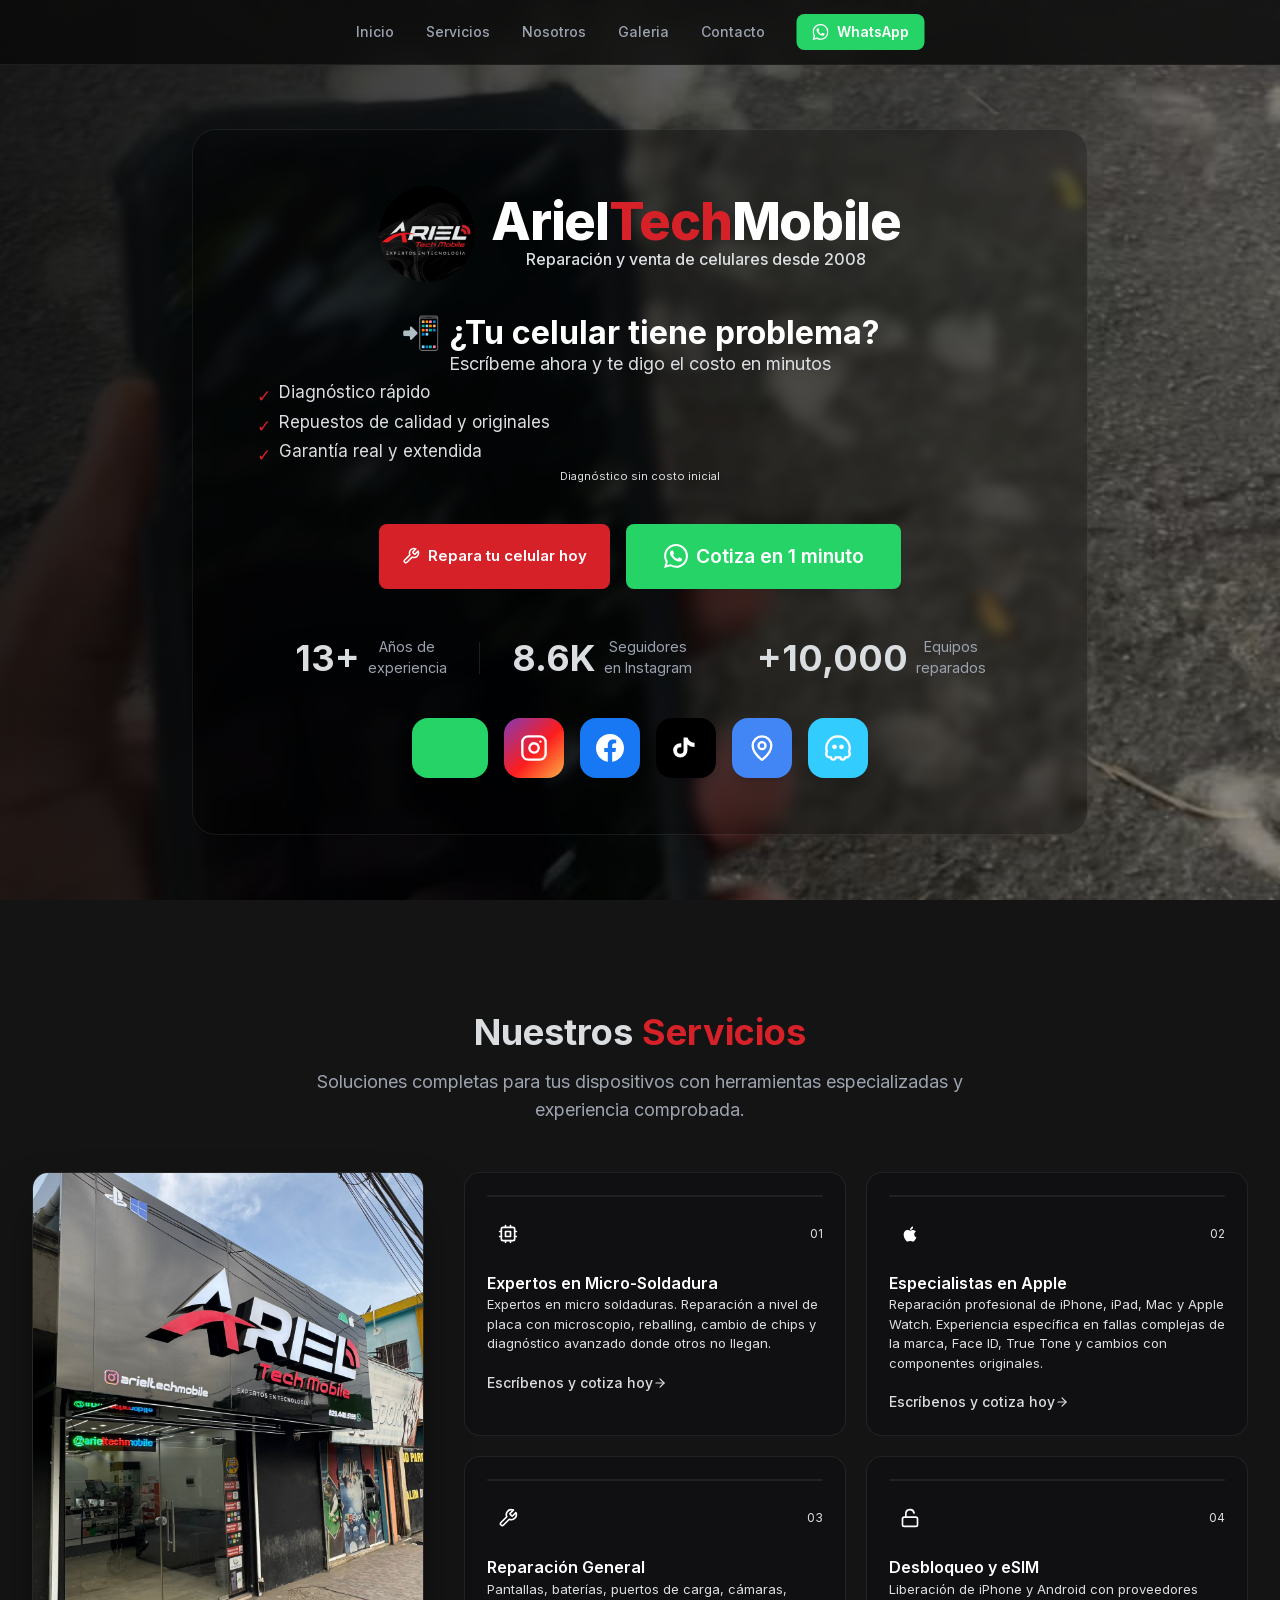
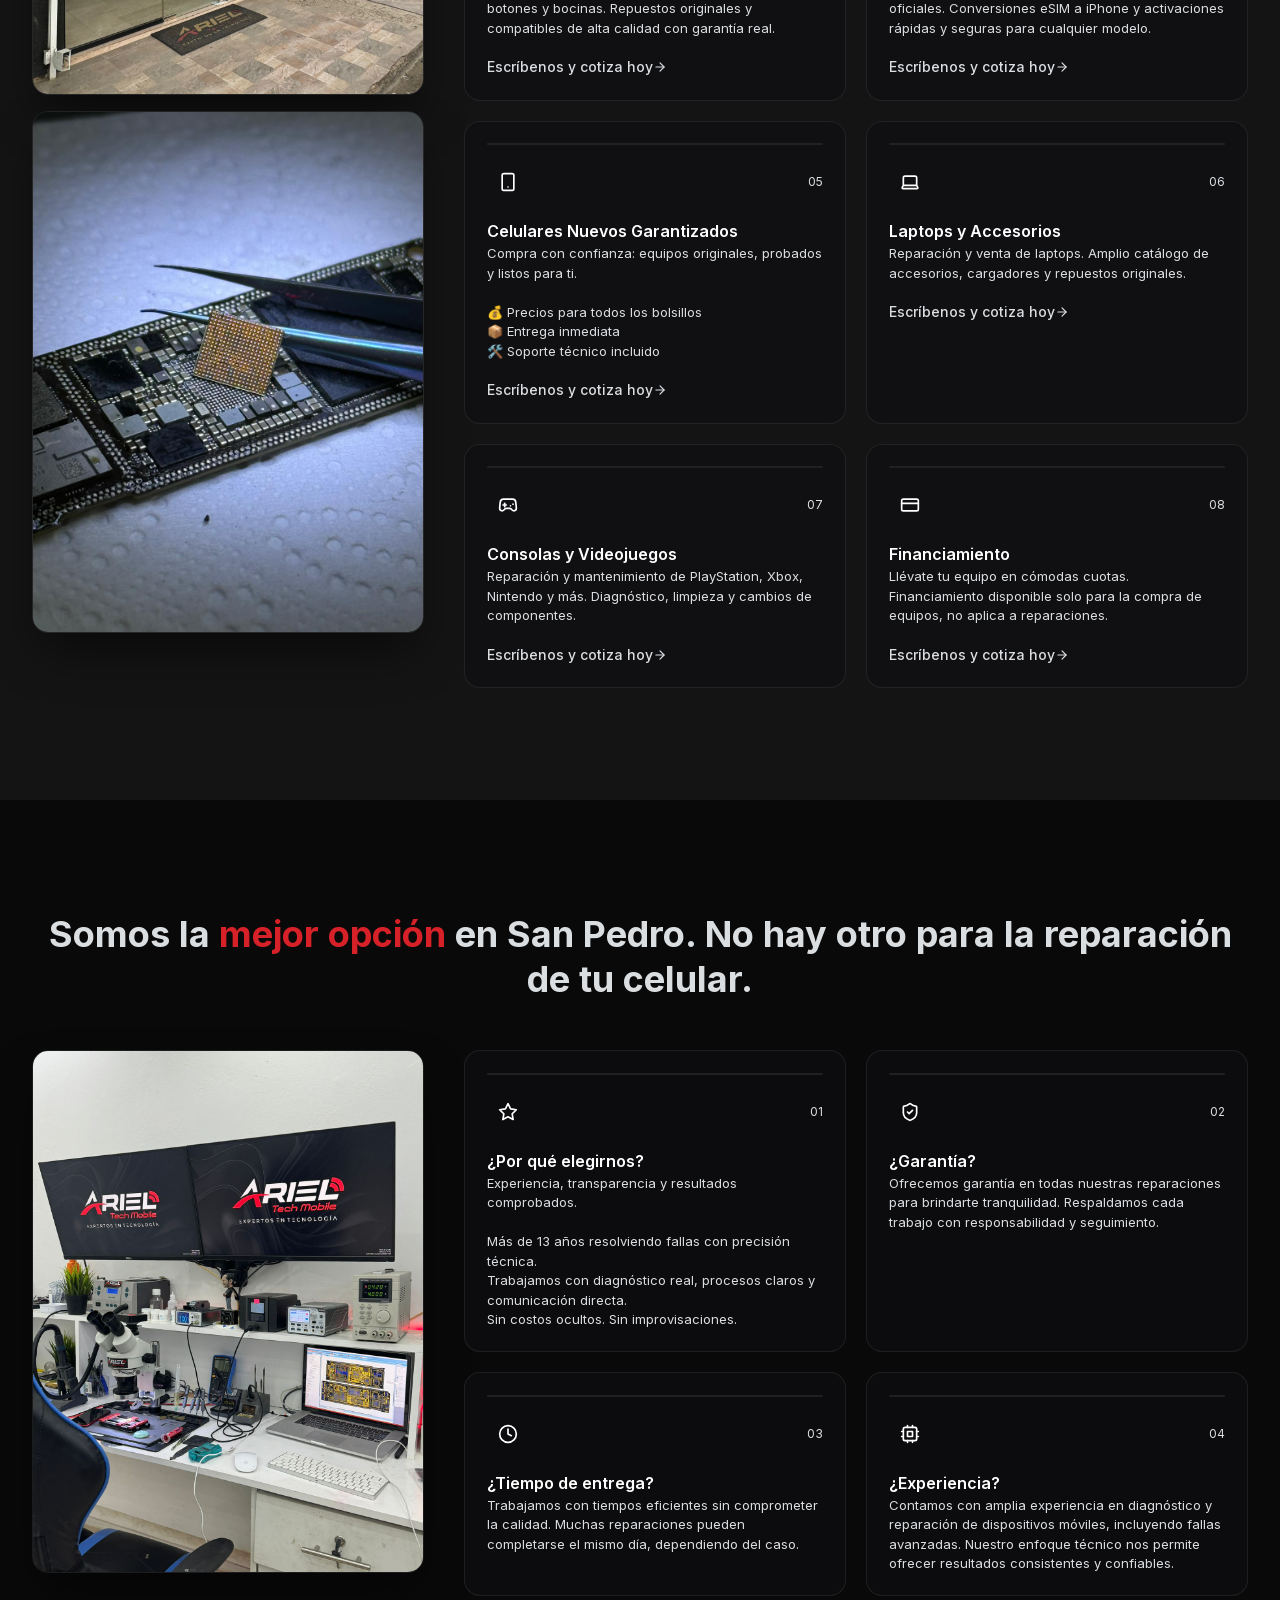
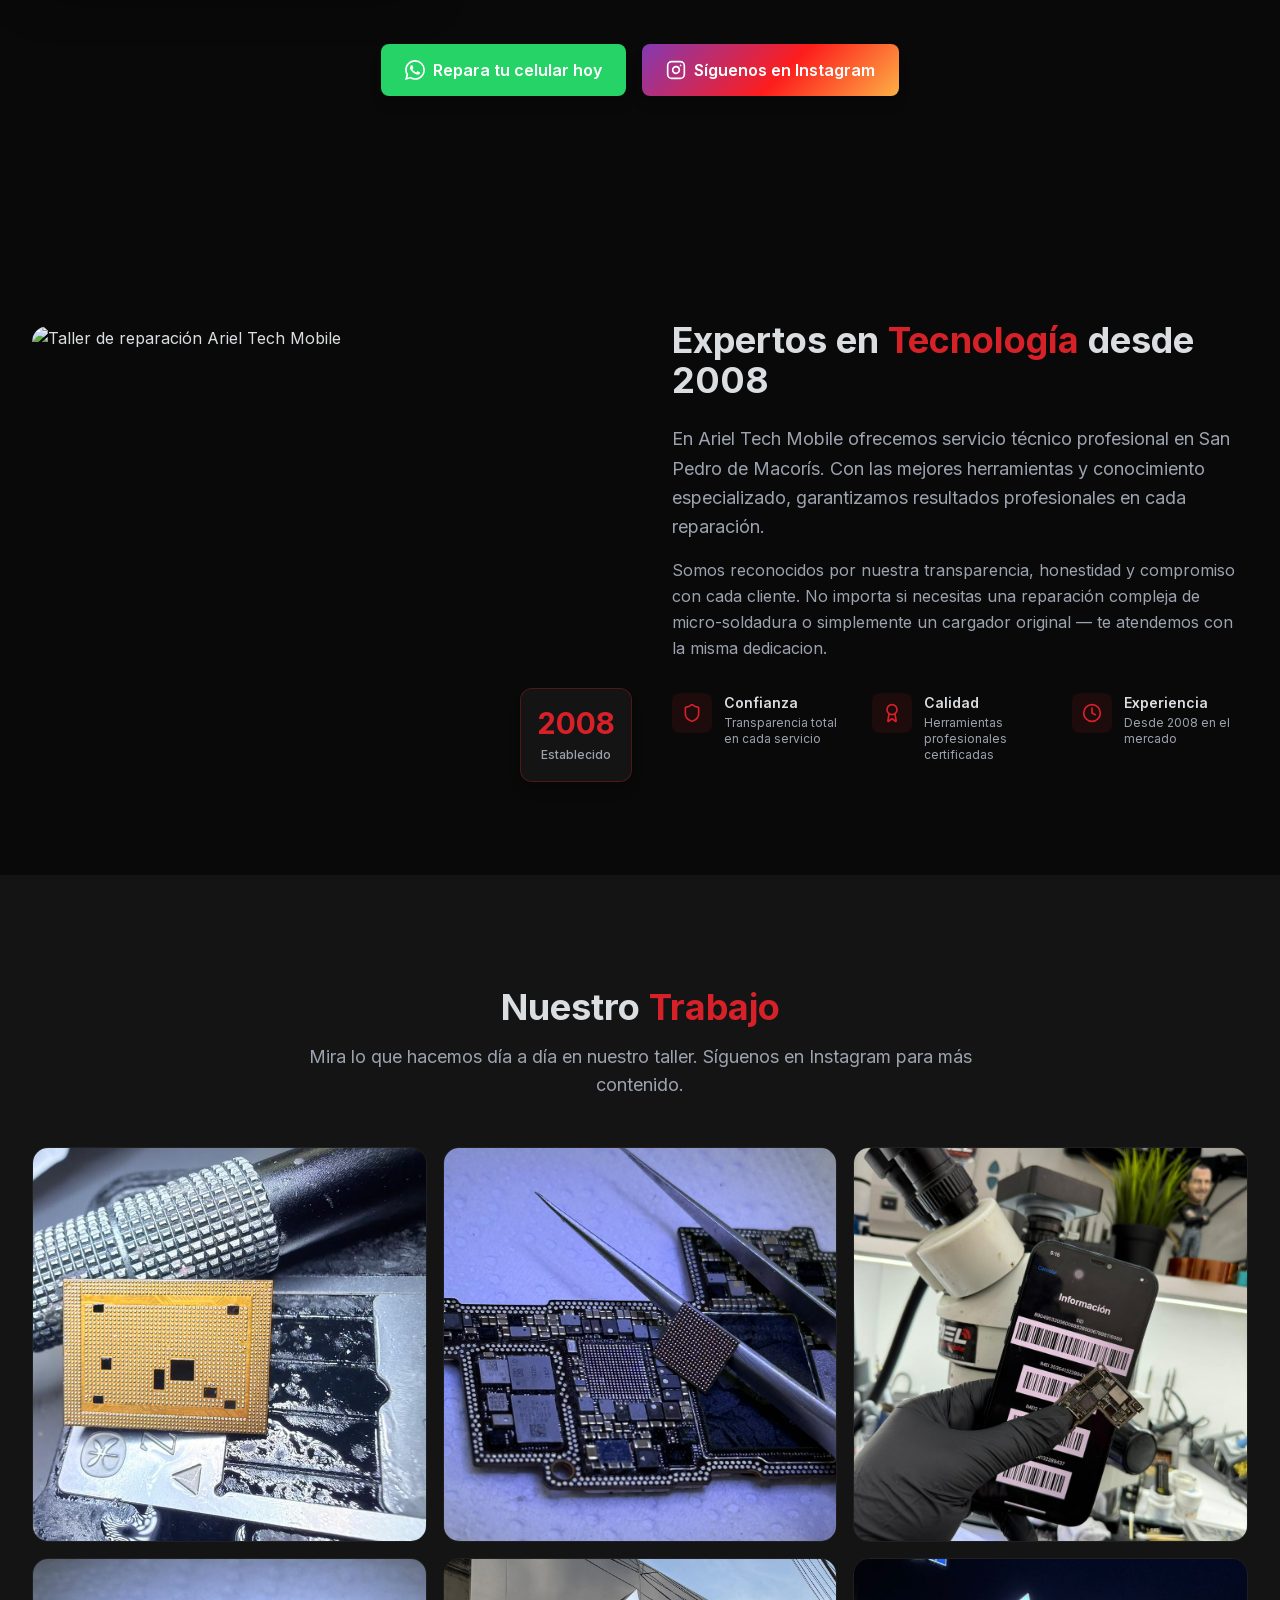
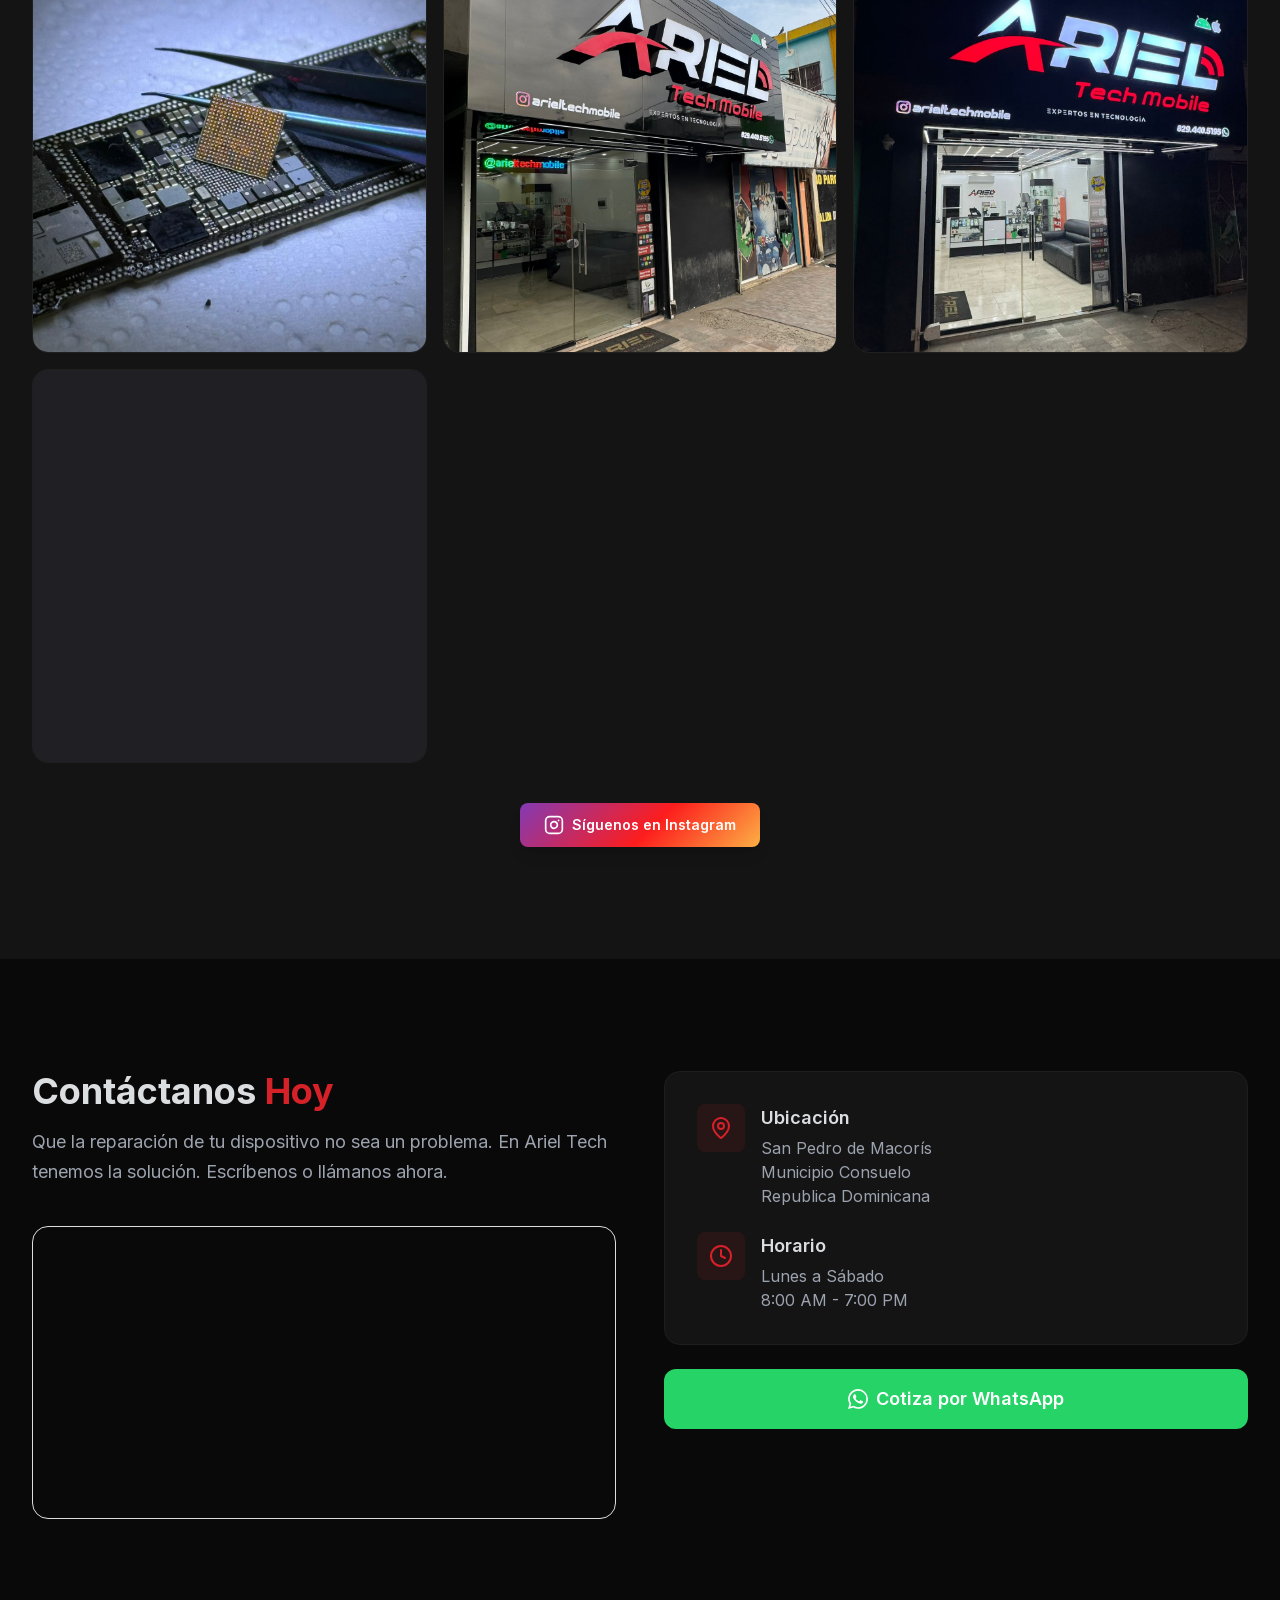
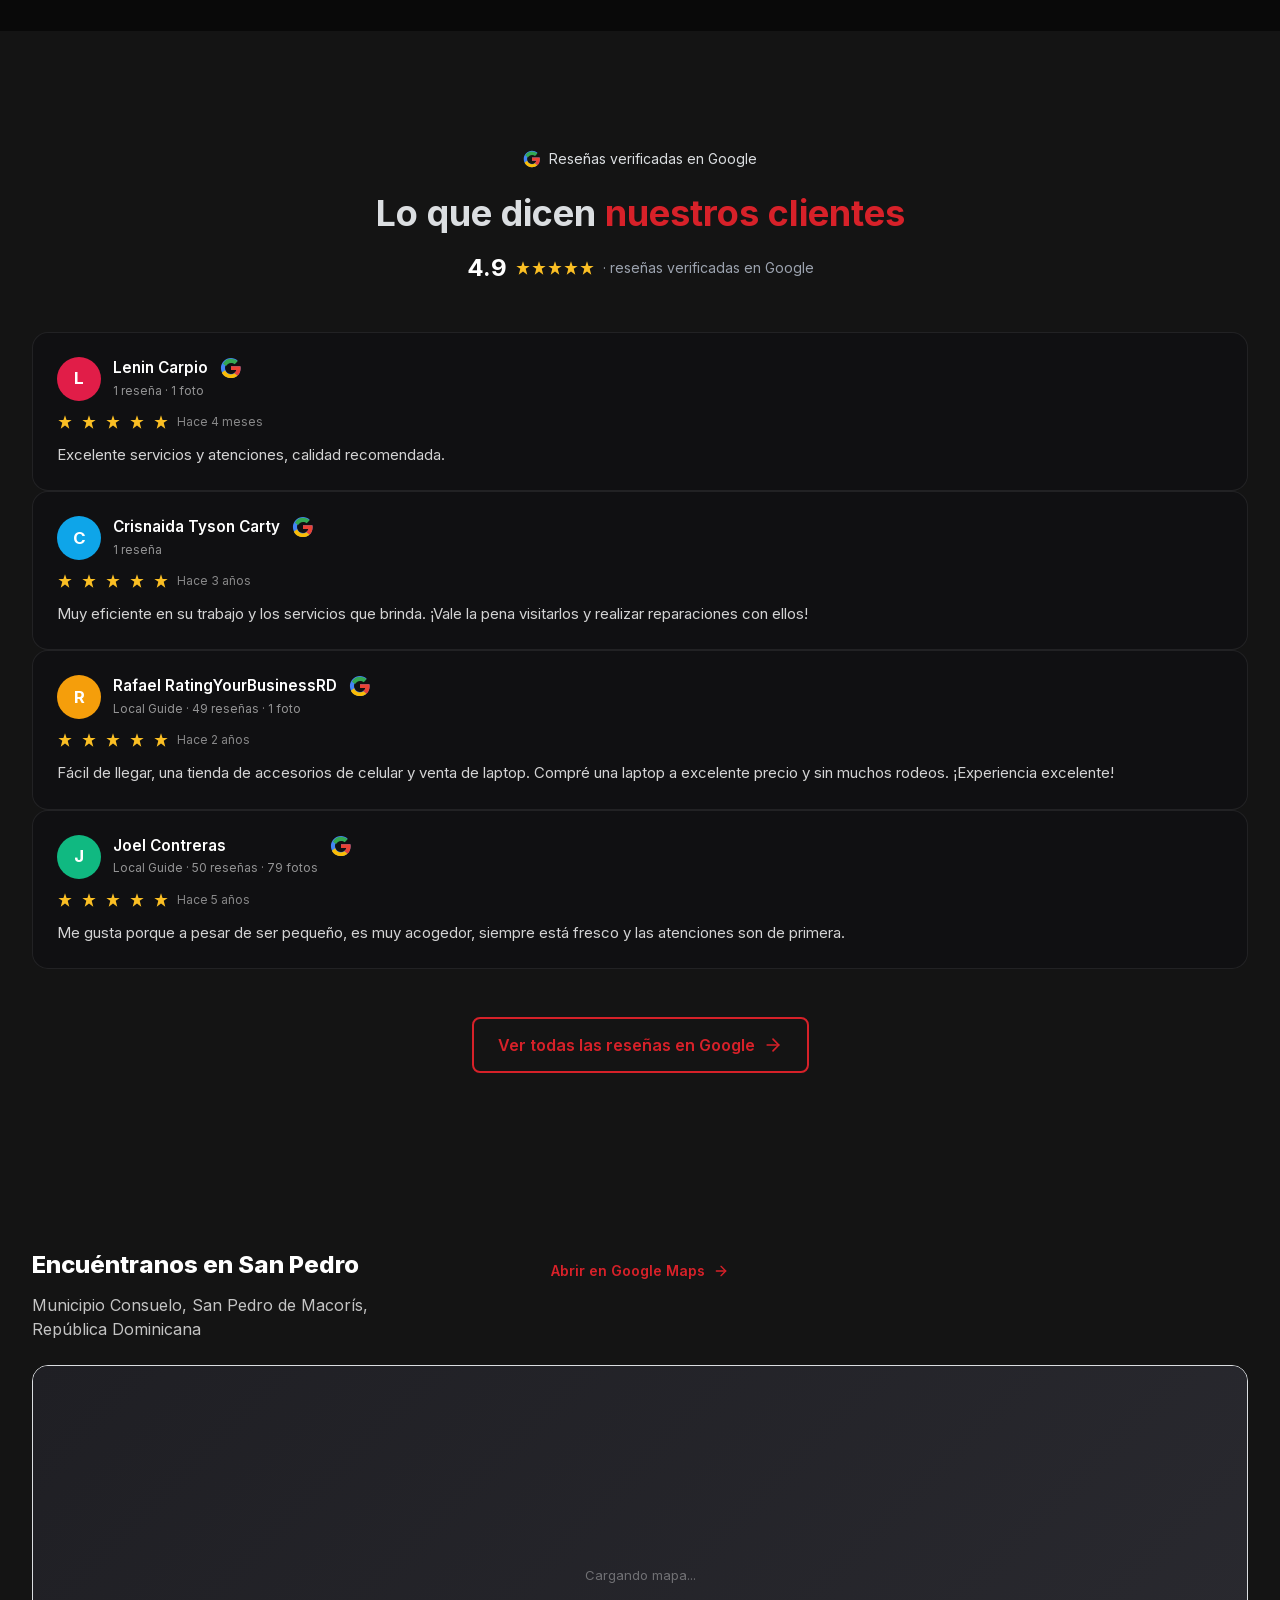
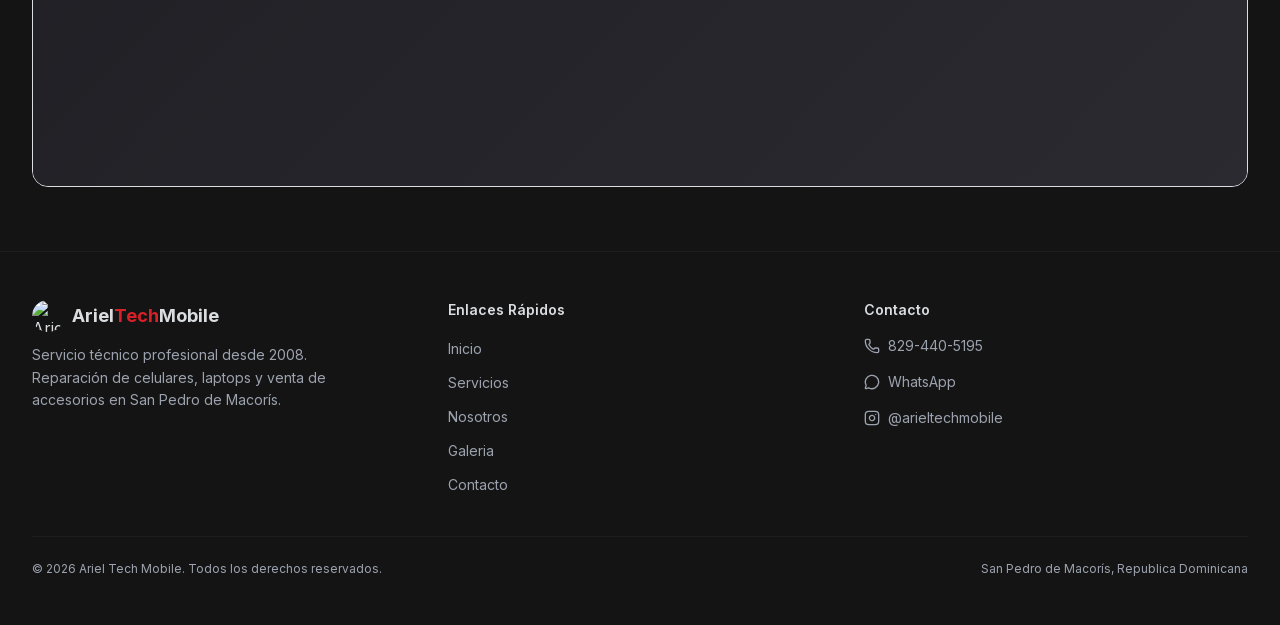
==== index.html @ 766f9e94 "Add project files: mirror + custom.js edits + assets" ====
<!DOCTYPE html><html lang="es" class="inter_fe8b9d92-module__LINzvG__variable h-full antialiased"><head><link rel="preconnect" href="https://maps.google.com" crossorigin><link rel="preconnect" href="https://maps.gstatic.com" crossorigin><link rel="dns-prefetch" href="https://maps.googleapis.com"><link rel="preload" as="image" href="/images/gallery-01.jpg" fetchpriority="high"><link rel="preload" as="image" href="/images/gallery-02.jpg"><link rel="preload" as="image" href="/images/gallery-06.jpg"><script>document.documentElement.classList.add("ariel-pending");setTimeout(function(){document.documentElement.classList.remove("ariel-pending");},2500);</script><style>html.ariel-pending body{opacity:0;visibility:hidden}body{transition:opacity 220ms ease}</style><meta charSet="utf-8"/><meta name="viewport" content="width=device-width, initial-scale=1"/><link rel="preload" href="/_next/static/media/83afe278b6a6bb3c-s.p.0q-301v4kxxnr.woff2" as="font" crossorigin="" type="font/woff2"/><link rel="preload" as="image" imageSrcSet="/images/DWPJKUSCQsK.jpg 640w, /images/DWPJKUSCQsK.jpg 750w, /images/DWPJKUSCQsK.jpg 828w, /images/DWPJKUSCQsK.jpg 1080w, /images/DWPJKUSCQsK.jpg 1200w, /images/DWPJKUSCQsK.jpg 1920w, /images/DWPJKUSCQsK.jpg 2048w, /images/DWPJKUSCQsK.jpg 3840w" imageSizes="100vw"/><link rel="stylesheet" href="/_next/static/chunks/0udo0j81-xanh.css" data-precedence="next"/><link rel="preload" as="script" fetchPriority="low" href="/_next/static/chunks/0ytsjpsi521~2.js"/><script src="/_next/static/chunks/02j-2iq836.zy.js" async=""></script><script src="/_next/static/chunks/0h4bq73pogmtb.js" async=""></script><script src="/_next/static/chunks/turbopack-0rrm9uvt3pl8e.js" async=""></script><script src="/_next/static/chunks/0fsi8lw5utejl.js" async=""></script><script src="/_next/static/chunks/0d3tkj33oycf2.js" async=""></script><script src="/_next/static/chunks/0b8b3-4o-f1v2.js" async=""></script><meta name="next-size-adjust" content=""/><title>Ariel Tech Mobile | Servicio Técnico Profesional</title><meta name="description" content="Reparación profesional de celulares, laptops y accesorios. Micro-soldadura, desbloqueo y venta de equipos. Desde 2008 en San Pedro de Macorís."/><meta name="keywords" content="reparación celulares,servicio técnico,micro soldadura,San Pedro de Macorís,venta celulares,laptops,desbloqueo"/><meta property="og:title" content="Ariel Tech Mobile | Servicio Técnico Profesional"/><meta property="og:description" content="Reparación profesional de celulares, laptops y accesorios desde 2008."/><meta property="og:locale" content="es_DO"/><meta property="og:image" content="https://ariel-tech-mobile.neomac.io/opengraph-image?71f4e8fe83c6bfb7"/><meta property="og:image:type" content="image/png"/><meta property="og:image:width" content="1200"/><meta property="og:image:height" content="630"/><meta property="og:image:alt" content="Ariel Tech Mobile - Servicio Técnico Profesional"/><meta property="og:type" content="website"/><meta name="twitter:card" content="summary_large_image"/><meta name="twitter:title" content="Ariel Tech Mobile | Servicio Técnico Profesional"/><meta name="twitter:description" content="Reparación profesional de celulares, laptops y accesorios desde 2008."/><meta name="twitter:image" content="https://ariel-tech-mobile.neomac.io/opengraph-image?71f4e8fe83c6bfb7"/><meta name="twitter:image:alt" content="Ariel Tech Mobile - Servicio Técnico Profesional"/><meta name="twitter:image:type" content="image/png"/><meta name="twitter:image:width" content="1200"/><meta name="twitter:image:height" content="630"/><link rel="icon" href="/images/avatar.jpg" type="image/jpeg"/><link rel="shortcut icon" href="/images/avatar.jpg" type="image/jpeg"/><link rel="apple-touch-icon" href="/images/avatar.jpg"/><script src="/_next/static/chunks/03~yq9q893hmn.js" noModule=""></script></head><body class="min-h-full flex flex-col"><div hidden=""><!--$--><!--/$--></div><nav class="fixed top-0 left-0 right-0 z-50 bg-background/80 backdrop-blur-md border-b border-surface-light"><div class="mx-auto max-w-7xl px-4 sm:px-6 lg:px-8"><div class="flex h-16 items-center justify-between"><a href="#inicio" class="flex items-center gap-2"><img alt="Ariel Tech Mobile logo" loading="lazy" width="36" height="36" decoding="async" data-nimg="1" class="rounded-full" style="color:transparent" srcSet="/images/avatar.jpg 1x, /images/avatar.jpg 2x" src="/images/avatar.jpg"/><span class="text-lg font-bold text-text">Ariel<span class="text-primary">Tech</span>Mobile</span></a><div class="hidden md:flex items-center gap-8"><a href="#inicio" class="text-sm font-medium text-text-muted hover:text-text transition-colors duration-200 cursor-pointer">Inicio</a><a href="#servicios" class="text-sm font-medium text-text-muted hover:text-text transition-colors duration-200 cursor-pointer">Servicios</a><a href="#nosotros" class="text-sm font-medium text-text-muted hover:text-text transition-colors duration-200 cursor-pointer">Nosotros</a><a href="#galeria" class="text-sm font-medium text-text-muted hover:text-text transition-colors duration-200 cursor-pointer">Galeria</a><a href="#contacto" class="text-sm font-medium text-text-muted hover:text-text transition-colors duration-200 cursor-pointer">Contacto</a><a href="https://wa.me/%2B18294405195?text=Hola%2C%20quiero%20cotizar%20la%20reparaci%C3%B3n%20de%20mi%20celular%20%F0%9F%93%B1" target="_blank" rel="noopener noreferrer" style="background:#25D366;" class="inline-flex items-center gap-2 rounded-lg px-4 py-2 text-sm font-semibold text-white hover:brightness-110 transition-all duration-200 cursor-pointer"><svg xmlns="http://www.w3.org/2000/svg" width="16" height="16" viewBox="0 0 24 24" fill="currentColor" aria-hidden="true"><path d="M17.472 14.382c-.297-.149-1.758-.867-2.03-.967-.273-.099-.471-.148-.67.15-.197.297-.767.966-.94 1.164-.173.199-.347.223-.644.075-.297-.15-1.255-.463-2.39-1.475-.883-.788-1.48-1.761-1.653-2.059-.173-.297-.018-.458.13-.606.134-.133.298-.347.446-.52.149-.174.198-.298.298-.497.099-.198.05-.371-.025-.52-.075-.149-.669-1.612-.916-2.207-.242-.579-.487-.5-.669-.51-.173-.008-.371-.01-.57-.01-.198 0-.52.074-.792.372-.272.297-1.04 1.016-1.04 2.479 0 1.462 1.065 2.875 1.213 3.074.149.198 2.096 3.2 5.077 4.487.709.306 1.262.489 1.694.625.712.227 1.36.195 1.871.118.571-.085 1.758-.719 2.006-1.413.248-.694.248-1.289.173-1.413-.074-.124-.272-.198-.57-.347m-5.421 7.403h-.004a9.87 9.87 0 0 1-5.031-1.378l-.361-.214-3.741.982.998-3.648-.235-.374a9.86 9.86 0 0 1-1.51-5.26c.001-5.45 4.436-9.884 9.888-9.884 2.64 0 5.122 1.03 6.988 2.898a9.825 9.825 0 0 1 2.893 6.994c-.003 5.45-4.437 9.884-9.885 9.884m8.413-18.297A11.815 11.815 0 0 0 12.05 0C5.495 0 .16 5.335.157 11.892c0 2.096.547 4.142 1.588 5.945L.057 24l6.305-1.654a11.882 11.882 0 0 0 5.683 1.448h.005c6.554 0 11.89-5.335 11.893-11.893a11.821 11.821 0 0 0-3.48-8.413Z"></path></svg>WhatsApp</a></div><button class="md:hidden p-2 text-text-muted hover:text-text cursor-pointer" aria-label="Menu"><svg xmlns="http://www.w3.org/2000/svg" width="24" height="24" viewBox="0 0 24 24" fill="none" stroke="currentColor" stroke-width="2" stroke-linecap="round" stroke-linejoin="round" class="lucide lucide-menu h-6 w-6" aria-hidden="true"><path d="M4 5h16"></path><path d="M4 12h16"></path><path d="M4 19h16"></path></svg></button></div></div></nav><main><section id="inicio" class="relative min-h-screen flex items-center"><img alt="Ariel Tech Mobile taller de reparación" decoding="async" data-nimg="fill" class="object-cover" style="position:absolute;height:100%;width:100%;left:0;top:0;right:0;bottom:0;color:transparent" sizes="100vw" srcSet="/images/DWPJKUSCQsK.jpg 640w, /images/DWPJKUSCQsK.jpg 750w, /images/DWPJKUSCQsK.jpg 828w, /images/DWPJKUSCQsK.jpg 1080w, /images/DWPJKUSCQsK.jpg 1200w, /images/DWPJKUSCQsK.jpg 1920w, /images/DWPJKUSCQsK.jpg 2048w, /images/DWPJKUSCQsK.jpg 3840w" src="/images/DWPJKUSCQsK.jpg"/><div class="absolute inset-0 bg-gradient-to-r from-background via-background/90 to-background/50"></div><div class="relative z-10 mx-auto max-w-7xl px-4 sm:px-6 lg:px-8 py-32"><div class="max-w-2xl"><div class="inline-flex items-center gap-2 rounded-full bg-surface/80 border border-surface-light px-4 py-1.5 text-sm text-primary font-medium mb-6"><span class="h-2 w-2 rounded-full bg-primary animate-pulse"></span>Desde 2008 sirviendo con excelencia</div><h1 class="text-4xl sm:text-5xl lg:text-6xl font-extrabold leading-tight tracking-tight text-text">Servicio Técnico<!-- --> <span class="text-primary">Profesional</span></h1><p class="mt-6 text-lg sm:text-xl text-text-muted leading-relaxed max-w-xl">Reparación de celulares, laptops y accesorios con herramientas especializadas y micro-soldadura. Resultados garantizados.</p><div class="mt-10 flex flex-col sm:flex-row gap-4"><a href="https://wa.me/%2B18294405195?text=Hola%2C%20quiero%20cotizar%20la%20reparaci%C3%B3n%20de%20mi%20celular%20%F0%9F%93%B1" target="_blank" rel="noopener noreferrer" class="inline-flex items-center justify-center gap-2 rounded-lg bg-cta px-6 py-3.5 text-base font-semibold text-white hover:bg-cta-hover transition-colors duration-200 cursor-pointer"><svg xmlns="http://www.w3.org/2000/svg" width="24" height="24" viewBox="0 0 24 24" fill="none" stroke="currentColor" stroke-width="2" stroke-linecap="round" stroke-linejoin="round" class="lucide lucide-message-circle h-5 w-5" aria-hidden="true"><path d="M2.992 16.342a2 2 0 0 1 .094 1.167l-1.065 3.29a1 1 0 0 0 1.236 1.168l3.413-.998a2 2 0 0 1 1.099.092 10 10 0 1 0-4.777-4.719"></path></svg>Escríbenos por WhatsApp</a><a href="tel:8294405195" class="inline-flex items-center justify-center gap-2 rounded-lg border-2 border-primary px-6 py-3.5 text-base font-semibold text-primary hover:bg-primary/10 transition-colors duration-200 cursor-pointer"><svg xmlns="http://www.w3.org/2000/svg" width="24" height="24" viewBox="0 0 24 24" fill="none" stroke="currentColor" stroke-width="2" stroke-linecap="round" stroke-linejoin="round" class="lucide lucide-phone h-5 w-5" aria-hidden="true"><path d="M13.832 16.568a1 1 0 0 0 1.213-.303l.355-.465A2 2 0 0 1 17 15h3a2 2 0 0 1 2 2v3a2 2 0 0 1-2 2A18 18 0 0 1 2 4a2 2 0 0 1 2-2h3a2 2 0 0 1 2 2v3a2 2 0 0 1-.8 1.6l-.468.351a1 1 0 0 0-.292 1.233 14 14 0 0 0 6.392 6.384"></path></svg>829-440-5195</a></div><div class="mt-12 flex items-center gap-8 text-sm text-text-muted"><div class="flex items-center gap-2"><span class="text-2xl font-bold text-text">13+</span><span>Años de<br/>experiencia</span></div><div class="h-8 w-px bg-surface-light"></div><div class="flex items-center gap-2"><span class="text-2xl font-bold text-text">8.6K</span><span>Seguidores<br/>en Instagram</span></div><div class="h-8 w-px bg-surface-light"></div><div class="flex items-center gap-2"><span class="text-2xl font-bold text-text">100%</span><span>Herramientas<br/>profesionales</span></div></div></div></div></section><section id="servicios" class="py-20 sm:py-28 bg-surface"><div class="mx-auto max-w-7xl px-4 sm:px-6 lg:px-8"><div class="text-center max-w-2xl mx-auto mb-16"><h2 class="text-3xl sm:text-4xl font-bold text-text">Nuestros <span class="text-primary">Servicios</span></h2><p class="mt-4 text-text-muted text-lg">Soluciones completas para tus dispositivos con herramientas especializadas y experiencia comprobada.</p></div><div class="grid grid-cols-1 sm:grid-cols-2 lg:grid-cols-3 gap-6"><div class="group rounded-2xl bg-background border border-surface-light p-7 hover:border-primary/50 transition-all duration-200"><div class="flex h-12 w-12 items-center justify-center rounded-lg bg-primary/10 text-primary mb-5 group-hover:bg-primary/20 transition-colors duration-200"><svg xmlns="http://www.w3.org/2000/svg" width="24" height="24" viewBox="0 0 24 24" fill="none" stroke="currentColor" stroke-width="2" stroke-linecap="round" stroke-linejoin="round" class="lucide lucide-cpu h-6 w-6" aria-hidden="true"><path d="M12 20v2"></path><path d="M12 2v2"></path><path d="M17 20v2"></path><path d="M17 2v2"></path><path d="M2 12h2"></path><path d="M2 17h2"></path><path d="M2 7h2"></path><path d="M20 12h2"></path><path d="M20 17h2"></path><path d="M20 7h2"></path><path d="M7 20v2"></path><path d="M7 2v2"></path><rect x="4" y="4" width="16" height="16" rx="2"></rect><rect x="8" y="8" width="8" height="8" rx="1"></rect></svg></div><h3 class="text-lg font-semibold text-text mb-2">Micro-Soldadura</h3><p class="text-text-muted text-sm leading-relaxed">Reparaciones a nivel de placa con equipo de micro-soldadura profesional. Diagnóstico preciso y resultados garantizados.</p></div><div class="group rounded-2xl bg-background border border-surface-light p-7 hover:border-primary/50 transition-all duration-200"><div class="flex h-12 w-12 items-center justify-center rounded-lg bg-primary/10 text-primary mb-5 group-hover:bg-primary/20 transition-colors duration-200"><svg xmlns="http://www.w3.org/2000/svg" width="24" height="24" viewBox="0 0 24 24" fill="none" stroke="currentColor" stroke-width="2" stroke-linecap="round" stroke-linejoin="round" class="lucide lucide-smartphone h-6 w-6" aria-hidden="true"><rect width="14" height="20" x="5" y="2" rx="2" ry="2"></rect><path d="M12 18h.01"></path></svg></div><h3 class="text-lg font-semibold text-text mb-2">Venta de Celulares</h3><p class="text-text-muted text-sm leading-relaxed">Celulares nuevos y usados de las mejores marcas. iPhone, Samsung, Xiaomi y mas con garantía.</p></div><div class="group rounded-2xl bg-background border border-surface-light p-7 hover:border-primary/50 transition-all duration-200"><div class="flex h-12 w-12 items-center justify-center rounded-lg bg-primary/10 text-primary mb-5 group-hover:bg-primary/20 transition-colors duration-200"><svg xmlns="http://www.w3.org/2000/svg" width="24" height="24" viewBox="0 0 24 24" fill="none" stroke="currentColor" stroke-width="2" stroke-linecap="round" stroke-linejoin="round" class="lucide lucide-laptop h-6 w-6" aria-hidden="true"><path d="M18 5a2 2 0 0 1 2 2v8.526a2 2 0 0 0 .212.897l1.068 2.127a1 1 0 0 1-.9 1.45H3.62a1 1 0 0 1-.9-1.45l1.068-2.127A2 2 0 0 0 4 15.526V7a2 2 0 0 1 2-2z"></path><path d="M20.054 15.987H3.946"></path></svg></div><h3 class="text-lg font-semibold text-text mb-2">Laptops y Accesorios</h3><p class="text-text-muted text-sm leading-relaxed">Venta y reparación de laptops. Amplio catalogo de accesorios, cargadores originales y protectores.</p></div><div class="group rounded-2xl bg-background border border-surface-light p-7 hover:border-primary/50 transition-all duration-200"><div class="flex h-12 w-12 items-center justify-center rounded-lg bg-primary/10 text-primary mb-5 group-hover:bg-primary/20 transition-colors duration-200"><svg xmlns="http://www.w3.org/2000/svg" width="24" height="24" viewBox="0 0 24 24" fill="none" stroke="currentColor" stroke-width="2" stroke-linecap="round" stroke-linejoin="round" class="lucide lucide-wrench h-6 w-6" aria-hidden="true"><path d="M14.7 6.3a1 1 0 0 0 0 1.4l1.6 1.6a1 1 0 0 0 1.4 0l3.106-3.105c.32-.322.863-.22.983.218a6 6 0 0 1-8.259 7.057l-7.91 7.91a1 1 0 0 1-2.999-3l7.91-7.91a6 6 0 0 1 7.057-8.259c.438.12.54.662.219.984z"></path></svg></div><h3 class="text-lg font-semibold text-text mb-2">Reparación General</h3><p class="text-text-muted text-sm leading-relaxed">Pantallas, baterías, puertos de carga, cámaras y mas. Servicio técnico completo para todo tipo de dispositivos.</p></div><div class="group rounded-2xl bg-background border border-surface-light p-7 hover:border-primary/50 transition-all duration-200"><div class="flex h-12 w-12 items-center justify-center rounded-lg bg-primary/10 text-primary mb-5 group-hover:bg-primary/20 transition-colors duration-200"><svg xmlns="http://www.w3.org/2000/svg" width="24" height="24" viewBox="0 0 24 24" fill="none" stroke="currentColor" stroke-width="2" stroke-linecap="round" stroke-linejoin="round" class="lucide lucide-lock-open h-6 w-6" aria-hidden="true"><rect width="18" height="11" x="3" y="11" rx="2" ry="2"></rect><path d="M7 11V7a5 5 0 0 1 9.9-1"></path></svg></div><h3 class="text-lg font-semibold text-text mb-2">Desbloqueo de Equipos</h3><p class="text-text-muted text-sm leading-relaxed">Desbloqueo y activacion de celulares. Servicio rápido y seguro para cualquier modelo y operadora.</p></div><div class="group rounded-2xl bg-background border border-surface-light p-7 hover:border-primary/50 transition-all duration-200"><div class="flex h-12 w-12 items-center justify-center rounded-lg bg-primary/10 text-primary mb-5 group-hover:bg-primary/20 transition-colors duration-200"><svg xmlns="http://www.w3.org/2000/svg" width="24" height="24" viewBox="0 0 24 24" fill="none" stroke="currentColor" stroke-width="2" stroke-linecap="round" stroke-linejoin="round" class="lucide lucide-credit-card h-6 w-6" aria-hidden="true"><rect width="20" height="14" x="2" y="5" rx="2"></rect><line x1="2" x2="22" y1="10" y2="10"></line></svg></div><h3 class="text-lg font-semibold text-text mb-2">Financiamiento</h3><p class="text-text-muted text-sm leading-relaxed">Facilidades de pago disponibles. Adquiere tu equipo nuevo o reparación con opciones de financiamiento.</p></div></div></div></section><section id="nosotros" class="py-20 sm:py-28"><div class="mx-auto max-w-7xl px-4 sm:px-6 lg:px-8"><div class="grid grid-cols-1 lg:grid-cols-2 gap-12 lg:gap-16 items-center"><div class="relative"><div class="relative aspect-[4/3] rounded-2xl overflow-hidden"><img alt="Taller de reparación Ariel Tech Mobile" loading="lazy" decoding="async" data-nimg="fill" class="object-cover" style="position:absolute;height:100%;width:100%;left:0;top:0;right:0;bottom:0;color:transparent" sizes="100vw" srcSet="/images/gallery-08.jpg 640w, /images/gallery-08.jpg 750w, /images/gallery-08.jpg 828w, /images/gallery-08.jpg 1080w, /images/gallery-08.jpg 1200w, /images/gallery-08.jpg 1920w, /images/gallery-08.jpg 2048w, /images/gallery-08.jpg 3840w" src="/images/gallery-08.jpg"/></div><div class="absolute -bottom-6 -right-6 bg-surface border border-primary/30 rounded-xl p-4 shadow-lg"><div class="text-center"><span class="block text-3xl font-bold text-primary">2008</span><span class="text-xs text-text-muted font-medium">Establecido</span></div></div></div><div><h2 class="text-3xl sm:text-4xl font-bold text-text">Expertos en<!-- --> <span class="text-primary">Tecnología</span> <!-- -->desde 2008</h2><p class="mt-6 text-text-muted text-lg leading-relaxed">En Ariel Tech Mobile ofrecemos servicio técnico profesional en San Pedro de Macorís. Con las mejores herramientas y conocimiento especializado, garantizamos resultados profesionales en cada reparación.</p><p class="mt-4 text-text-muted leading-relaxed">Somos reconocidos por nuestra transparencia, honestidad y compromiso con cada cliente. No importa si necesitas una reparación compleja de micro-soldadura o simplemente un cargador original — te atendemos con la misma dedicacion.</p><div class="mt-8 grid grid-cols-1 sm:grid-cols-3 gap-6"><div class="flex items-start gap-3"><div class="flex h-10 w-10 shrink-0 items-center justify-center rounded-lg bg-primary/10 text-primary"><svg xmlns="http://www.w3.org/2000/svg" width="24" height="24" viewBox="0 0 24 24" fill="none" stroke="currentColor" stroke-width="2" stroke-linecap="round" stroke-linejoin="round" class="lucide lucide-shield h-5 w-5" aria-hidden="true"><path d="M20 13c0 5-3.5 7.5-7.66 8.95a1 1 0 0 1-.67-.01C7.5 20.5 4 18 4 13V6a1 1 0 0 1 1-1c2 0 4.5-1.2 6.24-2.72a1.17 1.17 0 0 1 1.52 0C14.51 3.81 17 5 19 5a1 1 0 0 1 1 1z"></path></svg></div><div><h4 class="text-sm font-semibold text-text">Confianza</h4><p class="text-xs text-text-muted mt-0.5">Transparencia total en cada servicio</p></div></div><div class="flex items-start gap-3"><div class="flex h-10 w-10 shrink-0 items-center justify-center rounded-lg bg-primary/10 text-primary"><svg xmlns="http://www.w3.org/2000/svg" width="24" height="24" viewBox="0 0 24 24" fill="none" stroke="currentColor" stroke-width="2" stroke-linecap="round" stroke-linejoin="round" class="lucide lucide-award h-5 w-5" aria-hidden="true"><path d="m15.477 12.89 1.515 8.526a.5.5 0 0 1-.81.47l-3.58-2.687a1 1 0 0 0-1.197 0l-3.586 2.686a.5.5 0 0 1-.81-.469l1.514-8.526"></path><circle cx="12" cy="8" r="6"></circle></svg></div><div><h4 class="text-sm font-semibold text-text">Calidad</h4><p class="text-xs text-text-muted mt-0.5">Herramientas profesionales certificadas</p></div></div><div class="flex items-start gap-3"><div class="flex h-10 w-10 shrink-0 items-center justify-center rounded-lg bg-primary/10 text-primary"><svg xmlns="http://www.w3.org/2000/svg" width="24" height="24" viewBox="0 0 24 24" fill="none" stroke="currentColor" stroke-width="2" stroke-linecap="round" stroke-linejoin="round" class="lucide lucide-clock h-5 w-5" aria-hidden="true"><circle cx="12" cy="12" r="10"></circle><path d="M12 6v6l4 2"></path></svg></div><div><h4 class="text-sm font-semibold text-text">Experiencia</h4><p class="text-xs text-text-muted mt-0.5">Desde 2008 en el mercado</p></div></div></div></div></div></div></section><section id="galeria" class="py-20 sm:py-28 bg-surface"><div class="mx-auto max-w-7xl px-4 sm:px-6 lg:px-8"><div class="text-center max-w-2xl mx-auto mb-12"><h2 class="text-3xl sm:text-4xl font-bold text-text">Nuestro <span class="text-primary">Trabajo</span></h2><p class="mt-4 text-text-muted text-lg">Mira lo que hacemos dia a dia en nuestro taller. Síguenos en Instagram para mas contenido.</p></div><div class="grid grid-cols-2 md:grid-cols-3 gap-3 sm:gap-4"><div class="group relative aspect-square rounded-xl overflow-hidden"><img alt="Ariel Tech Mobile tienda" loading="lazy" decoding="async" data-nimg="fill" class="object-cover group-hover:scale-105 transition-transform duration-300" style="position:absolute;height:100%;width:100%;left:0;top:0;right:0;bottom:0;color:transparent" sizes="100vw" srcSet="/images/DWPJKUSCQsK.jpg 640w, /images/DWPJKUSCQsK.jpg 750w, /images/DWPJKUSCQsK.jpg 828w, /images/DWPJKUSCQsK.jpg 1080w, /images/DWPJKUSCQsK.jpg 1200w, /images/DWPJKUSCQsK.jpg 1920w, /images/DWPJKUSCQsK.jpg 2048w, /images/DWPJKUSCQsK.jpg 3840w" src="/images/DWPJKUSCQsK.jpg"/><div class="absolute inset-0 bg-background/0 group-hover:bg-background/40 transition-colors duration-300"></div></div><div class="group relative aspect-square rounded-xl overflow-hidden"><img alt="Servicio de reparación" loading="lazy" decoding="async" data-nimg="fill" class="object-cover group-hover:scale-105 transition-transform duration-300" style="position:absolute;height:100%;width:100%;left:0;top:0;right:0;bottom:0;color:transparent" sizes="100vw" srcSet="/images/gallery-08.jpg 640w, /images/gallery-08.jpg 750w, /images/gallery-08.jpg 828w, /images/gallery-08.jpg 1080w, /images/gallery-08.jpg 1200w, /images/gallery-08.jpg 1920w, /images/gallery-08.jpg 2048w, /images/gallery-08.jpg 3840w" src="/images/gallery-08.jpg"/><div class="absolute inset-0 bg-background/0 group-hover:bg-background/40 transition-colors duration-300"></div></div><div class="group relative aspect-square rounded-xl overflow-hidden"><img alt="Trabajo profesional" loading="lazy" decoding="async" data-nimg="fill" class="object-cover group-hover:scale-105 transition-transform duration-300" style="position:absolute;height:100%;width:100%;left:0;top:0;right:0;bottom:0;color:transparent" sizes="100vw" srcSet="/images/DP6qUsSEfBQ.jpg 640w, /images/DP6qUsSEfBQ.jpg 750w, /images/DP6qUsSEfBQ.jpg 828w, /images/DP6qUsSEfBQ.jpg 1080w, /images/DP6qUsSEfBQ.jpg 1200w, /images/DP6qUsSEfBQ.jpg 1920w, /images/DP6qUsSEfBQ.jpg 2048w, /images/DP6qUsSEfBQ.jpg 3840w" src="/images/DP6qUsSEfBQ.jpg"/><div class="absolute inset-0 bg-background/0 group-hover:bg-background/40 transition-colors duration-300"></div></div><div class="group relative aspect-square rounded-xl overflow-hidden"><img alt="Tips tecnologicos" loading="lazy" decoding="async" data-nimg="fill" class="object-cover group-hover:scale-105 transition-transform duration-300" style="position:absolute;height:100%;width:100%;left:0;top:0;right:0;bottom:0;color:transparent" sizes="100vw" srcSet="/images/DMsYhbHRtzx.jpg 640w, /images/DMsYhbHRtzx.jpg 750w, /images/DMsYhbHRtzx.jpg 828w, /images/DMsYhbHRtzx.jpg 1080w, /images/DMsYhbHRtzx.jpg 1200w, /images/DMsYhbHRtzx.jpg 1920w, /images/DMsYhbHRtzx.jpg 2048w, /images/DMsYhbHRtzx.jpg 3840w" src="/images/DMsYhbHRtzx.jpg"/><div class="absolute inset-0 bg-background/0 group-hover:bg-background/40 transition-colors duration-300"></div></div><div class="group relative aspect-square rounded-xl overflow-hidden"><img alt="Consejos de cargadores" loading="lazy" decoding="async" data-nimg="fill" class="object-cover group-hover:scale-105 transition-transform duration-300" style="position:absolute;height:100%;width:100%;left:0;top:0;right:0;bottom:0;color:transparent" sizes="100vw" srcSet="/images/DQP0X-iEaZC.jpg 640w, /images/DQP0X-iEaZC.jpg 750w, /images/DQP0X-iEaZC.jpg 828w, /images/DQP0X-iEaZC.jpg 1080w, /images/DQP0X-iEaZC.jpg 1200w, /images/DQP0X-iEaZC.jpg 1920w, /images/DQP0X-iEaZC.jpg 2048w, /images/DQP0X-iEaZC.jpg 3840w" src="/images/DQP0X-iEaZC.jpg"/><div class="absolute inset-0 bg-background/0 group-hover:bg-background/40 transition-colors duration-300"></div></div><div class="group relative aspect-square rounded-xl overflow-hidden"><img alt="Contenido educativo" loading="lazy" decoding="async" data-nimg="fill" class="object-cover group-hover:scale-105 transition-transform duration-300" style="position:absolute;height:100%;width:100%;left:0;top:0;right:0;bottom:0;color:transparent" sizes="100vw" srcSet="/images/DSYaq3-kV8_.jpg 640w, /images/DSYaq3-kV8_.jpg 750w, /images/DSYaq3-kV8_.jpg 828w, /images/DSYaq3-kV8_.jpg 1080w, /images/DSYaq3-kV8_.jpg 1200w, /images/DSYaq3-kV8_.jpg 1920w, /images/DSYaq3-kV8_.jpg 2048w, /images/DSYaq3-kV8_.jpg 3840w" src="/images/DSYaq3-kV8_.jpg"/><div class="absolute inset-0 bg-background/0 group-hover:bg-background/40 transition-colors duration-300"></div></div></div><div class="mt-10 text-center"><a href="https://www.instagram.com/arieltechmobile/" target="_blank" rel="noopener noreferrer" class="inline-flex items-center gap-2 rounded-lg border-2 border-primary px-6 py-3 text-base font-semibold text-primary hover:bg-primary/10 transition-colors duration-200 cursor-pointer"><svg class="h-5 w-5" viewBox="0 0 24 24" fill="none" stroke="currentColor" stroke-width="2" stroke-linecap="round" stroke-linejoin="round"><rect width="20" height="20" x="2" y="2" rx="5" ry="5"></rect><path d="M16 11.37A4 4 0 1 1 12.63 8 4 4 0 0 1 16 11.37z"></path><line x1="17.5" x2="17.51" y1="6.5" y2="6.5"></line></svg>Síguenos en Instagram</a></div></div></section><section id="contacto" class="py-20 sm:py-28"><div class="mx-auto max-w-7xl px-4 sm:px-6 lg:px-8"><div class="grid grid-cols-1 lg:grid-cols-2 gap-12"><div><h2 class="text-3xl sm:text-4xl font-bold text-text">Contáctanos <span class="text-primary">Hoy</span></h2><p class="mt-4 text-text-muted text-lg leading-relaxed">Que la reparación de tu dispositivo no sea un problema. En Ariel Tech tenemos la solución. Escríbenos o llámanos ahora.</p><div class="mt-10 space-y-6"><a href="https://wa.me/%2B18294405195?text=Hola%2C%20quiero%20cotizar%20la%20reparaci%C3%B3n%20de%20mi%20celular%20%F0%9F%93%B1" target="_blank" rel="noopener noreferrer" class="flex items-center gap-4 rounded-xl bg-surface border border-surface-light p-5 hover:border-green-500/50 transition-all duration-200 cursor-pointer group"><div class="flex h-12 w-12 items-center justify-center rounded-lg bg-green-500/10 text-green-500 group-hover:bg-green-500/20 transition-colors duration-200"><svg xmlns="http://www.w3.org/2000/svg" width="24" height="24" viewBox="0 0 24 24" fill="none" stroke="currentColor" stroke-width="2" stroke-linecap="round" stroke-linejoin="round" class="lucide lucide-message-circle h-6 w-6" aria-hidden="true"><path d="M2.992 16.342a2 2 0 0 1 .094 1.167l-1.065 3.29a1 1 0 0 0 1.236 1.168l3.413-.998a2 2 0 0 1 1.099.092 10 10 0 1 0-4.777-4.719"></path></svg></div><div><p class="text-sm font-semibold text-text">WhatsApp</p><p class="text-sm text-text-muted">829-440-5195</p></div></a><a href="tel:8294405195" class="flex items-center gap-4 rounded-xl bg-surface border border-surface-light p-5 hover:border-primary transition-all duration-200 cursor-pointer group"><div class="flex h-12 w-12 items-center justify-center rounded-lg bg-primary/10 text-primary group-hover:bg-primary/20 transition-colors duration-200"><svg xmlns="http://www.w3.org/2000/svg" width="24" height="24" viewBox="0 0 24 24" fill="none" stroke="currentColor" stroke-width="2" stroke-linecap="round" stroke-linejoin="round" class="lucide lucide-phone h-6 w-6" aria-hidden="true"><path d="M13.832 16.568a1 1 0 0 0 1.213-.303l.355-.465A2 2 0 0 1 17 15h3a2 2 0 0 1 2 2v3a2 2 0 0 1-2 2A18 18 0 0 1 2 4a2 2 0 0 1 2-2h3a2 2 0 0 1 2 2v3a2 2 0 0 1-.8 1.6l-.468.351a1 1 0 0 0-.292 1.233 14 14 0 0 0 6.392 6.384"></path></svg></div><div><p class="text-sm font-semibold text-text">Teléfono</p><p class="text-sm text-text-muted">829-440-5195</p></div></a><a href="https://www.instagram.com/arieltechmobile/" target="_blank" rel="noopener noreferrer" class="flex items-center gap-4 rounded-xl bg-surface border border-surface-light p-5 hover:border-pink-500/50 transition-all duration-200 cursor-pointer group"><div class="flex h-12 w-12 items-center justify-center rounded-lg bg-pink-500/10 text-pink-500 group-hover:bg-pink-500/20 transition-colors duration-200"><svg class="h-6 w-6" viewBox="0 0 24 24" fill="none" stroke="currentColor" stroke-width="2" stroke-linecap="round" stroke-linejoin="round"><rect width="20" height="20" x="2" y="2" rx="5" ry="5"></rect><path d="M16 11.37A4 4 0 1 1 12.63 8 4 4 0 0 1 16 11.37z"></path><line x1="17.5" x2="17.51" y1="6.5" y2="6.5"></line></svg></div><div><p class="text-sm font-semibold text-text">Instagram</p><p class="text-sm text-text-muted">@arieltechmobile</p></div></a></div></div><div class="space-y-6"><div class="rounded-2xl bg-surface border border-surface-light p-8"><div class="flex items-start gap-4 mb-6"><div class="flex h-12 w-12 shrink-0 items-center justify-center rounded-lg bg-cta/10 text-cta"><svg xmlns="http://www.w3.org/2000/svg" width="24" height="24" viewBox="0 0 24 24" fill="none" stroke="currentColor" stroke-width="2" stroke-linecap="round" stroke-linejoin="round" class="lucide lucide-map-pin h-6 w-6" aria-hidden="true"><path d="M20 10c0 4.993-5.539 10.193-7.399 11.799a1 1 0 0 1-1.202 0C9.539 20.193 4 14.993 4 10a8 8 0 0 1 16 0"></path><circle cx="12" cy="10" r="3"></circle></svg></div><div><h3 class="text-lg font-semibold text-text">Ubicación</h3><p class="text-text-muted mt-1">San Pedro de Macorís<br/>Municipio Consuelo<br/>Republica Dominicana</p></div></div><div class="flex items-start gap-4"><div class="flex h-12 w-12 shrink-0 items-center justify-center rounded-lg bg-primary/10 text-primary"><svg xmlns="http://www.w3.org/2000/svg" width="24" height="24" viewBox="0 0 24 24" fill="none" stroke="currentColor" stroke-width="2" stroke-linecap="round" stroke-linejoin="round" class="lucide lucide-clock h-6 w-6" aria-hidden="true"><circle cx="12" cy="12" r="10"></circle><path d="M12 6v6l4 2"></path></svg></div><div><h3 class="text-lg font-semibold text-text">Horario</h3><p class="text-text-muted mt-1">Lunes a Sábado<br/>8:00 AM - 7:00 PM</p></div></div></div><a href="https://wa.me/%2B18294405195?text=Hola%2C%20quiero%20cotizar%20la%20reparaci%C3%B3n%20de%20mi%20celular%20%F0%9F%93%B1" target="_blank" rel="noopener noreferrer" class="flex items-center justify-center gap-2 w-full rounded-xl bg-cta px-6 py-4 text-lg font-semibold text-white hover:bg-cta-hover transition-colors duration-200 cursor-pointer"><svg xmlns="http://www.w3.org/2000/svg" width="24" height="24" viewBox="0 0 24 24" fill="none" stroke="currentColor" stroke-width="2" stroke-linecap="round" stroke-linejoin="round" class="lucide lucide-message-circle h-5 w-5" aria-hidden="true"><path d="M2.992 16.342a2 2 0 0 1 .094 1.167l-1.065 3.29a1 1 0 0 0 1.236 1.168l3.413-.998a2 2 0 0 1 1.099.092 10 10 0 1 0-4.777-4.719"></path></svg>Cotiza por WhatsApp</a></div></div></div></section></main><footer class="bg-surface border-t border-surface-light"><div class="mx-auto max-w-7xl px-4 sm:px-6 lg:px-8 py-12"><div class="grid grid-cols-1 md:grid-cols-3 gap-8"><div><div class="flex items-center gap-2"><img alt="Ariel Tech Mobile" loading="lazy" width="32" height="32" decoding="async" data-nimg="1" class="rounded-full" style="color:transparent" srcSet="/images/avatar.jpg 1x, /images/avatar.jpg 2x" src="/images/avatar.jpg"/><span class="text-lg font-bold text-text">Ariel<span class="text-primary">Tech</span>Mobile</span></div><p class="mt-3 text-sm text-text-muted leading-relaxed max-w-xs">Servicio técnico profesional desde 2008. Reparación de celulares, laptops y venta de accesorios en San Pedro de Macorís.</p></div><div><h4 class="text-sm font-semibold text-text mb-4">Enlaces Rápidos</h4><ul class="space-y-2.5"><li><a href="#inicio" class="text-sm text-text-muted hover:text-text transition-colors duration-200 cursor-pointer">Inicio</a></li><li><a href="#servicios" class="text-sm text-text-muted hover:text-text transition-colors duration-200 cursor-pointer">Servicios</a></li><li><a href="#nosotros" class="text-sm text-text-muted hover:text-text transition-colors duration-200 cursor-pointer">Nosotros</a></li><li><a href="#galeria" class="text-sm text-text-muted hover:text-text transition-colors duration-200 cursor-pointer">Galeria</a></li><li><a href="#contacto" class="text-sm text-text-muted hover:text-text transition-colors duration-200 cursor-pointer">Contacto</a></li></ul></div><div><h4 class="text-sm font-semibold text-text mb-4">Contacto</h4><ul class="space-y-3"><li><a href="tel:8294405195" class="inline-flex items-center gap-2 text-sm text-text-muted hover:text-text transition-colors duration-200 cursor-pointer"><svg xmlns="http://www.w3.org/2000/svg" width="24" height="24" viewBox="0 0 24 24" fill="none" stroke="currentColor" stroke-width="2" stroke-linecap="round" stroke-linejoin="round" class="lucide lucide-phone h-4 w-4" aria-hidden="true"><path d="M13.832 16.568a1 1 0 0 0 1.213-.303l.355-.465A2 2 0 0 1 17 15h3a2 2 0 0 1 2 2v3a2 2 0 0 1-2 2A18 18 0 0 1 2 4a2 2 0 0 1 2-2h3a2 2 0 0 1 2 2v3a2 2 0 0 1-.8 1.6l-.468.351a1 1 0 0 0-.292 1.233 14 14 0 0 0 6.392 6.384"></path></svg>829-440-5195</a></li><li><a href="https://wa.me/%2B18294405195?text=Hola%2C%20quiero%20cotizar%20la%20reparaci%C3%B3n%20de%20mi%20celular%20%F0%9F%93%B1" target="_blank" rel="noopener noreferrer" class="inline-flex items-center gap-2 text-sm text-text-muted hover:text-text transition-colors duration-200 cursor-pointer"><svg xmlns="http://www.w3.org/2000/svg" width="24" height="24" viewBox="0 0 24 24" fill="none" stroke="currentColor" stroke-width="2" stroke-linecap="round" stroke-linejoin="round" class="lucide lucide-message-circle h-4 w-4" aria-hidden="true"><path d="M2.992 16.342a2 2 0 0 1 .094 1.167l-1.065 3.29a1 1 0 0 0 1.236 1.168l3.413-.998a2 2 0 0 1 1.099.092 10 10 0 1 0-4.777-4.719"></path></svg>WhatsApp</a></li><li><a href="https://www.instagram.com/arieltechmobile/" target="_blank" rel="noopener noreferrer" class="inline-flex items-center gap-2 text-sm text-text-muted hover:text-text transition-colors duration-200 cursor-pointer"><svg class="h-4 w-4" viewBox="0 0 24 24" fill="none" stroke="currentColor" stroke-width="2" stroke-linecap="round" stroke-linejoin="round"><rect width="20" height="20" x="2" y="2" rx="5" ry="5"></rect><path d="M16 11.37A4 4 0 1 1 12.63 8 4 4 0 0 1 16 11.37z"></path><line x1="17.5" x2="17.51" y1="6.5" y2="6.5"></line></svg>@arieltechmobile</a></li></ul></div></div><div class="mt-10 pt-6 border-t border-surface-light flex flex-col sm:flex-row items-center justify-between gap-4"><p class="text-xs text-text-muted">© <!-- -->2026<!-- --> Ariel Tech Mobile. Todos los derechos reservados.</p><p class="text-xs text-text-muted">San Pedro de Macorís, Republica Dominicana</p></div></div></footer><!--$--><!--/$--><script src="/_next/static/chunks/0ytsjpsi521~2.js" id="_R_" async=""></script><script>(self.__next_f=self.__next_f||[]).push([0])</script><script>self.__next_f.push([1,"1:\"$Sreact.fragment\"\n2:I[39756,[\"/_next/static/chunks/0fsi8lw5utejl.js\",\"/_next/static/chunks/0d3tkj33oycf2.js\"],\"default\"]\n3:I[37457,[\"/_next/static/chunks/0fsi8lw5utejl.js\",\"/_next/static/chunks/0d3tkj33oycf2.js\"],\"default\"]\n4:I[45678,[\"/_next/static/chunks/0b8b3-4o-f1v2.js\"],\"default\"]\n5:I[5500,[\"/_next/static/chunks/0b8b3-4o-f1v2.js\"],\"Image\"]\n6:I[58541,[\"/_next/static/chunks/0b8b3-4o-f1v2.js\"],\"default\"]\n10:I[68027,[],\"default\",1]\n:HL[\"/_next/static/chunks/0udo0j81-xanh.css\",\"style\"]\n:HL[\"/_next/static/media/83afe278b6a6bb3c-s.p.0q-301v4kxxnr.woff2\",\"font\",{\"crossOrigin\":\"\",\"type\":\"font/woff2\"}]\n"])</script><script>self.__next_f.push([1,"0:{\"P\":null,\"c\":[\"\",\"\"],\"q\":\"\",\"i\":false,\"f\":[[[\"\",{\"children\":[\"__PAGE__\",{}]},\"$undefined\",\"$undefined\",16],[[\"$\",\"$1\",\"c\",{\"children\":[[[\"$\",\"link\",\"0\",{\"rel\":\"stylesheet\",\"href\":\"/_next/static/chunks/0udo0j81-xanh.css\",\"precedence\":\"next\",\"crossOrigin\":\"$undefined\",\"nonce\":\"$undefined\"}]],[\"$\",\"html\",null,{\"lang\":\"es\",\"className\":\"inter_fe8b9d92-module__LINzvG__variable h-full antialiased\",\"children\":[\"$\",\"body\",null,{\"className\":\"min-h-full flex flex-col\",\"children\":[\"$\",\"$L2\",null,{\"parallelRouterKey\":\"children\",\"error\":\"$undefined\",\"errorStyles\":\"$undefined\",\"errorScripts\":\"$undefined\",\"template\":[\"$\",\"$L3\",null,{}],\"templateStyles\":\"$undefined\",\"templateScripts\":\"$undefined\",\"notFound\":[[[\"$\",\"title\",null,{\"children\":\"404: This page could not be found.\"}],[\"$\",\"div\",null,{\"style\":{\"fontFamily\":\"system-ui,\\\"Segoe UI\\\",Roboto,Helvetica,Arial,sans-serif,\\\"Apple Color Emoji\\\",\\\"Segoe UI Emoji\\\"\",\"height\":\"100vh\",\"textAlign\":\"center\",\"display\":\"flex\",\"flexDirection\":\"column\",\"alignItems\":\"center\",\"justifyContent\":\"center\"},\"children\":[\"$\",\"div\",null,{\"children\":[[\"$\",\"style\",null,{\"dangerouslySetInnerHTML\":{\"__html\":\"body{color:#000;background:#fff;margin:0}.next-error-h1{border-right:1px solid rgba(0,0,0,.3)}@media (prefers-color-scheme:dark){body{color:#fff;background:#000}.next-error-h1{border-right:1px solid rgba(255,255,255,.3)}}\"}}],[\"$\",\"h1\",null,{\"className\":\"next-error-h1\",\"style\":{\"display\":\"inline-block\",\"margin\":\"0 20px 0 0\",\"padding\":\"0 23px 0 0\",\"fontSize\":24,\"fontWeight\":500,\"verticalAlign\":\"top\",\"lineHeight\":\"49px\"},\"children\":404}],[\"$\",\"div\",null,{\"style\":{\"display\":\"inline-block\"},\"children\":[\"$\",\"h2\",null,{\"style\":{\"fontSize\":14,\"fontWeight\":400,\"lineHeight\":\"49px\",\"margin\":0},\"children\":\"This page could not be found.\"}]}]]}]}]],[]],\"forbidden\":\"$undefined\",\"unauthorized\":\"$undefined\"}]}]}]]}],{\"children\":[[\"$\",\"$1\",\"c\",{\"children\":[[[\"$\",\"$L4\",null,{}],[\"$\",\"main\",null,{\"children\":[[\"$\",\"section\",null,{\"id\":\"inicio\",\"className\":\"relative min-h-screen flex items-center\",\"children\":[[\"$\",\"$L5\",null,{\"src\":\"/images/DWPJKUSCQsK.jpg\",\"alt\":\"Ariel Tech Mobile taller de reparación\",\"fill\":true,\"className\":\"object-cover\",\"priority\":true}],[\"$\",\"div\",null,{\"className\":\"absolute inset-0 bg-gradient-to-r from-background via-background/90 to-background/50\"}],[\"$\",\"div\",null,{\"className\":\"relative z-10 mx-auto max-w-7xl px-4 sm:px-6 lg:px-8 py-32\",\"children\":[\"$\",\"div\",null,{\"className\":\"max-w-2xl\",\"children\":[[\"$\",\"div\",null,{\"className\":\"inline-flex items-center gap-2 rounded-full bg-surface/80 border border-surface-light px-4 py-1.5 text-sm text-primary font-medium mb-6\",\"children\":[[\"$\",\"span\",null,{\"className\":\"h-2 w-2 rounded-full bg-primary animate-pulse\"}],\"Desde 2008 sirviendo con excelencia\"]}],[\"$\",\"h1\",null,{\"className\":\"text-4xl sm:text-5xl lg:text-6xl font-extrabold leading-tight tracking-tight text-text\",\"children\":[\"Servicio Técnico\",\" \",[\"$\",\"span\",null,{\"className\":\"text-primary\",\"children\":\"Profesional\"}]]}],[\"$\",\"p\",null,{\"className\":\"mt-6 text-lg sm:text-xl text-text-muted leading-relaxed max-w-xl\",\"children\":\"Reparación de celulares, laptops y accesorios con herramientas especializadas y micro-soldadura. Resultados garantizados.\"}],[\"$\",\"div\",null,{\"className\":\"mt-10 flex flex-col sm:flex-row gap-4\",\"children\":[[\"$\",\"a\",null,{\"href\":\"https://wa.me/%2B18294405195?text=Hola%2C%20quiero%20cotizar%20la%20reparaci%C3%B3n%20de%20mi%20celular%20%F0%9F%93%B1\",\"target\":\"_blank\",\"rel\":\"noopener noreferrer\",\"className\":\"inline-flex items-center justify-center gap-2 rounded-lg bg-cta px-6 py-3.5 text-base font-semibold text-white hover:bg-cta-hover transition-colors duration-200 cursor-pointer\",\"children\":[[\"$\",\"$L6\",null,{\"ref\":\"$undefined\",\"iconNode\":[[\"path\",{\"d\":\"M2.992 16.342a2 2 0 0 1 .094 1.167l-1.065 3.29a1 1 0 0 0 1.236 1.168l3.413-.998a2 2 0 0 1 1.099.092 10 10 0 1 0-4.777-4.719\",\"key\":\"1sd12s\"}]],\"className\":\"lucide-message-circle h-5 w-5\"}],\"Escríbenos por WhatsApp\"]}],[\"$\",\"a\",null,{\"href\":\"tel:8294405195\",\"className\":\"inline-flex items-center justify-center gap-2 rounded-lg border-2 border-primary px-6 py-3.5 text-base font-semibold text-primary hover:bg-primary/10 transition-colors duration-200 cursor-pointer\",\"children\":[[\"$\",\"$L6\",null,{\"ref\":\"$undefined\",\"iconNode\":[[\"path\",{\"d\":\"M13.832 16.568a1 1 0 0 0 1.213-.303l.355-.465A2 2 0 0 1 17 15h3a2 2 0 0 1 2 2v3a2 2 0 0 1-2 2A18 18 0 0 1 2 4a2 2 0 0 1 2-2h3a2 2 0 0 1 2 2v3a2 2 0 0 1-.8 1.6l-.468.351a1 1 0 0 0-.292 1.233 14 14 0 0 0 6.392 6.384\",\"key\":\"9njp5v\"}]],\"className\":\"lucide-phone h-5 w-5\"}],\"829-440-5195\"]}]]}],\"$L7\"]}]}]]}],\"$L8\",\"$L9\",\"$La\",\"$Lb\"]}],\"$Lc\"],[\"$Ld\"],\"$Le\"]}],{},null,false,null]},null,false,null],\"$Lf\",false]],\"m\":\"$undefined\",\"G\":[\"$10\",[\"$L11\"]],\"S\":true,\"h\":null,\"s\":\"$undefined\",\"l\":\"$undefined\",\"p\":\"$undefined\",\"d\":\"$undefined\",\"b\":\"kHoWcvJt_1mgDcCEjqVEv\"}\n"])</script><script>self.__next_f.push([1,"1a:I[97367,[\"/_next/static/chunks/0fsi8lw5utejl.js\",\"/_next/static/chunks/0d3tkj33oycf2.js\"],\"OutletBoundary\"]\n1b:\"$Sreact.suspense\"\n1d:I[97367,[\"/_next/static/chunks/0fsi8lw5utejl.js\",\"/_next/static/chunks/0d3tkj33oycf2.js\"],\"ViewportBoundary\"]\n1f:I[97367,[\"/_next/static/chunks/0fsi8lw5utejl.js\",\"/_next/static/chunks/0d3tkj33oycf2.js\"],\"MetadataBoundary\"]\n7:[\"$\",\"div\",null,{\"className\":\"mt-12 flex items-center gap-8 text-sm text-text-muted\",\"children\":[[\"$\",\"div\",null,{\"className\":\"flex items-center gap-2\",\"children\":[[\"$\",\"span\",null,{\"className\":\"text-2xl font-bold text-text\",\"children\":\"13+\"}],[\"$\",\"span\",null,{\"children\":[\"Años de\",[\"$\",\"br\",null,{}],\"experiencia\"]}]]}],[\"$\",\"div\",null,{\"className\":\"h-8 w-px bg-surface-light\"}],[\"$\",\"div\",null,{\"className\":\"flex items-center gap-2\",\"children\":[[\"$\",\"span\",null,{\"className\":\"text-2xl font-bold text-text\",\"children\":\"8.6K\"}],[\"$\",\"span\",null,{\"children\":[\"Seguidores\",[\"$\",\"br\",null,{}],\"en Instagram\"]}]]}],[\"$\",\"div\",null,{\"className\":\"h-8 w-px bg-surface-light\"}],[\"$\",\"div\",null,{\"className\":\"flex items-center gap-2\",\"children\":[[\"$\",\"span\",null,{\"className\":\"text-2xl font-bold text-text\",\"children\":\"100%\"}],[\"$\",\"span\",null,{\"children\":[\"Herramientas\",[\"$\",\"br\",null,{}],\"profesionales\"]}]]}]]}]\n"])</script><script>self.__next_f.push([1,"8:[\"$\",\"section\",null,{\"id\":\"servicios\",\"className\":\"py-20 sm:py-28 bg-surface\",\"children\":[\"$\",\"div\",null,{\"className\":\"mx-auto max-w-7xl px-4 sm:px-6 lg:px-8\",\"children\":[[\"$\",\"div\",null,{\"className\":\"text-center max-w-2xl mx-auto mb-16\",\"children\":[[\"$\",\"h2\",null,{\"className\":\"text-3xl sm:text-4xl font-bold text-text\",\"children\":[\"Nuestros \",[\"$\",\"span\",null,{\"className\":\"text-primary\",\"children\":\"Servicios\"}]]}],[\"$\",\"p\",null,{\"className\":\"mt-4 text-text-muted text-lg\",\"children\":\"Soluciones completas para tus dispositivos con herramientas especializadas y experiencia comprobada.\"}]]}],[\"$\",\"div\",null,{\"className\":\"grid grid-cols-1 sm:grid-cols-2 lg:grid-cols-3 gap-6\",\"children\":[[\"$\",\"div\",\"Micro-Soldadura\",{\"className\":\"group rounded-2xl bg-background border border-surface-light p-7 hover:border-primary/50 transition-all duration-200\",\"children\":[[\"$\",\"div\",null,{\"className\":\"flex h-12 w-12 items-center justify-center rounded-lg bg-primary/10 text-primary mb-5 group-hover:bg-primary/20 transition-colors duration-200\",\"children\":[\"$\",\"$L6\",null,{\"ref\":\"$undefined\",\"iconNode\":[[\"path\",{\"d\":\"M12 20v2\",\"key\":\"1lh1kg\"}],[\"path\",{\"d\":\"M12 2v2\",\"key\":\"tus03m\"}],[\"path\",{\"d\":\"M17 20v2\",\"key\":\"1rnc9c\"}],[\"path\",{\"d\":\"M17 2v2\",\"key\":\"11trls\"}],[\"path\",{\"d\":\"M2 12h2\",\"key\":\"1t8f8n\"}],[\"path\",{\"d\":\"M2 17h2\",\"key\":\"7oei6x\"}],[\"path\",{\"d\":\"M2 7h2\",\"key\":\"asdhe0\"}],[\"path\",{\"d\":\"M20 12h2\",\"key\":\"1q8mjw\"}],[\"path\",{\"d\":\"M20 17h2\",\"key\":\"1fpfkl\"}],[\"path\",{\"d\":\"M20 7h2\",\"key\":\"1o8tra\"}],[\"path\",{\"d\":\"M7 20v2\",\"key\":\"4gnj0m\"}],[\"path\",{\"d\":\"M7 2v2\",\"key\":\"1i4yhu\"}],[\"rect\",{\"x\":\"4\",\"y\":\"4\",\"width\":\"16\",\"height\":\"16\",\"rx\":\"2\",\"key\":\"1vbyd7\"}],[\"rect\",{\"x\":\"8\",\"y\":\"8\",\"width\":\"8\",\"height\":\"8\",\"rx\":\"1\",\"key\":\"z9xiuo\"}]],\"className\":\"lucide-cpu h-6 w-6\"}]}],[\"$\",\"h3\",null,{\"className\":\"text-lg font-semibold text-text mb-2\",\"children\":\"Micro-Soldadura\"}],[\"$\",\"p\",null,{\"className\":\"text-text-muted text-sm leading-relaxed\",\"children\":\"Reparaciones a nivel de placa con equipo de micro-soldadura profesional. Diagnóstico preciso y resultados garantizados.\"}]]}],[\"$\",\"div\",\"Venta de Celulares\",{\"className\":\"group rounded-2xl bg-background border border-surface-light p-7 hover:border-primary/50 transition-all duration-200\",\"children\":[[\"$\",\"div\",null,{\"className\":\"flex h-12 w-12 items-center justify-center rounded-lg bg-primary/10 text-primary mb-5 group-hover:bg-primary/20 transition-colors duration-200\",\"children\":[\"$\",\"$L6\",null,{\"ref\":\"$undefined\",\"iconNode\":[[\"rect\",{\"width\":\"14\",\"height\":\"20\",\"x\":\"5\",\"y\":\"2\",\"rx\":\"2\",\"ry\":\"2\",\"key\":\"1yt0o3\"}],[\"path\",{\"d\":\"M12 18h.01\",\"key\":\"mhygvu\"}]],\"className\":\"lucide-smartphone h-6 w-6\"}]}],[\"$\",\"h3\",null,{\"className\":\"text-lg font-semibold text-text mb-2\",\"children\":\"Venta de Celulares\"}],[\"$\",\"p\",null,{\"className\":\"text-text-muted text-sm leading-relaxed\",\"children\":\"Celulares nuevos y usados de las mejores marcas. iPhone, Samsung, Xiaomi y mas con garantía.\"}]]}],[\"$\",\"div\",\"Laptops y Accesorios\",{\"className\":\"group rounded-2xl bg-background border border-surface-light p-7 hover:border-primary/50 transition-all duration-200\",\"children\":[[\"$\",\"div\",null,{\"className\":\"flex h-12 w-12 items-center justify-center rounded-lg bg-primary/10 text-primary mb-5 group-hover:bg-primary/20 transition-colors duration-200\",\"children\":[\"$\",\"$L6\",null,{\"ref\":\"$undefined\",\"iconNode\":[[\"path\",{\"d\":\"M18 5a2 2 0 0 1 2 2v8.526a2 2 0 0 0 .212.897l1.068 2.127a1 1 0 0 1-.9 1.45H3.62a1 1 0 0 1-.9-1.45l1.068-2.127A2 2 0 0 0 4 15.526V7a2 2 0 0 1 2-2z\",\"key\":\"1pdavp\"}],[\"path\",{\"d\":\"M20.054 15.987H3.946\",\"key\":\"14rxg9\"}]],\"className\":\"lucide-laptop h-6 w-6\"}]}],[\"$\",\"h3\",null,{\"className\":\"text-lg font-semibold text-text mb-2\",\"children\":\"Laptops y Accesorios\"}],[\"$\",\"p\",null,{\"className\":\"text-text-muted text-sm leading-relaxed\",\"children\":\"Venta y reparación de laptops. Amplio catalogo de accesorios, cargadores originales y protectores.\"}]]}],[\"$\",\"div\",\"Reparación General\",{\"className\":\"group rounded-2xl bg-background border border-surface-light p-7 hover:border-primary/50 transition-all duration-200\",\"children\":[[\"$\",\"div\",null,{\"className\":\"flex h-12 w-12 items-center justify-center rounded-lg bg-primary/10 text-primary mb-5 group-hover:bg-primary/20 transition-colors duration-200\",\"children\":\"$L12\"}],\"$L13\",\"$L14\"]}],\"$L15\",\"$L16\"]}]]}]}]\n"])</script><script>self.__next_f.push([1,"9:[\"$\",\"section\",null,{\"id\":\"nosotros\",\"className\":\"py-20 sm:py-28\",\"children\":[\"$\",\"div\",null,{\"className\":\"mx-auto max-w-7xl px-4 sm:px-6 lg:px-8\",\"children\":[\"$\",\"div\",null,{\"className\":\"grid grid-cols-1 lg:grid-cols-2 gap-12 lg:gap-16 items-center\",\"children\":[[\"$\",\"div\",null,{\"className\":\"relative\",\"children\":[[\"$\",\"div\",null,{\"className\":\"relative aspect-[4/3] rounded-2xl overflow-hidden\",\"children\":[\"$\",\"$L5\",null,{\"src\":\"/images/gallery-08.jpg\",\"alt\":\"Taller de reparación Ariel Tech Mobile\",\"fill\":true,\"className\":\"object-cover\"}]}],[\"$\",\"div\",null,{\"className\":\"absolute -bottom-6 -right-6 bg-surface border border-primary/30 rounded-xl p-4 shadow-lg\",\"children\":[\"$\",\"div\",null,{\"className\":\"text-center\",\"children\":[[\"$\",\"span\",null,{\"className\":\"block text-3xl font-bold text-primary\",\"children\":\"2008\"}],[\"$\",\"span\",null,{\"className\":\"text-xs text-text-muted font-medium\",\"children\":\"Establecido\"}]]}]}]]}],[\"$\",\"div\",null,{\"children\":[[\"$\",\"h2\",null,{\"className\":\"text-3xl sm:text-4xl font-bold text-text\",\"children\":[\"Expertos en\",\" \",[\"$\",\"span\",null,{\"className\":\"text-primary\",\"children\":\"Tecnología\"}],\" \",\"desde 2008\"]}],[\"$\",\"p\",null,{\"className\":\"mt-6 text-text-muted text-lg leading-relaxed\",\"children\":\"En Ariel Tech Mobile ofrecemos servicio técnico profesional en San Pedro de Macorís. Con las mejores herramientas y conocimiento especializado, garantizamos resultados profesionales en cada reparación.\"}],[\"$\",\"p\",null,{\"className\":\"mt-4 text-text-muted leading-relaxed\",\"children\":\"Somos reconocidos por nuestra transparencia, honestidad y compromiso con cada cliente. No importa si necesitas una reparación compleja de micro-soldadura o simplemente un cargador original — te atendemos con la misma dedicacion.\"}],[\"$\",\"div\",null,{\"className\":\"mt-8 grid grid-cols-1 sm:grid-cols-3 gap-6\",\"children\":[[\"$\",\"div\",null,{\"className\":\"flex items-start gap-3\",\"children\":[[\"$\",\"div\",null,{\"className\":\"flex h-10 w-10 shrink-0 items-center justify-center rounded-lg bg-primary/10 text-primary\",\"children\":[\"$\",\"$L6\",null,{\"ref\":\"$undefined\",\"iconNode\":[[\"path\",{\"d\":\"M20 13c0 5-3.5 7.5-7.66 8.95a1 1 0 0 1-.67-.01C7.5 20.5 4 18 4 13V6a1 1 0 0 1 1-1c2 0 4.5-1.2 6.24-2.72a1.17 1.17 0 0 1 1.52 0C14.51 3.81 17 5 19 5a1 1 0 0 1 1 1z\",\"key\":\"oel41y\"}]],\"className\":\"lucide-shield h-5 w-5\"}]}],[\"$\",\"div\",null,{\"children\":[[\"$\",\"h4\",null,{\"className\":\"text-sm font-semibold text-text\",\"children\":\"Confianza\"}],[\"$\",\"p\",null,{\"className\":\"text-xs text-text-muted mt-0.5\",\"children\":\"Transparencia total en cada servicio\"}]]}]]}],[\"$\",\"div\",null,{\"className\":\"flex items-start gap-3\",\"children\":[[\"$\",\"div\",null,{\"className\":\"flex h-10 w-10 shrink-0 items-center justify-center rounded-lg bg-primary/10 text-primary\",\"children\":[\"$\",\"$L6\",null,{\"ref\":\"$undefined\",\"iconNode\":[[\"path\",{\"d\":\"m15.477 12.89 1.515 8.526a.5.5 0 0 1-.81.47l-3.58-2.687a1 1 0 0 0-1.197 0l-3.586 2.686a.5.5 0 0 1-.81-.469l1.514-8.526\",\"key\":\"1yiouv\"}],[\"circle\",{\"cx\":\"12\",\"cy\":\"8\",\"r\":\"6\",\"key\":\"1vp47v\"}]],\"className\":\"lucide-award h-5 w-5\"}]}],[\"$\",\"div\",null,{\"children\":[[\"$\",\"h4\",null,{\"className\":\"text-sm font-semibold text-text\",\"children\":\"Calidad\"}],[\"$\",\"p\",null,{\"className\":\"text-xs text-text-muted mt-0.5\",\"children\":\"Herramientas profesionales certificadas\"}]]}]]}],[\"$\",\"div\",null,{\"className\":\"flex items-start gap-3\",\"children\":[[\"$\",\"div\",null,{\"className\":\"flex h-10 w-10 shrink-0 items-center justify-center rounded-lg bg-primary/10 text-primary\",\"children\":[\"$\",\"$L6\",null,{\"ref\":\"$undefined\",\"iconNode\":[[\"circle\",{\"cx\":\"12\",\"cy\":\"12\",\"r\":\"10\",\"key\":\"1mglay\"}],[\"path\",{\"d\":\"M12 6v6l4 2\",\"key\":\"mmk7yg\"}]],\"className\":\"lucide-clock h-5 w-5\"}]}],[\"$\",\"div\",null,{\"children\":[[\"$\",\"h4\",null,{\"className\":\"text-sm font-semibold text-text\",\"children\":\"Experiencia\"}],[\"$\",\"p\",null,{\"className\":\"text-xs text-text-muted mt-0.5\",\"children\":\"Desde 2008 en el mercado\"}]]}]]}]]}]]}]]}]}]}]\n"])</script><script>self.__next_f.push([1,"a:[\"$\",\"section\",null,{\"id\":\"galeria\",\"className\":\"py-20 sm:py-28 bg-surface\",\"children\":[\"$\",\"div\",null,{\"className\":\"mx-auto max-w-7xl px-4 sm:px-6 lg:px-8\",\"children\":[[\"$\",\"div\",null,{\"className\":\"text-center max-w-2xl mx-auto mb-12\",\"children\":[[\"$\",\"h2\",null,{\"className\":\"text-3xl sm:text-4xl font-bold text-text\",\"children\":[\"Nuestro \",[\"$\",\"span\",null,{\"className\":\"text-primary\",\"children\":\"Trabajo\"}]]}],[\"$\",\"p\",null,{\"className\":\"mt-4 text-text-muted text-lg\",\"children\":\"Mira lo que hacemos dia a dia en nuestro taller. Síguenos en Instagram para mas contenido.\"}]]}],[\"$\",\"div\",null,{\"className\":\"grid grid-cols-2 md:grid-cols-3 gap-3 sm:gap-4\",\"children\":[[\"$\",\"div\",\"/images/DWPJKUSCQsK.jpg\",{\"className\":\"group relative aspect-square rounded-xl overflow-hidden\",\"children\":[[\"$\",\"$L5\",null,{\"src\":\"/images/DWPJKUSCQsK.jpg\",\"alt\":\"Ariel Tech Mobile tienda\",\"fill\":true,\"className\":\"object-cover group-hover:scale-105 transition-transform duration-300\"}],[\"$\",\"div\",null,{\"className\":\"absolute inset-0 bg-background/0 group-hover:bg-background/40 transition-colors duration-300\"}]]}],[\"$\",\"div\",\"/images/gallery-08.jpg\",{\"className\":\"group relative aspect-square rounded-xl overflow-hidden\",\"children\":[[\"$\",\"$L5\",null,{\"src\":\"/images/gallery-08.jpg\",\"alt\":\"Servicio de reparación\",\"fill\":true,\"className\":\"object-cover group-hover:scale-105 transition-transform duration-300\"}],[\"$\",\"div\",null,{\"className\":\"absolute inset-0 bg-background/0 group-hover:bg-background/40 transition-colors duration-300\"}]]}],[\"$\",\"div\",\"/images/DP6qUsSEfBQ.jpg\",{\"className\":\"group relative aspect-square rounded-xl overflow-hidden\",\"children\":[[\"$\",\"$L5\",null,{\"src\":\"/images/DP6qUsSEfBQ.jpg\",\"alt\":\"Trabajo profesional\",\"fill\":true,\"className\":\"object-cover group-hover:scale-105 transition-transform duration-300\"}],[\"$\",\"div\",null,{\"className\":\"absolute inset-0 bg-background/0 group-hover:bg-background/40 transition-colors duration-300\"}]]}],[\"$\",\"div\",\"/images/DMsYhbHRtzx.jpg\",{\"className\":\"group relative aspect-square rounded-xl overflow-hidden\",\"children\":[[\"$\",\"$L5\",null,{\"src\":\"/images/DMsYhbHRtzx.jpg\",\"alt\":\"Tips tecnologicos\",\"fill\":true,\"className\":\"object-cover group-hover:scale-105 transition-transform duration-300\"}],[\"$\",\"div\",null,{\"className\":\"absolute inset-0 bg-background/0 group-hover:bg-background/40 transition-colors duration-300\"}]]}],[\"$\",\"div\",\"/images/DQP0X-iEaZC.jpg\",{\"className\":\"group relative aspect-square rounded-xl overflow-hidden\",\"children\":[[\"$\",\"$L5\",null,{\"src\":\"/images/DQP0X-iEaZC.jpg\",\"alt\":\"Consejos de cargadores\",\"fill\":true,\"className\":\"object-cover group-hover:scale-105 transition-transform duration-300\"}],[\"$\",\"div\",null,{\"className\":\"absolute inset-0 bg-background/0 group-hover:bg-background/40 transition-colors duration-300\"}]]}],[\"$\",\"div\",\"/images/DSYaq3-kV8_.jpg\",{\"className\":\"group relative aspect-square rounded-xl overflow-hidden\",\"children\":[[\"$\",\"$L5\",null,{\"src\":\"/images/DSYaq3-kV8_.jpg\",\"alt\":\"Contenido educativo\",\"fill\":true,\"className\":\"object-cover group-hover:scale-105 transition-transform duration-300\"}],[\"$\",\"div\",null,{\"className\":\"absolute inset-0 bg-background/0 group-hover:bg-background/40 transition-colors duration-300\"}]]}]]}],[\"$\",\"div\",null,{\"className\":\"mt-10 text-center\",\"children\":[\"$\",\"a\",null,{\"href\":\"https://www.instagram.com/arieltechmobile/\",\"target\":\"_blank\",\"rel\":\"noopener noreferrer\",\"className\":\"inline-flex items-center gap-2 rounded-lg border-2 border-primary px-6 py-3 text-base font-semibold text-primary hover:bg-primary/10 transition-colors duration-200 cursor-pointer\",\"children\":[[\"$\",\"svg\",null,{\"className\":\"h-5 w-5\",\"viewBox\":\"0 0 24 24\",\"fill\":\"none\",\"stroke\":\"currentColor\",\"strokeWidth\":\"2\",\"strokeLinecap\":\"round\",\"strokeLinejoin\":\"round\",\"children\":[[\"$\",\"rect\",null,{\"width\":\"20\",\"height\":\"20\",\"x\":\"2\",\"y\":\"2\",\"rx\":\"5\",\"ry\":\"5\"}],[\"$\",\"path\",null,{\"d\":\"M16 11.37A4 4 0 1 1 12.63 8 4 4 0 0 1 16 11.37z\"}],[\"$\",\"line\",null,{\"x1\":\"17.5\",\"x2\":\"17.51\",\"y1\":\"6.5\",\"y2\":\"6.5\"}]]}],\"Síguenos en Instagram\"]}]}]]}]}]\n"])</script><script>self.__next_f.push([1,"b:[\"$\",\"section\",null,{\"id\":\"contacto\",\"className\":\"py-20 sm:py-28\",\"children\":[\"$\",\"div\",null,{\"className\":\"mx-auto max-w-7xl px-4 sm:px-6 lg:px-8\",\"children\":[\"$\",\"div\",null,{\"className\":\"grid grid-cols-1 lg:grid-cols-2 gap-12\",\"children\":[[\"$\",\"div\",null,{\"children\":[[\"$\",\"h2\",null,{\"className\":\"text-3xl sm:text-4xl font-bold text-text\",\"children\":[\"Contáctanos \",[\"$\",\"span\",null,{\"className\":\"text-primary\",\"children\":\"Hoy\"}]]}],[\"$\",\"p\",null,{\"className\":\"mt-4 text-text-muted text-lg leading-relaxed\",\"children\":\"Que la reparación de tu dispositivo no sea un problema. En Ariel Tech tenemos la solución. Escríbenos o llámanos ahora.\"}],[\"$\",\"div\",null,{\"className\":\"mt-10 space-y-6\",\"children\":[[\"$\",\"a\",null,{\"href\":\"https://wa.me/%2B18294405195?text=Hola%2C%20quiero%20cotizar%20la%20reparaci%C3%B3n%20de%20mi%20celular%20%F0%9F%93%B1\",\"target\":\"_blank\",\"rel\":\"noopener noreferrer\",\"className\":\"flex items-center gap-4 rounded-xl bg-surface border border-surface-light p-5 hover:border-green-500/50 transition-all duration-200 cursor-pointer group\",\"children\":[[\"$\",\"div\",null,{\"className\":\"flex h-12 w-12 items-center justify-center rounded-lg bg-green-500/10 text-green-500 group-hover:bg-green-500/20 transition-colors duration-200\",\"children\":[\"$\",\"$L6\",null,{\"ref\":\"$undefined\",\"iconNode\":\"$0:f:0:1:1:children:0:props:children:0:1:props:children:0:props:children:2:props:children:props:children:3:props:children:0:props:children:0:props:iconNode\",\"className\":\"lucide-message-circle h-6 w-6\"}]}],[\"$\",\"div\",null,{\"children\":[[\"$\",\"p\",null,{\"className\":\"text-sm font-semibold text-text\",\"children\":\"WhatsApp\"}],[\"$\",\"p\",null,{\"className\":\"text-sm text-text-muted\",\"children\":\"829-440-5195\"}]]}]]}],[\"$\",\"a\",null,{\"href\":\"tel:8294405195\",\"className\":\"flex items-center gap-4 rounded-xl bg-surface border border-surface-light p-5 hover:border-primary transition-all duration-200 cursor-pointer group\",\"children\":[[\"$\",\"div\",null,{\"className\":\"flex h-12 w-12 items-center justify-center rounded-lg bg-primary/10 text-primary group-hover:bg-primary/20 transition-colors duration-200\",\"children\":[\"$\",\"$L6\",null,{\"ref\":\"$undefined\",\"iconNode\":\"$0:f:0:1:1:children:0:props:children:0:1:props:children:0:props:children:2:props:children:props:children:3:props:children:1:props:children:0:props:iconNode\",\"className\":\"lucide-phone h-6 w-6\"}]}],[\"$\",\"div\",null,{\"children\":[[\"$\",\"p\",null,{\"className\":\"text-sm font-semibold text-text\",\"children\":\"Teléfono\"}],[\"$\",\"p\",null,{\"className\":\"text-sm text-text-muted\",\"children\":\"829-440-5195\"}]]}]]}],[\"$\",\"a\",null,{\"href\":\"https://www.instagram.com/arieltechmobile/\",\"target\":\"_blank\",\"rel\":\"noopener noreferrer\",\"className\":\"flex items-center gap-4 rounded-xl bg-surface border border-surface-light p-5 hover:border-pink-500/50 transition-all duration-200 cursor-pointer group\",\"children\":[[\"$\",\"div\",null,{\"className\":\"flex h-12 w-12 items-center justify-center rounded-lg bg-pink-500/10 text-pink-500 group-hover:bg-pink-500/20 transition-colors duration-200\",\"children\":[\"$\",\"svg\",null,{\"className\":\"h-6 w-6\",\"viewBox\":\"0 0 24 24\",\"fill\":\"none\",\"stroke\":\"currentColor\",\"strokeWidth\":\"2\",\"strokeLinecap\":\"round\",\"strokeLinejoin\":\"round\",\"children\":[[\"$\",\"rect\",null,{\"width\":\"20\",\"height\":\"20\",\"x\":\"2\",\"y\":\"2\",\"rx\":\"5\",\"ry\":\"5\"}],[\"$\",\"path\",null,{\"d\":\"M16 11.37A4 4 0 1 1 12.63 8 4 4 0 0 1 16 11.37z\"}],[\"$\",\"line\",null,{\"x1\":\"17.5\",\"x2\":\"17.51\",\"y1\":\"6.5\",\"y2\":\"6.5\"}]]}]}],[\"$\",\"div\",null,{\"children\":[[\"$\",\"p\",null,{\"className\":\"text-sm font-semibold text-text\",\"children\":\"Instagram\"}],[\"$\",\"p\",null,{\"className\":\"text-sm text-text-muted\",\"children\":\"@arieltechmobile\"}]]}]]}]]}]]}],[\"$\",\"div\",null,{\"className\":\"space-y-6\",\"children\":[[\"$\",\"div\",null,{\"className\":\"rounded-2xl bg-surface border border-surface-light p-8\",\"children\":[[\"$\",\"div\",null,{\"className\":\"flex items-start gap-4 mb-6\",\"children\":[[\"$\",\"div\",null,{\"className\":\"flex h-12 w-12 shrink-0 items-center justify-center rounded-lg bg-cta/10 text-cta\",\"children\":[\"$\",\"$L6\",null,{\"ref\":\"$undefined\",\"iconNode\":[[\"path\",{\"d\":\"M20 10c0 4.993-5.539 10.193-7.399 11.799a1 1 0 0 1-1.202 0C9.539 20.193 4 14.993 4 10a8 8 0 0 1 16 0\",\"key\":\"1r0f0z\"}],[\"circle\",{\"cx\":\"12\",\"cy\":\"10\",\"r\":\"3\",\"key\":\"ilqhr7\"}]],\"className\":\"lucide-map-pin h-6 w-6\"}]}],[\"$\",\"div\",null,{\"children\":[[\"$\",\"h3\",null,{\"className\":\"text-lg font-semibold text-text\",\"children\":\"Ubicación\"}],[\"$\",\"p\",null,{\"className\":\"text-text-muted mt-1\",\"children\":[\"San Pedro de Macorís\",[\"$\",\"br\",null,{}],\"Municipio Consuelo\",[\"$\",\"br\",null,{}],\"Republica Dominicana\"]}]]}]]}],[\"$\",\"div\",null,{\"className\":\"flex items-start gap-4\",\"children\":[[\"$\",\"div\",null,{\"className\":\"flex h-12 w-12 shrink-0 items-center justify-center rounded-lg bg-primary/10 text-primary\",\"children\":\"$L17\"}],\"$L18\"]}]]}],\"$L19\"]}]]}]}]}]\n"])</script><script>self.__next_f.push([1,"c:[\"$\",\"footer\",null,{\"className\":\"bg-surface border-t border-surface-light\",\"children\":[\"$\",\"div\",null,{\"className\":\"mx-auto max-w-7xl px-4 sm:px-6 lg:px-8 py-12\",\"children\":[[\"$\",\"div\",null,{\"className\":\"grid grid-cols-1 md:grid-cols-3 gap-8\",\"children\":[[\"$\",\"div\",null,{\"children\":[[\"$\",\"div\",null,{\"className\":\"flex items-center gap-2\",\"children\":[[\"$\",\"$L5\",null,{\"src\":\"/images/avatar.jpg\",\"alt\":\"Ariel Tech Mobile\",\"width\":32,\"height\":32,\"className\":\"rounded-full\"}],[\"$\",\"span\",null,{\"className\":\"text-lg font-bold text-text\",\"children\":[\"Ariel\",[\"$\",\"span\",null,{\"className\":\"text-primary\",\"children\":\"Tech\"}],\"Mobile\"]}]]}],[\"$\",\"p\",null,{\"className\":\"mt-3 text-sm text-text-muted leading-relaxed max-w-xs\",\"children\":\"Servicio técnico profesional desde 2008. Reparación de celulares, laptops y venta de accesorios en San Pedro de Macorís.\"}]]}],[\"$\",\"div\",null,{\"children\":[[\"$\",\"h4\",null,{\"className\":\"text-sm font-semibold text-text mb-4\",\"children\":\"Enlaces Rápidos\"}],[\"$\",\"ul\",null,{\"className\":\"space-y-2.5\",\"children\":[[\"$\",\"li\",\"#inicio\",{\"children\":[\"$\",\"a\",null,{\"href\":\"#inicio\",\"className\":\"text-sm text-text-muted hover:text-text transition-colors duration-200 cursor-pointer\",\"children\":\"Inicio\"}]}],[\"$\",\"li\",\"#servicios\",{\"children\":[\"$\",\"a\",null,{\"href\":\"#servicios\",\"className\":\"text-sm text-text-muted hover:text-text transition-colors duration-200 cursor-pointer\",\"children\":\"Servicios\"}]}],[\"$\",\"li\",\"#nosotros\",{\"children\":[\"$\",\"a\",null,{\"href\":\"#nosotros\",\"className\":\"text-sm text-text-muted hover:text-text transition-colors duration-200 cursor-pointer\",\"children\":\"Nosotros\"}]}],[\"$\",\"li\",\"#galeria\",{\"children\":[\"$\",\"a\",null,{\"href\":\"#galeria\",\"className\":\"text-sm text-text-muted hover:text-text transition-colors duration-200 cursor-pointer\",\"children\":\"Galeria\"}]}],[\"$\",\"li\",\"#contacto\",{\"children\":[\"$\",\"a\",null,{\"href\":\"#contacto\",\"className\":\"text-sm text-text-muted hover:text-text transition-colors duration-200 cursor-pointer\",\"children\":\"Contacto\"}]}]]}]]}],[\"$\",\"div\",null,{\"children\":[[\"$\",\"h4\",null,{\"className\":\"text-sm font-semibold text-text mb-4\",\"children\":\"Contacto\"}],[\"$\",\"ul\",null,{\"className\":\"space-y-3\",\"children\":[[\"$\",\"li\",null,{\"children\":[\"$\",\"a\",null,{\"href\":\"tel:8294405195\",\"className\":\"inline-flex items-center gap-2 text-sm text-text-muted hover:text-text transition-colors duration-200 cursor-pointer\",\"children\":[[\"$\",\"$L6\",null,{\"ref\":\"$undefined\",\"iconNode\":\"$0:f:0:1:1:children:0:props:children:0:1:props:children:0:props:children:2:props:children:props:children:3:props:children:1:props:children:0:props:iconNode\",\"className\":\"lucide-phone h-4 w-4\"}],\"829-440-5195\"]}]}],[\"$\",\"li\",null,{\"children\":[\"$\",\"a\",null,{\"href\":\"https://wa.me/%2B18294405195?text=Hola%2C%20quiero%20cotizar%20la%20reparaci%C3%B3n%20de%20mi%20celular%20%F0%9F%93%B1\",\"target\":\"_blank\",\"rel\":\"noopener noreferrer\",\"className\":\"inline-flex items-center gap-2 text-sm text-text-muted hover:text-text transition-colors duration-200 cursor-pointer\",\"children\":[[\"$\",\"$L6\",null,{\"ref\":\"$undefined\",\"iconNode\":\"$0:f:0:1:1:children:0:props:children:0:1:props:children:0:props:children:2:props:children:props:children:3:props:children:0:props:children:0:props:iconNode\",\"className\":\"lucide-message-circle h-4 w-4\"}],\"WhatsApp\"]}]}],[\"$\",\"li\",null,{\"children\":[\"$\",\"a\",null,{\"href\":\"https://www.instagram.com/arieltechmobile/\",\"target\":\"_blank\",\"rel\":\"noopener noreferrer\",\"className\":\"inline-flex items-center gap-2 text-sm text-text-muted hover:text-text transition-colors duration-200 cursor-pointer\",\"children\":[[\"$\",\"svg\",null,{\"className\":\"h-4 w-4\",\"viewBox\":\"0 0 24 24\",\"fill\":\"none\",\"stroke\":\"currentColor\",\"strokeWidth\":\"2\",\"strokeLinecap\":\"round\",\"strokeLinejoin\":\"round\",\"children\":[[\"$\",\"rect\",null,{\"width\":\"20\",\"height\":\"20\",\"x\":\"2\",\"y\":\"2\",\"rx\":\"5\",\"ry\":\"5\"}],[\"$\",\"path\",null,{\"d\":\"M16 11.37A4 4 0 1 1 12.63 8 4 4 0 0 1 16 11.37z\"}],[\"$\",\"line\",null,{\"x1\":\"17.5\",\"x2\":\"17.51\",\"y1\":\"6.5\",\"y2\":\"6.5\"}]]}],\"@arieltechmobile\"]}]}]]}]]}]]}],[\"$\",\"div\",null,{\"className\":\"mt-10 pt-6 border-t border-surface-light flex flex-col sm:flex-row items-center justify-between gap-4\",\"children\":[[\"$\",\"p\",null,{\"className\":\"text-xs text-text-muted\",\"children\":[\"© \",2026,\" Ariel Tech Mobile. Todos los derechos reservados.\"]}],[\"$\",\"p\",null,{\"className\":\"text-xs text-text-muted\",\"children\":\"San Pedro de Macorís, Republica Dominicana\"}]]}]]}]}]\n"])</script><script>self.__next_f.push([1,"d:[\"$\",\"script\",\"script-0\",{\"src\":\"/_next/static/chunks/0b8b3-4o-f1v2.js\",\"async\":true,\"nonce\":\"$undefined\"}]\ne:[\"$\",\"$L1a\",null,{\"children\":[\"$\",\"$1b\",null,{\"name\":\"Next.MetadataOutlet\",\"children\":\"$@1c\"}]}]\nf:[\"$\",\"$1\",\"h\",{\"children\":[null,[\"$\",\"$L1d\",null,{\"children\":\"$L1e\"}],[\"$\",\"div\",null,{\"hidden\":true,\"children\":[\"$\",\"$L1f\",null,{\"children\":[\"$\",\"$1b\",null,{\"name\":\"Next.Metadata\",\"children\":\"$L20\"}]}]}],[\"$\",\"meta\",null,{\"name\":\"next-size-adjust\",\"content\":\"\"}]]}]\n11:[\"$\",\"link\",\"0\",{\"rel\":\"stylesheet\",\"href\":\"/_next/static/chunks/0udo0j81-xanh.css\",\"precedence\":\"next\",\"crossOrigin\":\"$undefined\",\"nonce\":\"$undefined\"}]\n"])</script><script>self.__next_f.push([1,"12:[\"$\",\"$L6\",null,{\"ref\":\"$undefined\",\"iconNode\":[[\"path\",{\"d\":\"M14.7 6.3a1 1 0 0 0 0 1.4l1.6 1.6a1 1 0 0 0 1.4 0l3.106-3.105c.32-.322.863-.22.983.218a6 6 0 0 1-8.259 7.057l-7.91 7.91a1 1 0 0 1-2.999-3l7.91-7.91a6 6 0 0 1 7.057-8.259c.438.12.54.662.219.984z\",\"key\":\"1ngwbx\"}]],\"className\":\"lucide-wrench h-6 w-6\"}]\n13:[\"$\",\"h3\",null,{\"className\":\"text-lg font-semibold text-text mb-2\",\"children\":\"Reparación General\"}]\n14:[\"$\",\"p\",null,{\"className\":\"text-text-muted text-sm leading-relaxed\",\"children\":\"Pantallas, baterías, puertos de carga, cámaras y mas. Servicio técnico completo para todo tipo de dispositivos.\"}]\n15:[\"$\",\"div\",\"Desbloqueo de Equipos\",{\"className\":\"group rounded-2xl bg-background border border-surface-light p-7 hover:border-primary/50 transition-all duration-200\",\"children\":[[\"$\",\"div\",null,{\"className\":\"flex h-12 w-12 items-center justify-center rounded-lg bg-primary/10 text-primary mb-5 group-hover:bg-primary/20 transition-colors duration-200\",\"children\":[\"$\",\"$L6\",null,{\"ref\":\"$undefined\",\"iconNode\":[[\"rect\",{\"width\":\"18\",\"height\":\"11\",\"x\":\"3\",\"y\":\"11\",\"rx\":\"2\",\"ry\":\"2\",\"key\":\"1w4ew1\"}],[\"path\",{\"d\":\"M7 11V7a5 5 0 0 1 9.9-1\",\"key\":\"1mm8w8\"}]],\"className\":\"lucide-lock-open h-6 w-6\"}]}],[\"$\",\"h3\",null,{\"className\":\"text-lg font-semibold text-text mb-2\",\"children\":\"Desbloqueo de Equipos\"}],[\"$\",\"p\",null,{\"className\":\"text-text-muted text-sm leading-relaxed\",\"children\":\"Desbloqueo y activacion de celulares. Servicio rápido y seguro para cualquier modelo y operadora.\"}]]}]\n16:[\"$\",\"div\",\"Financiamiento\",{\"className\":\"group rounded-2xl bg-background border border-surface-light p-7 hover:border-primary/50 transition-all duration-200\",\"children\":[[\"$\",\"div\",null,{\"className\":\"flex h-12 w-12 items-center justify-center rounded-lg bg-primary/10 text-primary mb-5 group-hover:bg-primary/20 transition-colors duration-200\",\"children\":[\"$\",\"$L6\",null,{\"ref\":\"$undefined\",\"iconNode\":[[\"rect\",{\"width\":\"20\",\"height\":\"14\",\"x\":\"2\",\"y\":\"5\",\"rx\":\"2\",\"key\":\"ynyp8z\"}],[\"line\",{\"x1\":\"2\",\"x2\":\"22\",\"y1\":\"10\",\"y2\":\"10\",\"key\":\"1b3vmo\"}]],\"className\":\"lucide-credit-card h-6 w-6\"}]}],[\"$\",\"h3\",null,{\"className\":\"text-lg font-semibold text-text mb-2\",\"children\":\"Financiamiento\"}],[\"$\",\"p\",null,{\"className\":\"text-text-muted text-sm leading-relaxed\",\"children\":\"Facilidades de pago disponibles. Adquiere tu equipo nuevo o reparación con opciones de financiamiento.\"}]]}]\n17:[\"$\",\"$L6\",null,{\"ref\":\"$undefined\",\"iconNode\":\"$9:props:children:props:children:props:children:1:props:children:3:props:children:2:props:children:0:props:children:props:iconNode\",\"className\":\"lucide-clock h-6 w-6\"}]\n18:[\"$\",\"div\",null,{\"children\":[[\"$\",\"h3\",null,{\"className\":\"text-lg font-semibold text-text\",\"children\":\"Horario\"}],[\"$\",\"p\",null,{\"className\":\"text-text-muted mt-1\",\"children\":[\"Lunes a Sábado\",[\"$\",\"br\",null,{}],\"8:00 AM - 7:00 PM\"]}]]}]\n19:[\"$\",\"a\",null,{\"href\":\"https://wa.me/%2B18294405195?text=Hola%2C%20quiero%20cotizar%20la%20reparaci%C3%B3n%20de%20mi%20celular%20%F0%9F%93%B1\",\"target\":\"_blank\",\"rel\":\"noopener noreferrer\",\"className\":\"flex items-center justify-center gap-2 w-full rounded-xl bg-cta px-6 py-4 text-lg font-semibold text-white hover:bg-cta-hover transition-colors duration-200 cursor-pointer\",\"children\":[[\"$\",\"$L6\",null,{\"ref\":\"$undefined\",\"iconNode\":\"$0:f:0:1:1:children:0:props:children:0:1:props:children:0:props:children:2:props:children:props:children:3:props:children:0:props:children:0:props:iconNode\",\"className\":\"lucide-message-circle h-5 w-5\"}],\"Cotiza por WhatsApp\"]}]\n"])</script><script>self.__next_f.push([1,"1e:[[\"$\",\"meta\",\"0\",{\"charSet\":\"utf-8\"}],[\"$\",\"meta\",\"1\",{\"name\":\"viewport\",\"content\":\"width=device-width, initial-scale=1\"}]]\n"])</script><script>self.__next_f.push([1,"21:I[27201,[\"/_next/static/chunks/0fsi8lw5utejl.js\",\"/_next/static/chunks/0d3tkj33oycf2.js\"],\"IconMark\"]\n1c:null\n"])</script><script>self.__next_f.push([1,"20:[[\"$\",\"title\",\"0\",{\"children\":\"Ariel Tech Mobile | Servicio Técnico Profesional\"}],[\"$\",\"meta\",\"1\",{\"name\":\"description\",\"content\":\"Reparación profesional de celulares, laptops y accesorios. Micro-soldadura, desbloqueo y venta de equipos. Desde 2008 en San Pedro de Macorís.\"}],[\"$\",\"meta\",\"2\",{\"name\":\"keywords\",\"content\":\"reparación celulares,servicio técnico,micro soldadura,San Pedro de Macorís,venta celulares,laptops,desbloqueo\"}],[\"$\",\"meta\",\"3\",{\"property\":\"og:title\",\"content\":\"Ariel Tech Mobile | Servicio Técnico Profesional\"}],[\"$\",\"meta\",\"4\",{\"property\":\"og:description\",\"content\":\"Reparación profesional de celulares, laptops y accesorios desde 2008.\"}],[\"$\",\"meta\",\"5\",{\"property\":\"og:locale\",\"content\":\"es_DO\"}],[\"$\",\"meta\",\"6\",{\"property\":\"og:image\",\"content\":\"https://ariel-tech-mobile.neomac.io/opengraph-image?71f4e8fe83c6bfb7\"}],[\"$\",\"meta\",\"7\",{\"property\":\"og:image:type\",\"content\":\"image/png\"}],[\"$\",\"meta\",\"8\",{\"property\":\"og:image:width\",\"content\":\"1200\"}],[\"$\",\"meta\",\"9\",{\"property\":\"og:image:height\",\"content\":\"630\"}],[\"$\",\"meta\",\"10\",{\"property\":\"og:image:alt\",\"content\":\"Ariel Tech Mobile - Servicio Técnico Profesional\"}],[\"$\",\"meta\",\"11\",{\"property\":\"og:type\",\"content\":\"website\"}],[\"$\",\"meta\",\"12\",{\"name\":\"twitter:card\",\"content\":\"summary_large_image\"}],[\"$\",\"meta\",\"13\",{\"name\":\"twitter:title\",\"content\":\"Ariel Tech Mobile | Servicio Técnico Profesional\"}],[\"$\",\"meta\",\"14\",{\"name\":\"twitter:description\",\"content\":\"Reparación profesional de celulares, laptops y accesorios desde 2008.\"}],[\"$\",\"meta\",\"15\",{\"name\":\"twitter:image\",\"content\":\"https://ariel-tech-mobile.neomac.io/opengraph-image?71f4e8fe83c6bfb7\"}],[\"$\",\"meta\",\"16\",{\"name\":\"twitter:image:alt\",\"content\":\"Ariel Tech Mobile - Servicio Técnico Profesional\"}],[\"$\",\"meta\",\"17\",{\"name\":\"twitter:image:type\",\"content\":\"image/png\"}],[\"$\",\"meta\",\"18\",{\"name\":\"twitter:image:width\",\"content\":\"1200\"}],[\"$\",\"meta\",\"19\",{\"name\":\"twitter:image:height\",\"content\":\"630\"}],[\"$\",\"link\",\"20\",{\"rel\":\"icon\",\"href\":\"/favicon.ico?favicon.0x3dzn~oxb6tn.ico\",\"sizes\":\"256x256\",\"type\":\"image/x-icon\"}],[\"$\",\"link\",\"21\",{\"rel\":\"icon\",\"href\":\"/icon.svg?icon.13mouq00f1~hv.svg\",\"sizes\":\"any\",\"type\":\"image/svg+xml\"}],[\"$\",\"$L21\",\"22\",{}]]\n"])</script><script src="/custom.js" defer></script></body></html>
---- _next/static/chunks/0udo0j81-xanh.css ----
@font-face{font-family:Inter;font-style:normal;font-weight:100 900;font-display:swap;src:url(../media/2c55a0e60120577a-s.0bjc5tiuqdqro.woff2)format("woff2");unicode-range:U+460-52F,U+1C80-1C8A,U+20B4,U+2DE0-2DFF,U+A640-A69F,U+FE2E-FE2F}@font-face{font-family:Inter;font-style:normal;font-weight:100 900;font-display:swap;src:url(../media/9c72aa0f40e4eef8-s.0m6w47a4e5dy9.woff2)format("woff2");unicode-range:U+301,U+400-45F,U+490-491,U+4B0-4B1,U+2116}@font-face{font-family:Inter;font-style:normal;font-weight:100 900;font-display:swap;src:url(../media/ad66f9afd8947f86-s.11u06r12fd6v_.woff2)format("woff2");unicode-range:U+1F??}@font-face{font-family:Inter;font-style:normal;font-weight:100 900;font-display:swap;src:url(../media/5476f68d60460930-s.0wxq9webf.ew4.woff2)format("woff2");unicode-range:U+370-377,U+37A-37F,U+384-38A,U+38C,U+38E-3A1,U+3A3-3FF}@font-face{font-family:Inter;font-style:normal;font-weight:100 900;font-display:swap;src:url(../media/2bbe8d2671613f1f-s.067x_6k0k23tk.woff2)format("woff2");unicode-range:U+102-103,U+110-111,U+128-129,U+168-169,U+1A0-1A1,U+1AF-1B0,U+300-301,U+303-304,U+308-309,U+323,U+329,U+1EA0-1EF9,U+20AB}@font-face{font-family:Inter;font-style:normal;font-weight:100 900;font-display:swap;src:url(../media/1bffadaabf893a1e-s.16ipb6fqu393i.woff2)format("woff2");unicode-range:U+100-2BA,U+2BD-2C5,U+2C7-2CC,U+2CE-2D7,U+2DD-2FF,U+304,U+308,U+329,U+1D00-1DBF,U+1E00-1E9F,U+1EF2-1EFF,U+2020,U+20A0-20AB,U+20AD-20C0,U+2113,U+2C60-2C7F,U+A720-A7FF}@font-face{font-family:Inter;font-style:normal;font-weight:100 900;font-display:swap;src:url(../media/83afe278b6a6bb3c-s.p.0q-301v4kxxnr.woff2)format("woff2");unicode-range:U+??,U+131,U+152-153,U+2BB-2BC,U+2C6,U+2DA,U+2DC,U+304,U+308,U+329,U+2000-206F,U+20AC,U+2122,U+2191,U+2193,U+2212,U+2215,U+FEFF,U+FFFD}@font-face{font-family:Inter Fallback;src:local(Arial);ascent-override:90.44%;descent-override:22.52%;line-gap-override:0.0%;size-adjust:107.12%}.inter_fe8b9d92-module__LINzvG__className{font-family:Inter,Inter Fallback;font-style:normal}.inter_fe8b9d92-module__LINzvG__variable{--font-inter:"Inter", "Inter Fallback"}
@layer properties{@supports (((-webkit-hyphens:none)) and (not (margin-trim:inline))) or ((-moz-orient:inline) and (not (color:rgb(from red r g b)))){*,:before,:after,::backdrop{--tw-space-y-reverse:0;--tw-border-style:solid;--tw-gradient-position:initial;--tw-gradient-from:#0000;--tw-gradient-via:#0000;--tw-gradient-to:#0000;--tw-gradient-stops:initial;--tw-gradient-via-stops:initial;--tw-gradient-from-position:0%;--tw-gradient-via-position:50%;--tw-gradient-to-position:100%;--tw-leading:initial;--tw-font-weight:initial;--tw-tracking:initial;--tw-shadow:0 0 #0000;--tw-shadow-color:initial;--tw-shadow-alpha:100%;--tw-inset-shadow:0 0 #0000;--tw-inset-shadow-color:initial;--tw-inset-shadow-alpha:100%;--tw-ring-color:initial;--tw-ring-shadow:0 0 #0000;--tw-inset-ring-color:initial;--tw-inset-ring-shadow:0 0 #0000;--tw-ring-inset:initial;--tw-ring-offset-width:0px;--tw-ring-offset-color:#fff;--tw-ring-offset-shadow:0 0 #0000;--tw-backdrop-blur:initial;--tw-backdrop-brightness:initial;--tw-backdrop-contrast:initial;--tw-backdrop-grayscale:initial;--tw-backdrop-hue-rotate:initial;--tw-backdrop-invert:initial;--tw-backdrop-opacity:initial;--tw-backdrop-saturate:initial;--tw-backdrop-sepia:initial;--tw-duration:initial;--tw-scale-x:1;--tw-scale-y:1;--tw-scale-z:1}}}@layer theme{:root,:host{--font-sans:"Inter", system-ui, sans-serif;--font-mono:ui-monospace, SFMono-Regular, Menlo, Monaco, Consolas, "Liberation Mono", "Courier New", monospace;--color-green-500:#00c758;--color-pink-500:#f6339a;--color-white:#fff;--spacing:.25rem;--container-xs:20rem;--container-xl:36rem;--container-2xl:42rem;--container-7xl:80rem;--text-xs:.75rem;--text-xs--line-height:calc(1 / .75);--text-sm:.875rem;--text-sm--line-height:calc(1.25 / .875);--text-base:1rem;--text-base--line-height:calc(1.5 / 1);--text-lg:1.125rem;--text-lg--line-height:calc(1.75 / 1.125);--text-xl:1.25rem;--text-xl--line-height:calc(1.75 / 1.25);--text-2xl:1.5rem;--text-2xl--line-height:calc(2 / 1.5);--text-3xl:1.875rem;--text-3xl--line-height:calc(2.25 / 1.875);--text-4xl:2.25rem;--text-4xl--line-height:calc(2.5 / 2.25);--text-5xl:3rem;--text-5xl--line-height:1;--text-6xl:3.75rem;--text-6xl--line-height:1;--font-weight-medium:500;--font-weight-semibold:600;--font-weight-bold:700;--font-weight-extrabold:800;--tracking-tight:-.025em;--leading-tight:1.25;--leading-relaxed:1.625;--radius-lg:.5rem;--radius-xl:.75rem;--radius-2xl:1rem;--animate-pulse:pulse 2s cubic-bezier(.4, 0, .6, 1) infinite;--blur-md:12px;--default-transition-duration:.15s;--default-transition-timing-function:cubic-bezier(.4, 0, .2, 1);--default-font-family:"Inter", system-ui, sans-serif;--default-mono-font-family:var(--font-mono);--color-background:#090909;--color-text:#dbdee1}@supports (color:lab(0% 0 0)){:root,:host{--color-green-500:lab(70.5521% -66.5147 45.8073);--color-pink-500:lab(56.9303% 76.8162 -8.07021)}}}@layer base{*,:after,:before,::backdrop{box-sizing:border-box;border:0 solid;margin:0;padding:0}::file-selector-button{box-sizing:border-box;border:0 solid;margin:0;padding:0}html,:host{-webkit-text-size-adjust:100%;tab-size:4;line-height:1.5;font-family:var(--default-font-family,ui-sans-serif, system-ui, sans-serif, "Apple Color Emoji", "Segoe UI Emoji", "Segoe UI Symbol", "Noto Color Emoji");font-feature-settings:var(--default-font-feature-settings,normal);font-variation-settings:var(--default-font-variation-settings,normal);-webkit-tap-highlight-color:transparent}hr{height:0;color:inherit;border-top-width:1px}abbr:where([title]){-webkit-text-decoration:underline dotted;text-decoration:underline dotted}h1,h2,h3,h4,h5,h6{font-size:inherit;font-weight:inherit}a{color:inherit;-webkit-text-decoration:inherit;-webkit-text-decoration:inherit;-webkit-text-decoration:inherit;-webkit-text-decoration:inherit;text-decoration:inherit}b,strong{font-weight:bolder}code,kbd,samp,pre{font-family:var(--default-mono-font-family,ui-monospace, SFMono-Regular, Menlo, Monaco, Consolas, "Liberation Mono", "Courier New", monospace);font-feature-settings:var(--default-mono-font-feature-settings,normal);font-variation-settings:var(--default-mono-font-variation-settings,normal);font-size:1em}small{font-size:80%}sub,sup{vertical-align:baseline;font-size:75%;line-height:0;position:relative}sub{bottom:-.25em}sup{top:-.5em}table{text-indent:0;border-color:inherit;border-collapse:collapse}:-moz-focusring{outline:auto}progress{vertical-align:baseline}summary{display:list-item}ol,ul,menu{list-style:none}img,svg,video,canvas,audio,iframe,embed,object{vertical-align:middle;display:block}img,video{max-width:100%;height:auto}button,input,select,optgroup,textarea{font:inherit;font-feature-settings:inherit;font-variation-settings:inherit;letter-spacing:inherit;color:inherit;opacity:1;background-color:#0000;border-radius:0}::file-selector-button{font:inherit;font-feature-settings:inherit;font-variation-settings:inherit;letter-spacing:inherit;color:inherit;opacity:1;background-color:#0000;border-radius:0}:where(select:is([multiple],[size])) optgroup{font-weight:bolder}:where(select:is([multiple],[size])) optgroup option{padding-inline-start:20px}::file-selector-button{margin-inline-end:4px}::placeholder{opacity:1}@supports (not ((-webkit-appearance:-apple-pay-button))) or (contain-intrinsic-size:1px){::placeholder{color:currentColor}@supports (color:color-mix(in lab, red, red)){::placeholder{color:color-mix(in oklab, currentcolor 50%, transparent)}}}textarea{resize:vertical}::-webkit-search-decoration{-webkit-appearance:none}::-webkit-date-and-time-value{min-height:1lh;text-align:inherit}::-webkit-datetime-edit{display:inline-flex}::-webkit-datetime-edit-fields-wrapper{padding:0}::-webkit-datetime-edit{padding-block:0}::-webkit-datetime-edit-year-field{padding-block:0}::-webkit-datetime-edit-month-field{padding-block:0}::-webkit-datetime-edit-day-field{padding-block:0}::-webkit-datetime-edit-hour-field{padding-block:0}::-webkit-datetime-edit-minute-field{padding-block:0}::-webkit-datetime-edit-second-field{padding-block:0}::-webkit-datetime-edit-millisecond-field{padding-block:0}::-webkit-datetime-edit-meridiem-field{padding-block:0}::-webkit-calendar-picker-indicator{line-height:1}:-moz-ui-invalid{box-shadow:none}button,input:where([type=button],[type=reset],[type=submit]){appearance:button}::file-selector-button{appearance:button}::-webkit-inner-spin-button{height:auto}::-webkit-outer-spin-button{height:auto}[hidden]:where(:not([hidden=until-found])){display:none!important}}@layer components;@layer utilities{.absolute{position:absolute}.fixed{position:fixed}.relative{position:relative}.inset-0{inset:calc(var(--spacing) * 0)}.start{inset-inline-start:var(--spacing)}.top-0{top:calc(var(--spacing) * 0)}.-right-6{right:calc(var(--spacing) * -6)}.right-0{right:calc(var(--spacing) * 0)}.-bottom-6{bottom:calc(var(--spacing) * -6)}.left-0{left:calc(var(--spacing) * 0)}.z-10{z-index:10}.z-50{z-index:50}.mx-auto{margin-inline:auto}.mt-0\.5{margin-top:calc(var(--spacing) * .5)}.mt-1{margin-top:calc(var(--spacing) * 1)}.mt-3{margin-top:calc(var(--spacing) * 3)}.mt-4{margin-top:calc(var(--spacing) * 4)}.mt-6{margin-top:calc(var(--spacing) * 6)}.mt-8{margin-top:calc(var(--spacing) * 8)}.mt-10{margin-top:calc(var(--spacing) * 10)}.mt-12{margin-top:calc(var(--spacing) * 12)}.mb-2{margin-bottom:calc(var(--spacing) * 2)}.mb-4{margin-bottom:calc(var(--spacing) * 4)}.mb-5{margin-bottom:calc(var(--spacing) * 5)}.mb-6{margin-bottom:calc(var(--spacing) * 6)}.mb-12{margin-bottom:calc(var(--spacing) * 12)}.mb-16{margin-bottom:calc(var(--spacing) * 16)}.block{display:block}.flex{display:flex}.grid{display:grid}.hidden{display:none}.inline-flex{display:inline-flex}.aspect-\[4\/3\]{aspect-ratio:4/3}.aspect-square{aspect-ratio:1}.h-2{height:calc(var(--spacing) * 2)}.h-4{height:calc(var(--spacing) * 4)}.h-5{height:calc(var(--spacing) * 5)}.h-6{height:calc(var(--spacing) * 6)}.h-8{height:calc(var(--spacing) * 8)}.h-10{height:calc(var(--spacing) * 10)}.h-12{height:calc(var(--spacing) * 12)}.h-16{height:calc(var(--spacing) * 16)}.h-full{height:100%}.min-h-full{min-height:100%}.min-h-screen{min-height:100vh}.w-2{width:calc(var(--spacing) * 2)}.w-4{width:calc(var(--spacing) * 4)}.w-5{width:calc(var(--spacing) * 5)}.w-6{width:calc(var(--spacing) * 6)}.w-10{width:calc(var(--spacing) * 10)}.w-12{width:calc(var(--spacing) * 12)}.w-full{width:100%}.w-px{width:1px}.max-w-2xl{max-width:var(--container-2xl)}.max-w-7xl{max-width:var(--container-7xl)}.max-w-xl{max-width:var(--container-xl)}.max-w-xs{max-width:var(--container-xs)}.shrink-0{flex-shrink:0}.animate-pulse{animation:var(--animate-pulse)}.cursor-pointer{cursor:pointer}.grid-cols-1{grid-template-columns:repeat(1,minmax(0,1fr))}.grid-cols-2{grid-template-columns:repeat(2,minmax(0,1fr))}.flex-col{flex-direction:column}.items-center{align-items:center}.items-start{align-items:flex-start}.justify-between{justify-content:space-between}.justify-center{justify-content:center}.gap-2{gap:calc(var(--spacing) * 2)}.gap-3{gap:calc(var(--spacing) * 3)}.gap-4{gap:calc(var(--spacing) * 4)}.gap-6{gap:calc(var(--spacing) * 6)}.gap-8{gap:calc(var(--spacing) * 8)}.gap-12{gap:calc(var(--spacing) * 12)}:where(.space-y-2\.5>:not(:last-child)){--tw-space-y-reverse:0;margin-block-start:calc(calc(var(--spacing) * 2.5) * var(--tw-space-y-reverse));margin-block-end:calc(calc(var(--spacing) * 2.5) * calc(1 - var(--tw-space-y-reverse)))}:where(.space-y-3>:not(:last-child)){--tw-space-y-reverse:0;margin-block-start:calc(calc(var(--spacing) * 3) * var(--tw-space-y-reverse));margin-block-end:calc(calc(var(--spacing) * 3) * calc(1 - var(--tw-space-y-reverse)))}:where(.space-y-6>:not(:last-child)){--tw-space-y-reverse:0;margin-block-start:calc(calc(var(--spacing) * 6) * var(--tw-space-y-reverse));margin-block-end:calc(calc(var(--spacing) * 6) * calc(1 - var(--tw-space-y-reverse)))}.overflow-hidden{overflow:hidden}.rounded-2xl{border-radius:var(--radius-2xl)}.rounded-full{border-radius:3.40282e38px}.rounded-lg{border-radius:var(--radius-lg)}.rounded-xl{border-radius:var(--radius-xl)}.border{border-style:var(--tw-border-style);border-width:1px}.border-2{border-style:var(--tw-border-style);border-width:2px}.border-t{border-top-style:var(--tw-border-style);border-top-width:1px}.border-b{border-bottom-style:var(--tw-border-style);border-bottom-width:1px}.border-primary{border-color:#d72129}.border-primary\/30{border-color:#d721294d;border-color:lab(47.4227% 67.4281 45.5587/.3)}.border-surface-light{border-color:#1e1e1e}.bg-background{background-color:#090909}.bg-background\/0{background-color:#0000;background-color:lab(0% 0 0/0)}.bg-background\/80{background-color:#090909cc;background-color:lab(2.46756% 0 0/.8)}.bg-cta{background-color:#d72129}.bg-cta\/10{background-color:#d721291a;background-color:lab(47.4227% 67.4281 45.5587/.1)}.bg-green-500\/10{background-color:#00c7581a}@supports (color:color-mix(in lab, red, red)){.bg-green-500\/10{background-color:color-mix(in oklab, var(--color-green-500) 10%, transparent)}}.bg-pink-500\/10{background-color:#f6339a1a}@supports (color:color-mix(in lab, red, red)){.bg-pink-500\/10{background-color:color-mix(in oklab, var(--color-pink-500) 10%, transparent)}}.bg-primary{background-color:#d72129}.bg-primary\/10{background-color:#d721291a;background-color:lab(47.4227% 67.4281 45.5587/.1)}.bg-surface{background-color:#141414}.bg-surface-light{background-color:#1e1e1e}.bg-surface\/80{background-color:#141414cc;background-color:lab(6.3189% 0 0/.8)}.bg-gradient-to-r{--tw-gradient-position:to right in oklab;background-image:linear-gradient(var(--tw-gradient-stops))}.from-background{--tw-gradient-from:#090909;--tw-gradient-stops:var(--tw-gradient-via-stops,var(--tw-gradient-position), var(--tw-gradient-from) var(--tw-gradient-from-position), var(--tw-gradient-to) var(--tw-gradient-to-position))}.via-background\/90{--tw-gradient-via:#090909e6;--tw-gradient-via-stops:var(--tw-gradient-position), var(--tw-gradient-from) var(--tw-gradient-from-position), var(--tw-gradient-via) var(--tw-gradient-via-position), var(--tw-gradient-to) var(--tw-gradient-to-position);--tw-gradient-stops:var(--tw-gradient-via-stops)}@supports (color:lab(0% 0 0)){.via-background\/90{--tw-gradient-via:lab(2.46756% 0 0/.9)}}.to-background\/50{--tw-gradient-to:#09090980;--tw-gradient-stops:var(--tw-gradient-via-stops,var(--tw-gradient-position), var(--tw-gradient-from) var(--tw-gradient-from-position), var(--tw-gradient-to) var(--tw-gradient-to-position))}@supports (color:lab(0% 0 0)){.to-background\/50{--tw-gradient-to:lab(2.46756% 0 0/.5)}}.object-cover{object-fit:cover}.p-2{padding:calc(var(--spacing) * 2)}.p-4{padding:calc(var(--spacing) * 4)}.p-5{padding:calc(var(--spacing) * 5)}.p-7{padding:calc(var(--spacing) * 7)}.p-8{padding:calc(var(--spacing) * 8)}.px-4{padding-inline:calc(var(--spacing) * 4)}.px-6{padding-inline:calc(var(--spacing) * 6)}.py-1\.5{padding-block:calc(var(--spacing) * 1.5)}.py-2{padding-block:calc(var(--spacing) * 2)}.py-2\.5{padding-block:calc(var(--spacing) * 2.5)}.py-3{padding-block:calc(var(--spacing) * 3)}.py-3\.5{padding-block:calc(var(--spacing) * 3.5)}.py-4{padding-block:calc(var(--spacing) * 4)}.py-12{padding-block:calc(var(--spacing) * 12)}.py-20{padding-block:calc(var(--spacing) * 20)}.py-32{padding-block:calc(var(--spacing) * 32)}.pt-6{padding-top:calc(var(--spacing) * 6)}.text-center{text-align:center}.text-2xl{font-size:var(--text-2xl);line-height:var(--tw-leading,var(--text-2xl--line-height))}.text-3xl{font-size:var(--text-3xl);line-height:var(--tw-leading,var(--text-3xl--line-height))}.text-4xl{font-size:var(--text-4xl);line-height:var(--tw-leading,var(--text-4xl--line-height))}.text-base{font-size:var(--text-base);line-height:var(--tw-leading,var(--text-base--line-height))}.text-lg{font-size:var(--text-lg);line-height:var(--tw-leading,var(--text-lg--line-height))}.text-sm{font-size:var(--text-sm);line-height:var(--tw-leading,var(--text-sm--line-height))}.text-xs{font-size:var(--text-xs);line-height:var(--tw-leading,var(--text-xs--line-height))}.leading-relaxed{--tw-leading:var(--leading-relaxed);line-height:var(--leading-relaxed)}.leading-tight{--tw-leading:var(--leading-tight);line-height:var(--leading-tight)}.font-bold{--tw-font-weight:var(--font-weight-bold);font-weight:var(--font-weight-bold)}.font-extrabold{--tw-font-weight:var(--font-weight-extrabold);font-weight:var(--font-weight-extrabold)}.font-medium{--tw-font-weight:var(--font-weight-medium);font-weight:var(--font-weight-medium)}.font-semibold{--tw-font-weight:var(--font-weight-semibold);font-weight:var(--font-weight-semibold)}.tracking-tight{--tw-tracking:var(--tracking-tight);letter-spacing:var(--tracking-tight)}.text-cta{color:#d72129}.text-green-500{color:var(--color-green-500)}.text-pink-500{color:var(--color-pink-500)}.text-primary{color:#d72129}.text-text{color:#dbdee1}.text-text-muted{color:#9ca3af}.text-white{color:var(--color-white)}.antialiased{-webkit-font-smoothing:antialiased;-moz-osx-font-smoothing:grayscale}.shadow-lg{--tw-shadow:0 10px 15px -3px var(--tw-shadow-color,#0000001a), 0 4px 6px -4px var(--tw-shadow-color,#0000001a);box-shadow:var(--tw-inset-shadow), var(--tw-inset-ring-shadow), var(--tw-ring-offset-shadow), var(--tw-ring-shadow), var(--tw-shadow)}.backdrop-blur-md{--tw-backdrop-blur:blur(var(--blur-md));-webkit-backdrop-filter:var(--tw-backdrop-blur,) var(--tw-backdrop-brightness,) var(--tw-backdrop-contrast,) var(--tw-backdrop-grayscale,) var(--tw-backdrop-hue-rotate,) var(--tw-backdrop-invert,) var(--tw-backdrop-opacity,) var(--tw-backdrop-saturate,) var(--tw-backdrop-sepia,);backdrop-filter:var(--tw-backdrop-blur,) var(--tw-backdrop-brightness,) var(--tw-backdrop-contrast,) var(--tw-backdrop-grayscale,) var(--tw-backdrop-hue-rotate,) var(--tw-backdrop-invert,) var(--tw-backdrop-opacity,) var(--tw-backdrop-saturate,) var(--tw-backdrop-sepia,)}.transition-all{transition-property:all;transition-timing-function:var(--tw-ease,var(--default-transition-timing-function));transition-duration:var(--tw-duration,var(--default-transition-duration))}.transition-colors{transition-property:color,background-color,border-color,outline-color,text-decoration-color,fill,stroke,--tw-gradient-from,--tw-gradient-via,--tw-gradient-to;transition-timing-function:var(--tw-ease,var(--default-transition-timing-function));transition-duration:var(--tw-duration,var(--default-transition-duration))}.transition-transform{transition-property:transform,translate,scale,rotate;transition-timing-function:var(--tw-ease,var(--default-transition-timing-function));transition-duration:var(--tw-duration,var(--default-transition-duration))}.duration-200{--tw-duration:.2s;transition-duration:.2s}.duration-300{--tw-duration:.3s;transition-duration:.3s}@media (hover:hover){.group-hover\:scale-105:is(:where(.group):hover *){--tw-scale-x:105%;--tw-scale-y:105%;--tw-scale-z:105%;scale:var(--tw-scale-x) var(--tw-scale-y)}.group-hover\:bg-background\/40:is(:where(.group):hover *){background-color:#09090966;background-color:lab(2.46756% 0 0/.4)}.group-hover\:bg-green-500\/20:is(:where(.group):hover *){background-color:#00c75833}@supports (color:color-mix(in lab, red, red)){.group-hover\:bg-green-500\/20:is(:where(.group):hover *){background-color:color-mix(in oklab, var(--color-green-500) 20%, transparent)}}.group-hover\:bg-pink-500\/20:is(:where(.group):hover *){background-color:#f6339a33}@supports (color:color-mix(in lab, red, red)){.group-hover\:bg-pink-500\/20:is(:where(.group):hover *){background-color:color-mix(in oklab, var(--color-pink-500) 20%, transparent)}}.group-hover\:bg-primary\/20:is(:where(.group):hover *){background-color:#d7212933;background-color:lab(47.4227% 67.4281 45.5587/.2)}.hover\:border-green-500\/50:hover{border-color:#00c75880}@supports (color:color-mix(in lab, red, red)){.hover\:border-green-500\/50:hover{border-color:color-mix(in oklab, var(--color-green-500) 50%, transparent)}}.hover\:border-pink-500\/50:hover{border-color:#f6339a80}@supports (color:color-mix(in lab, red, red)){.hover\:border-pink-500\/50:hover{border-color:color-mix(in oklab, var(--color-pink-500) 50%, transparent)}}.hover\:border-primary:hover{border-color:#d72129}.hover\:border-primary\/50:hover{border-color:#d7212980;border-color:lab(47.4227% 67.4281 45.5587/.5)}.hover\:bg-cta-hover:hover{background-color:#b91c22}.hover\:bg-primary\/10:hover{background-color:#d721291a;background-color:lab(47.4227% 67.4281 45.5587/.1)}.hover\:text-text:hover{color:#dbdee1}}@media (min-width:40rem){.sm\:grid-cols-2{grid-template-columns:repeat(2,minmax(0,1fr))}.sm\:grid-cols-3{grid-template-columns:repeat(3,minmax(0,1fr))}.sm\:flex-row{flex-direction:row}.sm\:gap-4{gap:calc(var(--spacing) * 4)}.sm\:px-6{padding-inline:calc(var(--spacing) * 6)}.sm\:py-28{padding-block:calc(var(--spacing) * 28)}.sm\:text-4xl{font-size:var(--text-4xl);line-height:var(--tw-leading,var(--text-4xl--line-height))}.sm\:text-5xl{font-size:var(--text-5xl);line-height:var(--tw-leading,var(--text-5xl--line-height))}.sm\:text-xl{font-size:var(--text-xl);line-height:var(--tw-leading,var(--text-xl--line-height))}}@media (min-width:48rem){.md\:flex{display:flex}.md\:hidden{display:none}.md\:grid-cols-3{grid-template-columns:repeat(3,minmax(0,1fr))}}@media (min-width:64rem){.lg\:grid-cols-2{grid-template-columns:repeat(2,minmax(0,1fr))}.lg\:grid-cols-3{grid-template-columns:repeat(3,minmax(0,1fr))}.lg\:gap-16{gap:calc(var(--spacing) * 16)}.lg\:px-8{padding-inline:calc(var(--spacing) * 8)}.lg\:text-6xl{font-size:var(--text-6xl);line-height:var(--tw-leading,var(--text-6xl--line-height))}}}body{background:var(--color-background);color:var(--color-text);font-family:var(--font-sans)}html{scroll-behavior:smooth}@property --tw-space-y-reverse{syntax:"*";inherits:false;initial-value:0}@property --tw-border-style{syntax:"*";inherits:false;initial-value:solid}@property --tw-gradient-position{syntax:"*";inherits:false}@property --tw-gradient-from{syntax:"<color>";inherits:false;initial-value:#0000}@property --tw-gradient-via{syntax:"<color>";inherits:false;initial-value:#0000}@property --tw-gradient-to{syntax:"<color>";inherits:false;initial-value:#0000}@property --tw-gradient-stops{syntax:"*";inherits:false}@property --tw-gradient-via-stops{syntax:"*";inherits:false}@property --tw-gradient-from-position{syntax:"<length-percentage>";inherits:false;initial-value:0%}@property --tw-gradient-via-position{syntax:"<length-percentage>";inherits:false;initial-value:50%}@property --tw-gradient-to-position{syntax:"<length-percentage>";inherits:false;initial-value:100%}@property --tw-leading{syntax:"*";inherits:false}@property --tw-font-weight{syntax:"*";inherits:false}@property --tw-tracking{syntax:"*";inherits:false}@property --tw-shadow{syntax:"*";inherits:false;initial-value:0 0 #0000}@property --tw-shadow-color{syntax:"*";inherits:false}@property --tw-shadow-alpha{syntax:"<percentage>";inherits:false;initial-value:100%}@property --tw-inset-shadow{syntax:"*";inherits:false;initial-value:0 0 #0000}@property --tw-inset-shadow-color{syntax:"*";inherits:false}@property --tw-inset-shadow-alpha{syntax:"<percentage>";inherits:false;initial-value:100%}@property --tw-ring-color{syntax:"*";inherits:false}@property --tw-ring-shadow{syntax:"*";inherits:false;initial-value:0 0 #0000}@property --tw-inset-ring-color{syntax:"*";inherits:false}@property --tw-inset-ring-shadow{syntax:"*";inherits:false;initial-value:0 0 #0000}@property --tw-ring-inset{syntax:"*";inherits:false}@property --tw-ring-offset-width{syntax:"<length>";inherits:false;initial-value:0}@property --tw-ring-offset-color{syntax:"*";inherits:false;initial-value:#fff}@property --tw-ring-offset-shadow{syntax:"*";inherits:false;initial-value:0 0 #0000}@property --tw-backdrop-blur{syntax:"*";inherits:false}@property --tw-backdrop-brightness{syntax:"*";inherits:false}@property --tw-backdrop-contrast{syntax:"*";inherits:false}@property --tw-backdrop-grayscale{syntax:"*";inherits:false}@property --tw-backdrop-hue-rotate{syntax:"*";inherits:false}@property --tw-backdrop-invert{syntax:"*";inherits:false}@property --tw-backdrop-opacity{syntax:"*";inherits:false}@property --tw-backdrop-saturate{syntax:"*";inherits:false}@property --tw-backdrop-sepia{syntax:"*";inherits:false}@property --tw-duration{syntax:"*";inherits:false}@property --tw-scale-x{syntax:"*";inherits:false;initial-value:1}@property --tw-scale-y{syntax:"*";inherits:false;initial-value:1}@property --tw-scale-z{syntax:"*";inherits:false;initial-value:1}@keyframes pulse{50%{opacity:.5}}
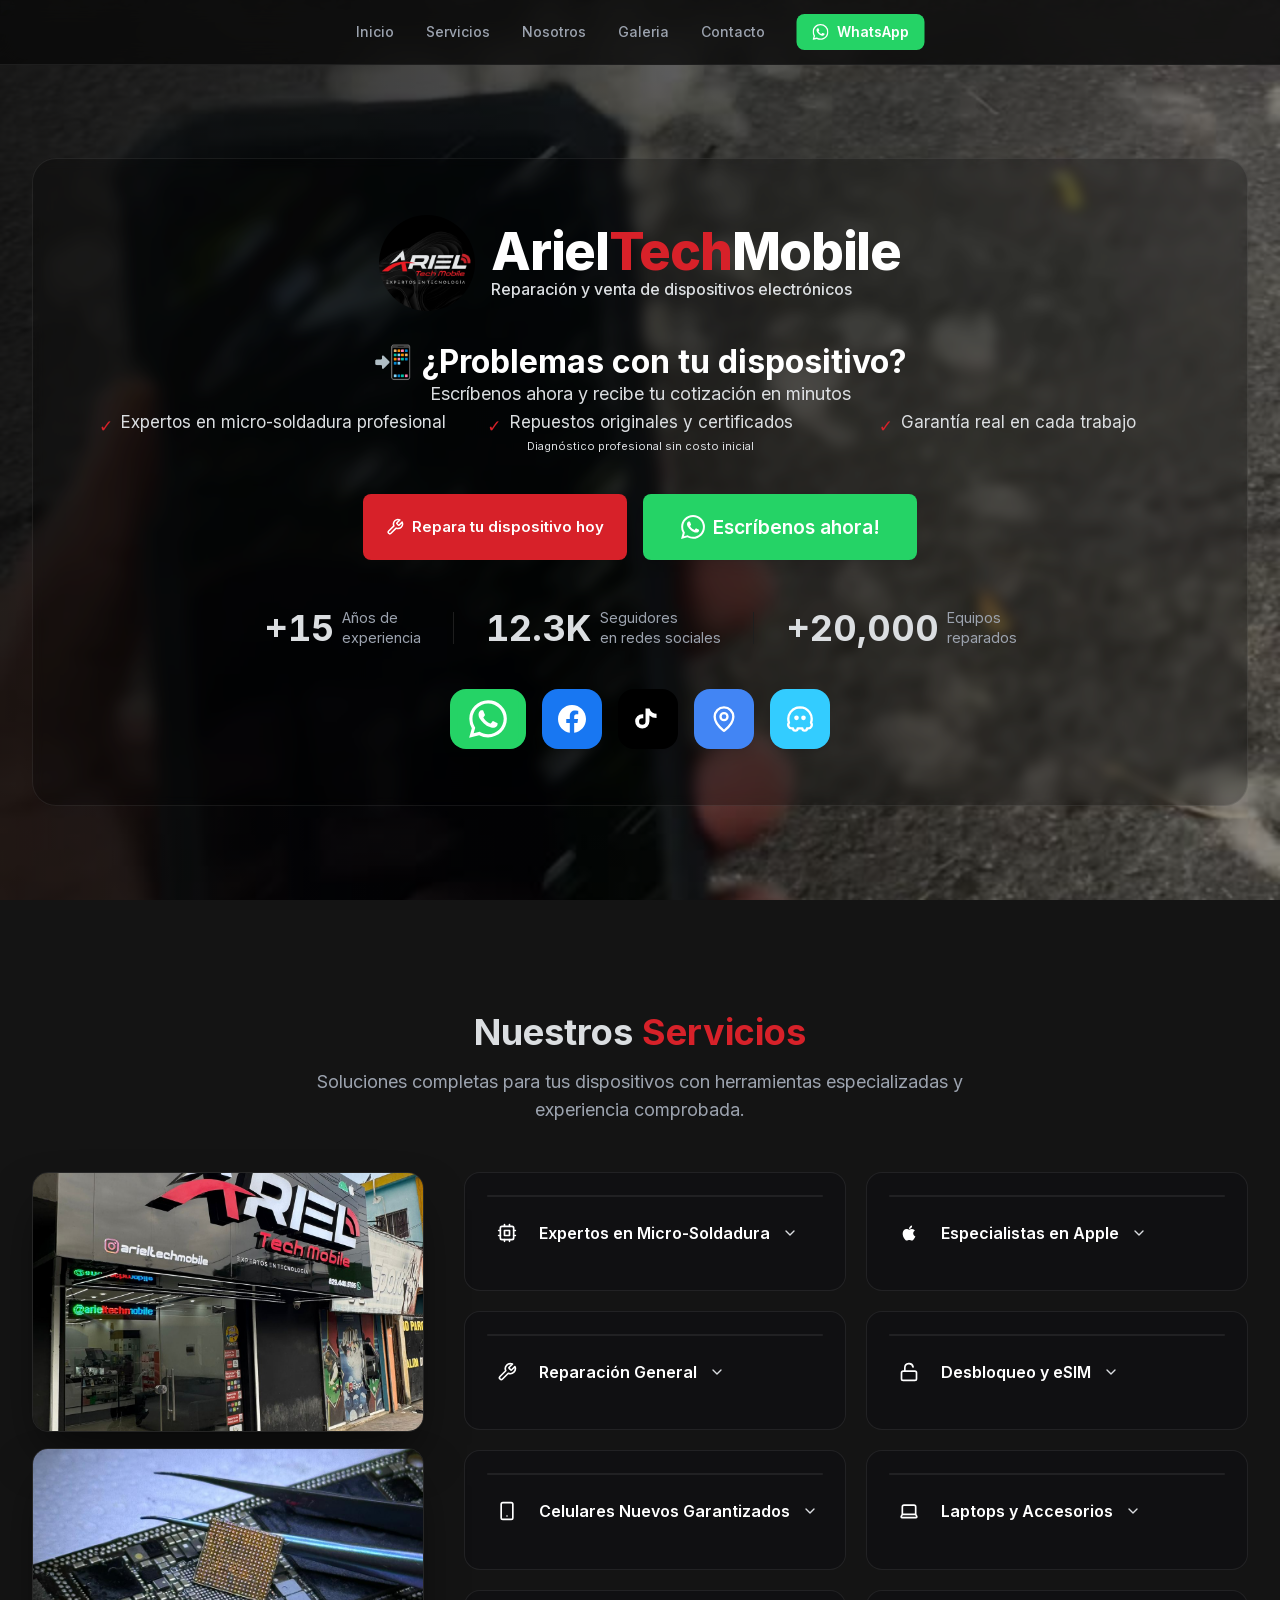
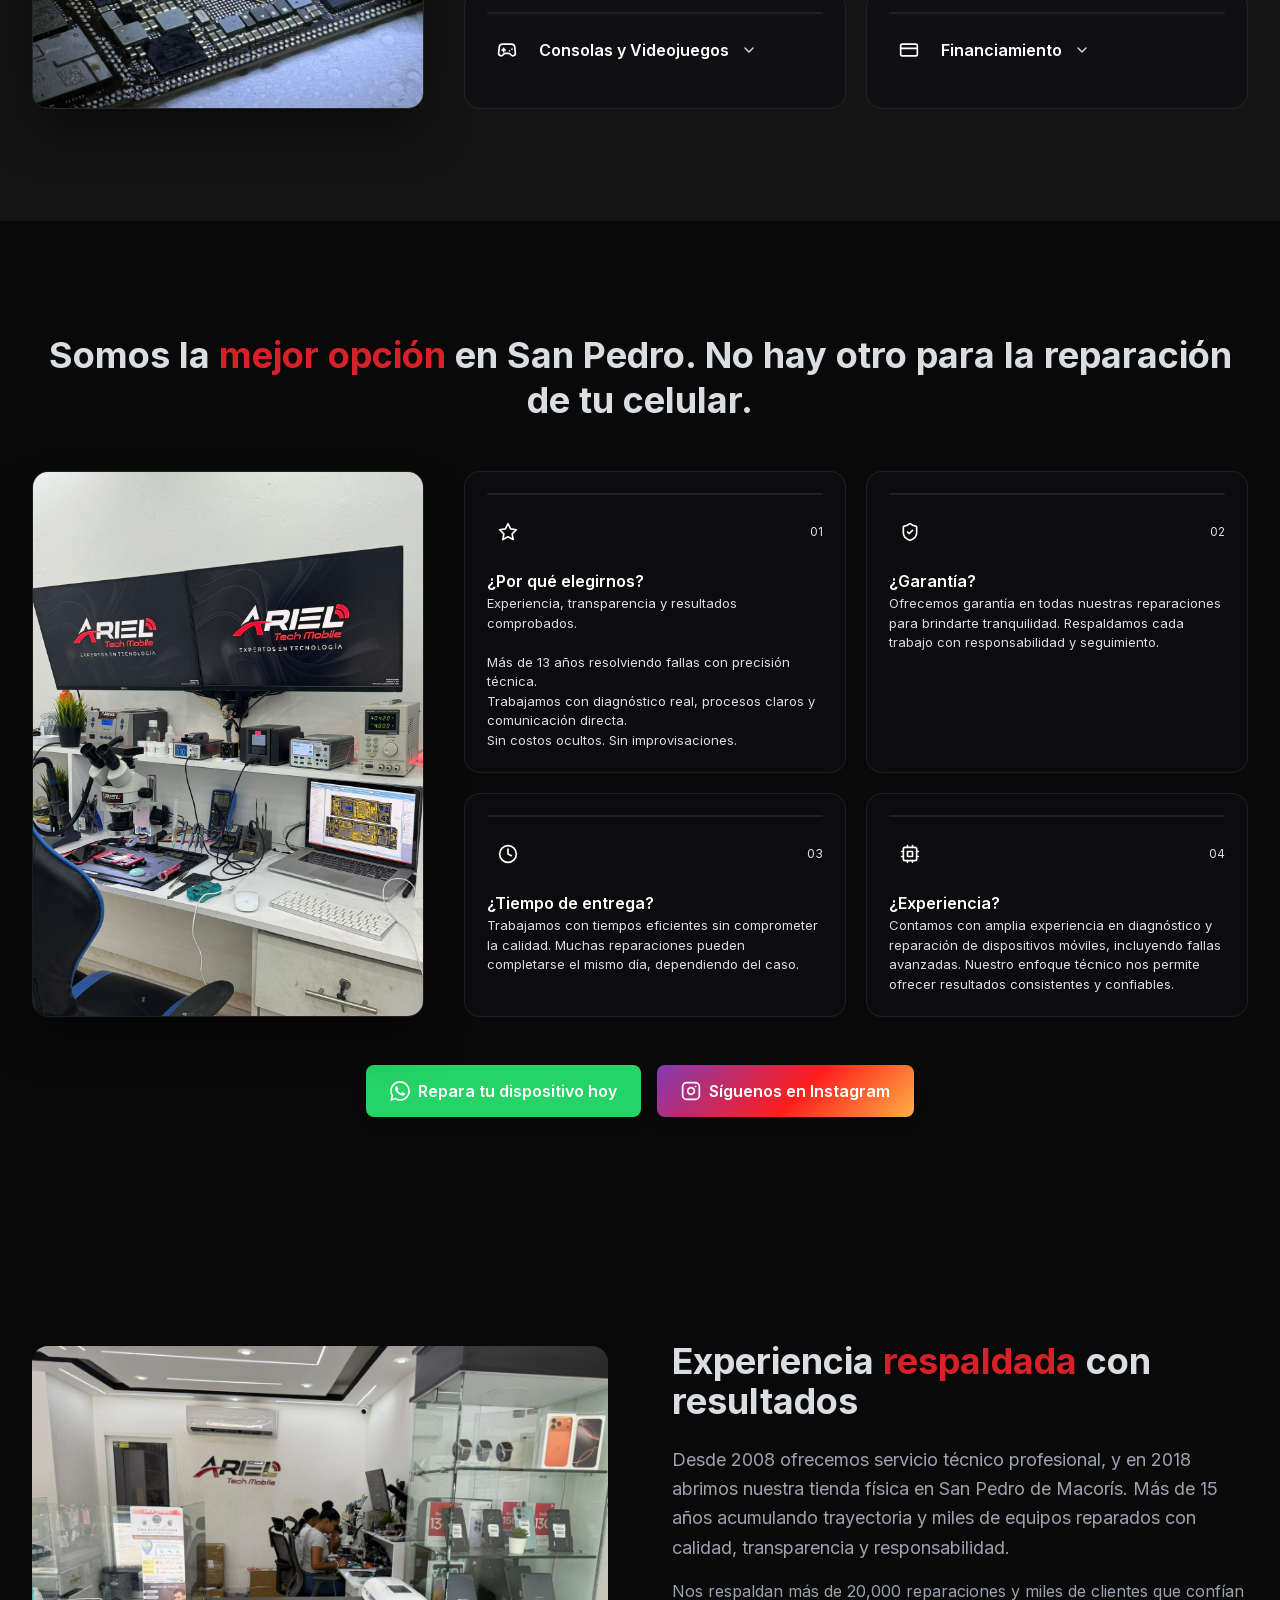
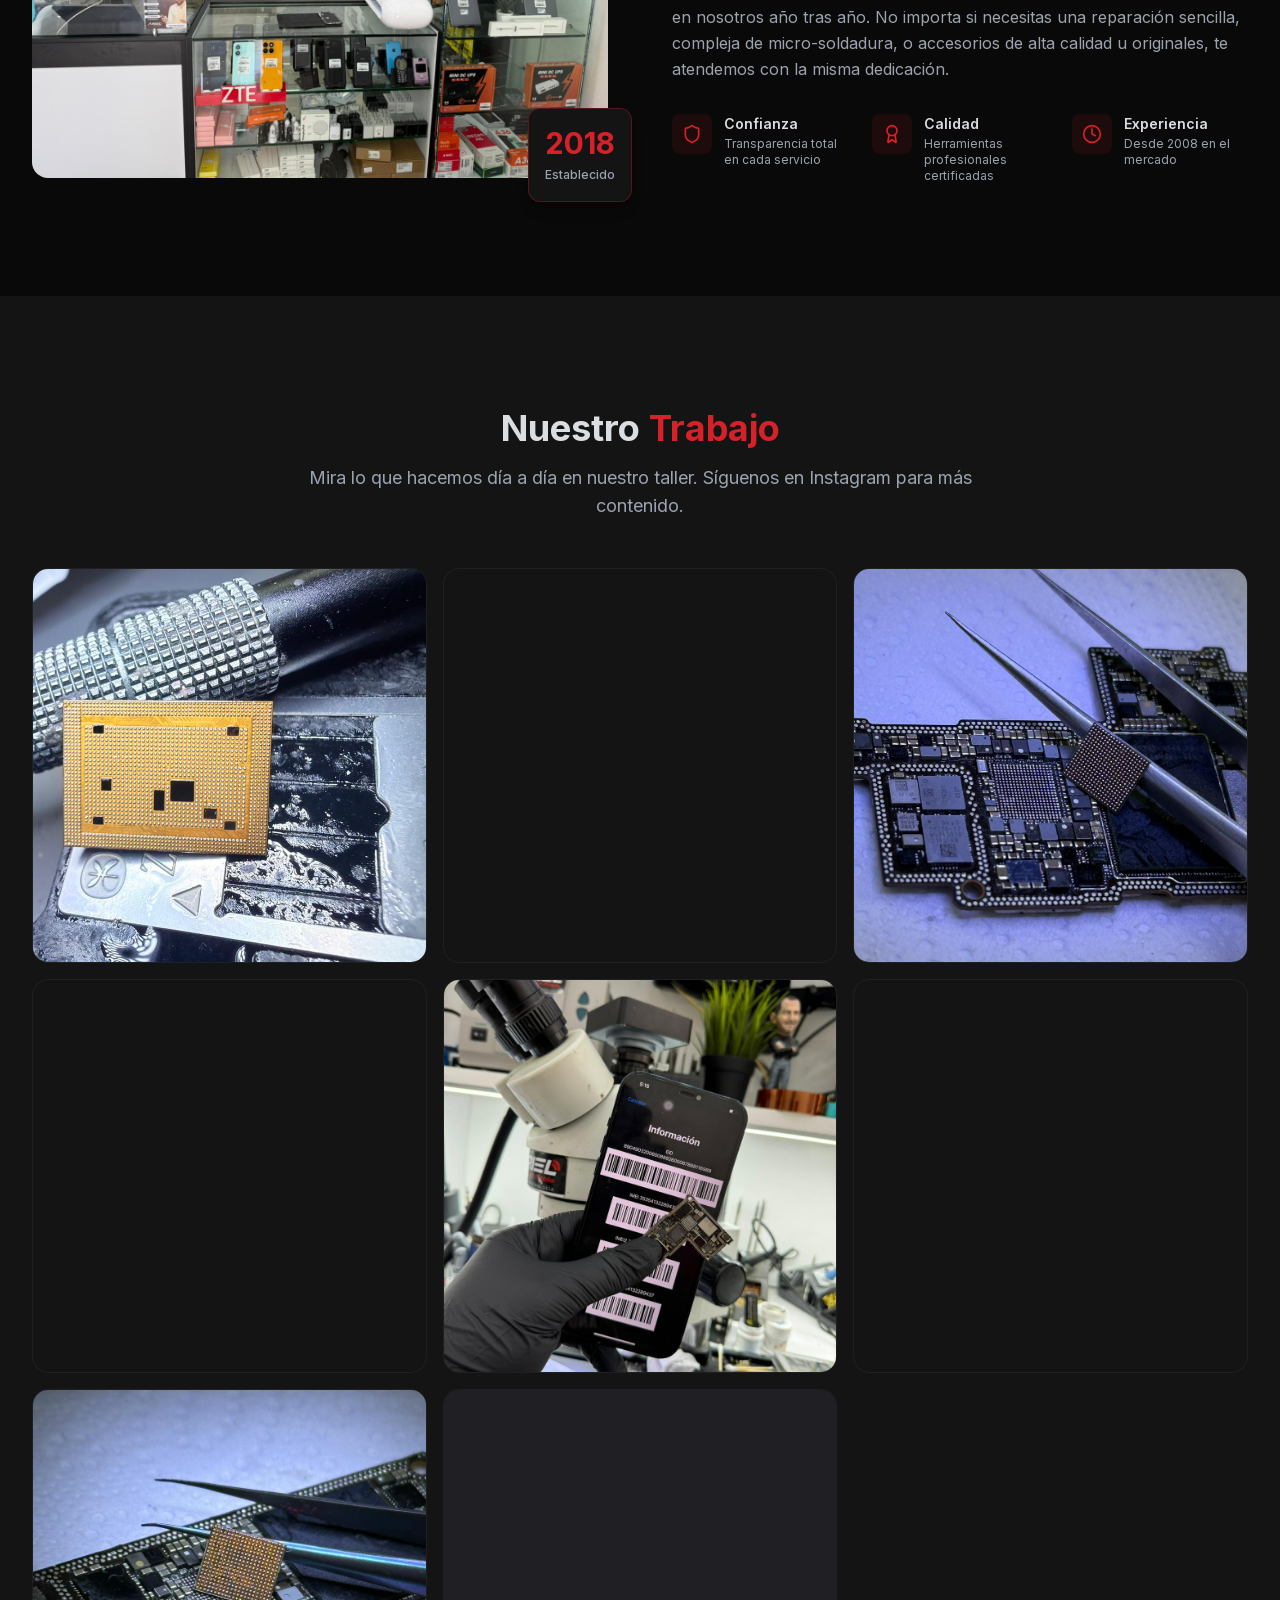
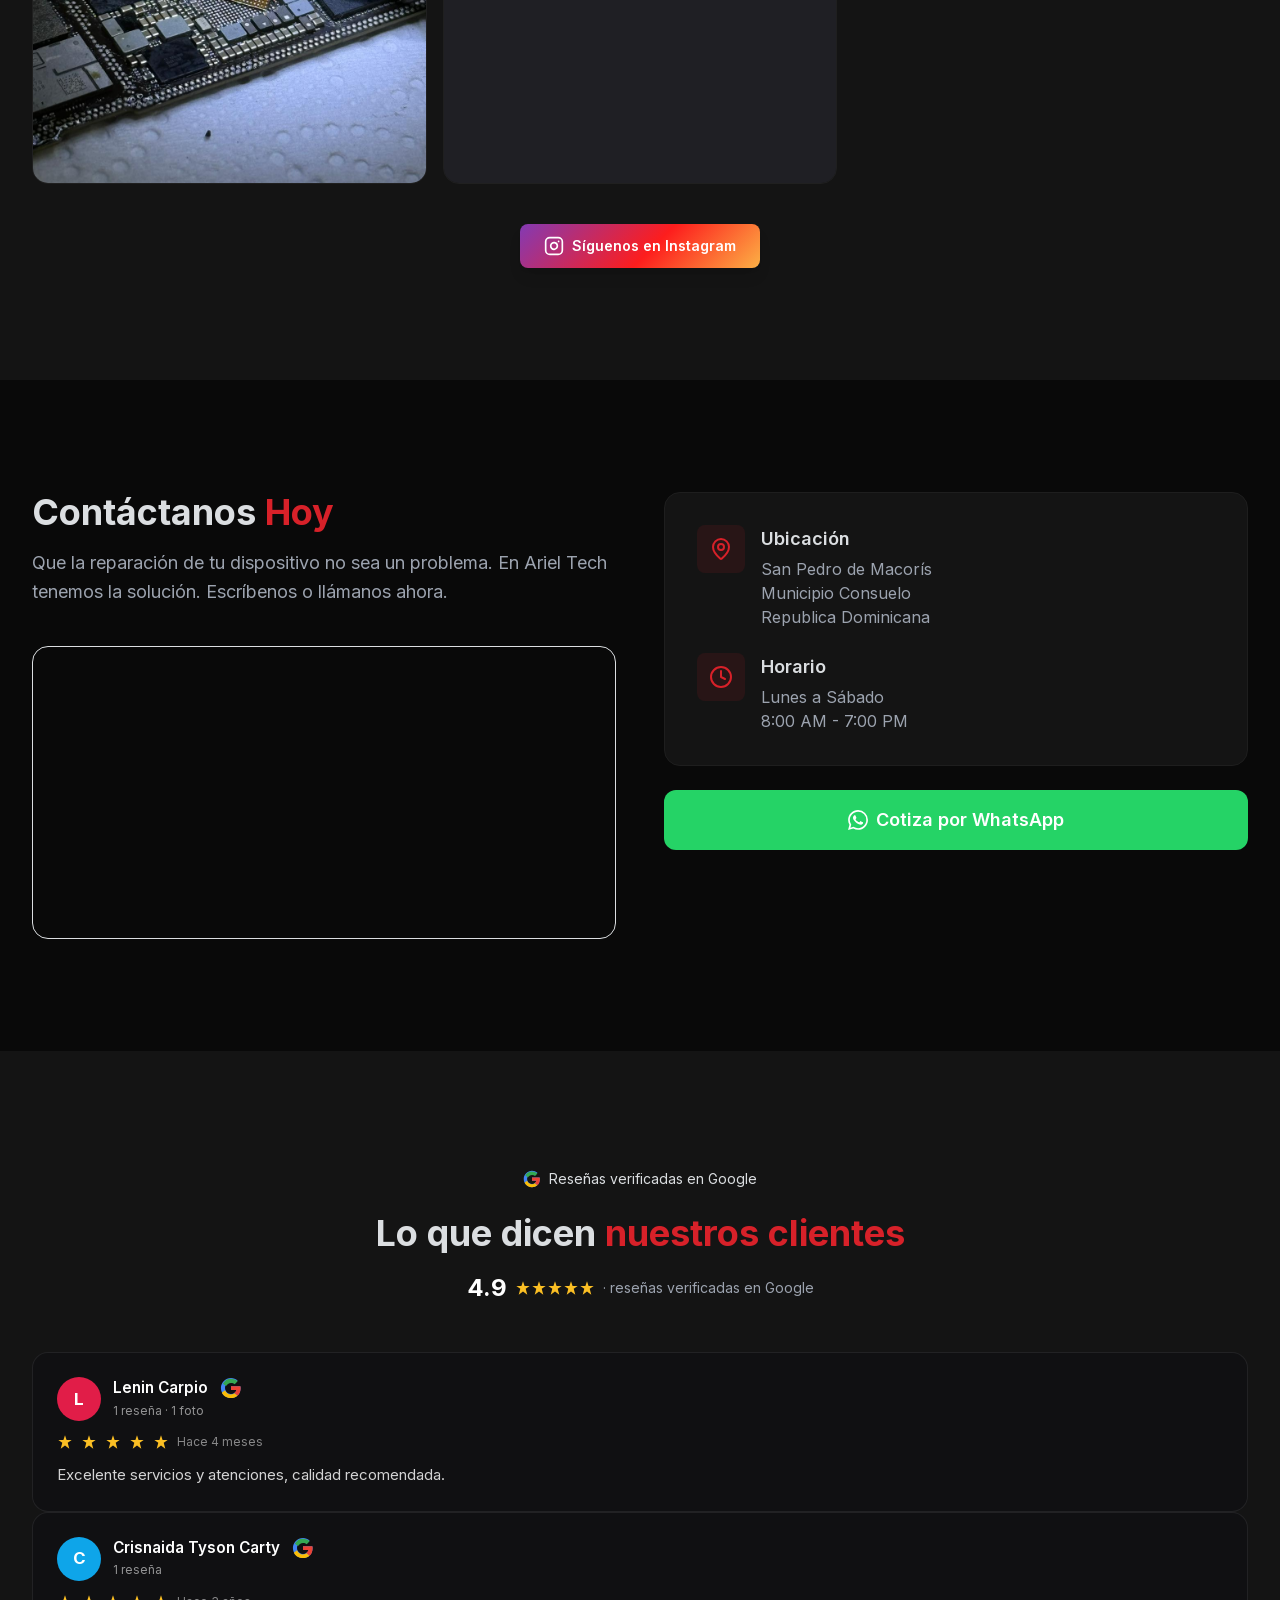
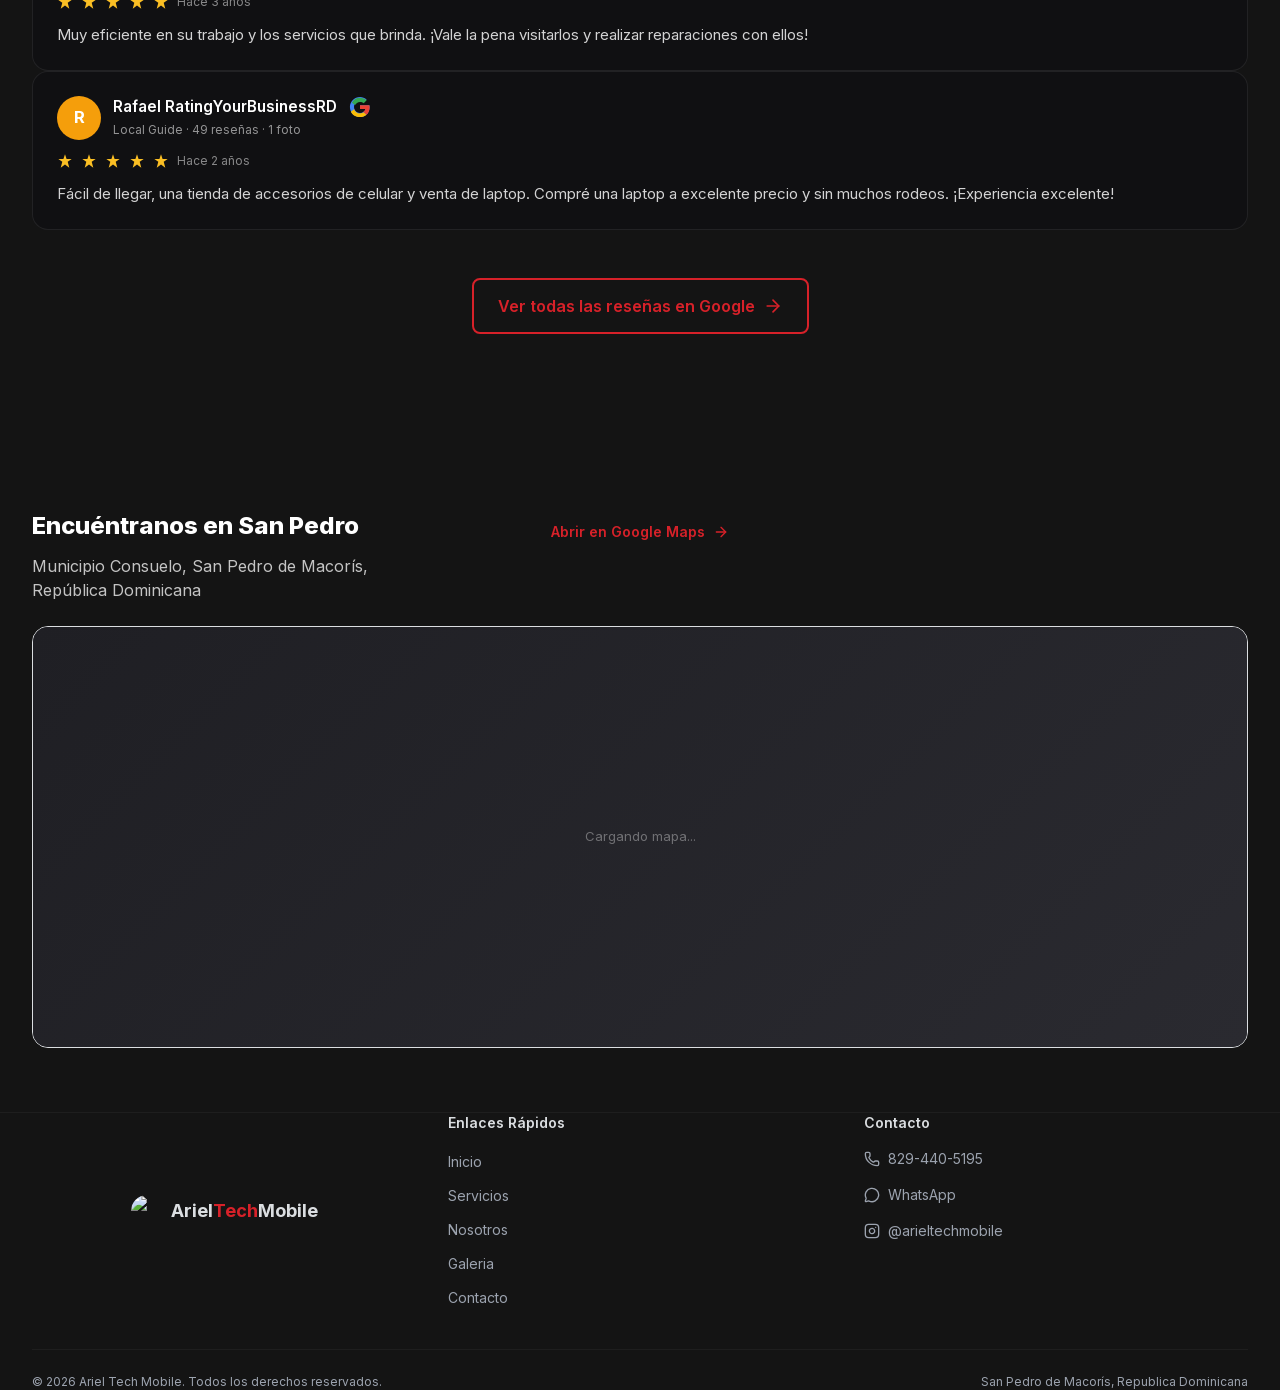
==== commit b45bbe9a: "Hero rework + gallery videos + about photo swap - Hero: ensanchado al ancho del body (max-w-7xl), co" ====
--- a/index.html
+++ b/index.html
@@ -1 +1 @@
-<!DOCTYPE html><html lang="es" class="inter_fe8b9d92-module__LINzvG__variable h-full antialiased"><head><link rel="preconnect" href="https://maps.google.com" crossorigin><link rel="preconnect" href="https://maps.gstatic.com" crossorigin><link rel="dns-prefetch" href="https://maps.googleapis.com"><link rel="preload" as="image" href="/images/gallery-01.jpg" fetchpriority="high"><link rel="preload" as="image" href="/images/gallery-02.jpg"><link rel="preload" as="image" href="/images/gallery-06.jpg"><script>document.documentElement.classList.add("ariel-pending");setTimeout(function(){document.documentElement.classList.remove("ariel-pending");},2500);</script><style>html.ariel-pending body{opacity:0;visibility:hidden}body{transition:opacity 220ms ease}</style><meta charSet="utf-8"/><meta name="viewport" content="width=device-width, initial-scale=1"/><link rel="preload" href="/_next/static/media/83afe278b6a6bb3c-s.p.0q-301v4kxxnr.woff2" as="font" crossorigin="" type="font/woff2"/><link rel="preload" as="image" imageSrcSet="/images/DWPJKUSCQsK.jpg 640w, /images/DWPJKUSCQsK.jpg 750w, /images/DWPJKUSCQsK.jpg 828w, /images/DWPJKUSCQsK.jpg 1080w, /images/DWPJKUSCQsK.jpg 1200w, /images/DWPJKUSCQsK.jpg 1920w, /images/DWPJKUSCQsK.jpg 2048w, /images/DWPJKUSCQsK.jpg 3840w" imageSizes="100vw"/><link rel="stylesheet" href="/_next/static/chunks/0udo0j81-xanh.css" data-precedence="next"/><link rel="preload" as="script" fetchPriority="low" href="/_next/static/chunks/0ytsjpsi521~2.js"/><script src="/_next/static/chunks/02j-2iq836.zy.js" async=""></script><script src="/_next/static/chunks/0h4bq73pogmtb.js" async=""></script><script src="/_next/static/chunks/turbopack-0rrm9uvt3pl8e.js" async=""></script><script src="/_next/static/chunks/0fsi8lw5utejl.js" async=""></script><script src="/_next/static/chunks/0d3tkj33oycf2.js" async=""></script><script src="/_next/static/chunks/0b8b3-4o-f1v2.js" async=""></script><meta name="next-size-adjust" content=""/><title>Ariel Tech Mobile | Servicio Técnico Profesional</title><meta name="description" content="Reparación profesional de celulares, laptops y accesorios. Micro-soldadura, desbloqueo y venta de equipos. Desde 2008 en San Pedro de Macorís."/><meta name="keywords" content="reparación celulares,servicio técnico,micro soldadura,San Pedro de Macorís,venta celulares,laptops,desbloqueo"/><meta property="og:title" content="Ariel Tech Mobile | Servicio Técnico Profesional"/><meta property="og:description" content="Reparación profesional de celulares, laptops y accesorios desde 2008."/><meta property="og:locale" content="es_DO"/><meta property="og:image" content="https://ariel-tech-mobile.neomac.io/opengraph-image?71f4e8fe83c6bfb7"/><meta property="og:image:type" content="image/png"/><meta property="og:image:width" content="1200"/><meta property="og:image:height" content="630"/><meta property="og:image:alt" content="Ariel Tech Mobile - Servicio Técnico Profesional"/><meta property="og:type" content="website"/><meta name="twitter:card" content="summary_large_image"/><meta name="twitter:title" content="Ariel Tech Mobile | Servicio Técnico Profesional"/><meta name="twitter:description" content="Reparación profesional de celulares, laptops y accesorios desde 2008."/><meta name="twitter:image" content="https://ariel-tech-mobile.neomac.io/opengraph-image?71f4e8fe83c6bfb7"/><meta name="twitter:image:alt" content="Ariel Tech Mobile - Servicio Técnico Profesional"/><meta name="twitter:image:type" content="image/png"/><meta name="twitter:image:width" content="1200"/><meta name="twitter:image:height" content="630"/><link rel="icon" href="/images/avatar.jpg" type="image/jpeg"/><link rel="shortcut icon" href="/images/avatar.jpg" type="image/jpeg"/><link rel="apple-touch-icon" href="/images/avatar.jpg"/><script src="/_next/static/chunks/03~yq9q893hmn.js" noModule=""></script></head><body class="min-h-full flex flex-col"><div hidden=""><!--$--><!--/$--></div><nav class="fixed top-0 left-0 right-0 z-50 bg-background/80 backdrop-blur-md border-b border-surface-light"><div class="mx-auto max-w-7xl px-4 sm:px-6 lg:px-8"><div class="flex h-16 items-center justify-between"><a href="#inicio" class="flex items-center gap-2"><img alt="Ariel Tech Mobile logo" loading="lazy" width="36" height="36" decoding="async" data-nimg="1" class="rounded-full" style="color:transparent" srcSet="/images/avatar.jpg 1x, /images/avatar.jpg 2x" src="/images/avatar.jpg"/><span class="text-lg font-bold text-text">Ariel<span class="text-primary">Tech</span>Mobile</span></a><div class="hidden md:flex items-center gap-8"><a href="#inicio" class="text-sm font-medium text-text-muted hover:text-text transition-colors duration-200 cursor-pointer">Inicio</a><a href="#servicios" class="text-sm font-medium text-text-muted hover:text-text transition-colors duration-200 cursor-pointer">Servicios</a><a href="#nosotros" class="text-sm font-medium text-text-muted hover:text-text transition-colors duration-200 cursor-pointer">Nosotros</a><a href="#galeria" class="text-sm font-medium text-text-muted hover:text-text transition-colors duration-200 cursor-pointer">Galeria</a><a href="#contacto" class="text-sm font-medium text-text-muted hover:text-text transition-colors duration-200 cursor-pointer">Contacto</a><a href="https://wa.me/%2B18294405195?text=Hola%2C%20quiero%20cotizar%20la%20reparaci%C3%B3n%20de%20mi%20celular%20%F0%9F%93%B1" target="_blank" rel="noopener noreferrer" style="background:#25D366;" class="inline-flex items-center gap-2 rounded-lg px-4 py-2 text-sm font-semibold text-white hover:brightness-110 transition-all duration-200 cursor-pointer"><svg xmlns="http://www.w3.org/2000/svg" width="16" height="16" viewBox="0 0 24 24" fill="currentColor" aria-hidden="true"><path d="M17.472 14.382c-.297-.149-1.758-.867-2.03-.967-.273-.099-.471-.148-.67.15-.197.297-.767.966-.94 1.164-.173.199-.347.223-.644.075-.297-.15-1.255-.463-2.39-1.475-.883-.788-1.48-1.761-1.653-2.059-.173-.297-.018-.458.13-.606.134-.133.298-.347.446-.52.149-.174.198-.298.298-.497.099-.198.05-.371-.025-.52-.075-.149-.669-1.612-.916-2.207-.242-.579-.487-.5-.669-.51-.173-.008-.371-.01-.57-.01-.198 0-.52.074-.792.372-.272.297-1.04 1.016-1.04 2.479 0 1.462 1.065 2.875 1.213 3.074.149.198 2.096 3.2 5.077 4.487.709.306 1.262.489 1.694.625.712.227 1.36.195 1.871.118.571-.085 1.758-.719 2.006-1.413.248-.694.248-1.289.173-1.413-.074-.124-.272-.198-.57-.347m-5.421 7.403h-.004a9.87 9.87 0 0 1-5.031-1.378l-.361-.214-3.741.982.998-3.648-.235-.374a9.86 9.86 0 0 1-1.51-5.26c.001-5.45 4.436-9.884 9.888-9.884 2.64 0 5.122 1.03 6.988 2.898a9.825 9.825 0 0 1 2.893 6.994c-.003 5.45-4.437 9.884-9.885 9.884m8.413-18.297A11.815 11.815 0 0 0 12.05 0C5.495 0 .16 5.335.157 11.892c0 2.096.547 4.142 1.588 5.945L.057 24l6.305-1.654a11.882 11.882 0 0 0 5.683 1.448h.005c6.554 0 11.89-5.335 11.893-11.893a11.821 11.821 0 0 0-3.48-8.413Z"></path></svg>WhatsApp</a></div><button class="md:hidden p-2 text-text-muted hover:text-text cursor-pointer" aria-label="Menu"><svg xmlns="http://www.w3.org/2000/svg" width="24" height="24" viewBox="0 0 24 24" fill="none" stroke="currentColor" stroke-width="2" stroke-linecap="round" stroke-linejoin="round" class="lucide lucide-menu h-6 w-6" aria-hidden="true"><path d="M4 5h16"></path><path d="M4 12h16"></path><path d="M4 19h16"></path></svg></button></div></div></nav><main><section id="inicio" class="relative min-h-screen flex items-center"><img alt="Ariel Tech Mobile taller de reparación" decoding="async" data-nimg="fill" class="object-cover" style="position:absolute;height:100%;width:100%;left:0;top:0;right:0;bottom:0;color:transparent" sizes="100vw" srcSet="/images/DWPJKUSCQsK.jpg 640w, /images/DWPJKUSCQsK.jpg 750w, /images/DWPJKUSCQsK.jpg 828w, /images/DWPJKUSCQsK.jpg 1080w, /images/DWPJKUSCQsK.jpg 1200w, /images/DWPJKUSCQsK.jpg 1920w, /images/DWPJKUSCQsK.jpg 2048w, /images/DWPJKUSCQsK.jpg 3840w" src="/images/DWPJKUSCQsK.jpg"/><div class="absolute inset-0 bg-gradient-to-r from-background via-background/90 to-background/50"></div><div class="relative z-10 mx-auto max-w-7xl px-4 sm:px-6 lg:px-8 py-32"><div class="max-w-2xl"><div class="inline-flex items-center gap-2 rounded-full bg-surface/80 border border-surface-light px-4 py-1.5 text-sm text-primary font-medium mb-6"><span class="h-2 w-2 rounded-full bg-primary animate-pulse"></span>Desde 2008 sirviendo con excelencia</div><h1 class="text-4xl sm:text-5xl lg:text-6xl font-extrabold leading-tight tracking-tight text-text">Servicio Técnico<!-- --> <span class="text-primary">Profesional</span></h1><p class="mt-6 text-lg sm:text-xl text-text-muted leading-relaxed max-w-xl">Reparación de celulares, laptops y accesorios con herramientas especializadas y micro-soldadura. Resultados garantizados.</p><div class="mt-10 flex flex-col sm:flex-row gap-4"><a href="https://wa.me/%2B18294405195?text=Hola%2C%20quiero%20cotizar%20la%20reparaci%C3%B3n%20de%20mi%20celular%20%F0%9F%93%B1" target="_blank" rel="noopener noreferrer" class="inline-flex items-center justify-center gap-2 rounded-lg bg-cta px-6 py-3.5 text-base font-semibold text-white hover:bg-cta-hover transition-colors duration-200 cursor-pointer"><svg xmlns="http://www.w3.org/2000/svg" width="24" height="24" viewBox="0 0 24 24" fill="none" stroke="currentColor" stroke-width="2" stroke-linecap="round" stroke-linejoin="round" class="lucide lucide-message-circle h-5 w-5" aria-hidden="true"><path d="M2.992 16.342a2 2 0 0 1 .094 1.167l-1.065 3.29a1 1 0 0 0 1.236 1.168l3.413-.998a2 2 0 0 1 1.099.092 10 10 0 1 0-4.777-4.719"></path></svg>Escríbenos por WhatsApp</a><a href="tel:8294405195" class="inline-flex items-center justify-center gap-2 rounded-lg border-2 border-primary px-6 py-3.5 text-base font-semibold text-primary hover:bg-primary/10 transition-colors duration-200 cursor-pointer"><svg xmlns="http://www.w3.org/2000/svg" width="24" height="24" viewBox="0 0 24 24" fill="none" stroke="currentColor" stroke-width="2" stroke-linecap="round" stroke-linejoin="round" class="lucide lucide-phone h-5 w-5" aria-hidden="true"><path d="M13.832 16.568a1 1 0 0 0 1.213-.303l.355-.465A2 2 0 0 1 17 15h3a2 2 0 0 1 2 2v3a2 2 0 0 1-2 2A18 18 0 0 1 2 4a2 2 0 0 1 2-2h3a2 2 0 0 1 2 2v3a2 2 0 0 1-.8 1.6l-.468.351a1 1 0 0 0-.292 1.233 14 14 0 0 0 6.392 6.384"></path></svg>829-440-5195</a></div><div class="mt-12 flex items-center gap-8 text-sm text-text-muted"><div class="flex items-center gap-2"><span class="text-2xl font-bold text-text">13+</span><span>Años de<br/>experiencia</span></div><div class="h-8 w-px bg-surface-light"></div><div class="flex items-center gap-2"><span class="text-2xl font-bold text-text">8.6K</span><span>Seguidores<br/>en Instagram</span></div><div class="h-8 w-px bg-surface-light"></div><div class="flex items-center gap-2"><span class="text-2xl font-bold text-text">100%</span><span>Herramientas<br/>profesionales</span></div></div></div></div></section><section id="servicios" class="py-20 sm:py-28 bg-surface"><div class="mx-auto max-w-7xl px-4 sm:px-6 lg:px-8"><div class="text-center max-w-2xl mx-auto mb-16"><h2 class="text-3xl sm:text-4xl font-bold text-text">Nuestros <span class="text-primary">Servicios</span></h2><p class="mt-4 text-text-muted text-lg">Soluciones completas para tus dispositivos con herramientas especializadas y experiencia comprobada.</p></div><div class="grid grid-cols-1 sm:grid-cols-2 lg:grid-cols-3 gap-6"><div class="group rounded-2xl bg-background border border-surface-light p-7 hover:border-primary/50 transition-all duration-200"><div class="flex h-12 w-12 items-center justify-center rounded-lg bg-primary/10 text-primary mb-5 group-hover:bg-primary/20 transition-colors duration-200"><svg xmlns="http://www.w3.org/2000/svg" width="24" height="24" viewBox="0 0 24 24" fill="none" stroke="currentColor" stroke-width="2" stroke-linecap="round" stroke-linejoin="round" class="lucide lucide-cpu h-6 w-6" aria-hidden="true"><path d="M12 20v2"></path><path d="M12 2v2"></path><path d="M17 20v2"></path><path d="M17 2v2"></path><path d="M2 12h2"></path><path d="M2 17h2"></path><path d="M2 7h2"></path><path d="M20 12h2"></path><path d="M20 17h2"></path><path d="M20 7h2"></path><path d="M7 20v2"></path><path d="M7 2v2"></path><rect x="4" y="4" width="16" height="16" rx="2"></rect><rect x="8" y="8" width="8" height="8" rx="1"></rect></svg></div><h3 class="text-lg font-semibold text-text mb-2">Micro-Soldadura</h3><p class="text-text-muted text-sm leading-relaxed">Reparaciones a nivel de placa con equipo de micro-soldadura profesional. Diagnóstico preciso y resultados garantizados.</p></div><div class="group rounded-2xl bg-background border border-surface-light p-7 hover:border-primary/50 transition-all duration-200"><div class="flex h-12 w-12 items-center justify-center rounded-lg bg-primary/10 text-primary mb-5 group-hover:bg-primary/20 transition-colors duration-200"><svg xmlns="http://www.w3.org/2000/svg" width="24" height="24" viewBox="0 0 24 24" fill="none" stroke="currentColor" stroke-width="2" stroke-linecap="round" stroke-linejoin="round" class="lucide lucide-smartphone h-6 w-6" aria-hidden="true"><rect width="14" height="20" x="5" y="2" rx="2" ry="2"></rect><path d="M12 18h.01"></path></svg></div><h3 class="text-lg font-semibold text-text mb-2">Venta de Celulares</h3><p class="text-text-muted text-sm leading-relaxed">Celulares nuevos y usados de las mejores marcas. iPhone, Samsung, Xiaomi y mas con garantía.</p></div><div class="group rounded-2xl bg-background border border-surface-light p-7 hover:border-primary/50 transition-all duration-200"><div class="flex h-12 w-12 items-center justify-center rounded-lg bg-primary/10 text-primary mb-5 group-hover:bg-primary/20 transition-colors duration-200"><svg xmlns="http://www.w3.org/2000/svg" width="24" height="24" viewBox="0 0 24 24" fill="none" stroke="currentColor" stroke-width="2" stroke-linecap="round" stroke-linejoin="round" class="lucide lucide-laptop h-6 w-6" aria-hidden="true"><path d="M18 5a2 2 0 0 1 2 2v8.526a2 2 0 0 0 .212.897l1.068 2.127a1 1 0 0 1-.9 1.45H3.62a1 1 0 0 1-.9-1.45l1.068-2.127A2 2 0 0 0 4 15.526V7a2 2 0 0 1 2-2z"></path><path d="M20.054 15.987H3.946"></path></svg></div><h3 class="text-lg font-semibold text-text mb-2">Laptops y Accesorios</h3><p class="text-text-muted text-sm leading-relaxed">Venta y reparación de laptops. Amplio catalogo de accesorios, cargadores originales y protectores.</p></div><div class="group rounded-2xl bg-background border border-surface-light p-7 hover:border-primary/50 transition-all duration-200"><div class="flex h-12 w-12 items-center justify-center rounded-lg bg-primary/10 text-primary mb-5 group-hover:bg-primary/20 transition-colors duration-200"><svg xmlns="http://www.w3.org/2000/svg" width="24" height="24" viewBox="0 0 24 24" fill="none" stroke="currentColor" stroke-width="2" stroke-linecap="round" stroke-linejoin="round" class="lucide lucide-wrench h-6 w-6" aria-hidden="true"><path d="M14.7 6.3a1 1 0 0 0 0 1.4l1.6 1.6a1 1 0 0 0 1.4 0l3.106-3.105c.32-.322.863-.22.983.218a6 6 0 0 1-8.259 7.057l-7.91 7.91a1 1 0 0 1-2.999-3l7.91-7.91a6 6 0 0 1 7.057-8.259c.438.12.54.662.219.984z"></path></svg></div><h3 class="text-lg font-semibold text-text mb-2">Reparación General</h3><p class="text-text-muted text-sm leading-relaxed">Pantallas, baterías, puertos de carga, cámaras y mas. Servicio técnico completo para todo tipo de dispositivos.</p></div><div class="group rounded-2xl bg-background border border-surface-light p-7 hover:border-primary/50 transition-all duration-200"><div class="flex h-12 w-12 items-center justify-center rounded-lg bg-primary/10 text-primary mb-5 group-hover:bg-primary/20 transition-colors duration-200"><svg xmlns="http://www.w3.org/2000/svg" width="24" height="24" viewBox="0 0 24 24" fill="none" stroke="currentColor" stroke-width="2" stroke-linecap="round" stroke-linejoin="round" class="lucide lucide-lock-open h-6 w-6" aria-hidden="true"><rect width="18" height="11" x="3" y="11" rx="2" ry="2"></rect><path d="M7 11V7a5 5 0 0 1 9.9-1"></path></svg></div><h3 class="text-lg font-semibold text-text mb-2">Desbloqueo de Equipos</h3><p class="text-text-muted text-sm leading-relaxed">Desbloqueo y activacion de celulares. Servicio rápido y seguro para cualquier modelo y operadora.</p></div><div class="group rounded-2xl bg-background border border-surface-light p-7 hover:border-primary/50 transition-all duration-200"><div class="flex h-12 w-12 items-center justify-center rounded-lg bg-primary/10 text-primary mb-5 group-hover:bg-primary/20 transition-colors duration-200"><svg xmlns="http://www.w3.org/2000/svg" width="24" height="24" viewBox="0 0 24 24" fill="none" stroke="currentColor" stroke-width="2" stroke-linecap="round" stroke-linejoin="round" class="lucide lucide-credit-card h-6 w-6" aria-hidden="true"><rect width="20" height="14" x="2" y="5" rx="2"></rect><line x1="2" x2="22" y1="10" y2="10"></line></svg></div><h3 class="text-lg font-semibold text-text mb-2">Financiamiento</h3><p class="text-text-muted text-sm leading-relaxed">Facilidades de pago disponibles. Adquiere tu equipo nuevo o reparación con opciones de financiamiento.</p></div></div></div></section><section id="nosotros" class="py-20 sm:py-28"><div class="mx-auto max-w-7xl px-4 sm:px-6 lg:px-8"><div class="grid grid-cols-1 lg:grid-cols-2 gap-12 lg:gap-16 items-center"><div class="relative"><div class="relative aspect-[4/3] rounded-2xl overflow-hidden"><img alt="Taller de reparación Ariel Tech Mobile" loading="lazy" decoding="async" data-nimg="fill" class="object-cover" style="position:absolute;height:100%;width:100%;left:0;top:0;right:0;bottom:0;color:transparent" sizes="100vw" srcSet="/images/gallery-08.jpg 640w, /images/gallery-08.jpg 750w, /images/gallery-08.jpg 828w, /images/gallery-08.jpg 1080w, /images/gallery-08.jpg 1200w, /images/gallery-08.jpg 1920w, /images/gallery-08.jpg 2048w, /images/gallery-08.jpg 3840w" src="/images/gallery-08.jpg"/></div><div class="absolute -bottom-6 -right-6 bg-surface border border-primary/30 rounded-xl p-4 shadow-lg"><div class="text-center"><span class="block text-3xl font-bold text-primary">2008</span><span class="text-xs text-text-muted font-medium">Establecido</span></div></div></div><div><h2 class="text-3xl sm:text-4xl font-bold text-text">Expertos en<!-- --> <span class="text-primary">Tecnología</span> <!-- -->desde 2008</h2><p class="mt-6 text-text-muted text-lg leading-relaxed">En Ariel Tech Mobile ofrecemos servicio técnico profesional en San Pedro de Macorís. Con las mejores herramientas y conocimiento especializado, garantizamos resultados profesionales en cada reparación.</p><p class="mt-4 text-text-muted leading-relaxed">Somos reconocidos por nuestra transparencia, honestidad y compromiso con cada cliente. No importa si necesitas una reparación compleja de micro-soldadura o simplemente un cargador original — te atendemos con la misma dedicacion.</p><div class="mt-8 grid grid-cols-1 sm:grid-cols-3 gap-6"><div class="flex items-start gap-3"><div class="flex h-10 w-10 shrink-0 items-center justify-center rounded-lg bg-primary/10 text-primary"><svg xmlns="http://www.w3.org/2000/svg" width="24" height="24" viewBox="0 0 24 24" fill="none" stroke="currentColor" stroke-width="2" stroke-linecap="round" stroke-linejoin="round" class="lucide lucide-shield h-5 w-5" aria-hidden="true"><path d="M20 13c0 5-3.5 7.5-7.66 8.95a1 1 0 0 1-.67-.01C7.5 20.5 4 18 4 13V6a1 1 0 0 1 1-1c2 0 4.5-1.2 6.24-2.72a1.17 1.17 0 0 1 1.52 0C14.51 3.81 17 5 19 5a1 1 0 0 1 1 1z"></path></svg></div><div><h4 class="text-sm font-semibold text-text">Confianza</h4><p class="text-xs text-text-muted mt-0.5">Transparencia total en cada servicio</p></div></div><div class="flex items-start gap-3"><div class="flex h-10 w-10 shrink-0 items-center justify-center rounded-lg bg-primary/10 text-primary"><svg xmlns="http://www.w3.org/2000/svg" width="24" height="24" viewBox="0 0 24 24" fill="none" stroke="currentColor" stroke-width="2" stroke-linecap="round" stroke-linejoin="round" class="lucide lucide-award h-5 w-5" aria-hidden="true"><path d="m15.477 12.89 1.515 8.526a.5.5 0 0 1-.81.47l-3.58-2.687a1 1 0 0 0-1.197 0l-3.586 2.686a.5.5 0 0 1-.81-.469l1.514-8.526"></path><circle cx="12" cy="8" r="6"></circle></svg></div><div><h4 class="text-sm font-semibold text-text">Calidad</h4><p class="text-xs text-text-muted mt-0.5">Herramientas profesionales certificadas</p></div></div><div class="flex items-start gap-3"><div class="flex h-10 w-10 shrink-0 items-center justify-center rounded-lg bg-primary/10 text-primary"><svg xmlns="http://www.w3.org/2000/svg" width="24" height="24" viewBox="0 0 24 24" fill="none" stroke="currentColor" stroke-width="2" stroke-linecap="round" stroke-linejoin="round" class="lucide lucide-clock h-5 w-5" aria-hidden="true"><circle cx="12" cy="12" r="10"></circle><path d="M12 6v6l4 2"></path></svg></div><div><h4 class="text-sm font-semibold text-text">Experiencia</h4><p class="text-xs text-text-muted mt-0.5">Desde 2008 en el mercado</p></div></div></div></div></div></div></section><section id="galeria" class="py-20 sm:py-28 bg-surface"><div class="mx-auto max-w-7xl px-4 sm:px-6 lg:px-8"><div class="text-center max-w-2xl mx-auto mb-12"><h2 class="text-3xl sm:text-4xl font-bold text-text">Nuestro <span class="text-primary">Trabajo</span></h2><p class="mt-4 text-text-muted text-lg">Mira lo que hacemos dia a dia en nuestro taller. Síguenos en Instagram para mas contenido.</p></div><div class="grid grid-cols-2 md:grid-cols-3 gap-3 sm:gap-4"><div class="group relative aspect-square rounded-xl overflow-hidden"><img alt="Ariel Tech Mobile tienda" loading="lazy" decoding="async" data-nimg="fill" class="object-cover group-hover:scale-105 transition-transform duration-300" style="position:absolute;height:100%;width:100%;left:0;top:0;right:0;bottom:0;color:transparent" sizes="100vw" srcSet="/images/DWPJKUSCQsK.jpg 640w, /images/DWPJKUSCQsK.jpg 750w, /images/DWPJKUSCQsK.jpg 828w, /images/DWPJKUSCQsK.jpg 1080w, /images/DWPJKUSCQsK.jpg 1200w, /images/DWPJKUSCQsK.jpg 1920w, /images/DWPJKUSCQsK.jpg 2048w, /images/DWPJKUSCQsK.jpg 3840w" src="/images/DWPJKUSCQsK.jpg"/><div class="absolute inset-0 bg-background/0 group-hover:bg-background/40 transition-colors duration-300"></div></div><div class="group relative aspect-square rounded-xl overflow-hidden"><img alt="Servicio de reparación" loading="lazy" decoding="async" data-nimg="fill" class="object-cover group-hover:scale-105 transition-transform duration-300" style="position:absolute;height:100%;width:100%;left:0;top:0;right:0;bottom:0;color:transparent" sizes="100vw" srcSet="/images/gallery-08.jpg 640w, /images/gallery-08.jpg 750w, /images/gallery-08.jpg 828w, /images/gallery-08.jpg 1080w, /images/gallery-08.jpg 1200w, /images/gallery-08.jpg 1920w, /images/gallery-08.jpg 2048w, /images/gallery-08.jpg 3840w" src="/images/gallery-08.jpg"/><div class="absolute inset-0 bg-background/0 group-hover:bg-background/40 transition-colors duration-300"></div></div><div class="group relative aspect-square rounded-xl overflow-hidden"><img alt="Trabajo profesional" loading="lazy" decoding="async" data-nimg="fill" class="object-cover group-hover:scale-105 transition-transform duration-300" style="position:absolute;height:100%;width:100%;left:0;top:0;right:0;bottom:0;color:transparent" sizes="100vw" srcSet="/images/DP6qUsSEfBQ.jpg 640w, /images/DP6qUsSEfBQ.jpg 750w, /images/DP6qUsSEfBQ.jpg 828w, /images/DP6qUsSEfBQ.jpg 1080w, /images/DP6qUsSEfBQ.jpg 1200w, /images/DP6qUsSEfBQ.jpg 1920w, /images/DP6qUsSEfBQ.jpg 2048w, /images/DP6qUsSEfBQ.jpg 3840w" src="/images/DP6qUsSEfBQ.jpg"/><div class="absolute inset-0 bg-background/0 group-hover:bg-background/40 transition-colors duration-300"></div></div><div class="group relative aspect-square rounded-xl overflow-hidden"><img alt="Tips tecnologicos" loading="lazy" decoding="async" data-nimg="fill" class="object-cover group-hover:scale-105 transition-transform duration-300" style="position:absolute;height:100%;width:100%;left:0;top:0;right:0;bottom:0;color:transparent" sizes="100vw" srcSet="/images/DMsYhbHRtzx.jpg 640w, /images/DMsYhbHRtzx.jpg 750w, /images/DMsYhbHRtzx.jpg 828w, /images/DMsYhbHRtzx.jpg 1080w, /images/DMsYhbHRtzx.jpg 1200w, /images/DMsYhbHRtzx.jpg 1920w, /images/DMsYhbHRtzx.jpg 2048w, /images/DMsYhbHRtzx.jpg 3840w" src="/images/DMsYhbHRtzx.jpg"/><div class="absolute inset-0 bg-background/0 group-hover:bg-background/40 transition-colors duration-300"></div></div><div class="group relative aspect-square rounded-xl overflow-hidden"><img alt="Consejos de cargadores" loading="lazy" decoding="async" data-nimg="fill" class="object-cover group-hover:scale-105 transition-transform duration-300" style="position:absolute;height:100%;width:100%;left:0;top:0;right:0;bottom:0;color:transparent" sizes="100vw" srcSet="/images/DQP0X-iEaZC.jpg 640w, /images/DQP0X-iEaZC.jpg 750w, /images/DQP0X-iEaZC.jpg 828w, /images/DQP0X-iEaZC.jpg 1080w, /images/DQP0X-iEaZC.jpg 1200w, /images/DQP0X-iEaZC.jpg 1920w, /images/DQP0X-iEaZC.jpg 2048w, /images/DQP0X-iEaZC.jpg 3840w" src="/images/DQP0X-iEaZC.jpg"/><div class="absolute inset-0 bg-background/0 group-hover:bg-background/40 transition-colors duration-300"></div></div><div class="group relative aspect-square rounded-xl overflow-hidden"><img alt="Contenido educativo" loading="lazy" decoding="async" data-nimg="fill" class="object-cover group-hover:scale-105 transition-transform duration-300" style="position:absolute;height:100%;width:100%;left:0;top:0;right:0;bottom:0;color:transparent" sizes="100vw" srcSet="/images/DSYaq3-kV8_.jpg 640w, /images/DSYaq3-kV8_.jpg 750w, /images/DSYaq3-kV8_.jpg 828w, /images/DSYaq3-kV8_.jpg 1080w, /images/DSYaq3-kV8_.jpg 1200w, /images/DSYaq3-kV8_.jpg 1920w, /images/DSYaq3-kV8_.jpg 2048w, /images/DSYaq3-kV8_.jpg 3840w" src="/images/DSYaq3-kV8_.jpg"/><div class="absolute inset-0 bg-background/0 group-hover:bg-background/40 transition-colors duration-300"></div></div></div><div class="mt-10 text-center"><a href="https://www.instagram.com/arieltechmobile/" target="_blank" rel="noopener noreferrer" class="inline-flex items-center gap-2 rounded-lg border-2 border-primary px-6 py-3 text-base font-semibold text-primary hover:bg-primary/10 transition-colors duration-200 cursor-pointer"><svg class="h-5 w-5" viewBox="0 0 24 24" fill="none" stroke="currentColor" stroke-width="2" stroke-linecap="round" stroke-linejoin="round"><rect width="20" height="20" x="2" y="2" rx="5" ry="5"></rect><path d="M16 11.37A4 4 0 1 1 12.63 8 4 4 0 0 1 16 11.37z"></path><line x1="17.5" x2="17.51" y1="6.5" y2="6.5"></line></svg>Síguenos en Instagram</a></div></div></section><section id="contacto" class="py-20 sm:py-28"><div class="mx-auto max-w-7xl px-4 sm:px-6 lg:px-8"><div class="grid grid-cols-1 lg:grid-cols-2 gap-12"><div><h2 class="text-3xl sm:text-4xl font-bold text-text">Contáctanos <span class="text-primary">Hoy</span></h2><p class="mt-4 text-text-muted text-lg leading-relaxed">Que la reparación de tu dispositivo no sea un problema. En Ariel Tech tenemos la solución. Escríbenos o llámanos ahora.</p><div class="mt-10 space-y-6"><a href="https://wa.me/%2B18294405195?text=Hola%2C%20quiero%20cotizar%20la%20reparaci%C3%B3n%20de%20mi%20celular%20%F0%9F%93%B1" target="_blank" rel="noopener noreferrer" class="flex items-center gap-4 rounded-xl bg-surface border border-surface-light p-5 hover:border-green-500/50 transition-all duration-200 cursor-pointer group"><div class="flex h-12 w-12 items-center justify-center rounded-lg bg-green-500/10 text-green-500 group-hover:bg-green-500/20 transition-colors duration-200"><svg xmlns="http://www.w3.org/2000/svg" width="24" height="24" viewBox="0 0 24 24" fill="none" stroke="currentColor" stroke-width="2" stroke-linecap="round" stroke-linejoin="round" class="lucide lucide-message-circle h-6 w-6" aria-hidden="true"><path d="M2.992 16.342a2 2 0 0 1 .094 1.167l-1.065 3.29a1 1 0 0 0 1.236 1.168l3.413-.998a2 2 0 0 1 1.099.092 10 10 0 1 0-4.777-4.719"></path></svg></div><div><p class="text-sm font-semibold text-text">WhatsApp</p><p class="text-sm text-text-muted">829-440-5195</p></div></a><a href="tel:8294405195" class="flex items-center gap-4 rounded-xl bg-surface border border-surface-light p-5 hover:border-primary transition-all duration-200 cursor-pointer group"><div class="flex h-12 w-12 items-center justify-center rounded-lg bg-primary/10 text-primary group-hover:bg-primary/20 transition-colors duration-200"><svg xmlns="http://www.w3.org/2000/svg" width="24" height="24" viewBox="0 0 24 24" fill="none" stroke="currentColor" stroke-width="2" stroke-linecap="round" stroke-linejoin="round" class="lucide lucide-phone h-6 w-6" aria-hidden="true"><path d="M13.832 16.568a1 1 0 0 0 1.213-.303l.355-.465A2 2 0 0 1 17 15h3a2 2 0 0 1 2 2v3a2 2 0 0 1-2 2A18 18 0 0 1 2 4a2 2 0 0 1 2-2h3a2 2 0 0 1 2 2v3a2 2 0 0 1-.8 1.6l-.468.351a1 1 0 0 0-.292 1.233 14 14 0 0 0 6.392 6.384"></path></svg></div><div><p class="text-sm font-semibold text-text">Teléfono</p><p class="text-sm text-text-muted">829-440-5195</p></div></a><a href="https://www.instagram.com/arieltechmobile/" target="_blank" rel="noopener noreferrer" class="flex items-center gap-4 rounded-xl bg-surface border border-surface-light p-5 hover:border-pink-500/50 transition-all duration-200 cursor-pointer group"><div class="flex h-12 w-12 items-center justify-center rounded-lg bg-pink-500/10 text-pink-500 group-hover:bg-pink-500/20 transition-colors duration-200"><svg class="h-6 w-6" viewBox="0 0 24 24" fill="none" stroke="currentColor" stroke-width="2" stroke-linecap="round" stroke-linejoin="round"><rect width="20" height="20" x="2" y="2" rx="5" ry="5"></rect><path d="M16 11.37A4 4 0 1 1 12.63 8 4 4 0 0 1 16 11.37z"></path><line x1="17.5" x2="17.51" y1="6.5" y2="6.5"></line></svg></div><div><p class="text-sm font-semibold text-text">Instagram</p><p class="text-sm text-text-muted">@arieltechmobile</p></div></a></div></div><div class="space-y-6"><div class="rounded-2xl bg-surface border border-surface-light p-8"><div class="flex items-start gap-4 mb-6"><div class="flex h-12 w-12 shrink-0 items-center justify-center rounded-lg bg-cta/10 text-cta"><svg xmlns="http://www.w3.org/2000/svg" width="24" height="24" viewBox="0 0 24 24" fill="none" stroke="currentColor" stroke-width="2" stroke-linecap="round" stroke-linejoin="round" class="lucide lucide-map-pin h-6 w-6" aria-hidden="true"><path d="M20 10c0 4.993-5.539 10.193-7.399 11.799a1 1 0 0 1-1.202 0C9.539 20.193 4 14.993 4 10a8 8 0 0 1 16 0"></path><circle cx="12" cy="10" r="3"></circle></svg></div><div><h3 class="text-lg font-semibold text-text">Ubicación</h3><p class="text-text-muted mt-1">San Pedro de Macorís<br/>Municipio Consuelo<br/>Republica Dominicana</p></div></div><div class="flex items-start gap-4"><div class="flex h-12 w-12 shrink-0 items-center justify-center rounded-lg bg-primary/10 text-primary"><svg xmlns="http://www.w3.org/2000/svg" width="24" height="24" viewBox="0 0 24 24" fill="none" stroke="currentColor" stroke-width="2" stroke-linecap="round" stroke-linejoin="round" class="lucide lucide-clock h-6 w-6" aria-hidden="true"><circle cx="12" cy="12" r="10"></circle><path d="M12 6v6l4 2"></path></svg></div><div><h3 class="text-lg font-semibold text-text">Horario</h3><p class="text-text-muted mt-1">Lunes a Sábado<br/>8:00 AM - 7:00 PM</p></div></div></div><a href="https://wa.me/%2B18294405195?text=Hola%2C%20quiero%20cotizar%20la%20reparaci%C3%B3n%20de%20mi%20celular%20%F0%9F%93%B1" target="_blank" rel="noopener noreferrer" class="flex items-center justify-center gap-2 w-full rounded-xl bg-cta px-6 py-4 text-lg font-semibold text-white hover:bg-cta-hover transition-colors duration-200 cursor-pointer"><svg xmlns="http://www.w3.org/2000/svg" width="24" height="24" viewBox="0 0 24 24" fill="none" stroke="currentColor" stroke-width="2" stroke-linecap="round" stroke-linejoin="round" class="lucide lucide-message-circle h-5 w-5" aria-hidden="true"><path d="M2.992 16.342a2 2 0 0 1 .094 1.167l-1.065 3.29a1 1 0 0 0 1.236 1.168l3.413-.998a2 2 0 0 1 1.099.092 10 10 0 1 0-4.777-4.719"></path></svg>Cotiza por WhatsApp</a></div></div></div></section></main><footer class="bg-surface border-t border-surface-light"><div class="mx-auto max-w-7xl px-4 sm:px-6 lg:px-8 py-12"><div class="grid grid-cols-1 md:grid-cols-3 gap-8"><div><div class="flex items-center gap-2"><img alt="Ariel Tech Mobile" loading="lazy" width="32" height="32" decoding="async" data-nimg="1" class="rounded-full" style="color:transparent" srcSet="/images/avatar.jpg 1x, /images/avatar.jpg 2x" src="/images/avatar.jpg"/><span class="text-lg font-bold text-text">Ariel<span class="text-primary">Tech</span>Mobile</span></div><p class="mt-3 text-sm text-text-muted leading-relaxed max-w-xs">Servicio técnico profesional desde 2008. Reparación de celulares, laptops y venta de accesorios en San Pedro de Macorís.</p></div><div><h4 class="text-sm font-semibold text-text mb-4">Enlaces Rápidos</h4><ul class="space-y-2.5"><li><a href="#inicio" class="text-sm text-text-muted hover:text-text transition-colors duration-200 cursor-pointer">Inicio</a></li><li><a href="#servicios" class="text-sm text-text-muted hover:text-text transition-colors duration-200 cursor-pointer">Servicios</a></li><li><a href="#nosotros" class="text-sm text-text-muted hover:text-text transition-colors duration-200 cursor-pointer">Nosotros</a></li><li><a href="#galeria" class="text-sm text-text-muted hover:text-text transition-colors duration-200 cursor-pointer">Galeria</a></li><li><a href="#contacto" class="text-sm text-text-muted hover:text-text transition-colors duration-200 cursor-pointer">Contacto</a></li></ul></div><div><h4 class="text-sm font-semibold text-text mb-4">Contacto</h4><ul class="space-y-3"><li><a href="tel:8294405195" class="inline-flex items-center gap-2 text-sm text-text-muted hover:text-text transition-colors duration-200 cursor-pointer"><svg xmlns="http://www.w3.org/2000/svg" width="24" height="24" viewBox="0 0 24 24" fill="none" stroke="currentColor" stroke-width="2" stroke-linecap="round" stroke-linejoin="round" class="lucide lucide-phone h-4 w-4" aria-hidden="true"><path d="M13.832 16.568a1 1 0 0 0 1.213-.303l.355-.465A2 2 0 0 1 17 15h3a2 2 0 0 1 2 2v3a2 2 0 0 1-2 2A18 18 0 0 1 2 4a2 2 0 0 1 2-2h3a2 2 0 0 1 2 2v3a2 2 0 0 1-.8 1.6l-.468.351a1 1 0 0 0-.292 1.233 14 14 0 0 0 6.392 6.384"></path></svg>829-440-5195</a></li><li><a href="https://wa.me/%2B18294405195?text=Hola%2C%20quiero%20cotizar%20la%20reparaci%C3%B3n%20de%20mi%20celular%20%F0%9F%93%B1" target="_blank" rel="noopener noreferrer" class="inline-flex items-center gap-2 text-sm text-text-muted hover:text-text transition-colors duration-200 cursor-pointer"><svg xmlns="http://www.w3.org/2000/svg" width="24" height="24" viewBox="0 0 24 24" fill="none" stroke="currentColor" stroke-width="2" stroke-linecap="round" stroke-linejoin="round" class="lucide lucide-message-circle h-4 w-4" aria-hidden="true"><path d="M2.992 16.342a2 2 0 0 1 .094 1.167l-1.065 3.29a1 1 0 0 0 1.236 1.168l3.413-.998a2 2 0 0 1 1.099.092 10 10 0 1 0-4.777-4.719"></path></svg>WhatsApp</a></li><li><a href="https://www.instagram.com/arieltechmobile/" target="_blank" rel="noopener noreferrer" class="inline-flex items-center gap-2 text-sm text-text-muted hover:text-text transition-colors duration-200 cursor-pointer"><svg class="h-4 w-4" viewBox="0 0 24 24" fill="none" stroke="currentColor" stroke-width="2" stroke-linecap="round" stroke-linejoin="round"><rect width="20" height="20" x="2" y="2" rx="5" ry="5"></rect><path d="M16 11.37A4 4 0 1 1 12.63 8 4 4 0 0 1 16 11.37z"></path><line x1="17.5" x2="17.51" y1="6.5" y2="6.5"></line></svg>@arieltechmobile</a></li></ul></div></div><div class="mt-10 pt-6 border-t border-surface-light flex flex-col sm:flex-row items-center justify-between gap-4"><p class="text-xs text-text-muted">© <!-- -->2026<!-- --> Ariel Tech Mobile. Todos los derechos reservados.</p><p class="text-xs text-text-muted">San Pedro de Macorís, Republica Dominicana</p></div></div></footer><!--$--><!--/$--><script src="/_next/static/chunks/0ytsjpsi521~2.js" id="_R_" async=""></script><script>(self.__next_f=self.__next_f||[]).push([0])</script><script>self.__next_f.push([1,"1:\"$Sreact.fragment\"\n2:I[39756,[\"/_next/static/chunks/0fsi8lw5utejl.js\",\"/_next/static/chunks/0d3tkj33oycf2.js\"],\"default\"]\n3:I[37457,[\"/_next/static/chunks/0fsi8lw5utejl.js\",\"/_next/static/chunks/0d3tkj33oycf2.js\"],\"default\"]\n4:I[45678,[\"/_next/static/chunks/0b8b3-4o-f1v2.js\"],\"default\"]\n5:I[5500,[\"/_next/static/chunks/0b8b3-4o-f1v2.js\"],\"Image\"]\n6:I[58541,[\"/_next/static/chunks/0b8b3-4o-f1v2.js\"],\"default\"]\n10:I[68027,[],\"default\",1]\n:HL[\"/_next/static/chunks/0udo0j81-xanh.css\",\"style\"]\n:HL[\"/_next/static/media/83afe278b6a6bb3c-s.p.0q-301v4kxxnr.woff2\",\"font\",{\"crossOrigin\":\"\",\"type\":\"font/woff2\"}]\n"])</script><script>self.__next_f.push([1,"0:{\"P\":null,\"c\":[\"\",\"\"],\"q\":\"\",\"i\":false,\"f\":[[[\"\",{\"children\":[\"__PAGE__\",{}]},\"$undefined\",\"$undefined\",16],[[\"$\",\"$1\",\"c\",{\"children\":[[[\"$\",\"link\",\"0\",{\"rel\":\"stylesheet\",\"href\":\"/_next/static/chunks/0udo0j81-xanh.css\",\"precedence\":\"next\",\"crossOrigin\":\"$undefined\",\"nonce\":\"$undefined\"}]],[\"$\",\"html\",null,{\"lang\":\"es\",\"className\":\"inter_fe8b9d92-module__LINzvG__variable h-full antialiased\",\"children\":[\"$\",\"body\",null,{\"className\":\"min-h-full flex flex-col\",\"children\":[\"$\",\"$L2\",null,{\"parallelRouterKey\":\"children\",\"error\":\"$undefined\",\"errorStyles\":\"$undefined\",\"errorScripts\":\"$undefined\",\"template\":[\"$\",\"$L3\",null,{}],\"templateStyles\":\"$undefined\",\"templateScripts\":\"$undefined\",\"notFound\":[[[\"$\",\"title\",null,{\"children\":\"404: This page could not be found.\"}],[\"$\",\"div\",null,{\"style\":{\"fontFamily\":\"system-ui,\\\"Segoe UI\\\",Roboto,Helvetica,Arial,sans-serif,\\\"Apple Color Emoji\\\",\\\"Segoe UI Emoji\\\"\",\"height\":\"100vh\",\"textAlign\":\"center\",\"display\":\"flex\",\"flexDirection\":\"column\",\"alignItems\":\"center\",\"justifyContent\":\"center\"},\"children\":[\"$\",\"div\",null,{\"children\":[[\"$\",\"style\",null,{\"dangerouslySetInnerHTML\":{\"__html\":\"body{color:#000;background:#fff;margin:0}.next-error-h1{border-right:1px solid rgba(0,0,0,.3)}@media (prefers-color-scheme:dark){body{color:#fff;background:#000}.next-error-h1{border-right:1px solid rgba(255,255,255,.3)}}\"}}],[\"$\",\"h1\",null,{\"className\":\"next-error-h1\",\"style\":{\"display\":\"inline-block\",\"margin\":\"0 20px 0 0\",\"padding\":\"0 23px 0 0\",\"fontSize\":24,\"fontWeight\":500,\"verticalAlign\":\"top\",\"lineHeight\":\"49px\"},\"children\":404}],[\"$\",\"div\",null,{\"style\":{\"display\":\"inline-block\"},\"children\":[\"$\",\"h2\",null,{\"style\":{\"fontSize\":14,\"fontWeight\":400,\"lineHeight\":\"49px\",\"margin\":0},\"children\":\"This page could not be found.\"}]}]]}]}]],[]],\"forbidden\":\"$undefined\",\"unauthorized\":\"$undefined\"}]}]}]]}],{\"children\":[[\"$\",\"$1\",\"c\",{\"children\":[[[\"$\",\"$L4\",null,{}],[\"$\",\"main\",null,{\"children\":[[\"$\",\"section\",null,{\"id\":\"inicio\",\"className\":\"relative min-h-screen flex items-center\",\"children\":[[\"$\",\"$L5\",null,{\"src\":\"/images/DWPJKUSCQsK.jpg\",\"alt\":\"Ariel Tech Mobile taller de reparación\",\"fill\":true,\"className\":\"object-cover\",\"priority\":true}],[\"$\",\"div\",null,{\"className\":\"absolute inset-0 bg-gradient-to-r from-background via-background/90 to-background/50\"}],[\"$\",\"div\",null,{\"className\":\"relative z-10 mx-auto max-w-7xl px-4 sm:px-6 lg:px-8 py-32\",\"children\":[\"$\",\"div\",null,{\"className\":\"max-w-2xl\",\"children\":[[\"$\",\"div\",null,{\"className\":\"inline-flex items-center gap-2 rounded-full bg-surface/80 border border-surface-light px-4 py-1.5 text-sm text-primary font-medium mb-6\",\"children\":[[\"$\",\"span\",null,{\"className\":\"h-2 w-2 rounded-full bg-primary animate-pulse\"}],\"Desde 2008 sirviendo con excelencia\"]}],[\"$\",\"h1\",null,{\"className\":\"text-4xl sm:text-5xl lg:text-6xl font-extrabold leading-tight tracking-tight text-text\",\"children\":[\"Servicio Técnico\",\" \",[\"$\",\"span\",null,{\"className\":\"text-primary\",\"children\":\"Profesional\"}]]}],[\"$\",\"p\",null,{\"className\":\"mt-6 text-lg sm:text-xl text-text-muted leading-relaxed max-w-xl\",\"children\":\"Reparación de celulares, laptops y accesorios con herramientas especializadas y micro-soldadura. Resultados garantizados.\"}],[\"$\",\"div\",null,{\"className\":\"mt-10 flex flex-col sm:flex-row gap-4\",\"children\":[[\"$\",\"a\",null,{\"href\":\"https://wa.me/%2B18294405195?text=Hola%2C%20quiero%20cotizar%20la%20reparaci%C3%B3n%20de%20mi%20celular%20%F0%9F%93%B1\",\"target\":\"_blank\",\"rel\":\"noopener noreferrer\",\"className\":\"inline-flex items-center justify-center gap-2 rounded-lg bg-cta px-6 py-3.5 text-base font-semibold text-white hover:bg-cta-hover transition-colors duration-200 cursor-pointer\",\"children\":[[\"$\",\"$L6\",null,{\"ref\":\"$undefined\",\"iconNode\":[[\"path\",{\"d\":\"M2.992 16.342a2 2 0 0 1 .094 1.167l-1.065 3.29a1 1 0 0 0 1.236 1.168l3.413-.998a2 2 0 0 1 1.099.092 10 10 0 1 0-4.777-4.719\",\"key\":\"1sd12s\"}]],\"className\":\"lucide-message-circle h-5 w-5\"}],\"Escríbenos por WhatsApp\"]}],[\"$\",\"a\",null,{\"href\":\"tel:8294405195\",\"className\":\"inline-flex items-center justify-center gap-2 rounded-lg border-2 border-primary px-6 py-3.5 text-base font-semibold text-primary hover:bg-primary/10 transition-colors duration-200 cursor-pointer\",\"children\":[[\"$\",\"$L6\",null,{\"ref\":\"$undefined\",\"iconNode\":[[\"path\",{\"d\":\"M13.832 16.568a1 1 0 0 0 1.213-.303l.355-.465A2 2 0 0 1 17 15h3a2 2 0 0 1 2 2v3a2 2 0 0 1-2 2A18 18 0 0 1 2 4a2 2 0 0 1 2-2h3a2 2 0 0 1 2 2v3a2 2 0 0 1-.8 1.6l-.468.351a1 1 0 0 0-.292 1.233 14 14 0 0 0 6.392 6.384\",\"key\":\"9njp5v\"}]],\"className\":\"lucide-phone h-5 w-5\"}],\"829-440-5195\"]}]]}],\"$L7\"]}]}]]}],\"$L8\",\"$L9\",\"$La\",\"$Lb\"]}],\"$Lc\"],[\"$Ld\"],\"$Le\"]}],{},null,false,null]},null,false,null],\"$Lf\",false]],\"m\":\"$undefined\",\"G\":[\"$10\",[\"$L11\"]],\"S\":true,\"h\":null,\"s\":\"$undefined\",\"l\":\"$undefined\",\"p\":\"$undefined\",\"d\":\"$undefined\",\"b\":\"kHoWcvJt_1mgDcCEjqVEv\"}\n"])</script><script>self.__next_f.push([1,"1a:I[97367,[\"/_next/static/chunks/0fsi8lw5utejl.js\",\"/_next/static/chunks/0d3tkj33oycf2.js\"],\"OutletBoundary\"]\n1b:\"$Sreact.suspense\"\n1d:I[97367,[\"/_next/static/chunks/0fsi8lw5utejl.js\",\"/_next/static/chunks/0d3tkj33oycf2.js\"],\"ViewportBoundary\"]\n1f:I[97367,[\"/_next/static/chunks/0fsi8lw5utejl.js\",\"/_next/static/chunks/0d3tkj33oycf2.js\"],\"MetadataBoundary\"]\n7:[\"$\",\"div\",null,{\"className\":\"mt-12 flex items-center gap-8 text-sm text-text-muted\",\"children\":[[\"$\",\"div\",null,{\"className\":\"flex items-center gap-2\",\"children\":[[\"$\",\"span\",null,{\"className\":\"text-2xl font-bold text-text\",\"children\":\"13+\"}],[\"$\",\"span\",null,{\"children\":[\"Años de\",[\"$\",\"br\",null,{}],\"experiencia\"]}]]}],[\"$\",\"div\",null,{\"className\":\"h-8 w-px bg-surface-light\"}],[\"$\",\"div\",null,{\"className\":\"flex items-center gap-2\",\"children\":[[\"$\",\"span\",null,{\"className\":\"text-2xl font-bold text-text\",\"children\":\"8.6K\"}],[\"$\",\"span\",null,{\"children\":[\"Seguidores\",[\"$\",\"br\",null,{}],\"en Instagram\"]}]]}],[\"$\",\"div\",null,{\"className\":\"h-8 w-px bg-surface-light\"}],[\"$\",\"div\",null,{\"className\":\"flex items-center gap-2\",\"children\":[[\"$\",\"span\",null,{\"className\":\"text-2xl font-bold text-text\",\"children\":\"100%\"}],[\"$\",\"span\",null,{\"children\":[\"Herramientas\",[\"$\",\"br\",null,{}],\"profesionales\"]}]]}]]}]\n"])</script><script>self.__next_f.push([1,"8:[\"$\",\"section\",null,{\"id\":\"servicios\",\"className\":\"py-20 sm:py-28 bg-surface\",\"children\":[\"$\",\"div\",null,{\"className\":\"mx-auto max-w-7xl px-4 sm:px-6 lg:px-8\",\"children\":[[\"$\",\"div\",null,{\"className\":\"text-center max-w-2xl mx-auto mb-16\",\"children\":[[\"$\",\"h2\",null,{\"className\":\"text-3xl sm:text-4xl font-bold text-text\",\"children\":[\"Nuestros \",[\"$\",\"span\",null,{\"className\":\"text-primary\",\"children\":\"Servicios\"}]]}],[\"$\",\"p\",null,{\"className\":\"mt-4 text-text-muted text-lg\",\"children\":\"Soluciones completas para tus dispositivos con herramientas especializadas y experiencia comprobada.\"}]]}],[\"$\",\"div\",null,{\"className\":\"grid grid-cols-1 sm:grid-cols-2 lg:grid-cols-3 gap-6\",\"children\":[[\"$\",\"div\",\"Micro-Soldadura\",{\"className\":\"group rounded-2xl bg-background border border-surface-light p-7 hover:border-primary/50 transition-all duration-200\",\"children\":[[\"$\",\"div\",null,{\"className\":\"flex h-12 w-12 items-center justify-center rounded-lg bg-primary/10 text-primary mb-5 group-hover:bg-primary/20 transition-colors duration-200\",\"children\":[\"$\",\"$L6\",null,{\"ref\":\"$undefined\",\"iconNode\":[[\"path\",{\"d\":\"M12 20v2\",\"key\":\"1lh1kg\"}],[\"path\",{\"d\":\"M12 2v2\",\"key\":\"tus03m\"}],[\"path\",{\"d\":\"M17 20v2\",\"key\":\"1rnc9c\"}],[\"path\",{\"d\":\"M17 2v2\",\"key\":\"11trls\"}],[\"path\",{\"d\":\"M2 12h2\",\"key\":\"1t8f8n\"}],[\"path\",{\"d\":\"M2 17h2\",\"key\":\"7oei6x\"}],[\"path\",{\"d\":\"M2 7h2\",\"key\":\"asdhe0\"}],[\"path\",{\"d\":\"M20 12h2\",\"key\":\"1q8mjw\"}],[\"path\",{\"d\":\"M20 17h2\",\"key\":\"1fpfkl\"}],[\"path\",{\"d\":\"M20 7h2\",\"key\":\"1o8tra\"}],[\"path\",{\"d\":\"M7 20v2\",\"key\":\"4gnj0m\"}],[\"path\",{\"d\":\"M7 2v2\",\"key\":\"1i4yhu\"}],[\"rect\",{\"x\":\"4\",\"y\":\"4\",\"width\":\"16\",\"height\":\"16\",\"rx\":\"2\",\"key\":\"1vbyd7\"}],[\"rect\",{\"x\":\"8\",\"y\":\"8\",\"width\":\"8\",\"height\":\"8\",\"rx\":\"1\",\"key\":\"z9xiuo\"}]],\"className\":\"lucide-cpu h-6 w-6\"}]}],[\"$\",\"h3\",null,{\"className\":\"text-lg font-semibold text-text mb-2\",\"children\":\"Micro-Soldadura\"}],[\"$\",\"p\",null,{\"className\":\"text-text-muted text-sm leading-relaxed\",\"children\":\"Reparaciones a nivel de placa con equipo de micro-soldadura profesional. Diagnóstico preciso y resultados garantizados.\"}]]}],[\"$\",\"div\",\"Venta de Celulares\",{\"className\":\"group rounded-2xl bg-background border border-surface-light p-7 hover:border-primary/50 transition-all duration-200\",\"children\":[[\"$\",\"div\",null,{\"className\":\"flex h-12 w-12 items-center justify-center rounded-lg bg-primary/10 text-primary mb-5 group-hover:bg-primary/20 transition-colors duration-200\",\"children\":[\"$\",\"$L6\",null,{\"ref\":\"$undefined\",\"iconNode\":[[\"rect\",{\"width\":\"14\",\"height\":\"20\",\"x\":\"5\",\"y\":\"2\",\"rx\":\"2\",\"ry\":\"2\",\"key\":\"1yt0o3\"}],[\"path\",{\"d\":\"M12 18h.01\",\"key\":\"mhygvu\"}]],\"className\":\"lucide-smartphone h-6 w-6\"}]}],[\"$\",\"h3\",null,{\"className\":\"text-lg font-semibold text-text mb-2\",\"children\":\"Venta de Celulares\"}],[\"$\",\"p\",null,{\"className\":\"text-text-muted text-sm leading-relaxed\",\"children\":\"Celulares nuevos y usados de las mejores marcas. iPhone, Samsung, Xiaomi y mas con garantía.\"}]]}],[\"$\",\"div\",\"Laptops y Accesorios\",{\"className\":\"group rounded-2xl bg-background border border-surface-light p-7 hover:border-primary/50 transition-all duration-200\",\"children\":[[\"$\",\"div\",null,{\"className\":\"flex h-12 w-12 items-center justify-center rounded-lg bg-primary/10 text-primary mb-5 group-hover:bg-primary/20 transition-colors duration-200\",\"children\":[\"$\",\"$L6\",null,{\"ref\":\"$undefined\",\"iconNode\":[[\"path\",{\"d\":\"M18 5a2 2 0 0 1 2 2v8.526a2 2 0 0 0 .212.897l1.068 2.127a1 1 0 0 1-.9 1.45H3.62a1 1 0 0 1-.9-1.45l1.068-2.127A2 2 0 0 0 4 15.526V7a2 2 0 0 1 2-2z\",\"key\":\"1pdavp\"}],[\"path\",{\"d\":\"M20.054 15.987H3.946\",\"key\":\"14rxg9\"}]],\"className\":\"lucide-laptop h-6 w-6\"}]}],[\"$\",\"h3\",null,{\"className\":\"text-lg font-semibold text-text mb-2\",\"children\":\"Laptops y Accesorios\"}],[\"$\",\"p\",null,{\"className\":\"text-text-muted text-sm leading-relaxed\",\"children\":\"Venta y reparación de laptops. Amplio catalogo de accesorios, cargadores originales y protectores.\"}]]}],[\"$\",\"div\",\"Reparación General\",{\"className\":\"group rounded-2xl bg-background border border-surface-light p-7 hover:border-primary/50 transition-all duration-200\",\"children\":[[\"$\",\"div\",null,{\"className\":\"flex h-12 w-12 items-center justify-center rounded-lg bg-primary/10 text-primary mb-5 group-hover:bg-primary/20 transition-colors duration-200\",\"children\":\"$L12\"}],\"$L13\",\"$L14\"]}],\"$L15\",\"$L16\"]}]]}]}]\n"])</script><script>self.__next_f.push([1,"9:[\"$\",\"section\",null,{\"id\":\"nosotros\",\"className\":\"py-20 sm:py-28\",\"children\":[\"$\",\"div\",null,{\"className\":\"mx-auto max-w-7xl px-4 sm:px-6 lg:px-8\",\"children\":[\"$\",\"div\",null,{\"className\":\"grid grid-cols-1 lg:grid-cols-2 gap-12 lg:gap-16 items-center\",\"children\":[[\"$\",\"div\",null,{\"className\":\"relative\",\"children\":[[\"$\",\"div\",null,{\"className\":\"relative aspect-[4/3] rounded-2xl overflow-hidden\",\"children\":[\"$\",\"$L5\",null,{\"src\":\"/images/gallery-08.jpg\",\"alt\":\"Taller de reparación Ariel Tech Mobile\",\"fill\":true,\"className\":\"object-cover\"}]}],[\"$\",\"div\",null,{\"className\":\"absolute -bottom-6 -right-6 bg-surface border border-primary/30 rounded-xl p-4 shadow-lg\",\"children\":[\"$\",\"div\",null,{\"className\":\"text-center\",\"children\":[[\"$\",\"span\",null,{\"className\":\"block text-3xl font-bold text-primary\",\"children\":\"2008\"}],[\"$\",\"span\",null,{\"className\":\"text-xs text-text-muted font-medium\",\"children\":\"Establecido\"}]]}]}]]}],[\"$\",\"div\",null,{\"children\":[[\"$\",\"h2\",null,{\"className\":\"text-3xl sm:text-4xl font-bold text-text\",\"children\":[\"Expertos en\",\" \",[\"$\",\"span\",null,{\"className\":\"text-primary\",\"children\":\"Tecnología\"}],\" \",\"desde 2008\"]}],[\"$\",\"p\",null,{\"className\":\"mt-6 text-text-muted text-lg leading-relaxed\",\"children\":\"En Ariel Tech Mobile ofrecemos servicio técnico profesional en San Pedro de Macorís. Con las mejores herramientas y conocimiento especializado, garantizamos resultados profesionales en cada reparación.\"}],[\"$\",\"p\",null,{\"className\":\"mt-4 text-text-muted leading-relaxed\",\"children\":\"Somos reconocidos por nuestra transparencia, honestidad y compromiso con cada cliente. No importa si necesitas una reparación compleja de micro-soldadura o simplemente un cargador original — te atendemos con la misma dedicacion.\"}],[\"$\",\"div\",null,{\"className\":\"mt-8 grid grid-cols-1 sm:grid-cols-3 gap-6\",\"children\":[[\"$\",\"div\",null,{\"className\":\"flex items-start gap-3\",\"children\":[[\"$\",\"div\",null,{\"className\":\"flex h-10 w-10 shrink-0 items-center justify-center rounded-lg bg-primary/10 text-primary\",\"children\":[\"$\",\"$L6\",null,{\"ref\":\"$undefined\",\"iconNode\":[[\"path\",{\"d\":\"M20 13c0 5-3.5 7.5-7.66 8.95a1 1 0 0 1-.67-.01C7.5 20.5 4 18 4 13V6a1 1 0 0 1 1-1c2 0 4.5-1.2 6.24-2.72a1.17 1.17 0 0 1 1.52 0C14.51 3.81 17 5 19 5a1 1 0 0 1 1 1z\",\"key\":\"oel41y\"}]],\"className\":\"lucide-shield h-5 w-5\"}]}],[\"$\",\"div\",null,{\"children\":[[\"$\",\"h4\",null,{\"className\":\"text-sm font-semibold text-text\",\"children\":\"Confianza\"}],[\"$\",\"p\",null,{\"className\":\"text-xs text-text-muted mt-0.5\",\"children\":\"Transparencia total en cada servicio\"}]]}]]}],[\"$\",\"div\",null,{\"className\":\"flex items-start gap-3\",\"children\":[[\"$\",\"div\",null,{\"className\":\"flex h-10 w-10 shrink-0 items-center justify-center rounded-lg bg-primary/10 text-primary\",\"children\":[\"$\",\"$L6\",null,{\"ref\":\"$undefined\",\"iconNode\":[[\"path\",{\"d\":\"m15.477 12.89 1.515 8.526a.5.5 0 0 1-.81.47l-3.58-2.687a1 1 0 0 0-1.197 0l-3.586 2.686a.5.5 0 0 1-.81-.469l1.514-8.526\",\"key\":\"1yiouv\"}],[\"circle\",{\"cx\":\"12\",\"cy\":\"8\",\"r\":\"6\",\"key\":\"1vp47v\"}]],\"className\":\"lucide-award h-5 w-5\"}]}],[\"$\",\"div\",null,{\"children\":[[\"$\",\"h4\",null,{\"className\":\"text-sm font-semibold text-text\",\"children\":\"Calidad\"}],[\"$\",\"p\",null,{\"className\":\"text-xs text-text-muted mt-0.5\",\"children\":\"Herramientas profesionales certificadas\"}]]}]]}],[\"$\",\"div\",null,{\"className\":\"flex items-start gap-3\",\"children\":[[\"$\",\"div\",null,{\"className\":\"flex h-10 w-10 shrink-0 items-center justify-center rounded-lg bg-primary/10 text-primary\",\"children\":[\"$\",\"$L6\",null,{\"ref\":\"$undefined\",\"iconNode\":[[\"circle\",{\"cx\":\"12\",\"cy\":\"12\",\"r\":\"10\",\"key\":\"1mglay\"}],[\"path\",{\"d\":\"M12 6v6l4 2\",\"key\":\"mmk7yg\"}]],\"className\":\"lucide-clock h-5 w-5\"}]}],[\"$\",\"div\",null,{\"children\":[[\"$\",\"h4\",null,{\"className\":\"text-sm font-semibold text-text\",\"children\":\"Experiencia\"}],[\"$\",\"p\",null,{\"className\":\"text-xs text-text-muted mt-0.5\",\"children\":\"Desde 2008 en el mercado\"}]]}]]}]]}]]}]]}]}]}]\n"])</script><script>self.__next_f.push([1,"a:[\"$\",\"section\",null,{\"id\":\"galeria\",\"className\":\"py-20 sm:py-28 bg-surface\",\"children\":[\"$\",\"div\",null,{\"className\":\"mx-auto max-w-7xl px-4 sm:px-6 lg:px-8\",\"children\":[[\"$\",\"div\",null,{\"className\":\"text-center max-w-2xl mx-auto mb-12\",\"children\":[[\"$\",\"h2\",null,{\"className\":\"text-3xl sm:text-4xl font-bold text-text\",\"children\":[\"Nuestro \",[\"$\",\"span\",null,{\"className\":\"text-primary\",\"children\":\"Trabajo\"}]]}],[\"$\",\"p\",null,{\"className\":\"mt-4 text-text-muted text-lg\",\"children\":\"Mira lo que hacemos dia a dia en nuestro taller. Síguenos en Instagram para mas contenido.\"}]]}],[\"$\",\"div\",null,{\"className\":\"grid grid-cols-2 md:grid-cols-3 gap-3 sm:gap-4\",\"children\":[[\"$\",\"div\",\"/images/DWPJKUSCQsK.jpg\",{\"className\":\"group relative aspect-square rounded-xl overflow-hidden\",\"children\":[[\"$\",\"$L5\",null,{\"src\":\"/images/DWPJKUSCQsK.jpg\",\"alt\":\"Ariel Tech Mobile tienda\",\"fill\":true,\"className\":\"object-cover group-hover:scale-105 transition-transform duration-300\"}],[\"$\",\"div\",null,{\"className\":\"absolute inset-0 bg-background/0 group-hover:bg-background/40 transition-colors duration-300\"}]]}],[\"$\",\"div\",\"/images/gallery-08.jpg\",{\"className\":\"group relative aspect-square rounded-xl overflow-hidden\",\"children\":[[\"$\",\"$L5\",null,{\"src\":\"/images/gallery-08.jpg\",\"alt\":\"Servicio de reparación\",\"fill\":true,\"className\":\"object-cover group-hover:scale-105 transition-transform duration-300\"}],[\"$\",\"div\",null,{\"className\":\"absolute inset-0 bg-background/0 group-hover:bg-background/40 transition-colors duration-300\"}]]}],[\"$\",\"div\",\"/images/DP6qUsSEfBQ.jpg\",{\"className\":\"group relative aspect-square rounded-xl overflow-hidden\",\"children\":[[\"$\",\"$L5\",null,{\"src\":\"/images/DP6qUsSEfBQ.jpg\",\"alt\":\"Trabajo profesional\",\"fill\":true,\"className\":\"object-cover group-hover:scale-105 transition-transform duration-300\"}],[\"$\",\"div\",null,{\"className\":\"absolute inset-0 bg-background/0 group-hover:bg-background/40 transition-colors duration-300\"}]]}],[\"$\",\"div\",\"/images/DMsYhbHRtzx.jpg\",{\"className\":\"group relative aspect-square rounded-xl overflow-hidden\",\"children\":[[\"$\",\"$L5\",null,{\"src\":\"/images/DMsYhbHRtzx.jpg\",\"alt\":\"Tips tecnologicos\",\"fill\":true,\"className\":\"object-cover group-hover:scale-105 transition-transform duration-300\"}],[\"$\",\"div\",null,{\"className\":\"absolute inset-0 bg-background/0 group-hover:bg-background/40 transition-colors duration-300\"}]]}],[\"$\",\"div\",\"/images/DQP0X-iEaZC.jpg\",{\"className\":\"group relative aspect-square rounded-xl overflow-hidden\",\"children\":[[\"$\",\"$L5\",null,{\"src\":\"/images/DQP0X-iEaZC.jpg\",\"alt\":\"Consejos de cargadores\",\"fill\":true,\"className\":\"object-cover group-hover:scale-105 transition-transform duration-300\"}],[\"$\",\"div\",null,{\"className\":\"absolute inset-0 bg-background/0 group-hover:bg-background/40 transition-colors duration-300\"}]]}],[\"$\",\"div\",\"/images/DSYaq3-kV8_.jpg\",{\"className\":\"group relative aspect-square rounded-xl overflow-hidden\",\"children\":[[\"$\",\"$L5\",null,{\"src\":\"/images/DSYaq3-kV8_.jpg\",\"alt\":\"Contenido educativo\",\"fill\":true,\"className\":\"object-cover group-hover:scale-105 transition-transform duration-300\"}],[\"$\",\"div\",null,{\"className\":\"absolute inset-0 bg-background/0 group-hover:bg-background/40 transition-colors duration-300\"}]]}]]}],[\"$\",\"div\",null,{\"className\":\"mt-10 text-center\",\"children\":[\"$\",\"a\",null,{\"href\":\"https://www.instagram.com/arieltechmobile/\",\"target\":\"_blank\",\"rel\":\"noopener noreferrer\",\"className\":\"inline-flex items-center gap-2 rounded-lg border-2 border-primary px-6 py-3 text-base font-semibold text-primary hover:bg-primary/10 transition-colors duration-200 cursor-pointer\",\"children\":[[\"$\",\"svg\",null,{\"className\":\"h-5 w-5\",\"viewBox\":\"0 0 24 24\",\"fill\":\"none\",\"stroke\":\"currentColor\",\"strokeWidth\":\"2\",\"strokeLinecap\":\"round\",\"strokeLinejoin\":\"round\",\"children\":[[\"$\",\"rect\",null,{\"width\":\"20\",\"height\":\"20\",\"x\":\"2\",\"y\":\"2\",\"rx\":\"5\",\"ry\":\"5\"}],[\"$\",\"path\",null,{\"d\":\"M16 11.37A4 4 0 1 1 12.63 8 4 4 0 0 1 16 11.37z\"}],[\"$\",\"line\",null,{\"x1\":\"17.5\",\"x2\":\"17.51\",\"y1\":\"6.5\",\"y2\":\"6.5\"}]]}],\"Síguenos en Instagram\"]}]}]]}]}]\n"])</script><script>self.__next_f.push([1,"b:[\"$\",\"section\",null,{\"id\":\"contacto\",\"className\":\"py-20 sm:py-28\",\"children\":[\"$\",\"div\",null,{\"className\":\"mx-auto max-w-7xl px-4 sm:px-6 lg:px-8\",\"children\":[\"$\",\"div\",null,{\"className\":\"grid grid-cols-1 lg:grid-cols-2 gap-12\",\"children\":[[\"$\",\"div\",null,{\"children\":[[\"$\",\"h2\",null,{\"className\":\"text-3xl sm:text-4xl font-bold text-text\",\"children\":[\"Contáctanos \",[\"$\",\"span\",null,{\"className\":\"text-primary\",\"children\":\"Hoy\"}]]}],[\"$\",\"p\",null,{\"className\":\"mt-4 text-text-muted text-lg leading-relaxed\",\"children\":\"Que la reparación de tu dispositivo no sea un problema. En Ariel Tech tenemos la solución. Escríbenos o llámanos ahora.\"}],[\"$\",\"div\",null,{\"className\":\"mt-10 space-y-6\",\"children\":[[\"$\",\"a\",null,{\"href\":\"https://wa.me/%2B18294405195?text=Hola%2C%20quiero%20cotizar%20la%20reparaci%C3%B3n%20de%20mi%20celular%20%F0%9F%93%B1\",\"target\":\"_blank\",\"rel\":\"noopener noreferrer\",\"className\":\"flex items-center gap-4 rounded-xl bg-surface border border-surface-light p-5 hover:border-green-500/50 transition-all duration-200 cursor-pointer group\",\"children\":[[\"$\",\"div\",null,{\"className\":\"flex h-12 w-12 items-center justify-center rounded-lg bg-green-500/10 text-green-500 group-hover:bg-green-500/20 transition-colors duration-200\",\"children\":[\"$\",\"$L6\",null,{\"ref\":\"$undefined\",\"iconNode\":\"$0:f:0:1:1:children:0:props:children:0:1:props:children:0:props:children:2:props:children:props:children:3:props:children:0:props:children:0:props:iconNode\",\"className\":\"lucide-message-circle h-6 w-6\"}]}],[\"$\",\"div\",null,{\"children\":[[\"$\",\"p\",null,{\"className\":\"text-sm font-semibold text-text\",\"children\":\"WhatsApp\"}],[\"$\",\"p\",null,{\"className\":\"text-sm text-text-muted\",\"children\":\"829-440-5195\"}]]}]]}],[\"$\",\"a\",null,{\"href\":\"tel:8294405195\",\"className\":\"flex items-center gap-4 rounded-xl bg-surface border border-surface-light p-5 hover:border-primary transition-all duration-200 cursor-pointer group\",\"children\":[[\"$\",\"div\",null,{\"className\":\"flex h-12 w-12 items-center justify-center rounded-lg bg-primary/10 text-primary group-hover:bg-primary/20 transition-colors duration-200\",\"children\":[\"$\",\"$L6\",null,{\"ref\":\"$undefined\",\"iconNode\":\"$0:f:0:1:1:children:0:props:children:0:1:props:children:0:props:children:2:props:children:props:children:3:props:children:1:props:children:0:props:iconNode\",\"className\":\"lucide-phone h-6 w-6\"}]}],[\"$\",\"div\",null,{\"children\":[[\"$\",\"p\",null,{\"className\":\"text-sm font-semibold text-text\",\"children\":\"Teléfono\"}],[\"$\",\"p\",null,{\"className\":\"text-sm text-text-muted\",\"children\":\"829-440-5195\"}]]}]]}],[\"$\",\"a\",null,{\"href\":\"https://www.instagram.com/arieltechmobile/\",\"target\":\"_blank\",\"rel\":\"noopener noreferrer\",\"className\":\"flex items-center gap-4 rounded-xl bg-surface border border-surface-light p-5 hover:border-pink-500/50 transition-all duration-200 cursor-pointer group\",\"children\":[[\"$\",\"div\",null,{\"className\":\"flex h-12 w-12 items-center justify-center rounded-lg bg-pink-500/10 text-pink-500 group-hover:bg-pink-500/20 transition-colors duration-200\",\"children\":[\"$\",\"svg\",null,{\"className\":\"h-6 w-6\",\"viewBox\":\"0 0 24 24\",\"fill\":\"none\",\"stroke\":\"currentColor\",\"strokeWidth\":\"2\",\"strokeLinecap\":\"round\",\"strokeLinejoin\":\"round\",\"children\":[[\"$\",\"rect\",null,{\"width\":\"20\",\"height\":\"20\",\"x\":\"2\",\"y\":\"2\",\"rx\":\"5\",\"ry\":\"5\"}],[\"$\",\"path\",null,{\"d\":\"M16 11.37A4 4 0 1 1 12.63 8 4 4 0 0 1 16 11.37z\"}],[\"$\",\"line\",null,{\"x1\":\"17.5\",\"x2\":\"17.51\",\"y1\":\"6.5\",\"y2\":\"6.5\"}]]}]}],[\"$\",\"div\",null,{\"children\":[[\"$\",\"p\",null,{\"className\":\"text-sm font-semibold text-text\",\"children\":\"Instagram\"}],[\"$\",\"p\",null,{\"className\":\"text-sm text-text-muted\",\"children\":\"@arieltechmobile\"}]]}]]}]]}]]}],[\"$\",\"div\",null,{\"className\":\"space-y-6\",\"children\":[[\"$\",\"div\",null,{\"className\":\"rounded-2xl bg-surface border border-surface-light p-8\",\"children\":[[\"$\",\"div\",null,{\"className\":\"flex items-start gap-4 mb-6\",\"children\":[[\"$\",\"div\",null,{\"className\":\"flex h-12 w-12 shrink-0 items-center justify-center rounded-lg bg-cta/10 text-cta\",\"children\":[\"$\",\"$L6\",null,{\"ref\":\"$undefined\",\"iconNode\":[[\"path\",{\"d\":\"M20 10c0 4.993-5.539 10.193-7.399 11.799a1 1 0 0 1-1.202 0C9.539 20.193 4 14.993 4 10a8 8 0 0 1 16 0\",\"key\":\"1r0f0z\"}],[\"circle\",{\"cx\":\"12\",\"cy\":\"10\",\"r\":\"3\",\"key\":\"ilqhr7\"}]],\"className\":\"lucide-map-pin h-6 w-6\"}]}],[\"$\",\"div\",null,{\"children\":[[\"$\",\"h3\",null,{\"className\":\"text-lg font-semibold text-text\",\"children\":\"Ubicación\"}],[\"$\",\"p\",null,{\"className\":\"text-text-muted mt-1\",\"children\":[\"San Pedro de Macorís\",[\"$\",\"br\",null,{}],\"Municipio Consuelo\",[\"$\",\"br\",null,{}],\"Republica Dominicana\"]}]]}]]}],[\"$\",\"div\",null,{\"className\":\"flex items-start gap-4\",\"children\":[[\"$\",\"div\",null,{\"className\":\"flex h-12 w-12 shrink-0 items-center justify-center rounded-lg bg-primary/10 text-primary\",\"children\":\"$L17\"}],\"$L18\"]}]]}],\"$L19\"]}]]}]}]}]\n"])</script><script>self.__next_f.push([1,"c:[\"$\",\"footer\",null,{\"className\":\"bg-surface border-t border-surface-light\",\"children\":[\"$\",\"div\",null,{\"className\":\"mx-auto max-w-7xl px-4 sm:px-6 lg:px-8 py-12\",\"children\":[[\"$\",\"div\",null,{\"className\":\"grid grid-cols-1 md:grid-cols-3 gap-8\",\"children\":[[\"$\",\"div\",null,{\"children\":[[\"$\",\"div\",null,{\"className\":\"flex items-center gap-2\",\"children\":[[\"$\",\"$L5\",null,{\"src\":\"/images/avatar.jpg\",\"alt\":\"Ariel Tech Mobile\",\"width\":32,\"height\":32,\"className\":\"rounded-full\"}],[\"$\",\"span\",null,{\"className\":\"text-lg font-bold text-text\",\"children\":[\"Ariel\",[\"$\",\"span\",null,{\"className\":\"text-primary\",\"children\":\"Tech\"}],\"Mobile\"]}]]}],[\"$\",\"p\",null,{\"className\":\"mt-3 text-sm text-text-muted leading-relaxed max-w-xs\",\"children\":\"Servicio técnico profesional desde 2008. Reparación de celulares, laptops y venta de accesorios en San Pedro de Macorís.\"}]]}],[\"$\",\"div\",null,{\"children\":[[\"$\",\"h4\",null,{\"className\":\"text-sm font-semibold text-text mb-4\",\"children\":\"Enlaces Rápidos\"}],[\"$\",\"ul\",null,{\"className\":\"space-y-2.5\",\"children\":[[\"$\",\"li\",\"#inicio\",{\"children\":[\"$\",\"a\",null,{\"href\":\"#inicio\",\"className\":\"text-sm text-text-muted hover:text-text transition-colors duration-200 cursor-pointer\",\"children\":\"Inicio\"}]}],[\"$\",\"li\",\"#servicios\",{\"children\":[\"$\",\"a\",null,{\"href\":\"#servicios\",\"className\":\"text-sm text-text-muted hover:text-text transition-colors duration-200 cursor-pointer\",\"children\":\"Servicios\"}]}],[\"$\",\"li\",\"#nosotros\",{\"children\":[\"$\",\"a\",null,{\"href\":\"#nosotros\",\"className\":\"text-sm text-text-muted hover:text-text transition-colors duration-200 cursor-pointer\",\"children\":\"Nosotros\"}]}],[\"$\",\"li\",\"#galeria\",{\"children\":[\"$\",\"a\",null,{\"href\":\"#galeria\",\"className\":\"text-sm text-text-muted hover:text-text transition-colors duration-200 cursor-pointer\",\"children\":\"Galeria\"}]}],[\"$\",\"li\",\"#contacto\",{\"children\":[\"$\",\"a\",null,{\"href\":\"#contacto\",\"className\":\"text-sm text-text-muted hover:text-text transition-colors duration-200 cursor-pointer\",\"children\":\"Contacto\"}]}]]}]]}],[\"$\",\"div\",null,{\"children\":[[\"$\",\"h4\",null,{\"className\":\"text-sm font-semibold text-text mb-4\",\"children\":\"Contacto\"}],[\"$\",\"ul\",null,{\"className\":\"space-y-3\",\"children\":[[\"$\",\"li\",null,{\"children\":[\"$\",\"a\",null,{\"href\":\"tel:8294405195\",\"className\":\"inline-flex items-center gap-2 text-sm text-text-muted hover:text-text transition-colors duration-200 cursor-pointer\",\"children\":[[\"$\",\"$L6\",null,{\"ref\":\"$undefined\",\"iconNode\":\"$0:f:0:1:1:children:0:props:children:0:1:props:children:0:props:children:2:props:children:props:children:3:props:children:1:props:children:0:props:iconNode\",\"className\":\"lucide-phone h-4 w-4\"}],\"829-440-5195\"]}]}],[\"$\",\"li\",null,{\"children\":[\"$\",\"a\",null,{\"href\":\"https://wa.me/%2B18294405195?text=Hola%2C%20quiero%20cotizar%20la%20reparaci%C3%B3n%20de%20mi%20celular%20%F0%9F%93%B1\",\"target\":\"_blank\",\"rel\":\"noopener noreferrer\",\"className\":\"inline-flex items-center gap-2 text-sm text-text-muted hover:text-text transition-colors duration-200 cursor-pointer\",\"children\":[[\"$\",\"$L6\",null,{\"ref\":\"$undefined\",\"iconNode\":\"$0:f:0:1:1:children:0:props:children:0:1:props:children:0:props:children:2:props:children:props:children:3:props:children:0:props:children:0:props:iconNode\",\"className\":\"lucide-message-circle h-4 w-4\"}],\"WhatsApp\"]}]}],[\"$\",\"li\",null,{\"children\":[\"$\",\"a\",null,{\"href\":\"https://www.instagram.com/arieltechmobile/\",\"target\":\"_blank\",\"rel\":\"noopener noreferrer\",\"className\":\"inline-flex items-center gap-2 text-sm text-text-muted hover:text-text transition-colors duration-200 cursor-pointer\",\"children\":[[\"$\",\"svg\",null,{\"className\":\"h-4 w-4\",\"viewBox\":\"0 0 24 24\",\"fill\":\"none\",\"stroke\":\"currentColor\",\"strokeWidth\":\"2\",\"strokeLinecap\":\"round\",\"strokeLinejoin\":\"round\",\"children\":[[\"$\",\"rect\",null,{\"width\":\"20\",\"height\":\"20\",\"x\":\"2\",\"y\":\"2\",\"rx\":\"5\",\"ry\":\"5\"}],[\"$\",\"path\",null,{\"d\":\"M16 11.37A4 4 0 1 1 12.63 8 4 4 0 0 1 16 11.37z\"}],[\"$\",\"line\",null,{\"x1\":\"17.5\",\"x2\":\"17.51\",\"y1\":\"6.5\",\"y2\":\"6.5\"}]]}],\"@arieltechmobile\"]}]}]]}]]}]]}],[\"$\",\"div\",null,{\"className\":\"mt-10 pt-6 border-t border-surface-light flex flex-col sm:flex-row items-center justify-between gap-4\",\"children\":[[\"$\",\"p\",null,{\"className\":\"text-xs text-text-muted\",\"children\":[\"© \",2026,\" Ariel Tech Mobile. Todos los derechos reservados.\"]}],[\"$\",\"p\",null,{\"className\":\"text-xs text-text-muted\",\"children\":\"San Pedro de Macorís, Republica Dominicana\"}]]}]]}]}]\n"])</script><script>self.__next_f.push([1,"d:[\"$\",\"script\",\"script-0\",{\"src\":\"/_next/static/chunks/0b8b3-4o-f1v2.js\",\"async\":true,\"nonce\":\"$undefined\"}]\ne:[\"$\",\"$L1a\",null,{\"children\":[\"$\",\"$1b\",null,{\"name\":\"Next.MetadataOutlet\",\"children\":\"$@1c\"}]}]\nf:[\"$\",\"$1\",\"h\",{\"children\":[null,[\"$\",\"$L1d\",null,{\"children\":\"$L1e\"}],[\"$\",\"div\",null,{\"hidden\":true,\"children\":[\"$\",\"$L1f\",null,{\"children\":[\"$\",\"$1b\",null,{\"name\":\"Next.Metadata\",\"children\":\"$L20\"}]}]}],[\"$\",\"meta\",null,{\"name\":\"next-size-adjust\",\"content\":\"\"}]]}]\n11:[\"$\",\"link\",\"0\",{\"rel\":\"stylesheet\",\"href\":\"/_next/static/chunks/0udo0j81-xanh.css\",\"precedence\":\"next\",\"crossOrigin\":\"$undefined\",\"nonce\":\"$undefined\"}]\n"])</script><script>self.__next_f.push([1,"12:[\"$\",\"$L6\",null,{\"ref\":\"$undefined\",\"iconNode\":[[\"path\",{\"d\":\"M14.7 6.3a1 1 0 0 0 0 1.4l1.6 1.6a1 1 0 0 0 1.4 0l3.106-3.105c.32-.322.863-.22.983.218a6 6 0 0 1-8.259 7.057l-7.91 7.91a1 1 0 0 1-2.999-3l7.91-7.91a6 6 0 0 1 7.057-8.259c.438.12.54.662.219.984z\",\"key\":\"1ngwbx\"}]],\"className\":\"lucide-wrench h-6 w-6\"}]\n13:[\"$\",\"h3\",null,{\"className\":\"text-lg font-semibold text-text mb-2\",\"children\":\"Reparación General\"}]\n14:[\"$\",\"p\",null,{\"className\":\"text-text-muted text-sm leading-relaxed\",\"children\":\"Pantallas, baterías, puertos de carga, cámaras y mas. Servicio técnico completo para todo tipo de dispositivos.\"}]\n15:[\"$\",\"div\",\"Desbloqueo de Equipos\",{\"className\":\"group rounded-2xl bg-background border border-surface-light p-7 hover:border-primary/50 transition-all duration-200\",\"children\":[[\"$\",\"div\",null,{\"className\":\"flex h-12 w-12 items-center justify-center rounded-lg bg-primary/10 text-primary mb-5 group-hover:bg-primary/20 transition-colors duration-200\",\"children\":[\"$\",\"$L6\",null,{\"ref\":\"$undefined\",\"iconNode\":[[\"rect\",{\"width\":\"18\",\"height\":\"11\",\"x\":\"3\",\"y\":\"11\",\"rx\":\"2\",\"ry\":\"2\",\"key\":\"1w4ew1\"}],[\"path\",{\"d\":\"M7 11V7a5 5 0 0 1 9.9-1\",\"key\":\"1mm8w8\"}]],\"className\":\"lucide-lock-open h-6 w-6\"}]}],[\"$\",\"h3\",null,{\"className\":\"text-lg font-semibold text-text mb-2\",\"children\":\"Desbloqueo de Equipos\"}],[\"$\",\"p\",null,{\"className\":\"text-text-muted text-sm leading-relaxed\",\"children\":\"Desbloqueo y activacion de celulares. Servicio rápido y seguro para cualquier modelo y operadora.\"}]]}]\n16:[\"$\",\"div\",\"Financiamiento\",{\"className\":\"group rounded-2xl bg-background border border-surface-light p-7 hover:border-primary/50 transition-all duration-200\",\"children\":[[\"$\",\"div\",null,{\"className\":\"flex h-12 w-12 items-center justify-center rounded-lg bg-primary/10 text-primary mb-5 group-hover:bg-primary/20 transition-colors duration-200\",\"children\":[\"$\",\"$L6\",null,{\"ref\":\"$undefined\",\"iconNode\":[[\"rect\",{\"width\":\"20\",\"height\":\"14\",\"x\":\"2\",\"y\":\"5\",\"rx\":\"2\",\"key\":\"ynyp8z\"}],[\"line\",{\"x1\":\"2\",\"x2\":\"22\",\"y1\":\"10\",\"y2\":\"10\",\"key\":\"1b3vmo\"}]],\"className\":\"lucide-credit-card h-6 w-6\"}]}],[\"$\",\"h3\",null,{\"className\":\"text-lg font-semibold text-text mb-2\",\"children\":\"Financiamiento\"}],[\"$\",\"p\",null,{\"className\":\"text-text-muted text-sm leading-relaxed\",\"children\":\"Facilidades de pago disponibles. Adquiere tu equipo nuevo o reparación con opciones de financiamiento.\"}]]}]\n17:[\"$\",\"$L6\",null,{\"ref\":\"$undefined\",\"iconNode\":\"$9:props:children:props:children:props:children:1:props:children:3:props:children:2:props:children:0:props:children:props:iconNode\",\"className\":\"lucide-clock h-6 w-6\"}]\n18:[\"$\",\"div\",null,{\"children\":[[\"$\",\"h3\",null,{\"className\":\"text-lg font-semibold text-text\",\"children\":\"Horario\"}],[\"$\",\"p\",null,{\"className\":\"text-text-muted mt-1\",\"children\":[\"Lunes a Sábado\",[\"$\",\"br\",null,{}],\"8:00 AM - 7:00 PM\"]}]]}]\n19:[\"$\",\"a\",null,{\"href\":\"https://wa.me/%2B18294405195?text=Hola%2C%20quiero%20cotizar%20la%20reparaci%C3%B3n%20de%20mi%20celular%20%F0%9F%93%B1\",\"target\":\"_blank\",\"rel\":\"noopener noreferrer\",\"className\":\"flex items-center justify-center gap-2 w-full rounded-xl bg-cta px-6 py-4 text-lg font-semibold text-white hover:bg-cta-hover transition-colors duration-200 cursor-pointer\",\"children\":[[\"$\",\"$L6\",null,{\"ref\":\"$undefined\",\"iconNode\":\"$0:f:0:1:1:children:0:props:children:0:1:props:children:0:props:children:2:props:children:props:children:3:props:children:0:props:children:0:props:iconNode\",\"className\":\"lucide-message-circle h-5 w-5\"}],\"Cotiza por WhatsApp\"]}]\n"])</script><script>self.__next_f.push([1,"1e:[[\"$\",\"meta\",\"0\",{\"charSet\":\"utf-8\"}],[\"$\",\"meta\",\"1\",{\"name\":\"viewport\",\"content\":\"width=device-width, initial-scale=1\"}]]\n"])</script><script>self.__next_f.push([1,"21:I[27201,[\"/_next/static/chunks/0fsi8lw5utejl.js\",\"/_next/static/chunks/0d3tkj33oycf2.js\"],\"IconMark\"]\n1c:null\n"])</script><script>self.__next_f.push([1,"20:[[\"$\",\"title\",\"0\",{\"children\":\"Ariel Tech Mobile | Servicio Técnico Profesional\"}],[\"$\",\"meta\",\"1\",{\"name\":\"description\",\"content\":\"Reparación profesional de celulares, laptops y accesorios. Micro-soldadura, desbloqueo y venta de equipos. Desde 2008 en San Pedro de Macorís.\"}],[\"$\",\"meta\",\"2\",{\"name\":\"keywords\",\"content\":\"reparación celulares,servicio técnico,micro soldadura,San Pedro de Macorís,venta celulares,laptops,desbloqueo\"}],[\"$\",\"meta\",\"3\",{\"property\":\"og:title\",\"content\":\"Ariel Tech Mobile | Servicio Técnico Profesional\"}],[\"$\",\"meta\",\"4\",{\"property\":\"og:description\",\"content\":\"Reparación profesional de celulares, laptops y accesorios desde 2008.\"}],[\"$\",\"meta\",\"5\",{\"property\":\"og:locale\",\"content\":\"es_DO\"}],[\"$\",\"meta\",\"6\",{\"property\":\"og:image\",\"content\":\"https://ariel-tech-mobile.neomac.io/opengraph-image?71f4e8fe83c6bfb7\"}],[\"$\",\"meta\",\"7\",{\"property\":\"og:image:type\",\"content\":\"image/png\"}],[\"$\",\"meta\",\"8\",{\"property\":\"og:image:width\",\"content\":\"1200\"}],[\"$\",\"meta\",\"9\",{\"property\":\"og:image:height\",\"content\":\"630\"}],[\"$\",\"meta\",\"10\",{\"property\":\"og:image:alt\",\"content\":\"Ariel Tech Mobile - Servicio Técnico Profesional\"}],[\"$\",\"meta\",\"11\",{\"property\":\"og:type\",\"content\":\"website\"}],[\"$\",\"meta\",\"12\",{\"name\":\"twitter:card\",\"content\":\"summary_large_image\"}],[\"$\",\"meta\",\"13\",{\"name\":\"twitter:title\",\"content\":\"Ariel Tech Mobile | Servicio Técnico Profesional\"}],[\"$\",\"meta\",\"14\",{\"name\":\"twitter:description\",\"content\":\"Reparación profesional de celulares, laptops y accesorios desde 2008.\"}],[\"$\",\"meta\",\"15\",{\"name\":\"twitter:image\",\"content\":\"https://ariel-tech-mobile.neomac.io/opengraph-image?71f4e8fe83c6bfb7\"}],[\"$\",\"meta\",\"16\",{\"name\":\"twitter:image:alt\",\"content\":\"Ariel Tech Mobile - Servicio Técnico Profesional\"}],[\"$\",\"meta\",\"17\",{\"name\":\"twitter:image:type\",\"content\":\"image/png\"}],[\"$\",\"meta\",\"18\",{\"name\":\"twitter:image:width\",\"content\":\"1200\"}],[\"$\",\"meta\",\"19\",{\"name\":\"twitter:image:height\",\"content\":\"630\"}],[\"$\",\"link\",\"20\",{\"rel\":\"icon\",\"href\":\"/favicon.ico?favicon.0x3dzn~oxb6tn.ico\",\"sizes\":\"256x256\",\"type\":\"image/x-icon\"}],[\"$\",\"link\",\"21\",{\"rel\":\"icon\",\"href\":\"/icon.svg?icon.13mouq00f1~hv.svg\",\"sizes\":\"any\",\"type\":\"image/svg+xml\"}],[\"$\",\"$L21\",\"22\",{}]]\n"])</script><script src="/custom.js" defer></script></body></html>+<!DOCTYPE html><html lang="es" class="inter_fe8b9d92-module__LINzvG__variable h-full antialiased"><head><link rel="preconnect" href="https://maps.google.com" crossorigin><link rel="preconnect" href="https://maps.gstatic.com" crossorigin><link rel="dns-prefetch" href="https://maps.googleapis.com"><link rel="preload" as="image" href="/images/gallery-01.jpg" fetchpriority="high"><link rel="preload" as="image" href="/images/gallery-02.jpg"><link rel="preload" as="image" href="/images/gallery-06.jpg"><script>document.documentElement.classList.add("ariel-pending");setTimeout(function(){document.documentElement.classList.remove("ariel-pending");},6000);</script><style>html.ariel-pending body{opacity:0;visibility:hidden}body{transition:opacity 220ms ease}</style><meta charSet="utf-8"/><meta name="viewport" content="width=device-width, initial-scale=1"/><link rel="preload" href="/_next/static/media/83afe278b6a6bb3c-s.p.0q-301v4kxxnr.woff2" as="font" crossorigin="" type="font/woff2"/><link rel="preload" as="image" imageSrcSet="/images/DWPJKUSCQsK.jpg 640w, /images/DWPJKUSCQsK.jpg 750w, /images/DWPJKUSCQsK.jpg 828w, /images/DWPJKUSCQsK.jpg 1080w, /images/DWPJKUSCQsK.jpg 1200w, /images/DWPJKUSCQsK.jpg 1920w, /images/DWPJKUSCQsK.jpg 2048w, /images/DWPJKUSCQsK.jpg 3840w" imageSizes="100vw"/><link rel="stylesheet" href="/_next/static/chunks/0udo0j81-xanh.css" data-precedence="next"/><link rel="preload" as="script" fetchPriority="low" href="/_next/static/chunks/0ytsjpsi521~2.js"/><script src="/_next/static/chunks/02j-2iq836.zy.js" async=""></script><script src="/_next/static/chunks/0h4bq73pogmtb.js" async=""></script><script src="/_next/static/chunks/turbopack-0rrm9uvt3pl8e.js" async=""></script><script src="/_next/static/chunks/0fsi8lw5utejl.js" async=""></script><script src="/_next/static/chunks/0d3tkj33oycf2.js" async=""></script><script src="/_next/static/chunks/0b8b3-4o-f1v2.js" async=""></script><meta name="next-size-adjust" content=""/><title>Ariel Tech Mobile | Servicio Técnico Profesional</title><meta name="description" content="Reparación profesional de celulares, laptops y accesorios. Micro-soldadura, desbloqueo y venta de equipos. Desde 2008 en San Pedro de Macorís."/><meta name="keywords" content="reparación celulares,servicio técnico,micro soldadura,San Pedro de Macorís,venta celulares,laptops,desbloqueo"/><meta property="og:title" content="Ariel Tech Mobile | Servicio Técnico Profesional"/><meta property="og:description" content="Reparación profesional de celulares, laptops y accesorios desde 2008."/><meta property="og:locale" content="es_DO"/><meta property="og:image" content="https://ariel-tech-mobile.neomac.io/opengraph-image?71f4e8fe83c6bfb7"/><meta property="og:image:type" content="image/png"/><meta property="og:image:width" content="1200"/><meta property="og:image:height" content="630"/><meta property="og:image:alt" content="Ariel Tech Mobile - Servicio Técnico Profesional"/><meta property="og:type" content="website"/><meta name="twitter:card" content="summary_large_image"/><meta name="twitter:title" content="Ariel Tech Mobile | Servicio Técnico Profesional"/><meta name="twitter:description" content="Reparación profesional de celulares, laptops y accesorios desde 2008."/><meta name="twitter:image" content="https://ariel-tech-mobile.neomac.io/opengraph-image?71f4e8fe83c6bfb7"/><meta name="twitter:image:alt" content="Ariel Tech Mobile - Servicio Técnico Profesional"/><meta name="twitter:image:type" content="image/png"/><meta name="twitter:image:width" content="1200"/><meta name="twitter:image:height" content="630"/><link rel="icon" href="/images/avatar.jpg" type="image/jpeg"/><link rel="shortcut icon" href="/images/avatar.jpg" type="image/jpeg"/><link rel="apple-touch-icon" href="/images/avatar.jpg"/><script src="/_next/static/chunks/03~yq9q893hmn.js" noModule=""></script></head><body class="min-h-full flex flex-col"><div hidden=""><!--$--><!--/$--></div><nav class="fixed top-0 left-0 right-0 z-50 bg-background/80 backdrop-blur-md border-b border-surface-light"><div class="mx-auto max-w-7xl px-4 sm:px-6 lg:px-8"><div class="flex h-16 items-center justify-between"><a href="#inicio" class="flex items-center gap-2"><img alt="Ariel Tech Mobile logo" loading="lazy" width="36" height="36" decoding="async" data-nimg="1" class="rounded-full" style="color:transparent" srcSet="/images/avatar.jpg 1x, /images/avatar.jpg 2x" src="/images/avatar.jpg"/><span class="text-lg font-bold text-text">Ariel<span class="text-primary">Tech</span>Mobile</span></a><div class="hidden md:flex items-center gap-8"><a href="#inicio" class="text-sm font-medium text-text-muted hover:text-text transition-colors duration-200 cursor-pointer">Inicio</a><a href="#servicios" class="text-sm font-medium text-text-muted hover:text-text transition-colors duration-200 cursor-pointer">Servicios</a><a href="#nosotros" class="text-sm font-medium text-text-muted hover:text-text transition-colors duration-200 cursor-pointer">Nosotros</a><a href="#galeria" class="text-sm font-medium text-text-muted hover:text-text transition-colors duration-200 cursor-pointer">Galeria</a><a href="#contacto" class="text-sm font-medium text-text-muted hover:text-text transition-colors duration-200 cursor-pointer">Contacto</a><a href="https://wa.me/%2B18294405195?text=Hola%2C%20quiero%20cotizar%20la%20reparaci%C3%B3n%20de%20mi%20celular%20%F0%9F%93%B1" target="_blank" rel="noopener noreferrer" style="background:#25D366;" class="inline-flex items-center gap-2 rounded-lg px-4 py-2 text-sm font-semibold text-white hover:brightness-110 transition-all duration-200 cursor-pointer"><svg xmlns="http://www.w3.org/2000/svg" width="16" height="16" viewBox="0 0 24 24" fill="currentColor" aria-hidden="true"><path d="M17.472 14.382c-.297-.149-1.758-.867-2.03-.967-.273-.099-.471-.148-.67.15-.197.297-.767.966-.94 1.164-.173.199-.347.223-.644.075-.297-.15-1.255-.463-2.39-1.475-.883-.788-1.48-1.761-1.653-2.059-.173-.297-.018-.458.13-.606.134-.133.298-.347.446-.52.149-.174.198-.298.298-.497.099-.198.05-.371-.025-.52-.075-.149-.669-1.612-.916-2.207-.242-.579-.487-.5-.669-.51-.173-.008-.371-.01-.57-.01-.198 0-.52.074-.792.372-.272.297-1.04 1.016-1.04 2.479 0 1.462 1.065 2.875 1.213 3.074.149.198 2.096 3.2 5.077 4.487.709.306 1.262.489 1.694.625.712.227 1.36.195 1.871.118.571-.085 1.758-.719 2.006-1.413.248-.694.248-1.289.173-1.413-.074-.124-.272-.198-.57-.347m-5.421 7.403h-.004a9.87 9.87 0 0 1-5.031-1.378l-.361-.214-3.741.982.998-3.648-.235-.374a9.86 9.86 0 0 1-1.51-5.26c.001-5.45 4.436-9.884 9.888-9.884 2.64 0 5.122 1.03 6.988 2.898a9.825 9.825 0 0 1 2.893 6.994c-.003 5.45-4.437 9.884-9.885 9.884m8.413-18.297A11.815 11.815 0 0 0 12.05 0C5.495 0 .16 5.335.157 11.892c0 2.096.547 4.142 1.588 5.945L.057 24l6.305-1.654a11.882 11.882 0 0 0 5.683 1.448h.005c6.554 0 11.89-5.335 11.893-11.893a11.821 11.821 0 0 0-3.48-8.413Z"></path></svg>WhatsApp</a></div><button class="md:hidden p-2 text-text-muted hover:text-text cursor-pointer" aria-label="Menu"><svg xmlns="http://www.w3.org/2000/svg" width="24" height="24" viewBox="0 0 24 24" fill="none" stroke="currentColor" stroke-width="2" stroke-linecap="round" stroke-linejoin="round" class="lucide lucide-menu h-6 w-6" aria-hidden="true"><path d="M4 5h16"></path><path d="M4 12h16"></path><path d="M4 19h16"></path></svg></button></div></div></nav><main><section id="inicio" class="relative min-h-screen flex items-center"><img alt="Ariel Tech Mobile taller de reparación" decoding="async" data-nimg="fill" class="object-cover" style="position:absolute;height:100%;width:100%;left:0;top:0;right:0;bottom:0;color:transparent" sizes="100vw" srcSet="/images/DWPJKUSCQsK.jpg 640w, /images/DWPJKUSCQsK.jpg 750w, /images/DWPJKUSCQsK.jpg 828w, /images/DWPJKUSCQsK.jpg 1080w, /images/DWPJKUSCQsK.jpg 1200w, /images/DWPJKUSCQsK.jpg 1920w, /images/DWPJKUSCQsK.jpg 2048w, /images/DWPJKUSCQsK.jpg 3840w" src="/images/DWPJKUSCQsK.jpg"/><div class="absolute inset-0 bg-gradient-to-r from-background via-background/90 to-background/50"></div><div class="relative z-10 mx-auto max-w-7xl px-4 sm:px-6 lg:px-8 py-32"><div class="max-w-2xl"><div class="inline-flex items-center gap-2 rounded-full bg-surface/80 border border-surface-light px-4 py-1.5 text-sm text-primary font-medium mb-6"><span class="h-2 w-2 rounded-full bg-primary animate-pulse"></span>Desde 2008 sirviendo con excelencia</div><h1 class="text-4xl sm:text-5xl lg:text-6xl font-extrabold leading-tight tracking-tight text-text">Servicio Técnico<!-- --> <span class="text-primary">Profesional</span></h1><p class="mt-6 text-lg sm:text-xl text-text-muted leading-relaxed max-w-xl">Reparación de celulares, laptops y accesorios con herramientas especializadas y micro-soldadura. Resultados garantizados.</p><div class="mt-10 flex flex-col sm:flex-row gap-4"><a href="https://wa.me/%2B18294405195?text=Hola%2C%20quiero%20cotizar%20la%20reparaci%C3%B3n%20de%20mi%20celular%20%F0%9F%93%B1" target="_blank" rel="noopener noreferrer" class="inline-flex items-center justify-center gap-2 rounded-lg bg-cta px-6 py-3.5 text-base font-semibold text-white hover:bg-cta-hover transition-colors duration-200 cursor-pointer"><svg xmlns="http://www.w3.org/2000/svg" width="24" height="24" viewBox="0 0 24 24" fill="none" stroke="currentColor" stroke-width="2" stroke-linecap="round" stroke-linejoin="round" class="lucide lucide-message-circle h-5 w-5" aria-hidden="true"><path d="M2.992 16.342a2 2 0 0 1 .094 1.167l-1.065 3.29a1 1 0 0 0 1.236 1.168l3.413-.998a2 2 0 0 1 1.099.092 10 10 0 1 0-4.777-4.719"></path></svg>Escríbenos por WhatsApp</a><a href="tel:8294405195" class="inline-flex items-center justify-center gap-2 rounded-lg border-2 border-primary px-6 py-3.5 text-base font-semibold text-primary hover:bg-primary/10 transition-colors duration-200 cursor-pointer"><svg xmlns="http://www.w3.org/2000/svg" width="24" height="24" viewBox="0 0 24 24" fill="none" stroke="currentColor" stroke-width="2" stroke-linecap="round" stroke-linejoin="round" class="lucide lucide-phone h-5 w-5" aria-hidden="true"><path d="M13.832 16.568a1 1 0 0 0 1.213-.303l.355-.465A2 2 0 0 1 17 15h3a2 2 0 0 1 2 2v3a2 2 0 0 1-2 2A18 18 0 0 1 2 4a2 2 0 0 1 2-2h3a2 2 0 0 1 2 2v3a2 2 0 0 1-.8 1.6l-.468.351a1 1 0 0 0-.292 1.233 14 14 0 0 0 6.392 6.384"></path></svg>829-440-5195</a></div><div class="mt-12 flex items-center gap-8 text-sm text-text-muted"><div class="flex items-center gap-2"><span class="text-2xl font-bold text-text">13+</span><span>Años de<br/>experiencia</span></div><div class="h-8 w-px bg-surface-light"></div><div class="flex items-center gap-2"><span class="text-2xl font-bold text-text">8.6K</span><span>Seguidores<br/>en Instagram</span></div><div class="h-8 w-px bg-surface-light"></div><div class="flex items-center gap-2"><span class="text-2xl font-bold text-text">100%</span><span>Herramientas<br/>profesionales</span></div></div></div></div></section><section id="servicios" class="py-20 sm:py-28 bg-surface"><div class="mx-auto max-w-7xl px-4 sm:px-6 lg:px-8"><div class="text-center max-w-2xl mx-auto mb-16"><h2 class="text-3xl sm:text-4xl font-bold text-text">Nuestros <span class="text-primary">Servicios</span></h2><p class="mt-4 text-text-muted text-lg">Soluciones completas para tus dispositivos con herramientas especializadas y experiencia comprobada.</p></div><div class="grid grid-cols-1 sm:grid-cols-2 lg:grid-cols-3 gap-6"><div class="group rounded-2xl bg-background border border-surface-light p-7 hover:border-primary/50 transition-all duration-200"><div class="flex h-12 w-12 items-center justify-center rounded-lg bg-primary/10 text-primary mb-5 group-hover:bg-primary/20 transition-colors duration-200"><svg xmlns="http://www.w3.org/2000/svg" width="24" height="24" viewBox="0 0 24 24" fill="none" stroke="currentColor" stroke-width="2" stroke-linecap="round" stroke-linejoin="round" class="lucide lucide-cpu h-6 w-6" aria-hidden="true"><path d="M12 20v2"></path><path d="M12 2v2"></path><path d="M17 20v2"></path><path d="M17 2v2"></path><path d="M2 12h2"></path><path d="M2 17h2"></path><path d="M2 7h2"></path><path d="M20 12h2"></path><path d="M20 17h2"></path><path d="M20 7h2"></path><path d="M7 20v2"></path><path d="M7 2v2"></path><rect x="4" y="4" width="16" height="16" rx="2"></rect><rect x="8" y="8" width="8" height="8" rx="1"></rect></svg></div><h3 class="text-lg font-semibold text-text mb-2">Micro-Soldadura</h3><p class="text-text-muted text-sm leading-relaxed">Reparaciones a nivel de placa con equipo de micro-soldadura profesional. Diagnóstico preciso y resultados garantizados.</p></div><div class="group rounded-2xl bg-background border border-surface-light p-7 hover:border-primary/50 transition-all duration-200"><div class="flex h-12 w-12 items-center justify-center rounded-lg bg-primary/10 text-primary mb-5 group-hover:bg-primary/20 transition-colors duration-200"><svg xmlns="http://www.w3.org/2000/svg" width="24" height="24" viewBox="0 0 24 24" fill="none" stroke="currentColor" stroke-width="2" stroke-linecap="round" stroke-linejoin="round" class="lucide lucide-smartphone h-6 w-6" aria-hidden="true"><rect width="14" height="20" x="5" y="2" rx="2" ry="2"></rect><path d="M12 18h.01"></path></svg></div><h3 class="text-lg font-semibold text-text mb-2">Venta de Celulares</h3><p class="text-text-muted text-sm leading-relaxed">Celulares nuevos y usados de las mejores marcas. iPhone, Samsung, Xiaomi y mas con garantía.</p></div><div class="group rounded-2xl bg-background border border-surface-light p-7 hover:border-primary/50 transition-all duration-200"><div class="flex h-12 w-12 items-center justify-center rounded-lg bg-primary/10 text-primary mb-5 group-hover:bg-primary/20 transition-colors duration-200"><svg xmlns="http://www.w3.org/2000/svg" width="24" height="24" viewBox="0 0 24 24" fill="none" stroke="currentColor" stroke-width="2" stroke-linecap="round" stroke-linejoin="round" class="lucide lucide-laptop h-6 w-6" aria-hidden="true"><path d="M18 5a2 2 0 0 1 2 2v8.526a2 2 0 0 0 .212.897l1.068 2.127a1 1 0 0 1-.9 1.45H3.62a1 1 0 0 1-.9-1.45l1.068-2.127A2 2 0 0 0 4 15.526V7a2 2 0 0 1 2-2z"></path><path d="M20.054 15.987H3.946"></path></svg></div><h3 class="text-lg font-semibold text-text mb-2">Laptops y Accesorios</h3><p class="text-text-muted text-sm leading-relaxed">Venta y reparación de laptops. Amplio catalogo de accesorios, cargadores originales y protectores.</p></div><div class="group rounded-2xl bg-background border border-surface-light p-7 hover:border-primary/50 transition-all duration-200"><div class="flex h-12 w-12 items-center justify-center rounded-lg bg-primary/10 text-primary mb-5 group-hover:bg-primary/20 transition-colors duration-200"><svg xmlns="http://www.w3.org/2000/svg" width="24" height="24" viewBox="0 0 24 24" fill="none" stroke="currentColor" stroke-width="2" stroke-linecap="round" stroke-linejoin="round" class="lucide lucide-wrench h-6 w-6" aria-hidden="true"><path d="M14.7 6.3a1 1 0 0 0 0 1.4l1.6 1.6a1 1 0 0 0 1.4 0l3.106-3.105c.32-.322.863-.22.983.218a6 6 0 0 1-8.259 7.057l-7.91 7.91a1 1 0 0 1-2.999-3l7.91-7.91a6 6 0 0 1 7.057-8.259c.438.12.54.662.219.984z"></path></svg></div><h3 class="text-lg font-semibold text-text mb-2">Reparación General</h3><p class="text-text-muted text-sm leading-relaxed">Pantallas, baterías, puertos de carga, cámaras y mas. Servicio técnico completo para todo tipo de dispositivos.</p></div><div class="group rounded-2xl bg-background border border-surface-light p-7 hover:border-primary/50 transition-all duration-200"><div class="flex h-12 w-12 items-center justify-center rounded-lg bg-primary/10 text-primary mb-5 group-hover:bg-primary/20 transition-colors duration-200"><svg xmlns="http://www.w3.org/2000/svg" width="24" height="24" viewBox="0 0 24 24" fill="none" stroke="currentColor" stroke-width="2" stroke-linecap="round" stroke-linejoin="round" class="lucide lucide-lock-open h-6 w-6" aria-hidden="true"><rect width="18" height="11" x="3" y="11" rx="2" ry="2"></rect><path d="M7 11V7a5 5 0 0 1 9.9-1"></path></svg></div><h3 class="text-lg font-semibold text-text mb-2">Desbloqueo de Equipos</h3><p class="text-text-muted text-sm leading-relaxed">Desbloqueo y activacion de celulares. Servicio rápido y seguro para cualquier modelo y operadora.</p></div><div class="group rounded-2xl bg-background border border-surface-light p-7 hover:border-primary/50 transition-all duration-200"><div class="flex h-12 w-12 items-center justify-center rounded-lg bg-primary/10 text-primary mb-5 group-hover:bg-primary/20 transition-colors duration-200"><svg xmlns="http://www.w3.org/2000/svg" width="24" height="24" viewBox="0 0 24 24" fill="none" stroke="currentColor" stroke-width="2" stroke-linecap="round" stroke-linejoin="round" class="lucide lucide-credit-card h-6 w-6" aria-hidden="true"><rect width="20" height="14" x="2" y="5" rx="2"></rect><line x1="2" x2="22" y1="10" y2="10"></line></svg></div><h3 class="text-lg font-semibold text-text mb-2">Financiamiento</h3><p class="text-text-muted text-sm leading-relaxed">Facilidades de pago disponibles. Adquiere tu equipo nuevo o reparación con opciones de financiamiento.</p></div></div></div></section><section id="nosotros" class="py-20 sm:py-28"><div class="mx-auto max-w-7xl px-4 sm:px-6 lg:px-8"><div class="grid grid-cols-1 lg:grid-cols-2 gap-12 lg:gap-16 items-center"><div class="relative"><div class="relative aspect-[4/3] rounded-2xl overflow-hidden"><img alt="Taller de reparación Ariel Tech Mobile" loading="lazy" decoding="async" data-nimg="fill" class="object-cover" style="position:absolute;height:100%;width:100%;left:0;top:0;right:0;bottom:0;color:transparent" sizes="100vw" srcSet="/images/gallery-08.jpg 640w, /images/gallery-08.jpg 750w, /images/gallery-08.jpg 828w, /images/gallery-08.jpg 1080w, /images/gallery-08.jpg 1200w, /images/gallery-08.jpg 1920w, /images/gallery-08.jpg 2048w, /images/gallery-08.jpg 3840w" src="/images/gallery-08.jpg"/></div><div class="absolute -bottom-6 -right-6 bg-surface border border-primary/30 rounded-xl p-4 shadow-lg"><div class="text-center"><span class="block text-3xl font-bold text-primary">2008</span><span class="text-xs text-text-muted font-medium">Establecido</span></div></div></div><div><h2 class="text-3xl sm:text-4xl font-bold text-text">Expertos en<!-- --> <span class="text-primary">Tecnología</span> <!-- -->desde 2008</h2><p class="mt-6 text-text-muted text-lg leading-relaxed">En Ariel Tech Mobile ofrecemos servicio técnico profesional en San Pedro de Macorís. Con las mejores herramientas y conocimiento especializado, garantizamos resultados profesionales en cada reparación.</p><p class="mt-4 text-text-muted leading-relaxed">Somos reconocidos por nuestra transparencia, honestidad y compromiso con cada cliente. No importa si necesitas una reparación compleja de micro-soldadura o simplemente un cargador original — te atendemos con la misma dedicacion.</p><div class="mt-8 grid grid-cols-1 sm:grid-cols-3 gap-6"><div class="flex items-start gap-3"><div class="flex h-10 w-10 shrink-0 items-center justify-center rounded-lg bg-primary/10 text-primary"><svg xmlns="http://www.w3.org/2000/svg" width="24" height="24" viewBox="0 0 24 24" fill="none" stroke="currentColor" stroke-width="2" stroke-linecap="round" stroke-linejoin="round" class="lucide lucide-shield h-5 w-5" aria-hidden="true"><path d="M20 13c0 5-3.5 7.5-7.66 8.95a1 1 0 0 1-.67-.01C7.5 20.5 4 18 4 13V6a1 1 0 0 1 1-1c2 0 4.5-1.2 6.24-2.72a1.17 1.17 0 0 1 1.52 0C14.51 3.81 17 5 19 5a1 1 0 0 1 1 1z"></path></svg></div><div><h4 class="text-sm font-semibold text-text">Confianza</h4><p class="text-xs text-text-muted mt-0.5">Transparencia total en cada servicio</p></div></div><div class="flex items-start gap-3"><div class="flex h-10 w-10 shrink-0 items-center justify-center rounded-lg bg-primary/10 text-primary"><svg xmlns="http://www.w3.org/2000/svg" width="24" height="24" viewBox="0 0 24 24" fill="none" stroke="currentColor" stroke-width="2" stroke-linecap="round" stroke-linejoin="round" class="lucide lucide-award h-5 w-5" aria-hidden="true"><path d="m15.477 12.89 1.515 8.526a.5.5 0 0 1-.81.47l-3.58-2.687a1 1 0 0 0-1.197 0l-3.586 2.686a.5.5 0 0 1-.81-.469l1.514-8.526"></path><circle cx="12" cy="8" r="6"></circle></svg></div><div><h4 class="text-sm font-semibold text-text">Calidad</h4><p class="text-xs text-text-muted mt-0.5">Herramientas profesionales certificadas</p></div></div><div class="flex items-start gap-3"><div class="flex h-10 w-10 shrink-0 items-center justify-center rounded-lg bg-primary/10 text-primary"><svg xmlns="http://www.w3.org/2000/svg" width="24" height="24" viewBox="0 0 24 24" fill="none" stroke="currentColor" stroke-width="2" stroke-linecap="round" stroke-linejoin="round" class="lucide lucide-clock h-5 w-5" aria-hidden="true"><circle cx="12" cy="12" r="10"></circle><path d="M12 6v6l4 2"></path></svg></div><div><h4 class="text-sm font-semibold text-text">Experiencia</h4><p class="text-xs text-text-muted mt-0.5">Desde 2008 en el mercado</p></div></div></div></div></div></div></section><section id="galeria" class="py-20 sm:py-28 bg-surface"><div class="mx-auto max-w-7xl px-4 sm:px-6 lg:px-8"><div class="text-center max-w-2xl mx-auto mb-12"><h2 class="text-3xl sm:text-4xl font-bold text-text">Nuestro <span class="text-primary">Trabajo</span></h2><p class="mt-4 text-text-muted text-lg">Mira lo que hacemos dia a dia en nuestro taller. Síguenos en Instagram para mas contenido.</p></div><div class="grid grid-cols-2 md:grid-cols-3 gap-3 sm:gap-4"><div class="group relative aspect-square rounded-xl overflow-hidden"><img alt="Ariel Tech Mobile tienda" loading="lazy" decoding="async" data-nimg="fill" class="object-cover group-hover:scale-105 transition-transform duration-300" style="position:absolute;height:100%;width:100%;left:0;top:0;right:0;bottom:0;color:transparent" sizes="100vw" srcSet="/images/DWPJKUSCQsK.jpg 640w, /images/DWPJKUSCQsK.jpg 750w, /images/DWPJKUSCQsK.jpg 828w, /images/DWPJKUSCQsK.jpg 1080w, /images/DWPJKUSCQsK.jpg 1200w, /images/DWPJKUSCQsK.jpg 1920w, /images/DWPJKUSCQsK.jpg 2048w, /images/DWPJKUSCQsK.jpg 3840w" src="/images/DWPJKUSCQsK.jpg"/><div class="absolute inset-0 bg-background/0 group-hover:bg-background/40 transition-colors duration-300"></div></div><div class="group relative aspect-square rounded-xl overflow-hidden"><img alt="Servicio de reparación" loading="lazy" decoding="async" data-nimg="fill" class="object-cover group-hover:scale-105 transition-transform duration-300" style="position:absolute;height:100%;width:100%;left:0;top:0;right:0;bottom:0;color:transparent" sizes="100vw" srcSet="/images/gallery-08.jpg 640w, /images/gallery-08.jpg 750w, /images/gallery-08.jpg 828w, /images/gallery-08.jpg 1080w, /images/gallery-08.jpg 1200w, /images/gallery-08.jpg 1920w, /images/gallery-08.jpg 2048w, /images/gallery-08.jpg 3840w" src="/images/gallery-08.jpg"/><div class="absolute inset-0 bg-background/0 group-hover:bg-background/40 transition-colors duration-300"></div></div><div class="group relative aspect-square rounded-xl overflow-hidden"><img alt="Trabajo profesional" loading="lazy" decoding="async" data-nimg="fill" class="object-cover group-hover:scale-105 transition-transform duration-300" style="position:absolute;height:100%;width:100%;left:0;top:0;right:0;bottom:0;color:transparent" sizes="100vw" srcSet="/images/DP6qUsSEfBQ.jpg 640w, /images/DP6qUsSEfBQ.jpg 750w, /images/DP6qUsSEfBQ.jpg 828w, /images/DP6qUsSEfBQ.jpg 1080w, /images/DP6qUsSEfBQ.jpg 1200w, /images/DP6qUsSEfBQ.jpg 1920w, /images/DP6qUsSEfBQ.jpg 2048w, /images/DP6qUsSEfBQ.jpg 3840w" src="/images/DP6qUsSEfBQ.jpg"/><div class="absolute inset-0 bg-background/0 group-hover:bg-background/40 transition-colors duration-300"></div></div><div class="group relative aspect-square rounded-xl overflow-hidden"><img alt="Tips tecnologicos" loading="lazy" decoding="async" data-nimg="fill" class="object-cover group-hover:scale-105 transition-transform duration-300" style="position:absolute;height:100%;width:100%;left:0;top:0;right:0;bottom:0;color:transparent" sizes="100vw" srcSet="/images/DMsYhbHRtzx.jpg 640w, /images/DMsYhbHRtzx.jpg 750w, /images/DMsYhbHRtzx.jpg 828w, /images/DMsYhbHRtzx.jpg 1080w, /images/DMsYhbHRtzx.jpg 1200w, /images/DMsYhbHRtzx.jpg 1920w, /images/DMsYhbHRtzx.jpg 2048w, /images/DMsYhbHRtzx.jpg 3840w" src="/images/DMsYhbHRtzx.jpg"/><div class="absolute inset-0 bg-background/0 group-hover:bg-background/40 transition-colors duration-300"></div></div><div class="group relative aspect-square rounded-xl overflow-hidden"><img alt="Consejos de cargadores" loading="lazy" decoding="async" data-nimg="fill" class="object-cover group-hover:scale-105 transition-transform duration-300" style="position:absolute;height:100%;width:100%;left:0;top:0;right:0;bottom:0;color:transparent" sizes="100vw" srcSet="/images/DQP0X-iEaZC.jpg 640w, /images/DQP0X-iEaZC.jpg 750w, /images/DQP0X-iEaZC.jpg 828w, /images/DQP0X-iEaZC.jpg 1080w, /images/DQP0X-iEaZC.jpg 1200w, /images/DQP0X-iEaZC.jpg 1920w, /images/DQP0X-iEaZC.jpg 2048w, /images/DQP0X-iEaZC.jpg 3840w" src="/images/DQP0X-iEaZC.jpg"/><div class="absolute inset-0 bg-background/0 group-hover:bg-background/40 transition-colors duration-300"></div></div><div class="group relative aspect-square rounded-xl overflow-hidden"><img alt="Contenido educativo" loading="lazy" decoding="async" data-nimg="fill" class="object-cover group-hover:scale-105 transition-transform duration-300" style="position:absolute;height:100%;width:100%;left:0;top:0;right:0;bottom:0;color:transparent" sizes="100vw" srcSet="/images/DSYaq3-kV8_.jpg 640w, /images/DSYaq3-kV8_.jpg 750w, /images/DSYaq3-kV8_.jpg 828w, /images/DSYaq3-kV8_.jpg 1080w, /images/DSYaq3-kV8_.jpg 1200w, /images/DSYaq3-kV8_.jpg 1920w, /images/DSYaq3-kV8_.jpg 2048w, /images/DSYaq3-kV8_.jpg 3840w" src="/images/DSYaq3-kV8_.jpg"/><div class="absolute inset-0 bg-background/0 group-hover:bg-background/40 transition-colors duration-300"></div></div></div><div class="mt-10 text-center"><a href="https://www.instagram.com/arieltechmobile/" target="_blank" rel="noopener noreferrer" class="inline-flex items-center gap-2 rounded-lg border-2 border-primary px-6 py-3 text-base font-semibold text-primary hover:bg-primary/10 transition-colors duration-200 cursor-pointer"><svg class="h-5 w-5" viewBox="0 0 24 24" fill="none" stroke="currentColor" stroke-width="2" stroke-linecap="round" stroke-linejoin="round"><rect width="20" height="20" x="2" y="2" rx="5" ry="5"></rect><path d="M16 11.37A4 4 0 1 1 12.63 8 4 4 0 0 1 16 11.37z"></path><line x1="17.5" x2="17.51" y1="6.5" y2="6.5"></line></svg>Síguenos en Instagram</a></div></div></section><section id="contacto" class="py-20 sm:py-28"><div class="mx-auto max-w-7xl px-4 sm:px-6 lg:px-8"><div class="grid grid-cols-1 lg:grid-cols-2 gap-12"><div><h2 class="text-3xl sm:text-4xl font-bold text-text">Contáctanos <span class="text-primary">Hoy</span></h2><p class="mt-4 text-text-muted text-lg leading-relaxed">Que la reparación de tu dispositivo no sea un problema. En Ariel Tech tenemos la solución. Escríbenos o llámanos ahora.</p><div class="mt-10 space-y-6"><a href="https://wa.me/%2B18294405195?text=Hola%2C%20quiero%20cotizar%20la%20reparaci%C3%B3n%20de%20mi%20celular%20%F0%9F%93%B1" target="_blank" rel="noopener noreferrer" class="flex items-center gap-4 rounded-xl bg-surface border border-surface-light p-5 hover:border-green-500/50 transition-all duration-200 cursor-pointer group"><div class="flex h-12 w-12 items-center justify-center rounded-lg bg-green-500/10 text-green-500 group-hover:bg-green-500/20 transition-colors duration-200"><svg xmlns="http://www.w3.org/2000/svg" width="24" height="24" viewBox="0 0 24 24" fill="none" stroke="currentColor" stroke-width="2" stroke-linecap="round" stroke-linejoin="round" class="lucide lucide-message-circle h-6 w-6" aria-hidden="true"><path d="M2.992 16.342a2 2 0 0 1 .094 1.167l-1.065 3.29a1 1 0 0 0 1.236 1.168l3.413-.998a2 2 0 0 1 1.099.092 10 10 0 1 0-4.777-4.719"></path></svg></div><div><p class="text-sm font-semibold text-text">WhatsApp</p><p class="text-sm text-text-muted">829-440-5195</p></div></a><a href="tel:8294405195" class="flex items-center gap-4 rounded-xl bg-surface border border-surface-light p-5 hover:border-primary transition-all duration-200 cursor-pointer group"><div class="flex h-12 w-12 items-center justify-center rounded-lg bg-primary/10 text-primary group-hover:bg-primary/20 transition-colors duration-200"><svg xmlns="http://www.w3.org/2000/svg" width="24" height="24" viewBox="0 0 24 24" fill="none" stroke="currentColor" stroke-width="2" stroke-linecap="round" stroke-linejoin="round" class="lucide lucide-phone h-6 w-6" aria-hidden="true"><path d="M13.832 16.568a1 1 0 0 0 1.213-.303l.355-.465A2 2 0 0 1 17 15h3a2 2 0 0 1 2 2v3a2 2 0 0 1-2 2A18 18 0 0 1 2 4a2 2 0 0 1 2-2h3a2 2 0 0 1 2 2v3a2 2 0 0 1-.8 1.6l-.468.351a1 1 0 0 0-.292 1.233 14 14 0 0 0 6.392 6.384"></path></svg></div><div><p class="text-sm font-semibold text-text">Teléfono</p><p class="text-sm text-text-muted">829-440-5195</p></div></a><a href="https://www.instagram.com/arieltechmobile/" target="_blank" rel="noopener noreferrer" class="flex items-center gap-4 rounded-xl bg-surface border border-surface-light p-5 hover:border-pink-500/50 transition-all duration-200 cursor-pointer group"><div class="flex h-12 w-12 items-center justify-center rounded-lg bg-pink-500/10 text-pink-500 group-hover:bg-pink-500/20 transition-colors duration-200"><svg class="h-6 w-6" viewBox="0 0 24 24" fill="none" stroke="currentColor" stroke-width="2" stroke-linecap="round" stroke-linejoin="round"><rect width="20" height="20" x="2" y="2" rx="5" ry="5"></rect><path d="M16 11.37A4 4 0 1 1 12.63 8 4 4 0 0 1 16 11.37z"></path><line x1="17.5" x2="17.51" y1="6.5" y2="6.5"></line></svg></div><div><p class="text-sm font-semibold text-text">Instagram</p><p class="text-sm text-text-muted">@arieltechmobile</p></div></a></div></div><div class="space-y-6"><div class="rounded-2xl bg-surface border border-surface-light p-8"><div class="flex items-start gap-4 mb-6"><div class="flex h-12 w-12 shrink-0 items-center justify-center rounded-lg bg-cta/10 text-cta"><svg xmlns="http://www.w3.org/2000/svg" width="24" height="24" viewBox="0 0 24 24" fill="none" stroke="currentColor" stroke-width="2" stroke-linecap="round" stroke-linejoin="round" class="lucide lucide-map-pin h-6 w-6" aria-hidden="true"><path d="M20 10c0 4.993-5.539 10.193-7.399 11.799a1 1 0 0 1-1.202 0C9.539 20.193 4 14.993 4 10a8 8 0 0 1 16 0"></path><circle cx="12" cy="10" r="3"></circle></svg></div><div><h3 class="text-lg font-semibold text-text">Ubicación</h3><p class="text-text-muted mt-1">San Pedro de Macorís<br/>Municipio Consuelo<br/>Republica Dominicana</p></div></div><div class="flex items-start gap-4"><div class="flex h-12 w-12 shrink-0 items-center justify-center rounded-lg bg-primary/10 text-primary"><svg xmlns="http://www.w3.org/2000/svg" width="24" height="24" viewBox="0 0 24 24" fill="none" stroke="currentColor" stroke-width="2" stroke-linecap="round" stroke-linejoin="round" class="lucide lucide-clock h-6 w-6" aria-hidden="true"><circle cx="12" cy="12" r="10"></circle><path d="M12 6v6l4 2"></path></svg></div><div><h3 class="text-lg font-semibold text-text">Horario</h3><p class="text-text-muted mt-1">Lunes a Sábado<br/>8:00 AM - 7:00 PM</p></div></div></div><a href="https://wa.me/%2B18294405195?text=Hola%2C%20quiero%20cotizar%20la%20reparaci%C3%B3n%20de%20mi%20celular%20%F0%9F%93%B1" target="_blank" rel="noopener noreferrer" class="flex items-center justify-center gap-2 w-full rounded-xl bg-cta px-6 py-4 text-lg font-semibold text-white hover:bg-cta-hover transition-colors duration-200 cursor-pointer"><svg xmlns="http://www.w3.org/2000/svg" width="24" height="24" viewBox="0 0 24 24" fill="none" stroke="currentColor" stroke-width="2" stroke-linecap="round" stroke-linejoin="round" class="lucide lucide-message-circle h-5 w-5" aria-hidden="true"><path d="M2.992 16.342a2 2 0 0 1 .094 1.167l-1.065 3.29a1 1 0 0 0 1.236 1.168l3.413-.998a2 2 0 0 1 1.099.092 10 10 0 1 0-4.777-4.719"></path></svg>Cotiza por WhatsApp</a></div></div></div></section></main><footer class="bg-surface border-t border-surface-light"><div class="mx-auto max-w-7xl px-4 sm:px-6 lg:px-8 py-12"><div class="grid grid-cols-1 md:grid-cols-3 gap-8"><div><div class="flex items-center gap-2"><img alt="Ariel Tech Mobile" loading="lazy" width="32" height="32" decoding="async" data-nimg="1" class="rounded-full" style="color:transparent" srcSet="/images/avatar.jpg 1x, /images/avatar.jpg 2x" src="/images/avatar.jpg"/><span class="text-lg font-bold text-text">Ariel<span class="text-primary">Tech</span>Mobile</span></div><p class="mt-3 text-sm text-text-muted leading-relaxed max-w-xs">Servicio técnico profesional desde 2008. Reparación de celulares, laptops y venta de accesorios en San Pedro de Macorís.</p></div><div><h4 class="text-sm font-semibold text-text mb-4">Enlaces Rápidos</h4><ul class="space-y-2.5"><li><a href="#inicio" class="text-sm text-text-muted hover:text-text transition-colors duration-200 cursor-pointer">Inicio</a></li><li><a href="#servicios" class="text-sm text-text-muted hover:text-text transition-colors duration-200 cursor-pointer">Servicios</a></li><li><a href="#nosotros" class="text-sm text-text-muted hover:text-text transition-colors duration-200 cursor-pointer">Nosotros</a></li><li><a href="#galeria" class="text-sm text-text-muted hover:text-text transition-colors duration-200 cursor-pointer">Galeria</a></li><li><a href="#contacto" class="text-sm text-text-muted hover:text-text transition-colors duration-200 cursor-pointer">Contacto</a></li></ul></div><div><h4 class="text-sm font-semibold text-text mb-4">Contacto</h4><ul class="space-y-3"><li><a href="tel:8294405195" class="inline-flex items-center gap-2 text-sm text-text-muted hover:text-text transition-colors duration-200 cursor-pointer"><svg xmlns="http://www.w3.org/2000/svg" width="24" height="24" viewBox="0 0 24 24" fill="none" stroke="currentColor" stroke-width="2" stroke-linecap="round" stroke-linejoin="round" class="lucide lucide-phone h-4 w-4" aria-hidden="true"><path d="M13.832 16.568a1 1 0 0 0 1.213-.303l.355-.465A2 2 0 0 1 17 15h3a2 2 0 0 1 2 2v3a2 2 0 0 1-2 2A18 18 0 0 1 2 4a2 2 0 0 1 2-2h3a2 2 0 0 1 2 2v3a2 2 0 0 1-.8 1.6l-.468.351a1 1 0 0 0-.292 1.233 14 14 0 0 0 6.392 6.384"></path></svg>829-440-5195</a></li><li><a href="https://wa.me/%2B18294405195?text=Hola%2C%20quiero%20cotizar%20la%20reparaci%C3%B3n%20de%20mi%20celular%20%F0%9F%93%B1" target="_blank" rel="noopener noreferrer" class="inline-flex items-center gap-2 text-sm text-text-muted hover:text-text transition-colors duration-200 cursor-pointer"><svg xmlns="http://www.w3.org/2000/svg" width="24" height="24" viewBox="0 0 24 24" fill="none" stroke="currentColor" stroke-width="2" stroke-linecap="round" stroke-linejoin="round" class="lucide lucide-message-circle h-4 w-4" aria-hidden="true"><path d="M2.992 16.342a2 2 0 0 1 .094 1.167l-1.065 3.29a1 1 0 0 0 1.236 1.168l3.413-.998a2 2 0 0 1 1.099.092 10 10 0 1 0-4.777-4.719"></path></svg>WhatsApp</a></li><li><a href="https://www.instagram.com/arieltechmobile/" target="_blank" rel="noopener noreferrer" class="inline-flex items-center gap-2 text-sm text-text-muted hover:text-text transition-colors duration-200 cursor-pointer"><svg class="h-4 w-4" viewBox="0 0 24 24" fill="none" stroke="currentColor" stroke-width="2" stroke-linecap="round" stroke-linejoin="round"><rect width="20" height="20" x="2" y="2" rx="5" ry="5"></rect><path d="M16 11.37A4 4 0 1 1 12.63 8 4 4 0 0 1 16 11.37z"></path><line x1="17.5" x2="17.51" y1="6.5" y2="6.5"></line></svg>@arieltechmobile</a></li></ul></div></div><div class="mt-10 pt-6 border-t border-surface-light flex flex-col sm:flex-row items-center justify-between gap-4"><p class="text-xs text-text-muted">© <!-- -->2026<!-- --> Ariel Tech Mobile. Todos los derechos reservados.</p><p class="text-xs text-text-muted">San Pedro de Macorís, Republica Dominicana</p></div></div></footer><!--$--><!--/$--><script src="/_next/static/chunks/0ytsjpsi521~2.js" id="_R_" async=""></script><script>(self.__next_f=self.__next_f||[]).push([0])</script><script>self.__next_f.push([1,"1:\"$Sreact.fragment\"\n2:I[39756,[\"/_next/static/chunks/0fsi8lw5utejl.js\",\"/_next/static/chunks/0d3tkj33oycf2.js\"],\"default\"]\n3:I[37457,[\"/_next/static/chunks/0fsi8lw5utejl.js\",\"/_next/static/chunks/0d3tkj33oycf2.js\"],\"default\"]\n4:I[45678,[\"/_next/static/chunks/0b8b3-4o-f1v2.js\"],\"default\"]\n5:I[5500,[\"/_next/static/chunks/0b8b3-4o-f1v2.js\"],\"Image\"]\n6:I[58541,[\"/_next/static/chunks/0b8b3-4o-f1v2.js\"],\"default\"]\n10:I[68027,[],\"default\",1]\n:HL[\"/_next/static/chunks/0udo0j81-xanh.css\",\"style\"]\n:HL[\"/_next/static/media/83afe278b6a6bb3c-s.p.0q-301v4kxxnr.woff2\",\"font\",{\"crossOrigin\":\"\",\"type\":\"font/woff2\"}]\n"])</script><script>self.__next_f.push([1,"0:{\"P\":null,\"c\":[\"\",\"\"],\"q\":\"\",\"i\":false,\"f\":[[[\"\",{\"children\":[\"__PAGE__\",{}]},\"$undefined\",\"$undefined\",16],[[\"$\",\"$1\",\"c\",{\"children\":[[[\"$\",\"link\",\"0\",{\"rel\":\"stylesheet\",\"href\":\"/_next/static/chunks/0udo0j81-xanh.css\",\"precedence\":\"next\",\"crossOrigin\":\"$undefined\",\"nonce\":\"$undefined\"}]],[\"$\",\"html\",null,{\"lang\":\"es\",\"className\":\"inter_fe8b9d92-module__LINzvG__variable h-full antialiased\",\"children\":[\"$\",\"body\",null,{\"className\":\"min-h-full flex flex-col\",\"children\":[\"$\",\"$L2\",null,{\"parallelRouterKey\":\"children\",\"error\":\"$undefined\",\"errorStyles\":\"$undefined\",\"errorScripts\":\"$undefined\",\"template\":[\"$\",\"$L3\",null,{}],\"templateStyles\":\"$undefined\",\"templateScripts\":\"$undefined\",\"notFound\":[[[\"$\",\"title\",null,{\"children\":\"404: This page could not be found.\"}],[\"$\",\"div\",null,{\"style\":{\"fontFamily\":\"system-ui,\\\"Segoe UI\\\",Roboto,Helvetica,Arial,sans-serif,\\\"Apple Color Emoji\\\",\\\"Segoe UI Emoji\\\"\",\"height\":\"100vh\",\"textAlign\":\"center\",\"display\":\"flex\",\"flexDirection\":\"column\",\"alignItems\":\"center\",\"justifyContent\":\"center\"},\"children\":[\"$\",\"div\",null,{\"children\":[[\"$\",\"style\",null,{\"dangerouslySetInnerHTML\":{\"__html\":\"body{color:#000;background:#fff;margin:0}.next-error-h1{border-right:1px solid rgba(0,0,0,.3)}@media (prefers-color-scheme:dark){body{color:#fff;background:#000}.next-error-h1{border-right:1px solid rgba(255,255,255,.3)}}\"}}],[\"$\",\"h1\",null,{\"className\":\"next-error-h1\",\"style\":{\"display\":\"inline-block\",\"margin\":\"0 20px 0 0\",\"padding\":\"0 23px 0 0\",\"fontSize\":24,\"fontWeight\":500,\"verticalAlign\":\"top\",\"lineHeight\":\"49px\"},\"children\":404}],[\"$\",\"div\",null,{\"style\":{\"display\":\"inline-block\"},\"children\":[\"$\",\"h2\",null,{\"style\":{\"fontSize\":14,\"fontWeight\":400,\"lineHeight\":\"49px\",\"margin\":0},\"children\":\"This page could not be found.\"}]}]]}]}]],[]],\"forbidden\":\"$undefined\",\"unauthorized\":\"$undefined\"}]}]}]]}],{\"children\":[[\"$\",\"$1\",\"c\",{\"children\":[[[\"$\",\"$L4\",null,{}],[\"$\",\"main\",null,{\"children\":[[\"$\",\"section\",null,{\"id\":\"inicio\",\"className\":\"relative min-h-screen flex items-center\",\"children\":[[\"$\",\"$L5\",null,{\"src\":\"/images/DWPJKUSCQsK.jpg\",\"alt\":\"Ariel Tech Mobile taller de reparación\",\"fill\":true,\"className\":\"object-cover\",\"priority\":true}],[\"$\",\"div\",null,{\"className\":\"absolute inset-0 bg-gradient-to-r from-background via-background/90 to-background/50\"}],[\"$\",\"div\",null,{\"className\":\"relative z-10 mx-auto max-w-7xl px-4 sm:px-6 lg:px-8 py-32\",\"children\":[\"$\",\"div\",null,{\"className\":\"max-w-2xl\",\"children\":[[\"$\",\"div\",null,{\"className\":\"inline-flex items-center gap-2 rounded-full bg-surface/80 border border-surface-light px-4 py-1.5 text-sm text-primary font-medium mb-6\",\"children\":[[\"$\",\"span\",null,{\"className\":\"h-2 w-2 rounded-full bg-primary animate-pulse\"}],\"Desde 2008 sirviendo con excelencia\"]}],[\"$\",\"h1\",null,{\"className\":\"text-4xl sm:text-5xl lg:text-6xl font-extrabold leading-tight tracking-tight text-text\",\"children\":[\"Servicio Técnico\",\" \",[\"$\",\"span\",null,{\"className\":\"text-primary\",\"children\":\"Profesional\"}]]}],[\"$\",\"p\",null,{\"className\":\"mt-6 text-lg sm:text-xl text-text-muted leading-relaxed max-w-xl\",\"children\":\"Reparación de celulares, laptops y accesorios con herramientas especializadas y micro-soldadura. Resultados garantizados.\"}],[\"$\",\"div\",null,{\"className\":\"mt-10 flex flex-col sm:flex-row gap-4\",\"children\":[[\"$\",\"a\",null,{\"href\":\"https://wa.me/%2B18294405195?text=Hola%2C%20quiero%20cotizar%20la%20reparaci%C3%B3n%20de%20mi%20celular%20%F0%9F%93%B1\",\"target\":\"_blank\",\"rel\":\"noopener noreferrer\",\"className\":\"inline-flex items-center justify-center gap-2 rounded-lg bg-cta px-6 py-3.5 text-base font-semibold text-white hover:bg-cta-hover transition-colors duration-200 cursor-pointer\",\"children\":[[\"$\",\"$L6\",null,{\"ref\":\"$undefined\",\"iconNode\":[[\"path\",{\"d\":\"M2.992 16.342a2 2 0 0 1 .094 1.167l-1.065 3.29a1 1 0 0 0 1.236 1.168l3.413-.998a2 2 0 0 1 1.099.092 10 10 0 1 0-4.777-4.719\",\"key\":\"1sd12s\"}]],\"className\":\"lucide-message-circle h-5 w-5\"}],\"Escríbenos por WhatsApp\"]}],[\"$\",\"a\",null,{\"href\":\"tel:8294405195\",\"className\":\"inline-flex items-center justify-center gap-2 rounded-lg border-2 border-primary px-6 py-3.5 text-base font-semibold text-primary hover:bg-primary/10 transition-colors duration-200 cursor-pointer\",\"children\":[[\"$\",\"$L6\",null,{\"ref\":\"$undefined\",\"iconNode\":[[\"path\",{\"d\":\"M13.832 16.568a1 1 0 0 0 1.213-.303l.355-.465A2 2 0 0 1 17 15h3a2 2 0 0 1 2 2v3a2 2 0 0 1-2 2A18 18 0 0 1 2 4a2 2 0 0 1 2-2h3a2 2 0 0 1 2 2v3a2 2 0 0 1-.8 1.6l-.468.351a1 1 0 0 0-.292 1.233 14 14 0 0 0 6.392 6.384\",\"key\":\"9njp5v\"}]],\"className\":\"lucide-phone h-5 w-5\"}],\"829-440-5195\"]}]]}],\"$L7\"]}]}]]}],\"$L8\",\"$L9\",\"$La\",\"$Lb\"]}],\"$Lc\"],[\"$Ld\"],\"$Le\"]}],{},null,false,null]},null,false,null],\"$Lf\",false]],\"m\":\"$undefined\",\"G\":[\"$10\",[\"$L11\"]],\"S\":true,\"h\":null,\"s\":\"$undefined\",\"l\":\"$undefined\",\"p\":\"$undefined\",\"d\":\"$undefined\",\"b\":\"kHoWcvJt_1mgDcCEjqVEv\"}\n"])</script><script>self.__next_f.push([1,"1a:I[97367,[\"/_next/static/chunks/0fsi8lw5utejl.js\",\"/_next/static/chunks/0d3tkj33oycf2.js\"],\"OutletBoundary\"]\n1b:\"$Sreact.suspense\"\n1d:I[97367,[\"/_next/static/chunks/0fsi8lw5utejl.js\",\"/_next/static/chunks/0d3tkj33oycf2.js\"],\"ViewportBoundary\"]\n1f:I[97367,[\"/_next/static/chunks/0fsi8lw5utejl.js\",\"/_next/static/chunks/0d3tkj33oycf2.js\"],\"MetadataBoundary\"]\n7:[\"$\",\"div\",null,{\"className\":\"mt-12 flex items-center gap-8 text-sm text-text-muted\",\"children\":[[\"$\",\"div\",null,{\"className\":\"flex items-center gap-2\",\"children\":[[\"$\",\"span\",null,{\"className\":\"text-2xl font-bold text-text\",\"children\":\"13+\"}],[\"$\",\"span\",null,{\"children\":[\"Años de\",[\"$\",\"br\",null,{}],\"experiencia\"]}]]}],[\"$\",\"div\",null,{\"className\":\"h-8 w-px bg-surface-light\"}],[\"$\",\"div\",null,{\"className\":\"flex items-center gap-2\",\"children\":[[\"$\",\"span\",null,{\"className\":\"text-2xl font-bold text-text\",\"children\":\"8.6K\"}],[\"$\",\"span\",null,{\"children\":[\"Seguidores\",[\"$\",\"br\",null,{}],\"en Instagram\"]}]]}],[\"$\",\"div\",null,{\"className\":\"h-8 w-px bg-surface-light\"}],[\"$\",\"div\",null,{\"className\":\"flex items-center gap-2\",\"children\":[[\"$\",\"span\",null,{\"className\":\"text-2xl font-bold text-text\",\"children\":\"100%\"}],[\"$\",\"span\",null,{\"children\":[\"Herramientas\",[\"$\",\"br\",null,{}],\"profesionales\"]}]]}]]}]\n"])</script><script>self.__next_f.push([1,"8:[\"$\",\"section\",null,{\"id\":\"servicios\",\"className\":\"py-20 sm:py-28 bg-surface\",\"children\":[\"$\",\"div\",null,{\"className\":\"mx-auto max-w-7xl px-4 sm:px-6 lg:px-8\",\"children\":[[\"$\",\"div\",null,{\"className\":\"text-center max-w-2xl mx-auto mb-16\",\"children\":[[\"$\",\"h2\",null,{\"className\":\"text-3xl sm:text-4xl font-bold text-text\",\"children\":[\"Nuestros \",[\"$\",\"span\",null,{\"className\":\"text-primary\",\"children\":\"Servicios\"}]]}],[\"$\",\"p\",null,{\"className\":\"mt-4 text-text-muted text-lg\",\"children\":\"Soluciones completas para tus dispositivos con herramientas especializadas y experiencia comprobada.\"}]]}],[\"$\",\"div\",null,{\"className\":\"grid grid-cols-1 sm:grid-cols-2 lg:grid-cols-3 gap-6\",\"children\":[[\"$\",\"div\",\"Micro-Soldadura\",{\"className\":\"group rounded-2xl bg-background border border-surface-light p-7 hover:border-primary/50 transition-all duration-200\",\"children\":[[\"$\",\"div\",null,{\"className\":\"flex h-12 w-12 items-center justify-center rounded-lg bg-primary/10 text-primary mb-5 group-hover:bg-primary/20 transition-colors duration-200\",\"children\":[\"$\",\"$L6\",null,{\"ref\":\"$undefined\",\"iconNode\":[[\"path\",{\"d\":\"M12 20v2\",\"key\":\"1lh1kg\"}],[\"path\",{\"d\":\"M12 2v2\",\"key\":\"tus03m\"}],[\"path\",{\"d\":\"M17 20v2\",\"key\":\"1rnc9c\"}],[\"path\",{\"d\":\"M17 2v2\",\"key\":\"11trls\"}],[\"path\",{\"d\":\"M2 12h2\",\"key\":\"1t8f8n\"}],[\"path\",{\"d\":\"M2 17h2\",\"key\":\"7oei6x\"}],[\"path\",{\"d\":\"M2 7h2\",\"key\":\"asdhe0\"}],[\"path\",{\"d\":\"M20 12h2\",\"key\":\"1q8mjw\"}],[\"path\",{\"d\":\"M20 17h2\",\"key\":\"1fpfkl\"}],[\"path\",{\"d\":\"M20 7h2\",\"key\":\"1o8tra\"}],[\"path\",{\"d\":\"M7 20v2\",\"key\":\"4gnj0m\"}],[\"path\",{\"d\":\"M7 2v2\",\"key\":\"1i4yhu\"}],[\"rect\",{\"x\":\"4\",\"y\":\"4\",\"width\":\"16\",\"height\":\"16\",\"rx\":\"2\",\"key\":\"1vbyd7\"}],[\"rect\",{\"x\":\"8\",\"y\":\"8\",\"width\":\"8\",\"height\":\"8\",\"rx\":\"1\",\"key\":\"z9xiuo\"}]],\"className\":\"lucide-cpu h-6 w-6\"}]}],[\"$\",\"h3\",null,{\"className\":\"text-lg font-semibold text-text mb-2\",\"children\":\"Micro-Soldadura\"}],[\"$\",\"p\",null,{\"className\":\"text-text-muted text-sm leading-relaxed\",\"children\":\"Reparaciones a nivel de placa con equipo de micro-soldadura profesional. Diagnóstico preciso y resultados garantizados.\"}]]}],[\"$\",\"div\",\"Venta de Celulares\",{\"className\":\"group rounded-2xl bg-background border border-surface-light p-7 hover:border-primary/50 transition-all duration-200\",\"children\":[[\"$\",\"div\",null,{\"className\":\"flex h-12 w-12 items-center justify-center rounded-lg bg-primary/10 text-primary mb-5 group-hover:bg-primary/20 transition-colors duration-200\",\"children\":[\"$\",\"$L6\",null,{\"ref\":\"$undefined\",\"iconNode\":[[\"rect\",{\"width\":\"14\",\"height\":\"20\",\"x\":\"5\",\"y\":\"2\",\"rx\":\"2\",\"ry\":\"2\",\"key\":\"1yt0o3\"}],[\"path\",{\"d\":\"M12 18h.01\",\"key\":\"mhygvu\"}]],\"className\":\"lucide-smartphone h-6 w-6\"}]}],[\"$\",\"h3\",null,{\"className\":\"text-lg font-semibold text-text mb-2\",\"children\":\"Venta de Celulares\"}],[\"$\",\"p\",null,{\"className\":\"text-text-muted text-sm leading-relaxed\",\"children\":\"Celulares nuevos y usados de las mejores marcas. iPhone, Samsung, Xiaomi y mas con garantía.\"}]]}],[\"$\",\"div\",\"Laptops y Accesorios\",{\"className\":\"group rounded-2xl bg-background border border-surface-light p-7 hover:border-primary/50 transition-all duration-200\",\"children\":[[\"$\",\"div\",null,{\"className\":\"flex h-12 w-12 items-center justify-center rounded-lg bg-primary/10 text-primary mb-5 group-hover:bg-primary/20 transition-colors duration-200\",\"children\":[\"$\",\"$L6\",null,{\"ref\":\"$undefined\",\"iconNode\":[[\"path\",{\"d\":\"M18 5a2 2 0 0 1 2 2v8.526a2 2 0 0 0 .212.897l1.068 2.127a1 1 0 0 1-.9 1.45H3.62a1 1 0 0 1-.9-1.45l1.068-2.127A2 2 0 0 0 4 15.526V7a2 2 0 0 1 2-2z\",\"key\":\"1pdavp\"}],[\"path\",{\"d\":\"M20.054 15.987H3.946\",\"key\":\"14rxg9\"}]],\"className\":\"lucide-laptop h-6 w-6\"}]}],[\"$\",\"h3\",null,{\"className\":\"text-lg font-semibold text-text mb-2\",\"children\":\"Laptops y Accesorios\"}],[\"$\",\"p\",null,{\"className\":\"text-text-muted text-sm leading-relaxed\",\"children\":\"Venta y reparación de laptops. Amplio catalogo de accesorios, cargadores originales y protectores.\"}]]}],[\"$\",\"div\",\"Reparación General\",{\"className\":\"group rounded-2xl bg-background border border-surface-light p-7 hover:border-primary/50 transition-all duration-200\",\"children\":[[\"$\",\"div\",null,{\"className\":\"flex h-12 w-12 items-center justify-center rounded-lg bg-primary/10 text-primary mb-5 group-hover:bg-primary/20 transition-colors duration-200\",\"children\":\"$L12\"}],\"$L13\",\"$L14\"]}],\"$L15\",\"$L16\"]}]]}]}]\n"])</script><script>self.__next_f.push([1,"9:[\"$\",\"section\",null,{\"id\":\"nosotros\",\"className\":\"py-20 sm:py-28\",\"children\":[\"$\",\"div\",null,{\"className\":\"mx-auto max-w-7xl px-4 sm:px-6 lg:px-8\",\"children\":[\"$\",\"div\",null,{\"className\":\"grid grid-cols-1 lg:grid-cols-2 gap-12 lg:gap-16 items-center\",\"children\":[[\"$\",\"div\",null,{\"className\":\"relative\",\"children\":[[\"$\",\"div\",null,{\"className\":\"relative aspect-[4/3] rounded-2xl overflow-hidden\",\"children\":[\"$\",\"$L5\",null,{\"src\":\"/images/gallery-08.jpg\",\"alt\":\"Taller de reparación Ariel Tech Mobile\",\"fill\":true,\"className\":\"object-cover\"}]}],[\"$\",\"div\",null,{\"className\":\"absolute -bottom-6 -right-6 bg-surface border border-primary/30 rounded-xl p-4 shadow-lg\",\"children\":[\"$\",\"div\",null,{\"className\":\"text-center\",\"children\":[[\"$\",\"span\",null,{\"className\":\"block text-3xl font-bold text-primary\",\"children\":\"2008\"}],[\"$\",\"span\",null,{\"className\":\"text-xs text-text-muted font-medium\",\"children\":\"Establecido\"}]]}]}]]}],[\"$\",\"div\",null,{\"children\":[[\"$\",\"h2\",null,{\"className\":\"text-3xl sm:text-4xl font-bold text-text\",\"children\":[\"Expertos en\",\" \",[\"$\",\"span\",null,{\"className\":\"text-primary\",\"children\":\"Tecnología\"}],\" \",\"desde 2008\"]}],[\"$\",\"p\",null,{\"className\":\"mt-6 text-text-muted text-lg leading-relaxed\",\"children\":\"En Ariel Tech Mobile ofrecemos servicio técnico profesional en San Pedro de Macorís. Con las mejores herramientas y conocimiento especializado, garantizamos resultados profesionales en cada reparación.\"}],[\"$\",\"p\",null,{\"className\":\"mt-4 text-text-muted leading-relaxed\",\"children\":\"Somos reconocidos por nuestra transparencia, honestidad y compromiso con cada cliente. No importa si necesitas una reparación compleja de micro-soldadura o simplemente un cargador original — te atendemos con la misma dedicacion.\"}],[\"$\",\"div\",null,{\"className\":\"mt-8 grid grid-cols-1 sm:grid-cols-3 gap-6\",\"children\":[[\"$\",\"div\",null,{\"className\":\"flex items-start gap-3\",\"children\":[[\"$\",\"div\",null,{\"className\":\"flex h-10 w-10 shrink-0 items-center justify-center rounded-lg bg-primary/10 text-primary\",\"children\":[\"$\",\"$L6\",null,{\"ref\":\"$undefined\",\"iconNode\":[[\"path\",{\"d\":\"M20 13c0 5-3.5 7.5-7.66 8.95a1 1 0 0 1-.67-.01C7.5 20.5 4 18 4 13V6a1 1 0 0 1 1-1c2 0 4.5-1.2 6.24-2.72a1.17 1.17 0 0 1 1.52 0C14.51 3.81 17 5 19 5a1 1 0 0 1 1 1z\",\"key\":\"oel41y\"}]],\"className\":\"lucide-shield h-5 w-5\"}]}],[\"$\",\"div\",null,{\"children\":[[\"$\",\"h4\",null,{\"className\":\"text-sm font-semibold text-text\",\"children\":\"Confianza\"}],[\"$\",\"p\",null,{\"className\":\"text-xs text-text-muted mt-0.5\",\"children\":\"Transparencia total en cada servicio\"}]]}]]}],[\"$\",\"div\",null,{\"className\":\"flex items-start gap-3\",\"children\":[[\"$\",\"div\",null,{\"className\":\"flex h-10 w-10 shrink-0 items-center justify-center rounded-lg bg-primary/10 text-primary\",\"children\":[\"$\",\"$L6\",null,{\"ref\":\"$undefined\",\"iconNode\":[[\"path\",{\"d\":\"m15.477 12.89 1.515 8.526a.5.5 0 0 1-.81.47l-3.58-2.687a1 1 0 0 0-1.197 0l-3.586 2.686a.5.5 0 0 1-.81-.469l1.514-8.526\",\"key\":\"1yiouv\"}],[\"circle\",{\"cx\":\"12\",\"cy\":\"8\",\"r\":\"6\",\"key\":\"1vp47v\"}]],\"className\":\"lucide-award h-5 w-5\"}]}],[\"$\",\"div\",null,{\"children\":[[\"$\",\"h4\",null,{\"className\":\"text-sm font-semibold text-text\",\"children\":\"Calidad\"}],[\"$\",\"p\",null,{\"className\":\"text-xs text-text-muted mt-0.5\",\"children\":\"Herramientas profesionales certificadas\"}]]}]]}],[\"$\",\"div\",null,{\"className\":\"flex items-start gap-3\",\"children\":[[\"$\",\"div\",null,{\"className\":\"flex h-10 w-10 shrink-0 items-center justify-center rounded-lg bg-primary/10 text-primary\",\"children\":[\"$\",\"$L6\",null,{\"ref\":\"$undefined\",\"iconNode\":[[\"circle\",{\"cx\":\"12\",\"cy\":\"12\",\"r\":\"10\",\"key\":\"1mglay\"}],[\"path\",{\"d\":\"M12 6v6l4 2\",\"key\":\"mmk7yg\"}]],\"className\":\"lucide-clock h-5 w-5\"}]}],[\"$\",\"div\",null,{\"children\":[[\"$\",\"h4\",null,{\"className\":\"text-sm font-semibold text-text\",\"children\":\"Experiencia\"}],[\"$\",\"p\",null,{\"className\":\"text-xs text-text-muted mt-0.5\",\"children\":\"Desde 2008 en el mercado\"}]]}]]}]]}]]}]]}]}]}]\n"])</script><script>self.__next_f.push([1,"a:[\"$\",\"section\",null,{\"id\":\"galeria\",\"className\":\"py-20 sm:py-28 bg-surface\",\"children\":[\"$\",\"div\",null,{\"className\":\"mx-auto max-w-7xl px-4 sm:px-6 lg:px-8\",\"children\":[[\"$\",\"div\",null,{\"className\":\"text-center max-w-2xl mx-auto mb-12\",\"children\":[[\"$\",\"h2\",null,{\"className\":\"text-3xl sm:text-4xl font-bold text-text\",\"children\":[\"Nuestro \",[\"$\",\"span\",null,{\"className\":\"text-primary\",\"children\":\"Trabajo\"}]]}],[\"$\",\"p\",null,{\"className\":\"mt-4 text-text-muted text-lg\",\"children\":\"Mira lo que hacemos dia a dia en nuestro taller. Síguenos en Instagram para mas contenido.\"}]]}],[\"$\",\"div\",null,{\"className\":\"grid grid-cols-2 md:grid-cols-3 gap-3 sm:gap-4\",\"children\":[[\"$\",\"div\",\"/images/DWPJKUSCQsK.jpg\",{\"className\":\"group relative aspect-square rounded-xl overflow-hidden\",\"children\":[[\"$\",\"$L5\",null,{\"src\":\"/images/DWPJKUSCQsK.jpg\",\"alt\":\"Ariel Tech Mobile tienda\",\"fill\":true,\"className\":\"object-cover group-hover:scale-105 transition-transform duration-300\"}],[\"$\",\"div\",null,{\"className\":\"absolute inset-0 bg-background/0 group-hover:bg-background/40 transition-colors duration-300\"}]]}],[\"$\",\"div\",\"/images/gallery-08.jpg\",{\"className\":\"group relative aspect-square rounded-xl overflow-hidden\",\"children\":[[\"$\",\"$L5\",null,{\"src\":\"/images/gallery-08.jpg\",\"alt\":\"Servicio de reparación\",\"fill\":true,\"className\":\"object-cover group-hover:scale-105 transition-transform duration-300\"}],[\"$\",\"div\",null,{\"className\":\"absolute inset-0 bg-background/0 group-hover:bg-background/40 transition-colors duration-300\"}]]}],[\"$\",\"div\",\"/images/DP6qUsSEfBQ.jpg\",{\"className\":\"group relative aspect-square rounded-xl overflow-hidden\",\"children\":[[\"$\",\"$L5\",null,{\"src\":\"/images/DP6qUsSEfBQ.jpg\",\"alt\":\"Trabajo profesional\",\"fill\":true,\"className\":\"object-cover group-hover:scale-105 transition-transform duration-300\"}],[\"$\",\"div\",null,{\"className\":\"absolute inset-0 bg-background/0 group-hover:bg-background/40 transition-colors duration-300\"}]]}],[\"$\",\"div\",\"/images/DMsYhbHRtzx.jpg\",{\"className\":\"group relative aspect-square rounded-xl overflow-hidden\",\"children\":[[\"$\",\"$L5\",null,{\"src\":\"/images/DMsYhbHRtzx.jpg\",\"alt\":\"Tips tecnologicos\",\"fill\":true,\"className\":\"object-cover group-hover:scale-105 transition-transform duration-300\"}],[\"$\",\"div\",null,{\"className\":\"absolute inset-0 bg-background/0 group-hover:bg-background/40 transition-colors duration-300\"}]]}],[\"$\",\"div\",\"/images/DQP0X-iEaZC.jpg\",{\"className\":\"group relative aspect-square rounded-xl overflow-hidden\",\"children\":[[\"$\",\"$L5\",null,{\"src\":\"/images/DQP0X-iEaZC.jpg\",\"alt\":\"Consejos de cargadores\",\"fill\":true,\"className\":\"object-cover group-hover:scale-105 transition-transform duration-300\"}],[\"$\",\"div\",null,{\"className\":\"absolute inset-0 bg-background/0 group-hover:bg-background/40 transition-colors duration-300\"}]]}],[\"$\",\"div\",\"/images/DSYaq3-kV8_.jpg\",{\"className\":\"group relative aspect-square rounded-xl overflow-hidden\",\"children\":[[\"$\",\"$L5\",null,{\"src\":\"/images/DSYaq3-kV8_.jpg\",\"alt\":\"Contenido educativo\",\"fill\":true,\"className\":\"object-cover group-hover:scale-105 transition-transform duration-300\"}],[\"$\",\"div\",null,{\"className\":\"absolute inset-0 bg-background/0 group-hover:bg-background/40 transition-colors duration-300\"}]]}]]}],[\"$\",\"div\",null,{\"className\":\"mt-10 text-center\",\"children\":[\"$\",\"a\",null,{\"href\":\"https://www.instagram.com/arieltechmobile/\",\"target\":\"_blank\",\"rel\":\"noopener noreferrer\",\"className\":\"inline-flex items-center gap-2 rounded-lg border-2 border-primary px-6 py-3 text-base font-semibold text-primary hover:bg-primary/10 transition-colors duration-200 cursor-pointer\",\"children\":[[\"$\",\"svg\",null,{\"className\":\"h-5 w-5\",\"viewBox\":\"0 0 24 24\",\"fill\":\"none\",\"stroke\":\"currentColor\",\"strokeWidth\":\"2\",\"strokeLinecap\":\"round\",\"strokeLinejoin\":\"round\",\"children\":[[\"$\",\"rect\",null,{\"width\":\"20\",\"height\":\"20\",\"x\":\"2\",\"y\":\"2\",\"rx\":\"5\",\"ry\":\"5\"}],[\"$\",\"path\",null,{\"d\":\"M16 11.37A4 4 0 1 1 12.63 8 4 4 0 0 1 16 11.37z\"}],[\"$\",\"line\",null,{\"x1\":\"17.5\",\"x2\":\"17.51\",\"y1\":\"6.5\",\"y2\":\"6.5\"}]]}],\"Síguenos en Instagram\"]}]}]]}]}]\n"])</script><script>self.__next_f.push([1,"b:[\"$\",\"section\",null,{\"id\":\"contacto\",\"className\":\"py-20 sm:py-28\",\"children\":[\"$\",\"div\",null,{\"className\":\"mx-auto max-w-7xl px-4 sm:px-6 lg:px-8\",\"children\":[\"$\",\"div\",null,{\"className\":\"grid grid-cols-1 lg:grid-cols-2 gap-12\",\"children\":[[\"$\",\"div\",null,{\"children\":[[\"$\",\"h2\",null,{\"className\":\"text-3xl sm:text-4xl font-bold text-text\",\"children\":[\"Contáctanos \",[\"$\",\"span\",null,{\"className\":\"text-primary\",\"children\":\"Hoy\"}]]}],[\"$\",\"p\",null,{\"className\":\"mt-4 text-text-muted text-lg leading-relaxed\",\"children\":\"Que la reparación de tu dispositivo no sea un problema. En Ariel Tech tenemos la solución. Escríbenos o llámanos ahora.\"}],[\"$\",\"div\",null,{\"className\":\"mt-10 space-y-6\",\"children\":[[\"$\",\"a\",null,{\"href\":\"https://wa.me/%2B18294405195?text=Hola%2C%20quiero%20cotizar%20la%20reparaci%C3%B3n%20de%20mi%20celular%20%F0%9F%93%B1\",\"target\":\"_blank\",\"rel\":\"noopener noreferrer\",\"className\":\"flex items-center gap-4 rounded-xl bg-surface border border-surface-light p-5 hover:border-green-500/50 transition-all duration-200 cursor-pointer group\",\"children\":[[\"$\",\"div\",null,{\"className\":\"flex h-12 w-12 items-center justify-center rounded-lg bg-green-500/10 text-green-500 group-hover:bg-green-500/20 transition-colors duration-200\",\"children\":[\"$\",\"$L6\",null,{\"ref\":\"$undefined\",\"iconNode\":\"$0:f:0:1:1:children:0:props:children:0:1:props:children:0:props:children:2:props:children:props:children:3:props:children:0:props:children:0:props:iconNode\",\"className\":\"lucide-message-circle h-6 w-6\"}]}],[\"$\",\"div\",null,{\"children\":[[\"$\",\"p\",null,{\"className\":\"text-sm font-semibold text-text\",\"children\":\"WhatsApp\"}],[\"$\",\"p\",null,{\"className\":\"text-sm text-text-muted\",\"children\":\"829-440-5195\"}]]}]]}],[\"$\",\"a\",null,{\"href\":\"tel:8294405195\",\"className\":\"flex items-center gap-4 rounded-xl bg-surface border border-surface-light p-5 hover:border-primary transition-all duration-200 cursor-pointer group\",\"children\":[[\"$\",\"div\",null,{\"className\":\"flex h-12 w-12 items-center justify-center rounded-lg bg-primary/10 text-primary group-hover:bg-primary/20 transition-colors duration-200\",\"children\":[\"$\",\"$L6\",null,{\"ref\":\"$undefined\",\"iconNode\":\"$0:f:0:1:1:children:0:props:children:0:1:props:children:0:props:children:2:props:children:props:children:3:props:children:1:props:children:0:props:iconNode\",\"className\":\"lucide-phone h-6 w-6\"}]}],[\"$\",\"div\",null,{\"children\":[[\"$\",\"p\",null,{\"className\":\"text-sm font-semibold text-text\",\"children\":\"Teléfono\"}],[\"$\",\"p\",null,{\"className\":\"text-sm text-text-muted\",\"children\":\"829-440-5195\"}]]}]]}],[\"$\",\"a\",null,{\"href\":\"https://www.instagram.com/arieltechmobile/\",\"target\":\"_blank\",\"rel\":\"noopener noreferrer\",\"className\":\"flex items-center gap-4 rounded-xl bg-surface border border-surface-light p-5 hover:border-pink-500/50 transition-all duration-200 cursor-pointer group\",\"children\":[[\"$\",\"div\",null,{\"className\":\"flex h-12 w-12 items-center justify-center rounded-lg bg-pink-500/10 text-pink-500 group-hover:bg-pink-500/20 transition-colors duration-200\",\"children\":[\"$\",\"svg\",null,{\"className\":\"h-6 w-6\",\"viewBox\":\"0 0 24 24\",\"fill\":\"none\",\"stroke\":\"currentColor\",\"strokeWidth\":\"2\",\"strokeLinecap\":\"round\",\"strokeLinejoin\":\"round\",\"children\":[[\"$\",\"rect\",null,{\"width\":\"20\",\"height\":\"20\",\"x\":\"2\",\"y\":\"2\",\"rx\":\"5\",\"ry\":\"5\"}],[\"$\",\"path\",null,{\"d\":\"M16 11.37A4 4 0 1 1 12.63 8 4 4 0 0 1 16 11.37z\"}],[\"$\",\"line\",null,{\"x1\":\"17.5\",\"x2\":\"17.51\",\"y1\":\"6.5\",\"y2\":\"6.5\"}]]}]}],[\"$\",\"div\",null,{\"children\":[[\"$\",\"p\",null,{\"className\":\"text-sm font-semibold text-text\",\"children\":\"Instagram\"}],[\"$\",\"p\",null,{\"className\":\"text-sm text-text-muted\",\"children\":\"@arieltechmobile\"}]]}]]}]]}]]}],[\"$\",\"div\",null,{\"className\":\"space-y-6\",\"children\":[[\"$\",\"div\",null,{\"className\":\"rounded-2xl bg-surface border border-surface-light p-8\",\"children\":[[\"$\",\"div\",null,{\"className\":\"flex items-start gap-4 mb-6\",\"children\":[[\"$\",\"div\",null,{\"className\":\"flex h-12 w-12 shrink-0 items-center justify-center rounded-lg bg-cta/10 text-cta\",\"children\":[\"$\",\"$L6\",null,{\"ref\":\"$undefined\",\"iconNode\":[[\"path\",{\"d\":\"M20 10c0 4.993-5.539 10.193-7.399 11.799a1 1 0 0 1-1.202 0C9.539 20.193 4 14.993 4 10a8 8 0 0 1 16 0\",\"key\":\"1r0f0z\"}],[\"circle\",{\"cx\":\"12\",\"cy\":\"10\",\"r\":\"3\",\"key\":\"ilqhr7\"}]],\"className\":\"lucide-map-pin h-6 w-6\"}]}],[\"$\",\"div\",null,{\"children\":[[\"$\",\"h3\",null,{\"className\":\"text-lg font-semibold text-text\",\"children\":\"Ubicación\"}],[\"$\",\"p\",null,{\"className\":\"text-text-muted mt-1\",\"children\":[\"San Pedro de Macorís\",[\"$\",\"br\",null,{}],\"Municipio Consuelo\",[\"$\",\"br\",null,{}],\"Republica Dominicana\"]}]]}]]}],[\"$\",\"div\",null,{\"className\":\"flex items-start gap-4\",\"children\":[[\"$\",\"div\",null,{\"className\":\"flex h-12 w-12 shrink-0 items-center justify-center rounded-lg bg-primary/10 text-primary\",\"children\":\"$L17\"}],\"$L18\"]}]]}],\"$L19\"]}]]}]}]}]\n"])</script><script>self.__next_f.push([1,"c:[\"$\",\"footer\",null,{\"className\":\"bg-surface border-t border-surface-light\",\"children\":[\"$\",\"div\",null,{\"className\":\"mx-auto max-w-7xl px-4 sm:px-6 lg:px-8 py-12\",\"children\":[[\"$\",\"div\",null,{\"className\":\"grid grid-cols-1 md:grid-cols-3 gap-8\",\"children\":[[\"$\",\"div\",null,{\"children\":[[\"$\",\"div\",null,{\"className\":\"flex items-center gap-2\",\"children\":[[\"$\",\"$L5\",null,{\"src\":\"/images/avatar.jpg\",\"alt\":\"Ariel Tech Mobile\",\"width\":32,\"height\":32,\"className\":\"rounded-full\"}],[\"$\",\"span\",null,{\"className\":\"text-lg font-bold text-text\",\"children\":[\"Ariel\",[\"$\",\"span\",null,{\"className\":\"text-primary\",\"children\":\"Tech\"}],\"Mobile\"]}]]}],[\"$\",\"p\",null,{\"className\":\"mt-3 text-sm text-text-muted leading-relaxed max-w-xs\",\"children\":\"Servicio técnico profesional desde 2008. Reparación de celulares, laptops y venta de accesorios en San Pedro de Macorís.\"}]]}],[\"$\",\"div\",null,{\"children\":[[\"$\",\"h4\",null,{\"className\":\"text-sm font-semibold text-text mb-4\",\"children\":\"Enlaces Rápidos\"}],[\"$\",\"ul\",null,{\"className\":\"space-y-2.5\",\"children\":[[\"$\",\"li\",\"#inicio\",{\"children\":[\"$\",\"a\",null,{\"href\":\"#inicio\",\"className\":\"text-sm text-text-muted hover:text-text transition-colors duration-200 cursor-pointer\",\"children\":\"Inicio\"}]}],[\"$\",\"li\",\"#servicios\",{\"children\":[\"$\",\"a\",null,{\"href\":\"#servicios\",\"className\":\"text-sm text-text-muted hover:text-text transition-colors duration-200 cursor-pointer\",\"children\":\"Servicios\"}]}],[\"$\",\"li\",\"#nosotros\",{\"children\":[\"$\",\"a\",null,{\"href\":\"#nosotros\",\"className\":\"text-sm text-text-muted hover:text-text transition-colors duration-200 cursor-pointer\",\"children\":\"Nosotros\"}]}],[\"$\",\"li\",\"#galeria\",{\"children\":[\"$\",\"a\",null,{\"href\":\"#galeria\",\"className\":\"text-sm text-text-muted hover:text-text transition-colors duration-200 cursor-pointer\",\"children\":\"Galeria\"}]}],[\"$\",\"li\",\"#contacto\",{\"children\":[\"$\",\"a\",null,{\"href\":\"#contacto\",\"className\":\"text-sm text-text-muted hover:text-text transition-colors duration-200 cursor-pointer\",\"children\":\"Contacto\"}]}]]}]]}],[\"$\",\"div\",null,{\"children\":[[\"$\",\"h4\",null,{\"className\":\"text-sm font-semibold text-text mb-4\",\"children\":\"Contacto\"}],[\"$\",\"ul\",null,{\"className\":\"space-y-3\",\"children\":[[\"$\",\"li\",null,{\"children\":[\"$\",\"a\",null,{\"href\":\"tel:8294405195\",\"className\":\"inline-flex items-center gap-2 text-sm text-text-muted hover:text-text transition-colors duration-200 cursor-pointer\",\"children\":[[\"$\",\"$L6\",null,{\"ref\":\"$undefined\",\"iconNode\":\"$0:f:0:1:1:children:0:props:children:0:1:props:children:0:props:children:2:props:children:props:children:3:props:children:1:props:children:0:props:iconNode\",\"className\":\"lucide-phone h-4 w-4\"}],\"829-440-5195\"]}]}],[\"$\",\"li\",null,{\"children\":[\"$\",\"a\",null,{\"href\":\"https://wa.me/%2B18294405195?text=Hola%2C%20quiero%20cotizar%20la%20reparaci%C3%B3n%20de%20mi%20celular%20%F0%9F%93%B1\",\"target\":\"_blank\",\"rel\":\"noopener noreferrer\",\"className\":\"inline-flex items-center gap-2 text-sm text-text-muted hover:text-text transition-colors duration-200 cursor-pointer\",\"children\":[[\"$\",\"$L6\",null,{\"ref\":\"$undefined\",\"iconNode\":\"$0:f:0:1:1:children:0:props:children:0:1:props:children:0:props:children:2:props:children:props:children:3:props:children:0:props:children:0:props:iconNode\",\"className\":\"lucide-message-circle h-4 w-4\"}],\"WhatsApp\"]}]}],[\"$\",\"li\",null,{\"children\":[\"$\",\"a\",null,{\"href\":\"https://www.instagram.com/arieltechmobile/\",\"target\":\"_blank\",\"rel\":\"noopener noreferrer\",\"className\":\"inline-flex items-center gap-2 text-sm text-text-muted hover:text-text transition-colors duration-200 cursor-pointer\",\"children\":[[\"$\",\"svg\",null,{\"className\":\"h-4 w-4\",\"viewBox\":\"0 0 24 24\",\"fill\":\"none\",\"stroke\":\"currentColor\",\"strokeWidth\":\"2\",\"strokeLinecap\":\"round\",\"strokeLinejoin\":\"round\",\"children\":[[\"$\",\"rect\",null,{\"width\":\"20\",\"height\":\"20\",\"x\":\"2\",\"y\":\"2\",\"rx\":\"5\",\"ry\":\"5\"}],[\"$\",\"path\",null,{\"d\":\"M16 11.37A4 4 0 1 1 12.63 8 4 4 0 0 1 16 11.37z\"}],[\"$\",\"line\",null,{\"x1\":\"17.5\",\"x2\":\"17.51\",\"y1\":\"6.5\",\"y2\":\"6.5\"}]]}],\"@arieltechmobile\"]}]}]]}]]}]]}],[\"$\",\"div\",null,{\"className\":\"mt-10 pt-6 border-t border-surface-light flex flex-col sm:flex-row items-center justify-between gap-4\",\"children\":[[\"$\",\"p\",null,{\"className\":\"text-xs text-text-muted\",\"children\":[\"© \",2026,\" Ariel Tech Mobile. Todos los derechos reservados.\"]}],[\"$\",\"p\",null,{\"className\":\"text-xs text-text-muted\",\"children\":\"San Pedro de Macorís, Republica Dominicana\"}]]}]]}]}]\n"])</script><script>self.__next_f.push([1,"d:[\"$\",\"script\",\"script-0\",{\"src\":\"/_next/static/chunks/0b8b3-4o-f1v2.js\",\"async\":true,\"nonce\":\"$undefined\"}]\ne:[\"$\",\"$L1a\",null,{\"children\":[\"$\",\"$1b\",null,{\"name\":\"Next.MetadataOutlet\",\"children\":\"$@1c\"}]}]\nf:[\"$\",\"$1\",\"h\",{\"children\":[null,[\"$\",\"$L1d\",null,{\"children\":\"$L1e\"}],[\"$\",\"div\",null,{\"hidden\":true,\"children\":[\"$\",\"$L1f\",null,{\"children\":[\"$\",\"$1b\",null,{\"name\":\"Next.Metadata\",\"children\":\"$L20\"}]}]}],[\"$\",\"meta\",null,{\"name\":\"next-size-adjust\",\"content\":\"\"}]]}]\n11:[\"$\",\"link\",\"0\",{\"rel\":\"stylesheet\",\"href\":\"/_next/static/chunks/0udo0j81-xanh.css\",\"precedence\":\"next\",\"crossOrigin\":\"$undefined\",\"nonce\":\"$undefined\"}]\n"])</script><script>self.__next_f.push([1,"12:[\"$\",\"$L6\",null,{\"ref\":\"$undefined\",\"iconNode\":[[\"path\",{\"d\":\"M14.7 6.3a1 1 0 0 0 0 1.4l1.6 1.6a1 1 0 0 0 1.4 0l3.106-3.105c.32-.322.863-.22.983.218a6 6 0 0 1-8.259 7.057l-7.91 7.91a1 1 0 0 1-2.999-3l7.91-7.91a6 6 0 0 1 7.057-8.259c.438.12.54.662.219.984z\",\"key\":\"1ngwbx\"}]],\"className\":\"lucide-wrench h-6 w-6\"}]\n13:[\"$\",\"h3\",null,{\"className\":\"text-lg font-semibold text-text mb-2\",\"children\":\"Reparación General\"}]\n14:[\"$\",\"p\",null,{\"className\":\"text-text-muted text-sm leading-relaxed\",\"children\":\"Pantallas, baterías, puertos de carga, cámaras y mas. Servicio técnico completo para todo tipo de dispositivos.\"}]\n15:[\"$\",\"div\",\"Desbloqueo de Equipos\",{\"className\":\"group rounded-2xl bg-background border border-surface-light p-7 hover:border-primary/50 transition-all duration-200\",\"children\":[[\"$\",\"div\",null,{\"className\":\"flex h-12 w-12 items-center justify-center rounded-lg bg-primary/10 text-primary mb-5 group-hover:bg-primary/20 transition-colors duration-200\",\"children\":[\"$\",\"$L6\",null,{\"ref\":\"$undefined\",\"iconNode\":[[\"rect\",{\"width\":\"18\",\"height\":\"11\",\"x\":\"3\",\"y\":\"11\",\"rx\":\"2\",\"ry\":\"2\",\"key\":\"1w4ew1\"}],[\"path\",{\"d\":\"M7 11V7a5 5 0 0 1 9.9-1\",\"key\":\"1mm8w8\"}]],\"className\":\"lucide-lock-open h-6 w-6\"}]}],[\"$\",\"h3\",null,{\"className\":\"text-lg font-semibold text-text mb-2\",\"children\":\"Desbloqueo de Equipos\"}],[\"$\",\"p\",null,{\"className\":\"text-text-muted text-sm leading-relaxed\",\"children\":\"Desbloqueo y activacion de celulares. Servicio rápido y seguro para cualquier modelo y operadora.\"}]]}]\n16:[\"$\",\"div\",\"Financiamiento\",{\"className\":\"group rounded-2xl bg-background border border-surface-light p-7 hover:border-primary/50 transition-all duration-200\",\"children\":[[\"$\",\"div\",null,{\"className\":\"flex h-12 w-12 items-center justify-center rounded-lg bg-primary/10 text-primary mb-5 group-hover:bg-primary/20 transition-colors duration-200\",\"children\":[\"$\",\"$L6\",null,{\"ref\":\"$undefined\",\"iconNode\":[[\"rect\",{\"width\":\"20\",\"height\":\"14\",\"x\":\"2\",\"y\":\"5\",\"rx\":\"2\",\"key\":\"ynyp8z\"}],[\"line\",{\"x1\":\"2\",\"x2\":\"22\",\"y1\":\"10\",\"y2\":\"10\",\"key\":\"1b3vmo\"}]],\"className\":\"lucide-credit-card h-6 w-6\"}]}],[\"$\",\"h3\",null,{\"className\":\"text-lg font-semibold text-text mb-2\",\"children\":\"Financiamiento\"}],[\"$\",\"p\",null,{\"className\":\"text-text-muted text-sm leading-relaxed\",\"children\":\"Facilidades de pago disponibles. Adquiere tu equipo nuevo o reparación con opciones de financiamiento.\"}]]}]\n17:[\"$\",\"$L6\",null,{\"ref\":\"$undefined\",\"iconNode\":\"$9:props:children:props:children:props:children:1:props:children:3:props:children:2:props:children:0:props:children:props:iconNode\",\"className\":\"lucide-clock h-6 w-6\"}]\n18:[\"$\",\"div\",null,{\"children\":[[\"$\",\"h3\",null,{\"className\":\"text-lg font-semibold text-text\",\"children\":\"Horario\"}],[\"$\",\"p\",null,{\"className\":\"text-text-muted mt-1\",\"children\":[\"Lunes a Sábado\",[\"$\",\"br\",null,{}],\"8:00 AM - 7:00 PM\"]}]]}]\n19:[\"$\",\"a\",null,{\"href\":\"https://wa.me/%2B18294405195?text=Hola%2C%20quiero%20cotizar%20la%20reparaci%C3%B3n%20de%20mi%20celular%20%F0%9F%93%B1\",\"target\":\"_blank\",\"rel\":\"noopener noreferrer\",\"className\":\"flex items-center justify-center gap-2 w-full rounded-xl bg-cta px-6 py-4 text-lg font-semibold text-white hover:bg-cta-hover transition-colors duration-200 cursor-pointer\",\"children\":[[\"$\",\"$L6\",null,{\"ref\":\"$undefined\",\"iconNode\":\"$0:f:0:1:1:children:0:props:children:0:1:props:children:0:props:children:2:props:children:props:children:3:props:children:0:props:children:0:props:iconNode\",\"className\":\"lucide-message-circle h-5 w-5\"}],\"Cotiza por WhatsApp\"]}]\n"])</script><script>self.__next_f.push([1,"1e:[[\"$\",\"meta\",\"0\",{\"charSet\":\"utf-8\"}],[\"$\",\"meta\",\"1\",{\"name\":\"viewport\",\"content\":\"width=device-width, initial-scale=1\"}]]\n"])</script><script>self.__next_f.push([1,"21:I[27201,[\"/_next/static/chunks/0fsi8lw5utejl.js\",\"/_next/static/chunks/0d3tkj33oycf2.js\"],\"IconMark\"]\n1c:null\n"])</script><script>self.__next_f.push([1,"20:[[\"$\",\"title\",\"0\",{\"children\":\"Ariel Tech Mobile | Servicio Técnico Profesional\"}],[\"$\",\"meta\",\"1\",{\"name\":\"description\",\"content\":\"Reparación profesional de celulares, laptops y accesorios. Micro-soldadura, desbloqueo y venta de equipos. Desde 2008 en San Pedro de Macorís.\"}],[\"$\",\"meta\",\"2\",{\"name\":\"keywords\",\"content\":\"reparación celulares,servicio técnico,micro soldadura,San Pedro de Macorís,venta celulares,laptops,desbloqueo\"}],[\"$\",\"meta\",\"3\",{\"property\":\"og:title\",\"content\":\"Ariel Tech Mobile | Servicio Técnico Profesional\"}],[\"$\",\"meta\",\"4\",{\"property\":\"og:description\",\"content\":\"Reparación profesional de celulares, laptops y accesorios desde 2008.\"}],[\"$\",\"meta\",\"5\",{\"property\":\"og:locale\",\"content\":\"es_DO\"}],[\"$\",\"meta\",\"6\",{\"property\":\"og:image\",\"content\":\"https://ariel-tech-mobile.neomac.io/opengraph-image?71f4e8fe83c6bfb7\"}],[\"$\",\"meta\",\"7\",{\"property\":\"og:image:type\",\"content\":\"image/png\"}],[\"$\",\"meta\",\"8\",{\"property\":\"og:image:width\",\"content\":\"1200\"}],[\"$\",\"meta\",\"9\",{\"property\":\"og:image:height\",\"content\":\"630\"}],[\"$\",\"meta\",\"10\",{\"property\":\"og:image:alt\",\"content\":\"Ariel Tech Mobile - Servicio Técnico Profesional\"}],[\"$\",\"meta\",\"11\",{\"property\":\"og:type\",\"content\":\"website\"}],[\"$\",\"meta\",\"12\",{\"name\":\"twitter:card\",\"content\":\"summary_large_image\"}],[\"$\",\"meta\",\"13\",{\"name\":\"twitter:title\",\"content\":\"Ariel Tech Mobile | Servicio Técnico Profesional\"}],[\"$\",\"meta\",\"14\",{\"name\":\"twitter:description\",\"content\":\"Reparación profesional de celulares, laptops y accesorios desde 2008.\"}],[\"$\",\"meta\",\"15\",{\"name\":\"twitter:image\",\"content\":\"https://ariel-tech-mobile.neomac.io/opengraph-image?71f4e8fe83c6bfb7\"}],[\"$\",\"meta\",\"16\",{\"name\":\"twitter:image:alt\",\"content\":\"Ariel Tech Mobile - Servicio Técnico Profesional\"}],[\"$\",\"meta\",\"17\",{\"name\":\"twitter:image:type\",\"content\":\"image/png\"}],[\"$\",\"meta\",\"18\",{\"name\":\"twitter:image:width\",\"content\":\"1200\"}],[\"$\",\"meta\",\"19\",{\"name\":\"twitter:image:height\",\"content\":\"630\"}],[\"$\",\"link\",\"20\",{\"rel\":\"icon\",\"href\":\"/favicon.ico?favicon.0x3dzn~oxb6tn.ico\",\"sizes\":\"256x256\",\"type\":\"image/x-icon\"}],[\"$\",\"link\",\"21\",{\"rel\":\"icon\",\"href\":\"/icon.svg?icon.13mouq00f1~hv.svg\",\"sizes\":\"any\",\"type\":\"image/svg+xml\"}],[\"$\",\"$L21\",\"22\",{}]]\n"])</script><script src="/custom.js" defer></script></body></html>
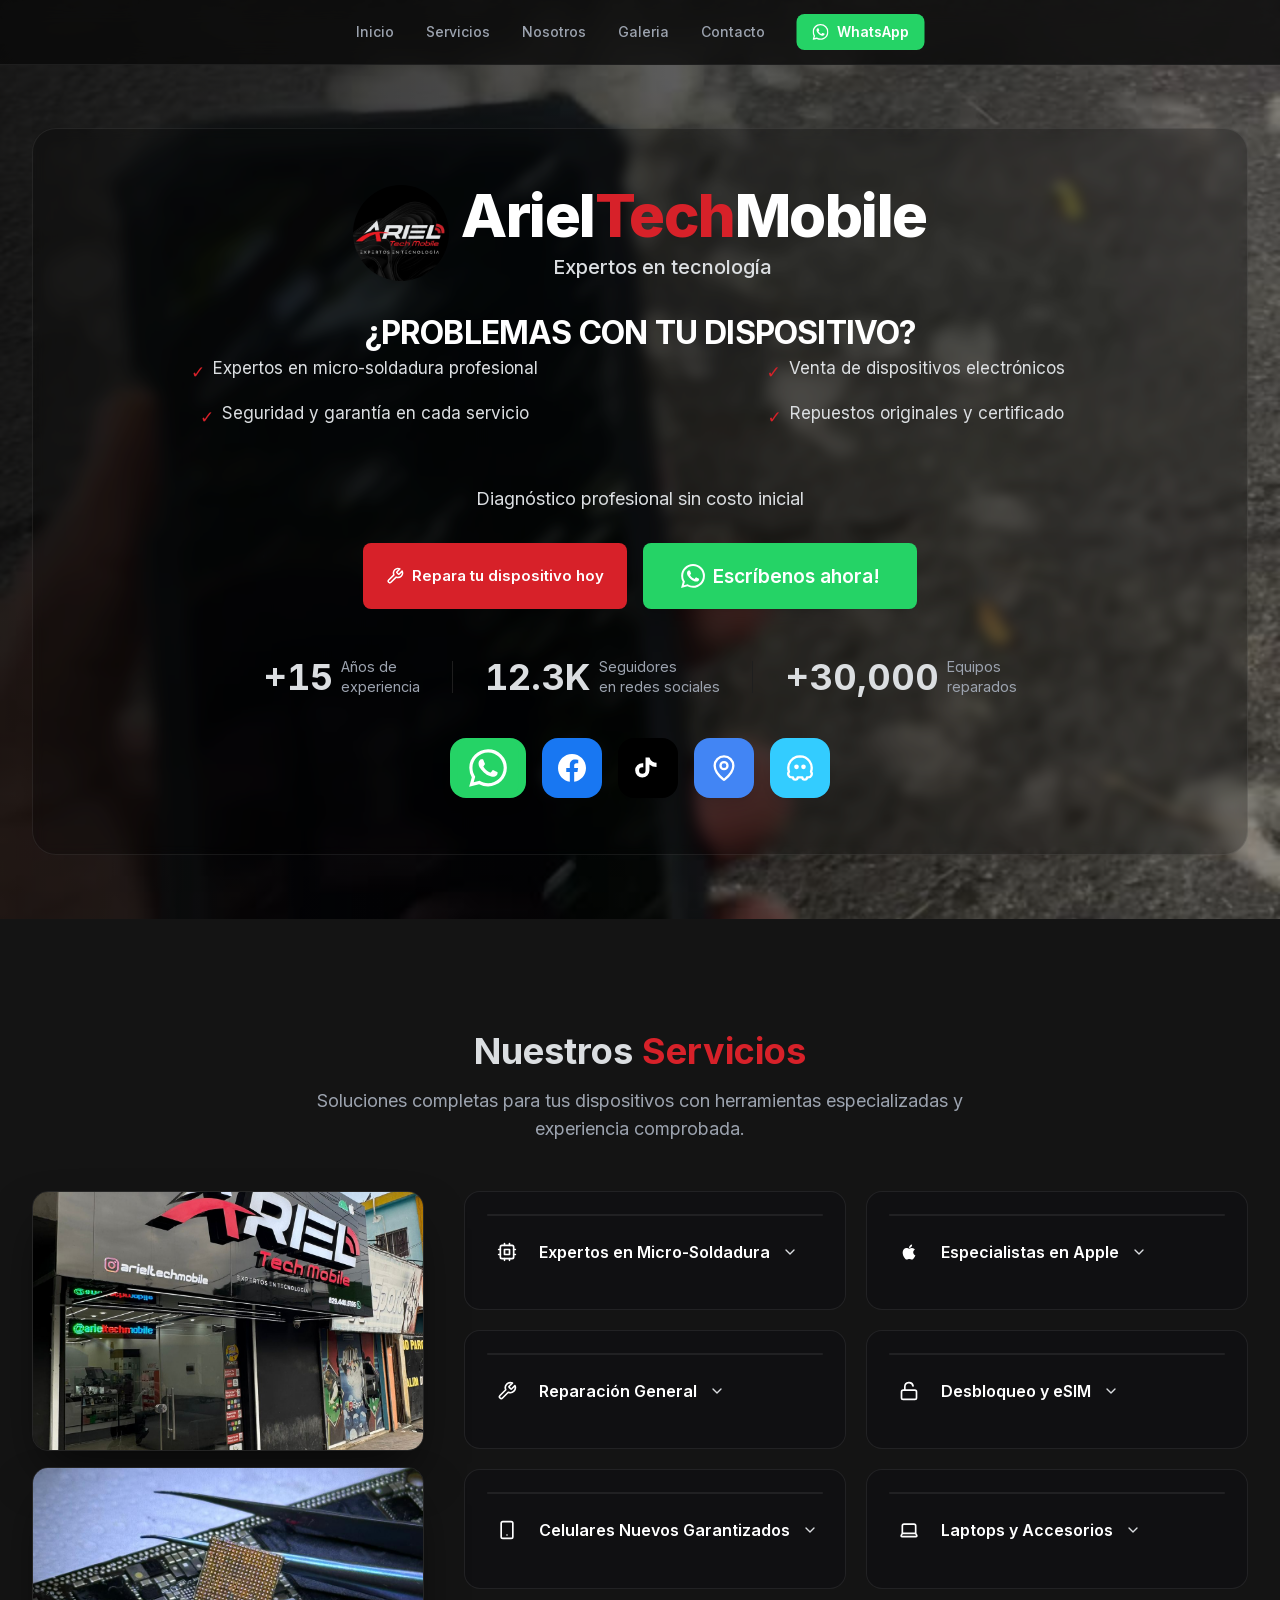
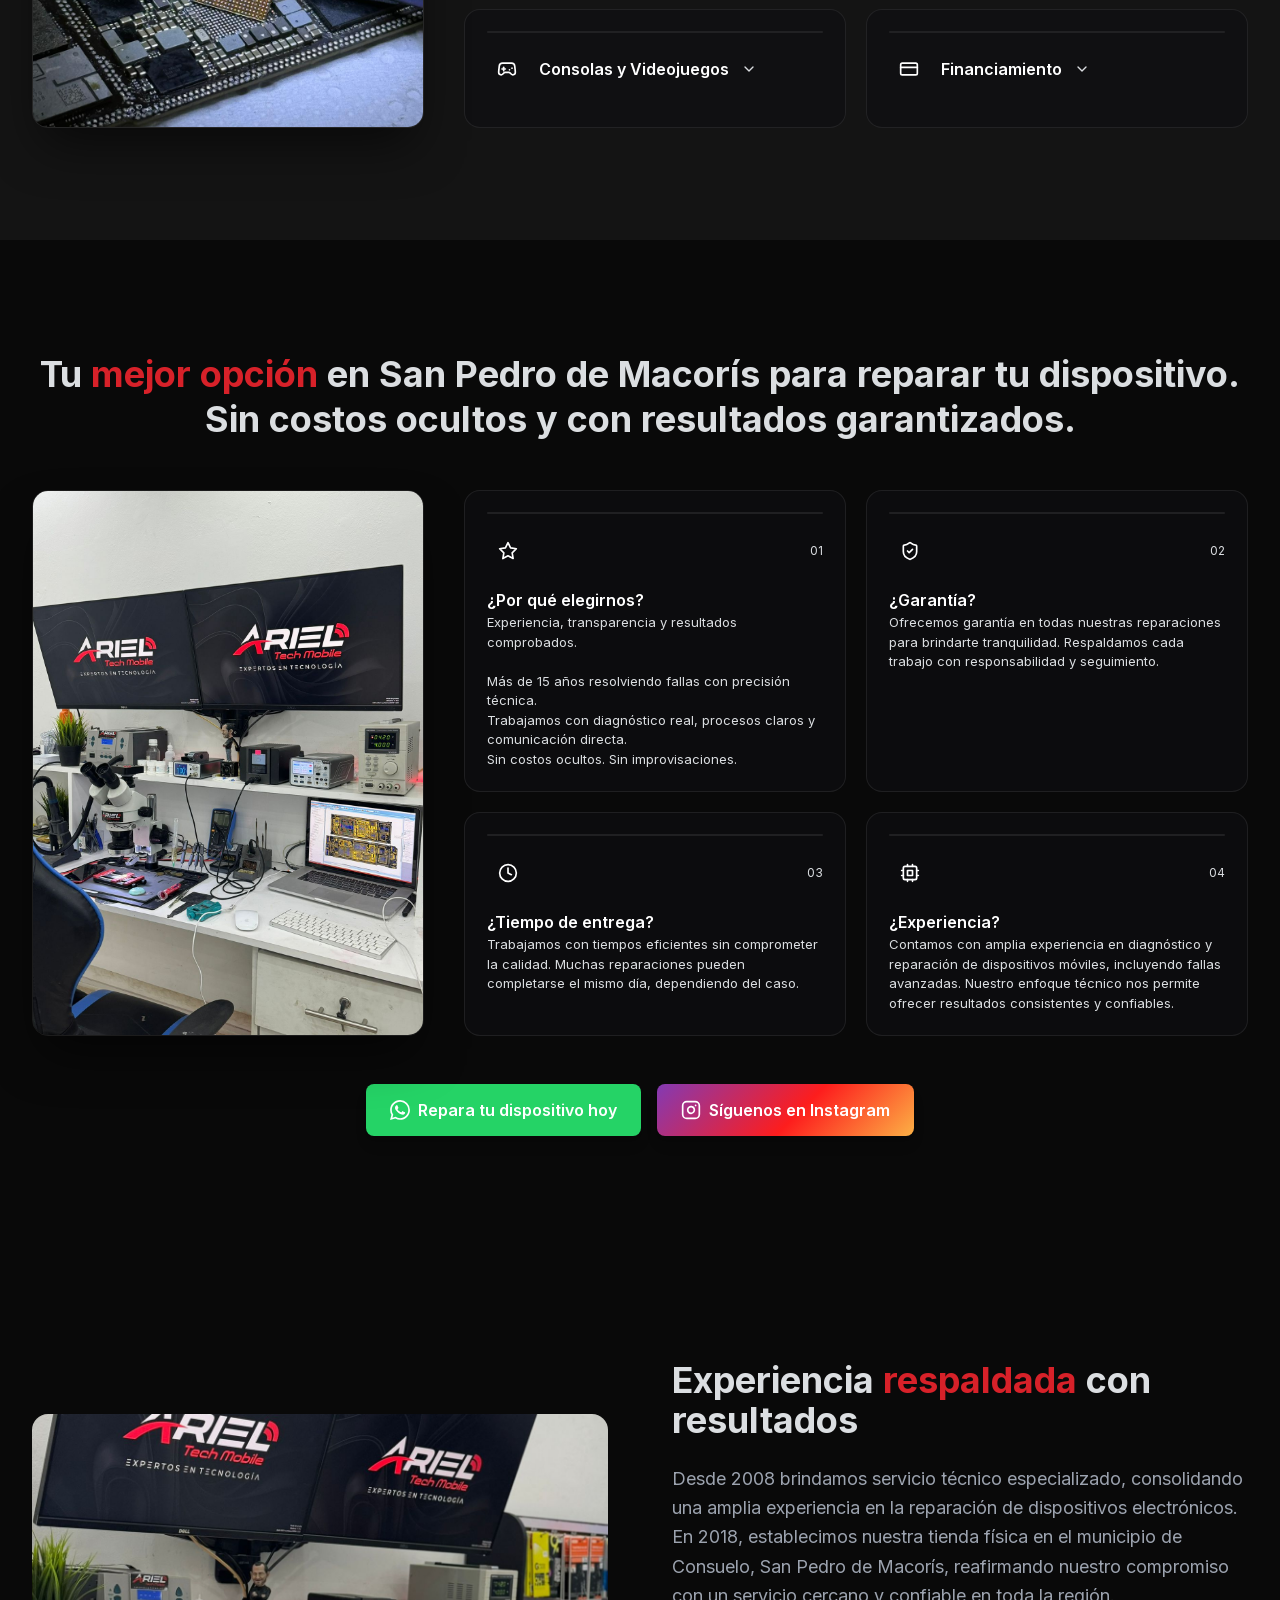
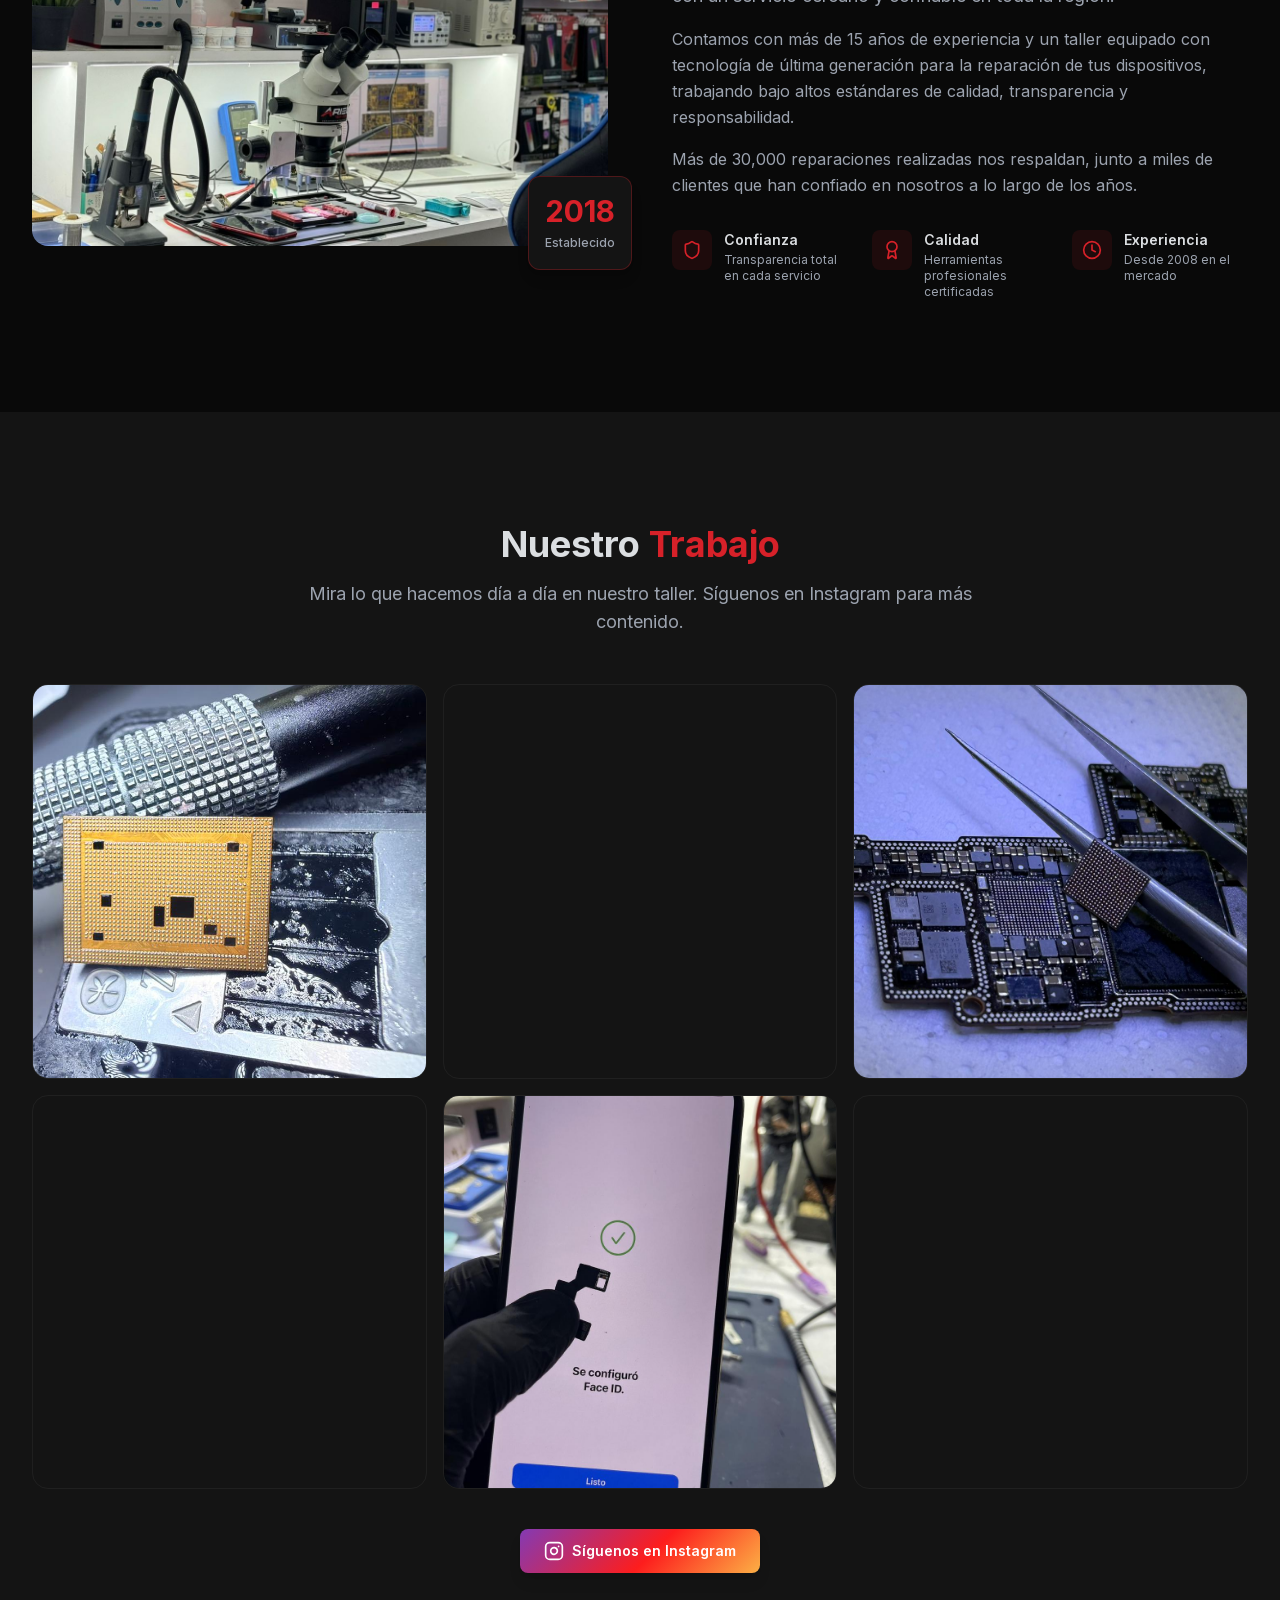
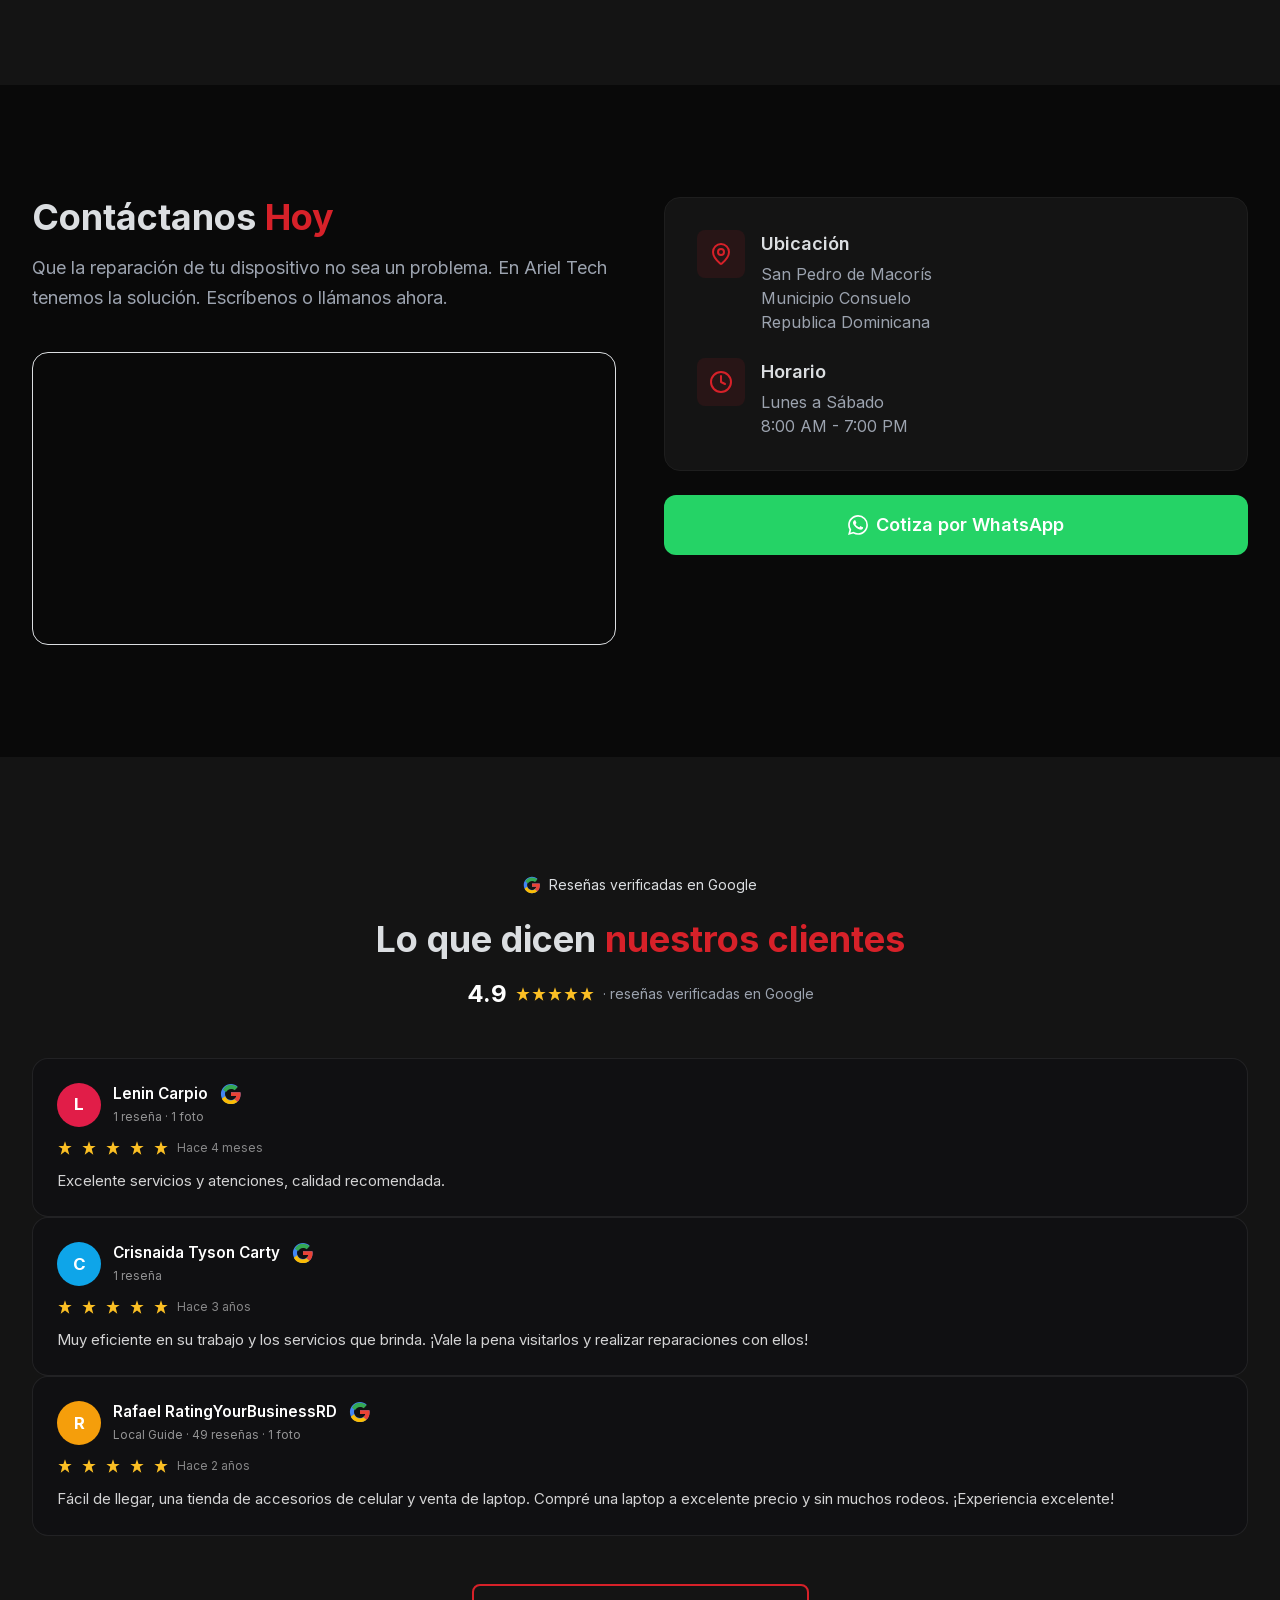
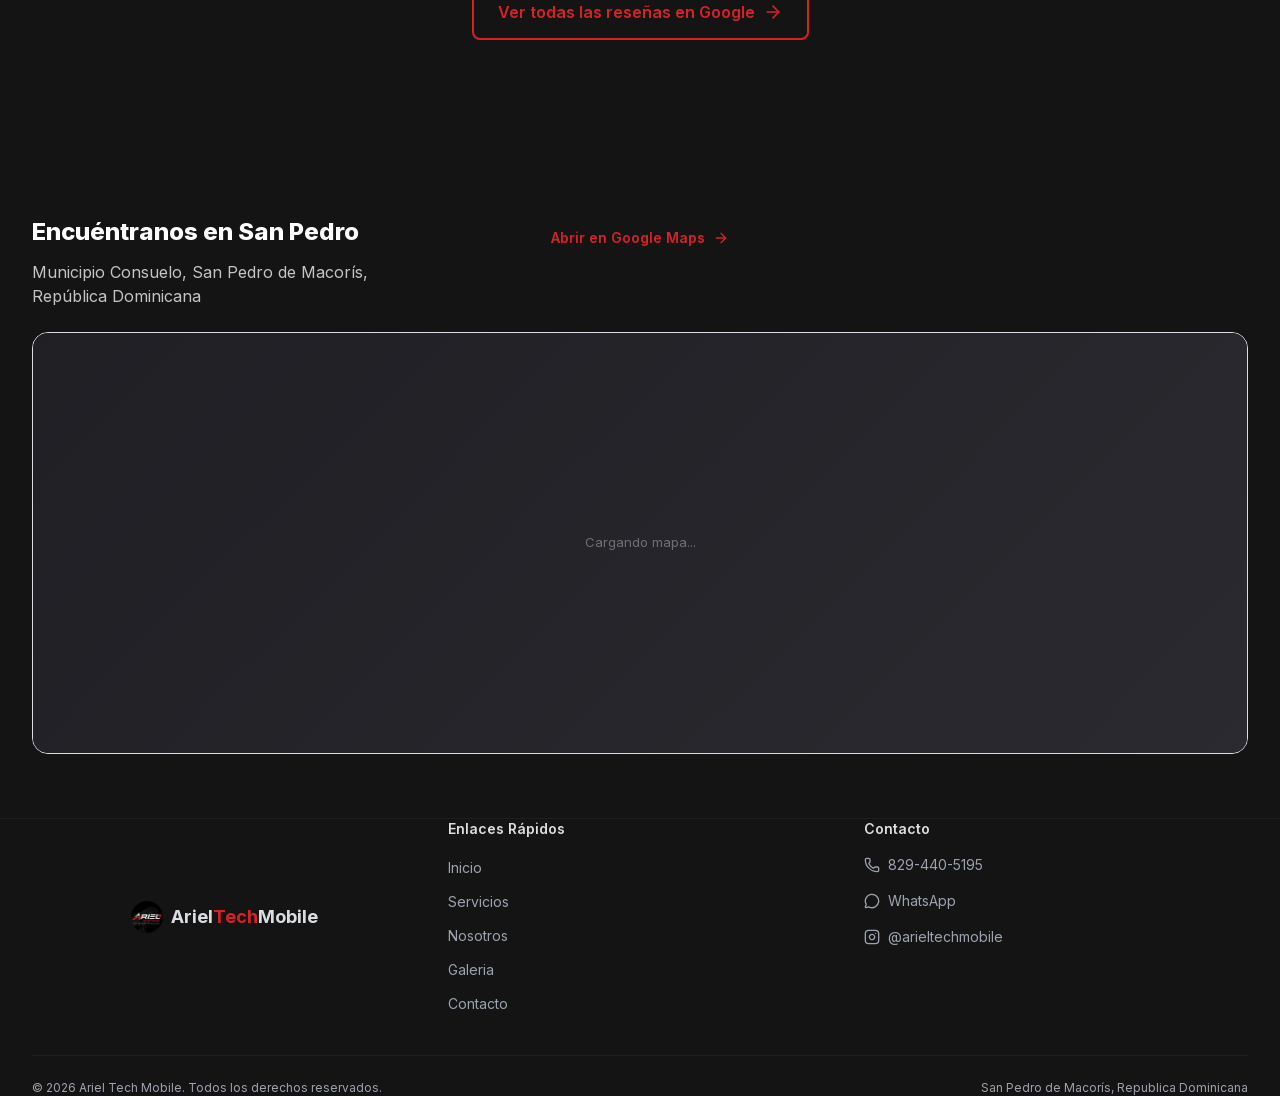
==== commit bdfa68cb: "SEO + security baseline: schema, sitemap, robots, headers - index.html head: add canonical, og:url, " ====
--- a/index.html
+++ b/index.html
@@ -1 +1 @@
-<!DOCTYPE html><html lang="es" class="inter_fe8b9d92-module__LINzvG__variable h-full antialiased"><head><link rel="preconnect" href="https://maps.google.com" crossorigin><link rel="preconnect" href="https://maps.gstatic.com" crossorigin><link rel="dns-prefetch" href="https://maps.googleapis.com"><link rel="preload" as="image" href="/images/gallery-01.jpg" fetchpriority="high"><link rel="preload" as="image" href="/images/gallery-02.jpg"><link rel="preload" as="image" href="/images/gallery-06.jpg"><script>document.documentElement.classList.add("ariel-pending");setTimeout(function(){document.documentElement.classList.remove("ariel-pending");},6000);</script><style>html.ariel-pending body{opacity:0;visibility:hidden}body{transition:opacity 220ms ease}</style><meta charSet="utf-8"/><meta name="viewport" content="width=device-width, initial-scale=1"/><link rel="preload" href="/_next/static/media/83afe278b6a6bb3c-s.p.0q-301v4kxxnr.woff2" as="font" crossorigin="" type="font/woff2"/><link rel="preload" as="image" imageSrcSet="/images/DWPJKUSCQsK.jpg 640w, /images/DWPJKUSCQsK.jpg 750w, /images/DWPJKUSCQsK.jpg 828w, /images/DWPJKUSCQsK.jpg 1080w, /images/DWPJKUSCQsK.jpg 1200w, /images/DWPJKUSCQsK.jpg 1920w, /images/DWPJKUSCQsK.jpg 2048w, /images/DWPJKUSCQsK.jpg 3840w" imageSizes="100vw"/><link rel="stylesheet" href="/_next/static/chunks/0udo0j81-xanh.css" data-precedence="next"/><link rel="preload" as="script" fetchPriority="low" href="/_next/static/chunks/0ytsjpsi521~2.js"/><script src="/_next/static/chunks/02j-2iq836.zy.js" async=""></script><script src="/_next/static/chunks/0h4bq73pogmtb.js" async=""></script><script src="/_next/static/chunks/turbopack-0rrm9uvt3pl8e.js" async=""></script><script src="/_next/static/chunks/0fsi8lw5utejl.js" async=""></script><script src="/_next/static/chunks/0d3tkj33oycf2.js" async=""></script><script src="/_next/static/chunks/0b8b3-4o-f1v2.js" async=""></script><meta name="next-size-adjust" content=""/><title>Ariel Tech Mobile | Servicio Técnico Profesional</title><meta name="description" content="Reparación profesional de celulares, laptops y accesorios. Micro-soldadura, desbloqueo y venta de equipos. Desde 2008 en San Pedro de Macorís."/><meta name="keywords" content="reparación celulares,servicio técnico,micro soldadura,San Pedro de Macorís,venta celulares,laptops,desbloqueo"/><meta property="og:title" content="Ariel Tech Mobile | Servicio Técnico Profesional"/><meta property="og:description" content="Reparación profesional de celulares, laptops y accesorios desde 2008."/><meta property="og:locale" content="es_DO"/><meta property="og:image" content="https://ariel-tech-mobile.neomac.io/opengraph-image?71f4e8fe83c6bfb7"/><meta property="og:image:type" content="image/png"/><meta property="og:image:width" content="1200"/><meta property="og:image:height" content="630"/><meta property="og:image:alt" content="Ariel Tech Mobile - Servicio Técnico Profesional"/><meta property="og:type" content="website"/><meta name="twitter:card" content="summary_large_image"/><meta name="twitter:title" content="Ariel Tech Mobile | Servicio Técnico Profesional"/><meta name="twitter:description" content="Reparación profesional de celulares, laptops y accesorios desde 2008."/><meta name="twitter:image" content="https://ariel-tech-mobile.neomac.io/opengraph-image?71f4e8fe83c6bfb7"/><meta name="twitter:image:alt" content="Ariel Tech Mobile - Servicio Técnico Profesional"/><meta name="twitter:image:type" content="image/png"/><meta name="twitter:image:width" content="1200"/><meta name="twitter:image:height" content="630"/><link rel="icon" href="/images/avatar.jpg" type="image/jpeg"/><link rel="shortcut icon" href="/images/avatar.jpg" type="image/jpeg"/><link rel="apple-touch-icon" href="/images/avatar.jpg"/><script src="/_next/static/chunks/03~yq9q893hmn.js" noModule=""></script></head><body class="min-h-full flex flex-col"><div hidden=""><!--$--><!--/$--></div><nav class="fixed top-0 left-0 right-0 z-50 bg-background/80 backdrop-blur-md border-b border-surface-light"><div class="mx-auto max-w-7xl px-4 sm:px-6 lg:px-8"><div class="flex h-16 items-center justify-between"><a href="#inicio" class="flex items-center gap-2"><img alt="Ariel Tech Mobile logo" loading="lazy" width="36" height="36" decoding="async" data-nimg="1" class="rounded-full" style="color:transparent" srcSet="/images/avatar.jpg 1x, /images/avatar.jpg 2x" src="/images/avatar.jpg"/><span class="text-lg font-bold text-text">Ariel<span class="text-primary">Tech</span>Mobile</span></a><div class="hidden md:flex items-center gap-8"><a href="#inicio" class="text-sm font-medium text-text-muted hover:text-text transition-colors duration-200 cursor-pointer">Inicio</a><a href="#servicios" class="text-sm font-medium text-text-muted hover:text-text transition-colors duration-200 cursor-pointer">Servicios</a><a href="#nosotros" class="text-sm font-medium text-text-muted hover:text-text transition-colors duration-200 cursor-pointer">Nosotros</a><a href="#galeria" class="text-sm font-medium text-text-muted hover:text-text transition-colors duration-200 cursor-pointer">Galeria</a><a href="#contacto" class="text-sm font-medium text-text-muted hover:text-text transition-colors duration-200 cursor-pointer">Contacto</a><a href="https://wa.me/%2B18294405195?text=Hola%2C%20quiero%20cotizar%20la%20reparaci%C3%B3n%20de%20mi%20celular%20%F0%9F%93%B1" target="_blank" rel="noopener noreferrer" style="background:#25D366;" class="inline-flex items-center gap-2 rounded-lg px-4 py-2 text-sm font-semibold text-white hover:brightness-110 transition-all duration-200 cursor-pointer"><svg xmlns="http://www.w3.org/2000/svg" width="16" height="16" viewBox="0 0 24 24" fill="currentColor" aria-hidden="true"><path d="M17.472 14.382c-.297-.149-1.758-.867-2.03-.967-.273-.099-.471-.148-.67.15-.197.297-.767.966-.94 1.164-.173.199-.347.223-.644.075-.297-.15-1.255-.463-2.39-1.475-.883-.788-1.48-1.761-1.653-2.059-.173-.297-.018-.458.13-.606.134-.133.298-.347.446-.52.149-.174.198-.298.298-.497.099-.198.05-.371-.025-.52-.075-.149-.669-1.612-.916-2.207-.242-.579-.487-.5-.669-.51-.173-.008-.371-.01-.57-.01-.198 0-.52.074-.792.372-.272.297-1.04 1.016-1.04 2.479 0 1.462 1.065 2.875 1.213 3.074.149.198 2.096 3.2 5.077 4.487.709.306 1.262.489 1.694.625.712.227 1.36.195 1.871.118.571-.085 1.758-.719 2.006-1.413.248-.694.248-1.289.173-1.413-.074-.124-.272-.198-.57-.347m-5.421 7.403h-.004a9.87 9.87 0 0 1-5.031-1.378l-.361-.214-3.741.982.998-3.648-.235-.374a9.86 9.86 0 0 1-1.51-5.26c.001-5.45 4.436-9.884 9.888-9.884 2.64 0 5.122 1.03 6.988 2.898a9.825 9.825 0 0 1 2.893 6.994c-.003 5.45-4.437 9.884-9.885 9.884m8.413-18.297A11.815 11.815 0 0 0 12.05 0C5.495 0 .16 5.335.157 11.892c0 2.096.547 4.142 1.588 5.945L.057 24l6.305-1.654a11.882 11.882 0 0 0 5.683 1.448h.005c6.554 0 11.89-5.335 11.893-11.893a11.821 11.821 0 0 0-3.48-8.413Z"></path></svg>WhatsApp</a></div><button class="md:hidden p-2 text-text-muted hover:text-text cursor-pointer" aria-label="Menu"><svg xmlns="http://www.w3.org/2000/svg" width="24" height="24" viewBox="0 0 24 24" fill="none" stroke="currentColor" stroke-width="2" stroke-linecap="round" stroke-linejoin="round" class="lucide lucide-menu h-6 w-6" aria-hidden="true"><path d="M4 5h16"></path><path d="M4 12h16"></path><path d="M4 19h16"></path></svg></button></div></div></nav><main><section id="inicio" class="relative min-h-screen flex items-center"><img alt="Ariel Tech Mobile taller de reparación" decoding="async" data-nimg="fill" class="object-cover" style="position:absolute;height:100%;width:100%;left:0;top:0;right:0;bottom:0;color:transparent" sizes="100vw" srcSet="/images/DWPJKUSCQsK.jpg 640w, /images/DWPJKUSCQsK.jpg 750w, /images/DWPJKUSCQsK.jpg 828w, /images/DWPJKUSCQsK.jpg 1080w, /images/DWPJKUSCQsK.jpg 1200w, /images/DWPJKUSCQsK.jpg 1920w, /images/DWPJKUSCQsK.jpg 2048w, /images/DWPJKUSCQsK.jpg 3840w" src="/images/DWPJKUSCQsK.jpg"/><div class="absolute inset-0 bg-gradient-to-r from-background via-background/90 to-background/50"></div><div class="relative z-10 mx-auto max-w-7xl px-4 sm:px-6 lg:px-8 py-32"><div class="max-w-2xl"><div class="inline-flex items-center gap-2 rounded-full bg-surface/80 border border-surface-light px-4 py-1.5 text-sm text-primary font-medium mb-6"><span class="h-2 w-2 rounded-full bg-primary animate-pulse"></span>Desde 2008 sirviendo con excelencia</div><h1 class="text-4xl sm:text-5xl lg:text-6xl font-extrabold leading-tight tracking-tight text-text">Servicio Técnico<!-- --> <span class="text-primary">Profesional</span></h1><p class="mt-6 text-lg sm:text-xl text-text-muted leading-relaxed max-w-xl">Reparación de celulares, laptops y accesorios con herramientas especializadas y micro-soldadura. Resultados garantizados.</p><div class="mt-10 flex flex-col sm:flex-row gap-4"><a href="https://wa.me/%2B18294405195?text=Hola%2C%20quiero%20cotizar%20la%20reparaci%C3%B3n%20de%20mi%20celular%20%F0%9F%93%B1" target="_blank" rel="noopener noreferrer" class="inline-flex items-center justify-center gap-2 rounded-lg bg-cta px-6 py-3.5 text-base font-semibold text-white hover:bg-cta-hover transition-colors duration-200 cursor-pointer"><svg xmlns="http://www.w3.org/2000/svg" width="24" height="24" viewBox="0 0 24 24" fill="none" stroke="currentColor" stroke-width="2" stroke-linecap="round" stroke-linejoin="round" class="lucide lucide-message-circle h-5 w-5" aria-hidden="true"><path d="M2.992 16.342a2 2 0 0 1 .094 1.167l-1.065 3.29a1 1 0 0 0 1.236 1.168l3.413-.998a2 2 0 0 1 1.099.092 10 10 0 1 0-4.777-4.719"></path></svg>Escríbenos por WhatsApp</a><a href="tel:8294405195" class="inline-flex items-center justify-center gap-2 rounded-lg border-2 border-primary px-6 py-3.5 text-base font-semibold text-primary hover:bg-primary/10 transition-colors duration-200 cursor-pointer"><svg xmlns="http://www.w3.org/2000/svg" width="24" height="24" viewBox="0 0 24 24" fill="none" stroke="currentColor" stroke-width="2" stroke-linecap="round" stroke-linejoin="round" class="lucide lucide-phone h-5 w-5" aria-hidden="true"><path d="M13.832 16.568a1 1 0 0 0 1.213-.303l.355-.465A2 2 0 0 1 17 15h3a2 2 0 0 1 2 2v3a2 2 0 0 1-2 2A18 18 0 0 1 2 4a2 2 0 0 1 2-2h3a2 2 0 0 1 2 2v3a2 2 0 0 1-.8 1.6l-.468.351a1 1 0 0 0-.292 1.233 14 14 0 0 0 6.392 6.384"></path></svg>829-440-5195</a></div><div class="mt-12 flex items-center gap-8 text-sm text-text-muted"><div class="flex items-center gap-2"><span class="text-2xl font-bold text-text">13+</span><span>Años de<br/>experiencia</span></div><div class="h-8 w-px bg-surface-light"></div><div class="flex items-center gap-2"><span class="text-2xl font-bold text-text">8.6K</span><span>Seguidores<br/>en Instagram</span></div><div class="h-8 w-px bg-surface-light"></div><div class="flex items-center gap-2"><span class="text-2xl font-bold text-text">100%</span><span>Herramientas<br/>profesionales</span></div></div></div></div></section><section id="servicios" class="py-20 sm:py-28 bg-surface"><div class="mx-auto max-w-7xl px-4 sm:px-6 lg:px-8"><div class="text-center max-w-2xl mx-auto mb-16"><h2 class="text-3xl sm:text-4xl font-bold text-text">Nuestros <span class="text-primary">Servicios</span></h2><p class="mt-4 text-text-muted text-lg">Soluciones completas para tus dispositivos con herramientas especializadas y experiencia comprobada.</p></div><div class="grid grid-cols-1 sm:grid-cols-2 lg:grid-cols-3 gap-6"><div class="group rounded-2xl bg-background border border-surface-light p-7 hover:border-primary/50 transition-all duration-200"><div class="flex h-12 w-12 items-center justify-center rounded-lg bg-primary/10 text-primary mb-5 group-hover:bg-primary/20 transition-colors duration-200"><svg xmlns="http://www.w3.org/2000/svg" width="24" height="24" viewBox="0 0 24 24" fill="none" stroke="currentColor" stroke-width="2" stroke-linecap="round" stroke-linejoin="round" class="lucide lucide-cpu h-6 w-6" aria-hidden="true"><path d="M12 20v2"></path><path d="M12 2v2"></path><path d="M17 20v2"></path><path d="M17 2v2"></path><path d="M2 12h2"></path><path d="M2 17h2"></path><path d="M2 7h2"></path><path d="M20 12h2"></path><path d="M20 17h2"></path><path d="M20 7h2"></path><path d="M7 20v2"></path><path d="M7 2v2"></path><rect x="4" y="4" width="16" height="16" rx="2"></rect><rect x="8" y="8" width="8" height="8" rx="1"></rect></svg></div><h3 class="text-lg font-semibold text-text mb-2">Micro-Soldadura</h3><p class="text-text-muted text-sm leading-relaxed">Reparaciones a nivel de placa con equipo de micro-soldadura profesional. Diagnóstico preciso y resultados garantizados.</p></div><div class="group rounded-2xl bg-background border border-surface-light p-7 hover:border-primary/50 transition-all duration-200"><div class="flex h-12 w-12 items-center justify-center rounded-lg bg-primary/10 text-primary mb-5 group-hover:bg-primary/20 transition-colors duration-200"><svg xmlns="http://www.w3.org/2000/svg" width="24" height="24" viewBox="0 0 24 24" fill="none" stroke="currentColor" stroke-width="2" stroke-linecap="round" stroke-linejoin="round" class="lucide lucide-smartphone h-6 w-6" aria-hidden="true"><rect width="14" height="20" x="5" y="2" rx="2" ry="2"></rect><path d="M12 18h.01"></path></svg></div><h3 class="text-lg font-semibold text-text mb-2">Venta de Celulares</h3><p class="text-text-muted text-sm leading-relaxed">Celulares nuevos y usados de las mejores marcas. iPhone, Samsung, Xiaomi y mas con garantía.</p></div><div class="group rounded-2xl bg-background border border-surface-light p-7 hover:border-primary/50 transition-all duration-200"><div class="flex h-12 w-12 items-center justify-center rounded-lg bg-primary/10 text-primary mb-5 group-hover:bg-primary/20 transition-colors duration-200"><svg xmlns="http://www.w3.org/2000/svg" width="24" height="24" viewBox="0 0 24 24" fill="none" stroke="currentColor" stroke-width="2" stroke-linecap="round" stroke-linejoin="round" class="lucide lucide-laptop h-6 w-6" aria-hidden="true"><path d="M18 5a2 2 0 0 1 2 2v8.526a2 2 0 0 0 .212.897l1.068 2.127a1 1 0 0 1-.9 1.45H3.62a1 1 0 0 1-.9-1.45l1.068-2.127A2 2 0 0 0 4 15.526V7a2 2 0 0 1 2-2z"></path><path d="M20.054 15.987H3.946"></path></svg></div><h3 class="text-lg font-semibold text-text mb-2">Laptops y Accesorios</h3><p class="text-text-muted text-sm leading-relaxed">Venta y reparación de laptops. Amplio catalogo de accesorios, cargadores originales y protectores.</p></div><div class="group rounded-2xl bg-background border border-surface-light p-7 hover:border-primary/50 transition-all duration-200"><div class="flex h-12 w-12 items-center justify-center rounded-lg bg-primary/10 text-primary mb-5 group-hover:bg-primary/20 transition-colors duration-200"><svg xmlns="http://www.w3.org/2000/svg" width="24" height="24" viewBox="0 0 24 24" fill="none" stroke="currentColor" stroke-width="2" stroke-linecap="round" stroke-linejoin="round" class="lucide lucide-wrench h-6 w-6" aria-hidden="true"><path d="M14.7 6.3a1 1 0 0 0 0 1.4l1.6 1.6a1 1 0 0 0 1.4 0l3.106-3.105c.32-.322.863-.22.983.218a6 6 0 0 1-8.259 7.057l-7.91 7.91a1 1 0 0 1-2.999-3l7.91-7.91a6 6 0 0 1 7.057-8.259c.438.12.54.662.219.984z"></path></svg></div><h3 class="text-lg font-semibold text-text mb-2">Reparación General</h3><p class="text-text-muted text-sm leading-relaxed">Pantallas, baterías, puertos de carga, cámaras y mas. Servicio técnico completo para todo tipo de dispositivos.</p></div><div class="group rounded-2xl bg-background border border-surface-light p-7 hover:border-primary/50 transition-all duration-200"><div class="flex h-12 w-12 items-center justify-center rounded-lg bg-primary/10 text-primary mb-5 group-hover:bg-primary/20 transition-colors duration-200"><svg xmlns="http://www.w3.org/2000/svg" width="24" height="24" viewBox="0 0 24 24" fill="none" stroke="currentColor" stroke-width="2" stroke-linecap="round" stroke-linejoin="round" class="lucide lucide-lock-open h-6 w-6" aria-hidden="true"><rect width="18" height="11" x="3" y="11" rx="2" ry="2"></rect><path d="M7 11V7a5 5 0 0 1 9.9-1"></path></svg></div><h3 class="text-lg font-semibold text-text mb-2">Desbloqueo de Equipos</h3><p class="text-text-muted text-sm leading-relaxed">Desbloqueo y activacion de celulares. Servicio rápido y seguro para cualquier modelo y operadora.</p></div><div class="group rounded-2xl bg-background border border-surface-light p-7 hover:border-primary/50 transition-all duration-200"><div class="flex h-12 w-12 items-center justify-center rounded-lg bg-primary/10 text-primary mb-5 group-hover:bg-primary/20 transition-colors duration-200"><svg xmlns="http://www.w3.org/2000/svg" width="24" height="24" viewBox="0 0 24 24" fill="none" stroke="currentColor" stroke-width="2" stroke-linecap="round" stroke-linejoin="round" class="lucide lucide-credit-card h-6 w-6" aria-hidden="true"><rect width="20" height="14" x="2" y="5" rx="2"></rect><line x1="2" x2="22" y1="10" y2="10"></line></svg></div><h3 class="text-lg font-semibold text-text mb-2">Financiamiento</h3><p class="text-text-muted text-sm leading-relaxed">Facilidades de pago disponibles. Adquiere tu equipo nuevo o reparación con opciones de financiamiento.</p></div></div></div></section><section id="nosotros" class="py-20 sm:py-28"><div class="mx-auto max-w-7xl px-4 sm:px-6 lg:px-8"><div class="grid grid-cols-1 lg:grid-cols-2 gap-12 lg:gap-16 items-center"><div class="relative"><div class="relative aspect-[4/3] rounded-2xl overflow-hidden"><img alt="Taller de reparación Ariel Tech Mobile" loading="lazy" decoding="async" data-nimg="fill" class="object-cover" style="position:absolute;height:100%;width:100%;left:0;top:0;right:0;bottom:0;color:transparent" sizes="100vw" srcSet="/images/gallery-08.jpg 640w, /images/gallery-08.jpg 750w, /images/gallery-08.jpg 828w, /images/gallery-08.jpg 1080w, /images/gallery-08.jpg 1200w, /images/gallery-08.jpg 1920w, /images/gallery-08.jpg 2048w, /images/gallery-08.jpg 3840w" src="/images/gallery-08.jpg"/></div><div class="absolute -bottom-6 -right-6 bg-surface border border-primary/30 rounded-xl p-4 shadow-lg"><div class="text-center"><span class="block text-3xl font-bold text-primary">2008</span><span class="text-xs text-text-muted font-medium">Establecido</span></div></div></div><div><h2 class="text-3xl sm:text-4xl font-bold text-text">Expertos en<!-- --> <span class="text-primary">Tecnología</span> <!-- -->desde 2008</h2><p class="mt-6 text-text-muted text-lg leading-relaxed">En Ariel Tech Mobile ofrecemos servicio técnico profesional en San Pedro de Macorís. Con las mejores herramientas y conocimiento especializado, garantizamos resultados profesionales en cada reparación.</p><p class="mt-4 text-text-muted leading-relaxed">Somos reconocidos por nuestra transparencia, honestidad y compromiso con cada cliente. No importa si necesitas una reparación compleja de micro-soldadura o simplemente un cargador original — te atendemos con la misma dedicacion.</p><div class="mt-8 grid grid-cols-1 sm:grid-cols-3 gap-6"><div class="flex items-start gap-3"><div class="flex h-10 w-10 shrink-0 items-center justify-center rounded-lg bg-primary/10 text-primary"><svg xmlns="http://www.w3.org/2000/svg" width="24" height="24" viewBox="0 0 24 24" fill="none" stroke="currentColor" stroke-width="2" stroke-linecap="round" stroke-linejoin="round" class="lucide lucide-shield h-5 w-5" aria-hidden="true"><path d="M20 13c0 5-3.5 7.5-7.66 8.95a1 1 0 0 1-.67-.01C7.5 20.5 4 18 4 13V6a1 1 0 0 1 1-1c2 0 4.5-1.2 6.24-2.72a1.17 1.17 0 0 1 1.52 0C14.51 3.81 17 5 19 5a1 1 0 0 1 1 1z"></path></svg></div><div><h4 class="text-sm font-semibold text-text">Confianza</h4><p class="text-xs text-text-muted mt-0.5">Transparencia total en cada servicio</p></div></div><div class="flex items-start gap-3"><div class="flex h-10 w-10 shrink-0 items-center justify-center rounded-lg bg-primary/10 text-primary"><svg xmlns="http://www.w3.org/2000/svg" width="24" height="24" viewBox="0 0 24 24" fill="none" stroke="currentColor" stroke-width="2" stroke-linecap="round" stroke-linejoin="round" class="lucide lucide-award h-5 w-5" aria-hidden="true"><path d="m15.477 12.89 1.515 8.526a.5.5 0 0 1-.81.47l-3.58-2.687a1 1 0 0 0-1.197 0l-3.586 2.686a.5.5 0 0 1-.81-.469l1.514-8.526"></path><circle cx="12" cy="8" r="6"></circle></svg></div><div><h4 class="text-sm font-semibold text-text">Calidad</h4><p class="text-xs text-text-muted mt-0.5">Herramientas profesionales certificadas</p></div></div><div class="flex items-start gap-3"><div class="flex h-10 w-10 shrink-0 items-center justify-center rounded-lg bg-primary/10 text-primary"><svg xmlns="http://www.w3.org/2000/svg" width="24" height="24" viewBox="0 0 24 24" fill="none" stroke="currentColor" stroke-width="2" stroke-linecap="round" stroke-linejoin="round" class="lucide lucide-clock h-5 w-5" aria-hidden="true"><circle cx="12" cy="12" r="10"></circle><path d="M12 6v6l4 2"></path></svg></div><div><h4 class="text-sm font-semibold text-text">Experiencia</h4><p class="text-xs text-text-muted mt-0.5">Desde 2008 en el mercado</p></div></div></div></div></div></div></section><section id="galeria" class="py-20 sm:py-28 bg-surface"><div class="mx-auto max-w-7xl px-4 sm:px-6 lg:px-8"><div class="text-center max-w-2xl mx-auto mb-12"><h2 class="text-3xl sm:text-4xl font-bold text-text">Nuestro <span class="text-primary">Trabajo</span></h2><p class="mt-4 text-text-muted text-lg">Mira lo que hacemos dia a dia en nuestro taller. Síguenos en Instagram para mas contenido.</p></div><div class="grid grid-cols-2 md:grid-cols-3 gap-3 sm:gap-4"><div class="group relative aspect-square rounded-xl overflow-hidden"><img alt="Ariel Tech Mobile tienda" loading="lazy" decoding="async" data-nimg="fill" class="object-cover group-hover:scale-105 transition-transform duration-300" style="position:absolute;height:100%;width:100%;left:0;top:0;right:0;bottom:0;color:transparent" sizes="100vw" srcSet="/images/DWPJKUSCQsK.jpg 640w, /images/DWPJKUSCQsK.jpg 750w, /images/DWPJKUSCQsK.jpg 828w, /images/DWPJKUSCQsK.jpg 1080w, /images/DWPJKUSCQsK.jpg 1200w, /images/DWPJKUSCQsK.jpg 1920w, /images/DWPJKUSCQsK.jpg 2048w, /images/DWPJKUSCQsK.jpg 3840w" src="/images/DWPJKUSCQsK.jpg"/><div class="absolute inset-0 bg-background/0 group-hover:bg-background/40 transition-colors duration-300"></div></div><div class="group relative aspect-square rounded-xl overflow-hidden"><img alt="Servicio de reparación" loading="lazy" decoding="async" data-nimg="fill" class="object-cover group-hover:scale-105 transition-transform duration-300" style="position:absolute;height:100%;width:100%;left:0;top:0;right:0;bottom:0;color:transparent" sizes="100vw" srcSet="/images/gallery-08.jpg 640w, /images/gallery-08.jpg 750w, /images/gallery-08.jpg 828w, /images/gallery-08.jpg 1080w, /images/gallery-08.jpg 1200w, /images/gallery-08.jpg 1920w, /images/gallery-08.jpg 2048w, /images/gallery-08.jpg 3840w" src="/images/gallery-08.jpg"/><div class="absolute inset-0 bg-background/0 group-hover:bg-background/40 transition-colors duration-300"></div></div><div class="group relative aspect-square rounded-xl overflow-hidden"><img alt="Trabajo profesional" loading="lazy" decoding="async" data-nimg="fill" class="object-cover group-hover:scale-105 transition-transform duration-300" style="position:absolute;height:100%;width:100%;left:0;top:0;right:0;bottom:0;color:transparent" sizes="100vw" srcSet="/images/DP6qUsSEfBQ.jpg 640w, /images/DP6qUsSEfBQ.jpg 750w, /images/DP6qUsSEfBQ.jpg 828w, /images/DP6qUsSEfBQ.jpg 1080w, /images/DP6qUsSEfBQ.jpg 1200w, /images/DP6qUsSEfBQ.jpg 1920w, /images/DP6qUsSEfBQ.jpg 2048w, /images/DP6qUsSEfBQ.jpg 3840w" src="/images/DP6qUsSEfBQ.jpg"/><div class="absolute inset-0 bg-background/0 group-hover:bg-background/40 transition-colors duration-300"></div></div><div class="group relative aspect-square rounded-xl overflow-hidden"><img alt="Tips tecnologicos" loading="lazy" decoding="async" data-nimg="fill" class="object-cover group-hover:scale-105 transition-transform duration-300" style="position:absolute;height:100%;width:100%;left:0;top:0;right:0;bottom:0;color:transparent" sizes="100vw" srcSet="/images/DMsYhbHRtzx.jpg 640w, /images/DMsYhbHRtzx.jpg 750w, /images/DMsYhbHRtzx.jpg 828w, /images/DMsYhbHRtzx.jpg 1080w, /images/DMsYhbHRtzx.jpg 1200w, /images/DMsYhbHRtzx.jpg 1920w, /images/DMsYhbHRtzx.jpg 2048w, /images/DMsYhbHRtzx.jpg 3840w" src="/images/DMsYhbHRtzx.jpg"/><div class="absolute inset-0 bg-background/0 group-hover:bg-background/40 transition-colors duration-300"></div></div><div class="group relative aspect-square rounded-xl overflow-hidden"><img alt="Consejos de cargadores" loading="lazy" decoding="async" data-nimg="fill" class="object-cover group-hover:scale-105 transition-transform duration-300" style="position:absolute;height:100%;width:100%;left:0;top:0;right:0;bottom:0;color:transparent" sizes="100vw" srcSet="/images/DQP0X-iEaZC.jpg 640w, /images/DQP0X-iEaZC.jpg 750w, /images/DQP0X-iEaZC.jpg 828w, /images/DQP0X-iEaZC.jpg 1080w, /images/DQP0X-iEaZC.jpg 1200w, /images/DQP0X-iEaZC.jpg 1920w, /images/DQP0X-iEaZC.jpg 2048w, /images/DQP0X-iEaZC.jpg 3840w" src="/images/DQP0X-iEaZC.jpg"/><div class="absolute inset-0 bg-background/0 group-hover:bg-background/40 transition-colors duration-300"></div></div><div class="group relative aspect-square rounded-xl overflow-hidden"><img alt="Contenido educativo" loading="lazy" decoding="async" data-nimg="fill" class="object-cover group-hover:scale-105 transition-transform duration-300" style="position:absolute;height:100%;width:100%;left:0;top:0;right:0;bottom:0;color:transparent" sizes="100vw" srcSet="/images/DSYaq3-kV8_.jpg 640w, /images/DSYaq3-kV8_.jpg 750w, /images/DSYaq3-kV8_.jpg 828w, /images/DSYaq3-kV8_.jpg 1080w, /images/DSYaq3-kV8_.jpg 1200w, /images/DSYaq3-kV8_.jpg 1920w, /images/DSYaq3-kV8_.jpg 2048w, /images/DSYaq3-kV8_.jpg 3840w" src="/images/DSYaq3-kV8_.jpg"/><div class="absolute inset-0 bg-background/0 group-hover:bg-background/40 transition-colors duration-300"></div></div></div><div class="mt-10 text-center"><a href="https://www.instagram.com/arieltechmobile/" target="_blank" rel="noopener noreferrer" class="inline-flex items-center gap-2 rounded-lg border-2 border-primary px-6 py-3 text-base font-semibold text-primary hover:bg-primary/10 transition-colors duration-200 cursor-pointer"><svg class="h-5 w-5" viewBox="0 0 24 24" fill="none" stroke="currentColor" stroke-width="2" stroke-linecap="round" stroke-linejoin="round"><rect width="20" height="20" x="2" y="2" rx="5" ry="5"></rect><path d="M16 11.37A4 4 0 1 1 12.63 8 4 4 0 0 1 16 11.37z"></path><line x1="17.5" x2="17.51" y1="6.5" y2="6.5"></line></svg>Síguenos en Instagram</a></div></div></section><section id="contacto" class="py-20 sm:py-28"><div class="mx-auto max-w-7xl px-4 sm:px-6 lg:px-8"><div class="grid grid-cols-1 lg:grid-cols-2 gap-12"><div><h2 class="text-3xl sm:text-4xl font-bold text-text">Contáctanos <span class="text-primary">Hoy</span></h2><p class="mt-4 text-text-muted text-lg leading-relaxed">Que la reparación de tu dispositivo no sea un problema. En Ariel Tech tenemos la solución. Escríbenos o llámanos ahora.</p><div class="mt-10 space-y-6"><a href="https://wa.me/%2B18294405195?text=Hola%2C%20quiero%20cotizar%20la%20reparaci%C3%B3n%20de%20mi%20celular%20%F0%9F%93%B1" target="_blank" rel="noopener noreferrer" class="flex items-center gap-4 rounded-xl bg-surface border border-surface-light p-5 hover:border-green-500/50 transition-all duration-200 cursor-pointer group"><div class="flex h-12 w-12 items-center justify-center rounded-lg bg-green-500/10 text-green-500 group-hover:bg-green-500/20 transition-colors duration-200"><svg xmlns="http://www.w3.org/2000/svg" width="24" height="24" viewBox="0 0 24 24" fill="none" stroke="currentColor" stroke-width="2" stroke-linecap="round" stroke-linejoin="round" class="lucide lucide-message-circle h-6 w-6" aria-hidden="true"><path d="M2.992 16.342a2 2 0 0 1 .094 1.167l-1.065 3.29a1 1 0 0 0 1.236 1.168l3.413-.998a2 2 0 0 1 1.099.092 10 10 0 1 0-4.777-4.719"></path></svg></div><div><p class="text-sm font-semibold text-text">WhatsApp</p><p class="text-sm text-text-muted">829-440-5195</p></div></a><a href="tel:8294405195" class="flex items-center gap-4 rounded-xl bg-surface border border-surface-light p-5 hover:border-primary transition-all duration-200 cursor-pointer group"><div class="flex h-12 w-12 items-center justify-center rounded-lg bg-primary/10 text-primary group-hover:bg-primary/20 transition-colors duration-200"><svg xmlns="http://www.w3.org/2000/svg" width="24" height="24" viewBox="0 0 24 24" fill="none" stroke="currentColor" stroke-width="2" stroke-linecap="round" stroke-linejoin="round" class="lucide lucide-phone h-6 w-6" aria-hidden="true"><path d="M13.832 16.568a1 1 0 0 0 1.213-.303l.355-.465A2 2 0 0 1 17 15h3a2 2 0 0 1 2 2v3a2 2 0 0 1-2 2A18 18 0 0 1 2 4a2 2 0 0 1 2-2h3a2 2 0 0 1 2 2v3a2 2 0 0 1-.8 1.6l-.468.351a1 1 0 0 0-.292 1.233 14 14 0 0 0 6.392 6.384"></path></svg></div><div><p class="text-sm font-semibold text-text">Teléfono</p><p class="text-sm text-text-muted">829-440-5195</p></div></a><a href="https://www.instagram.com/arieltechmobile/" target="_blank" rel="noopener noreferrer" class="flex items-center gap-4 rounded-xl bg-surface border border-surface-light p-5 hover:border-pink-500/50 transition-all duration-200 cursor-pointer group"><div class="flex h-12 w-12 items-center justify-center rounded-lg bg-pink-500/10 text-pink-500 group-hover:bg-pink-500/20 transition-colors duration-200"><svg class="h-6 w-6" viewBox="0 0 24 24" fill="none" stroke="currentColor" stroke-width="2" stroke-linecap="round" stroke-linejoin="round"><rect width="20" height="20" x="2" y="2" rx="5" ry="5"></rect><path d="M16 11.37A4 4 0 1 1 12.63 8 4 4 0 0 1 16 11.37z"></path><line x1="17.5" x2="17.51" y1="6.5" y2="6.5"></line></svg></div><div><p class="text-sm font-semibold text-text">Instagram</p><p class="text-sm text-text-muted">@arieltechmobile</p></div></a></div></div><div class="space-y-6"><div class="rounded-2xl bg-surface border border-surface-light p-8"><div class="flex items-start gap-4 mb-6"><div class="flex h-12 w-12 shrink-0 items-center justify-center rounded-lg bg-cta/10 text-cta"><svg xmlns="http://www.w3.org/2000/svg" width="24" height="24" viewBox="0 0 24 24" fill="none" stroke="currentColor" stroke-width="2" stroke-linecap="round" stroke-linejoin="round" class="lucide lucide-map-pin h-6 w-6" aria-hidden="true"><path d="M20 10c0 4.993-5.539 10.193-7.399 11.799a1 1 0 0 1-1.202 0C9.539 20.193 4 14.993 4 10a8 8 0 0 1 16 0"></path><circle cx="12" cy="10" r="3"></circle></svg></div><div><h3 class="text-lg font-semibold text-text">Ubicación</h3><p class="text-text-muted mt-1">San Pedro de Macorís<br/>Municipio Consuelo<br/>Republica Dominicana</p></div></div><div class="flex items-start gap-4"><div class="flex h-12 w-12 shrink-0 items-center justify-center rounded-lg bg-primary/10 text-primary"><svg xmlns="http://www.w3.org/2000/svg" width="24" height="24" viewBox="0 0 24 24" fill="none" stroke="currentColor" stroke-width="2" stroke-linecap="round" stroke-linejoin="round" class="lucide lucide-clock h-6 w-6" aria-hidden="true"><circle cx="12" cy="12" r="10"></circle><path d="M12 6v6l4 2"></path></svg></div><div><h3 class="text-lg font-semibold text-text">Horario</h3><p class="text-text-muted mt-1">Lunes a Sábado<br/>8:00 AM - 7:00 PM</p></div></div></div><a href="https://wa.me/%2B18294405195?text=Hola%2C%20quiero%20cotizar%20la%20reparaci%C3%B3n%20de%20mi%20celular%20%F0%9F%93%B1" target="_blank" rel="noopener noreferrer" class="flex items-center justify-center gap-2 w-full rounded-xl bg-cta px-6 py-4 text-lg font-semibold text-white hover:bg-cta-hover transition-colors duration-200 cursor-pointer"><svg xmlns="http://www.w3.org/2000/svg" width="24" height="24" viewBox="0 0 24 24" fill="none" stroke="currentColor" stroke-width="2" stroke-linecap="round" stroke-linejoin="round" class="lucide lucide-message-circle h-5 w-5" aria-hidden="true"><path d="M2.992 16.342a2 2 0 0 1 .094 1.167l-1.065 3.29a1 1 0 0 0 1.236 1.168l3.413-.998a2 2 0 0 1 1.099.092 10 10 0 1 0-4.777-4.719"></path></svg>Cotiza por WhatsApp</a></div></div></div></section></main><footer class="bg-surface border-t border-surface-light"><div class="mx-auto max-w-7xl px-4 sm:px-6 lg:px-8 py-12"><div class="grid grid-cols-1 md:grid-cols-3 gap-8"><div><div class="flex items-center gap-2"><img alt="Ariel Tech Mobile" loading="lazy" width="32" height="32" decoding="async" data-nimg="1" class="rounded-full" style="color:transparent" srcSet="/images/avatar.jpg 1x, /images/avatar.jpg 2x" src="/images/avatar.jpg"/><span class="text-lg font-bold text-text">Ariel<span class="text-primary">Tech</span>Mobile</span></div><p class="mt-3 text-sm text-text-muted leading-relaxed max-w-xs">Servicio técnico profesional desde 2008. Reparación de celulares, laptops y venta de accesorios en San Pedro de Macorís.</p></div><div><h4 class="text-sm font-semibold text-text mb-4">Enlaces Rápidos</h4><ul class="space-y-2.5"><li><a href="#inicio" class="text-sm text-text-muted hover:text-text transition-colors duration-200 cursor-pointer">Inicio</a></li><li><a href="#servicios" class="text-sm text-text-muted hover:text-text transition-colors duration-200 cursor-pointer">Servicios</a></li><li><a href="#nosotros" class="text-sm text-text-muted hover:text-text transition-colors duration-200 cursor-pointer">Nosotros</a></li><li><a href="#galeria" class="text-sm text-text-muted hover:text-text transition-colors duration-200 cursor-pointer">Galeria</a></li><li><a href="#contacto" class="text-sm text-text-muted hover:text-text transition-colors duration-200 cursor-pointer">Contacto</a></li></ul></div><div><h4 class="text-sm font-semibold text-text mb-4">Contacto</h4><ul class="space-y-3"><li><a href="tel:8294405195" class="inline-flex items-center gap-2 text-sm text-text-muted hover:text-text transition-colors duration-200 cursor-pointer"><svg xmlns="http://www.w3.org/2000/svg" width="24" height="24" viewBox="0 0 24 24" fill="none" stroke="currentColor" stroke-width="2" stroke-linecap="round" stroke-linejoin="round" class="lucide lucide-phone h-4 w-4" aria-hidden="true"><path d="M13.832 16.568a1 1 0 0 0 1.213-.303l.355-.465A2 2 0 0 1 17 15h3a2 2 0 0 1 2 2v3a2 2 0 0 1-2 2A18 18 0 0 1 2 4a2 2 0 0 1 2-2h3a2 2 0 0 1 2 2v3a2 2 0 0 1-.8 1.6l-.468.351a1 1 0 0 0-.292 1.233 14 14 0 0 0 6.392 6.384"></path></svg>829-440-5195</a></li><li><a href="https://wa.me/%2B18294405195?text=Hola%2C%20quiero%20cotizar%20la%20reparaci%C3%B3n%20de%20mi%20celular%20%F0%9F%93%B1" target="_blank" rel="noopener noreferrer" class="inline-flex items-center gap-2 text-sm text-text-muted hover:text-text transition-colors duration-200 cursor-pointer"><svg xmlns="http://www.w3.org/2000/svg" width="24" height="24" viewBox="0 0 24 24" fill="none" stroke="currentColor" stroke-width="2" stroke-linecap="round" stroke-linejoin="round" class="lucide lucide-message-circle h-4 w-4" aria-hidden="true"><path d="M2.992 16.342a2 2 0 0 1 .094 1.167l-1.065 3.29a1 1 0 0 0 1.236 1.168l3.413-.998a2 2 0 0 1 1.099.092 10 10 0 1 0-4.777-4.719"></path></svg>WhatsApp</a></li><li><a href="https://www.instagram.com/arieltechmobile/" target="_blank" rel="noopener noreferrer" class="inline-flex items-center gap-2 text-sm text-text-muted hover:text-text transition-colors duration-200 cursor-pointer"><svg class="h-4 w-4" viewBox="0 0 24 24" fill="none" stroke="currentColor" stroke-width="2" stroke-linecap="round" stroke-linejoin="round"><rect width="20" height="20" x="2" y="2" rx="5" ry="5"></rect><path d="M16 11.37A4 4 0 1 1 12.63 8 4 4 0 0 1 16 11.37z"></path><line x1="17.5" x2="17.51" y1="6.5" y2="6.5"></line></svg>@arieltechmobile</a></li></ul></div></div><div class="mt-10 pt-6 border-t border-surface-light flex flex-col sm:flex-row items-center justify-between gap-4"><p class="text-xs text-text-muted">© <!-- -->2026<!-- --> Ariel Tech Mobile. Todos los derechos reservados.</p><p class="text-xs text-text-muted">San Pedro de Macorís, Republica Dominicana</p></div></div></footer><!--$--><!--/$--><script src="/_next/static/chunks/0ytsjpsi521~2.js" id="_R_" async=""></script><script>(self.__next_f=self.__next_f||[]).push([0])</script><script>self.__next_f.push([1,"1:\"$Sreact.fragment\"\n2:I[39756,[\"/_next/static/chunks/0fsi8lw5utejl.js\",\"/_next/static/chunks/0d3tkj33oycf2.js\"],\"default\"]\n3:I[37457,[\"/_next/static/chunks/0fsi8lw5utejl.js\",\"/_next/static/chunks/0d3tkj33oycf2.js\"],\"default\"]\n4:I[45678,[\"/_next/static/chunks/0b8b3-4o-f1v2.js\"],\"default\"]\n5:I[5500,[\"/_next/static/chunks/0b8b3-4o-f1v2.js\"],\"Image\"]\n6:I[58541,[\"/_next/static/chunks/0b8b3-4o-f1v2.js\"],\"default\"]\n10:I[68027,[],\"default\",1]\n:HL[\"/_next/static/chunks/0udo0j81-xanh.css\",\"style\"]\n:HL[\"/_next/static/media/83afe278b6a6bb3c-s.p.0q-301v4kxxnr.woff2\",\"font\",{\"crossOrigin\":\"\",\"type\":\"font/woff2\"}]\n"])</script><script>self.__next_f.push([1,"0:{\"P\":null,\"c\":[\"\",\"\"],\"q\":\"\",\"i\":false,\"f\":[[[\"\",{\"children\":[\"__PAGE__\",{}]},\"$undefined\",\"$undefined\",16],[[\"$\",\"$1\",\"c\",{\"children\":[[[\"$\",\"link\",\"0\",{\"rel\":\"stylesheet\",\"href\":\"/_next/static/chunks/0udo0j81-xanh.css\",\"precedence\":\"next\",\"crossOrigin\":\"$undefined\",\"nonce\":\"$undefined\"}]],[\"$\",\"html\",null,{\"lang\":\"es\",\"className\":\"inter_fe8b9d92-module__LINzvG__variable h-full antialiased\",\"children\":[\"$\",\"body\",null,{\"className\":\"min-h-full flex flex-col\",\"children\":[\"$\",\"$L2\",null,{\"parallelRouterKey\":\"children\",\"error\":\"$undefined\",\"errorStyles\":\"$undefined\",\"errorScripts\":\"$undefined\",\"template\":[\"$\",\"$L3\",null,{}],\"templateStyles\":\"$undefined\",\"templateScripts\":\"$undefined\",\"notFound\":[[[\"$\",\"title\",null,{\"children\":\"404: This page could not be found.\"}],[\"$\",\"div\",null,{\"style\":{\"fontFamily\":\"system-ui,\\\"Segoe UI\\\",Roboto,Helvetica,Arial,sans-serif,\\\"Apple Color Emoji\\\",\\\"Segoe UI Emoji\\\"\",\"height\":\"100vh\",\"textAlign\":\"center\",\"display\":\"flex\",\"flexDirection\":\"column\",\"alignItems\":\"center\",\"justifyContent\":\"center\"},\"children\":[\"$\",\"div\",null,{\"children\":[[\"$\",\"style\",null,{\"dangerouslySetInnerHTML\":{\"__html\":\"body{color:#000;background:#fff;margin:0}.next-error-h1{border-right:1px solid rgba(0,0,0,.3)}@media (prefers-color-scheme:dark){body{color:#fff;background:#000}.next-error-h1{border-right:1px solid rgba(255,255,255,.3)}}\"}}],[\"$\",\"h1\",null,{\"className\":\"next-error-h1\",\"style\":{\"display\":\"inline-block\",\"margin\":\"0 20px 0 0\",\"padding\":\"0 23px 0 0\",\"fontSize\":24,\"fontWeight\":500,\"verticalAlign\":\"top\",\"lineHeight\":\"49px\"},\"children\":404}],[\"$\",\"div\",null,{\"style\":{\"display\":\"inline-block\"},\"children\":[\"$\",\"h2\",null,{\"style\":{\"fontSize\":14,\"fontWeight\":400,\"lineHeight\":\"49px\",\"margin\":0},\"children\":\"This page could not be found.\"}]}]]}]}]],[]],\"forbidden\":\"$undefined\",\"unauthorized\":\"$undefined\"}]}]}]]}],{\"children\":[[\"$\",\"$1\",\"c\",{\"children\":[[[\"$\",\"$L4\",null,{}],[\"$\",\"main\",null,{\"children\":[[\"$\",\"section\",null,{\"id\":\"inicio\",\"className\":\"relative min-h-screen flex items-center\",\"children\":[[\"$\",\"$L5\",null,{\"src\":\"/images/DWPJKUSCQsK.jpg\",\"alt\":\"Ariel Tech Mobile taller de reparación\",\"fill\":true,\"className\":\"object-cover\",\"priority\":true}],[\"$\",\"div\",null,{\"className\":\"absolute inset-0 bg-gradient-to-r from-background via-background/90 to-background/50\"}],[\"$\",\"div\",null,{\"className\":\"relative z-10 mx-auto max-w-7xl px-4 sm:px-6 lg:px-8 py-32\",\"children\":[\"$\",\"div\",null,{\"className\":\"max-w-2xl\",\"children\":[[\"$\",\"div\",null,{\"className\":\"inline-flex items-center gap-2 rounded-full bg-surface/80 border border-surface-light px-4 py-1.5 text-sm text-primary font-medium mb-6\",\"children\":[[\"$\",\"span\",null,{\"className\":\"h-2 w-2 rounded-full bg-primary animate-pulse\"}],\"Desde 2008 sirviendo con excelencia\"]}],[\"$\",\"h1\",null,{\"className\":\"text-4xl sm:text-5xl lg:text-6xl font-extrabold leading-tight tracking-tight text-text\",\"children\":[\"Servicio Técnico\",\" \",[\"$\",\"span\",null,{\"className\":\"text-primary\",\"children\":\"Profesional\"}]]}],[\"$\",\"p\",null,{\"className\":\"mt-6 text-lg sm:text-xl text-text-muted leading-relaxed max-w-xl\",\"children\":\"Reparación de celulares, laptops y accesorios con herramientas especializadas y micro-soldadura. Resultados garantizados.\"}],[\"$\",\"div\",null,{\"className\":\"mt-10 flex flex-col sm:flex-row gap-4\",\"children\":[[\"$\",\"a\",null,{\"href\":\"https://wa.me/%2B18294405195?text=Hola%2C%20quiero%20cotizar%20la%20reparaci%C3%B3n%20de%20mi%20celular%20%F0%9F%93%B1\",\"target\":\"_blank\",\"rel\":\"noopener noreferrer\",\"className\":\"inline-flex items-center justify-center gap-2 rounded-lg bg-cta px-6 py-3.5 text-base font-semibold text-white hover:bg-cta-hover transition-colors duration-200 cursor-pointer\",\"children\":[[\"$\",\"$L6\",null,{\"ref\":\"$undefined\",\"iconNode\":[[\"path\",{\"d\":\"M2.992 16.342a2 2 0 0 1 .094 1.167l-1.065 3.29a1 1 0 0 0 1.236 1.168l3.413-.998a2 2 0 0 1 1.099.092 10 10 0 1 0-4.777-4.719\",\"key\":\"1sd12s\"}]],\"className\":\"lucide-message-circle h-5 w-5\"}],\"Escríbenos por WhatsApp\"]}],[\"$\",\"a\",null,{\"href\":\"tel:8294405195\",\"className\":\"inline-flex items-center justify-center gap-2 rounded-lg border-2 border-primary px-6 py-3.5 text-base font-semibold text-primary hover:bg-primary/10 transition-colors duration-200 cursor-pointer\",\"children\":[[\"$\",\"$L6\",null,{\"ref\":\"$undefined\",\"iconNode\":[[\"path\",{\"d\":\"M13.832 16.568a1 1 0 0 0 1.213-.303l.355-.465A2 2 0 0 1 17 15h3a2 2 0 0 1 2 2v3a2 2 0 0 1-2 2A18 18 0 0 1 2 4a2 2 0 0 1 2-2h3a2 2 0 0 1 2 2v3a2 2 0 0 1-.8 1.6l-.468.351a1 1 0 0 0-.292 1.233 14 14 0 0 0 6.392 6.384\",\"key\":\"9njp5v\"}]],\"className\":\"lucide-phone h-5 w-5\"}],\"829-440-5195\"]}]]}],\"$L7\"]}]}]]}],\"$L8\",\"$L9\",\"$La\",\"$Lb\"]}],\"$Lc\"],[\"$Ld\"],\"$Le\"]}],{},null,false,null]},null,false,null],\"$Lf\",false]],\"m\":\"$undefined\",\"G\":[\"$10\",[\"$L11\"]],\"S\":true,\"h\":null,\"s\":\"$undefined\",\"l\":\"$undefined\",\"p\":\"$undefined\",\"d\":\"$undefined\",\"b\":\"kHoWcvJt_1mgDcCEjqVEv\"}\n"])</script><script>self.__next_f.push([1,"1a:I[97367,[\"/_next/static/chunks/0fsi8lw5utejl.js\",\"/_next/static/chunks/0d3tkj33oycf2.js\"],\"OutletBoundary\"]\n1b:\"$Sreact.suspense\"\n1d:I[97367,[\"/_next/static/chunks/0fsi8lw5utejl.js\",\"/_next/static/chunks/0d3tkj33oycf2.js\"],\"ViewportBoundary\"]\n1f:I[97367,[\"/_next/static/chunks/0fsi8lw5utejl.js\",\"/_next/static/chunks/0d3tkj33oycf2.js\"],\"MetadataBoundary\"]\n7:[\"$\",\"div\",null,{\"className\":\"mt-12 flex items-center gap-8 text-sm text-text-muted\",\"children\":[[\"$\",\"div\",null,{\"className\":\"flex items-center gap-2\",\"children\":[[\"$\",\"span\",null,{\"className\":\"text-2xl font-bold text-text\",\"children\":\"13+\"}],[\"$\",\"span\",null,{\"children\":[\"Años de\",[\"$\",\"br\",null,{}],\"experiencia\"]}]]}],[\"$\",\"div\",null,{\"className\":\"h-8 w-px bg-surface-light\"}],[\"$\",\"div\",null,{\"className\":\"flex items-center gap-2\",\"children\":[[\"$\",\"span\",null,{\"className\":\"text-2xl font-bold text-text\",\"children\":\"8.6K\"}],[\"$\",\"span\",null,{\"children\":[\"Seguidores\",[\"$\",\"br\",null,{}],\"en Instagram\"]}]]}],[\"$\",\"div\",null,{\"className\":\"h-8 w-px bg-surface-light\"}],[\"$\",\"div\",null,{\"className\":\"flex items-center gap-2\",\"children\":[[\"$\",\"span\",null,{\"className\":\"text-2xl font-bold text-text\",\"children\":\"100%\"}],[\"$\",\"span\",null,{\"children\":[\"Herramientas\",[\"$\",\"br\",null,{}],\"profesionales\"]}]]}]]}]\n"])</script><script>self.__next_f.push([1,"8:[\"$\",\"section\",null,{\"id\":\"servicios\",\"className\":\"py-20 sm:py-28 bg-surface\",\"children\":[\"$\",\"div\",null,{\"className\":\"mx-auto max-w-7xl px-4 sm:px-6 lg:px-8\",\"children\":[[\"$\",\"div\",null,{\"className\":\"text-center max-w-2xl mx-auto mb-16\",\"children\":[[\"$\",\"h2\",null,{\"className\":\"text-3xl sm:text-4xl font-bold text-text\",\"children\":[\"Nuestros \",[\"$\",\"span\",null,{\"className\":\"text-primary\",\"children\":\"Servicios\"}]]}],[\"$\",\"p\",null,{\"className\":\"mt-4 text-text-muted text-lg\",\"children\":\"Soluciones completas para tus dispositivos con herramientas especializadas y experiencia comprobada.\"}]]}],[\"$\",\"div\",null,{\"className\":\"grid grid-cols-1 sm:grid-cols-2 lg:grid-cols-3 gap-6\",\"children\":[[\"$\",\"div\",\"Micro-Soldadura\",{\"className\":\"group rounded-2xl bg-background border border-surface-light p-7 hover:border-primary/50 transition-all duration-200\",\"children\":[[\"$\",\"div\",null,{\"className\":\"flex h-12 w-12 items-center justify-center rounded-lg bg-primary/10 text-primary mb-5 group-hover:bg-primary/20 transition-colors duration-200\",\"children\":[\"$\",\"$L6\",null,{\"ref\":\"$undefined\",\"iconNode\":[[\"path\",{\"d\":\"M12 20v2\",\"key\":\"1lh1kg\"}],[\"path\",{\"d\":\"M12 2v2\",\"key\":\"tus03m\"}],[\"path\",{\"d\":\"M17 20v2\",\"key\":\"1rnc9c\"}],[\"path\",{\"d\":\"M17 2v2\",\"key\":\"11trls\"}],[\"path\",{\"d\":\"M2 12h2\",\"key\":\"1t8f8n\"}],[\"path\",{\"d\":\"M2 17h2\",\"key\":\"7oei6x\"}],[\"path\",{\"d\":\"M2 7h2\",\"key\":\"asdhe0\"}],[\"path\",{\"d\":\"M20 12h2\",\"key\":\"1q8mjw\"}],[\"path\",{\"d\":\"M20 17h2\",\"key\":\"1fpfkl\"}],[\"path\",{\"d\":\"M20 7h2\",\"key\":\"1o8tra\"}],[\"path\",{\"d\":\"M7 20v2\",\"key\":\"4gnj0m\"}],[\"path\",{\"d\":\"M7 2v2\",\"key\":\"1i4yhu\"}],[\"rect\",{\"x\":\"4\",\"y\":\"4\",\"width\":\"16\",\"height\":\"16\",\"rx\":\"2\",\"key\":\"1vbyd7\"}],[\"rect\",{\"x\":\"8\",\"y\":\"8\",\"width\":\"8\",\"height\":\"8\",\"rx\":\"1\",\"key\":\"z9xiuo\"}]],\"className\":\"lucide-cpu h-6 w-6\"}]}],[\"$\",\"h3\",null,{\"className\":\"text-lg font-semibold text-text mb-2\",\"children\":\"Micro-Soldadura\"}],[\"$\",\"p\",null,{\"className\":\"text-text-muted text-sm leading-relaxed\",\"children\":\"Reparaciones a nivel de placa con equipo de micro-soldadura profesional. Diagnóstico preciso y resultados garantizados.\"}]]}],[\"$\",\"div\",\"Venta de Celulares\",{\"className\":\"group rounded-2xl bg-background border border-surface-light p-7 hover:border-primary/50 transition-all duration-200\",\"children\":[[\"$\",\"div\",null,{\"className\":\"flex h-12 w-12 items-center justify-center rounded-lg bg-primary/10 text-primary mb-5 group-hover:bg-primary/20 transition-colors duration-200\",\"children\":[\"$\",\"$L6\",null,{\"ref\":\"$undefined\",\"iconNode\":[[\"rect\",{\"width\":\"14\",\"height\":\"20\",\"x\":\"5\",\"y\":\"2\",\"rx\":\"2\",\"ry\":\"2\",\"key\":\"1yt0o3\"}],[\"path\",{\"d\":\"M12 18h.01\",\"key\":\"mhygvu\"}]],\"className\":\"lucide-smartphone h-6 w-6\"}]}],[\"$\",\"h3\",null,{\"className\":\"text-lg font-semibold text-text mb-2\",\"children\":\"Venta de Celulares\"}],[\"$\",\"p\",null,{\"className\":\"text-text-muted text-sm leading-relaxed\",\"children\":\"Celulares nuevos y usados de las mejores marcas. iPhone, Samsung, Xiaomi y mas con garantía.\"}]]}],[\"$\",\"div\",\"Laptops y Accesorios\",{\"className\":\"group rounded-2xl bg-background border border-surface-light p-7 hover:border-primary/50 transition-all duration-200\",\"children\":[[\"$\",\"div\",null,{\"className\":\"flex h-12 w-12 items-center justify-center rounded-lg bg-primary/10 text-primary mb-5 group-hover:bg-primary/20 transition-colors duration-200\",\"children\":[\"$\",\"$L6\",null,{\"ref\":\"$undefined\",\"iconNode\":[[\"path\",{\"d\":\"M18 5a2 2 0 0 1 2 2v8.526a2 2 0 0 0 .212.897l1.068 2.127a1 1 0 0 1-.9 1.45H3.62a1 1 0 0 1-.9-1.45l1.068-2.127A2 2 0 0 0 4 15.526V7a2 2 0 0 1 2-2z\",\"key\":\"1pdavp\"}],[\"path\",{\"d\":\"M20.054 15.987H3.946\",\"key\":\"14rxg9\"}]],\"className\":\"lucide-laptop h-6 w-6\"}]}],[\"$\",\"h3\",null,{\"className\":\"text-lg font-semibold text-text mb-2\",\"children\":\"Laptops y Accesorios\"}],[\"$\",\"p\",null,{\"className\":\"text-text-muted text-sm leading-relaxed\",\"children\":\"Venta y reparación de laptops. Amplio catalogo de accesorios, cargadores originales y protectores.\"}]]}],[\"$\",\"div\",\"Reparación General\",{\"className\":\"group rounded-2xl bg-background border border-surface-light p-7 hover:border-primary/50 transition-all duration-200\",\"children\":[[\"$\",\"div\",null,{\"className\":\"flex h-12 w-12 items-center justify-center rounded-lg bg-primary/10 text-primary mb-5 group-hover:bg-primary/20 transition-colors duration-200\",\"children\":\"$L12\"}],\"$L13\",\"$L14\"]}],\"$L15\",\"$L16\"]}]]}]}]\n"])</script><script>self.__next_f.push([1,"9:[\"$\",\"section\",null,{\"id\":\"nosotros\",\"className\":\"py-20 sm:py-28\",\"children\":[\"$\",\"div\",null,{\"className\":\"mx-auto max-w-7xl px-4 sm:px-6 lg:px-8\",\"children\":[\"$\",\"div\",null,{\"className\":\"grid grid-cols-1 lg:grid-cols-2 gap-12 lg:gap-16 items-center\",\"children\":[[\"$\",\"div\",null,{\"className\":\"relative\",\"children\":[[\"$\",\"div\",null,{\"className\":\"relative aspect-[4/3] rounded-2xl overflow-hidden\",\"children\":[\"$\",\"$L5\",null,{\"src\":\"/images/gallery-08.jpg\",\"alt\":\"Taller de reparación Ariel Tech Mobile\",\"fill\":true,\"className\":\"object-cover\"}]}],[\"$\",\"div\",null,{\"className\":\"absolute -bottom-6 -right-6 bg-surface border border-primary/30 rounded-xl p-4 shadow-lg\",\"children\":[\"$\",\"div\",null,{\"className\":\"text-center\",\"children\":[[\"$\",\"span\",null,{\"className\":\"block text-3xl font-bold text-primary\",\"children\":\"2008\"}],[\"$\",\"span\",null,{\"className\":\"text-xs text-text-muted font-medium\",\"children\":\"Establecido\"}]]}]}]]}],[\"$\",\"div\",null,{\"children\":[[\"$\",\"h2\",null,{\"className\":\"text-3xl sm:text-4xl font-bold text-text\",\"children\":[\"Expertos en\",\" \",[\"$\",\"span\",null,{\"className\":\"text-primary\",\"children\":\"Tecnología\"}],\" \",\"desde 2008\"]}],[\"$\",\"p\",null,{\"className\":\"mt-6 text-text-muted text-lg leading-relaxed\",\"children\":\"En Ariel Tech Mobile ofrecemos servicio técnico profesional en San Pedro de Macorís. Con las mejores herramientas y conocimiento especializado, garantizamos resultados profesionales en cada reparación.\"}],[\"$\",\"p\",null,{\"className\":\"mt-4 text-text-muted leading-relaxed\",\"children\":\"Somos reconocidos por nuestra transparencia, honestidad y compromiso con cada cliente. No importa si necesitas una reparación compleja de micro-soldadura o simplemente un cargador original — te atendemos con la misma dedicacion.\"}],[\"$\",\"div\",null,{\"className\":\"mt-8 grid grid-cols-1 sm:grid-cols-3 gap-6\",\"children\":[[\"$\",\"div\",null,{\"className\":\"flex items-start gap-3\",\"children\":[[\"$\",\"div\",null,{\"className\":\"flex h-10 w-10 shrink-0 items-center justify-center rounded-lg bg-primary/10 text-primary\",\"children\":[\"$\",\"$L6\",null,{\"ref\":\"$undefined\",\"iconNode\":[[\"path\",{\"d\":\"M20 13c0 5-3.5 7.5-7.66 8.95a1 1 0 0 1-.67-.01C7.5 20.5 4 18 4 13V6a1 1 0 0 1 1-1c2 0 4.5-1.2 6.24-2.72a1.17 1.17 0 0 1 1.52 0C14.51 3.81 17 5 19 5a1 1 0 0 1 1 1z\",\"key\":\"oel41y\"}]],\"className\":\"lucide-shield h-5 w-5\"}]}],[\"$\",\"div\",null,{\"children\":[[\"$\",\"h4\",null,{\"className\":\"text-sm font-semibold text-text\",\"children\":\"Confianza\"}],[\"$\",\"p\",null,{\"className\":\"text-xs text-text-muted mt-0.5\",\"children\":\"Transparencia total en cada servicio\"}]]}]]}],[\"$\",\"div\",null,{\"className\":\"flex items-start gap-3\",\"children\":[[\"$\",\"div\",null,{\"className\":\"flex h-10 w-10 shrink-0 items-center justify-center rounded-lg bg-primary/10 text-primary\",\"children\":[\"$\",\"$L6\",null,{\"ref\":\"$undefined\",\"iconNode\":[[\"path\",{\"d\":\"m15.477 12.89 1.515 8.526a.5.5 0 0 1-.81.47l-3.58-2.687a1 1 0 0 0-1.197 0l-3.586 2.686a.5.5 0 0 1-.81-.469l1.514-8.526\",\"key\":\"1yiouv\"}],[\"circle\",{\"cx\":\"12\",\"cy\":\"8\",\"r\":\"6\",\"key\":\"1vp47v\"}]],\"className\":\"lucide-award h-5 w-5\"}]}],[\"$\",\"div\",null,{\"children\":[[\"$\",\"h4\",null,{\"className\":\"text-sm font-semibold text-text\",\"children\":\"Calidad\"}],[\"$\",\"p\",null,{\"className\":\"text-xs text-text-muted mt-0.5\",\"children\":\"Herramientas profesionales certificadas\"}]]}]]}],[\"$\",\"div\",null,{\"className\":\"flex items-start gap-3\",\"children\":[[\"$\",\"div\",null,{\"className\":\"flex h-10 w-10 shrink-0 items-center justify-center rounded-lg bg-primary/10 text-primary\",\"children\":[\"$\",\"$L6\",null,{\"ref\":\"$undefined\",\"iconNode\":[[\"circle\",{\"cx\":\"12\",\"cy\":\"12\",\"r\":\"10\",\"key\":\"1mglay\"}],[\"path\",{\"d\":\"M12 6v6l4 2\",\"key\":\"mmk7yg\"}]],\"className\":\"lucide-clock h-5 w-5\"}]}],[\"$\",\"div\",null,{\"children\":[[\"$\",\"h4\",null,{\"className\":\"text-sm font-semibold text-text\",\"children\":\"Experiencia\"}],[\"$\",\"p\",null,{\"className\":\"text-xs text-text-muted mt-0.5\",\"children\":\"Desde 2008 en el mercado\"}]]}]]}]]}]]}]]}]}]}]\n"])</script><script>self.__next_f.push([1,"a:[\"$\",\"section\",null,{\"id\":\"galeria\",\"className\":\"py-20 sm:py-28 bg-surface\",\"children\":[\"$\",\"div\",null,{\"className\":\"mx-auto max-w-7xl px-4 sm:px-6 lg:px-8\",\"children\":[[\"$\",\"div\",null,{\"className\":\"text-center max-w-2xl mx-auto mb-12\",\"children\":[[\"$\",\"h2\",null,{\"className\":\"text-3xl sm:text-4xl font-bold text-text\",\"children\":[\"Nuestro \",[\"$\",\"span\",null,{\"className\":\"text-primary\",\"children\":\"Trabajo\"}]]}],[\"$\",\"p\",null,{\"className\":\"mt-4 text-text-muted text-lg\",\"children\":\"Mira lo que hacemos dia a dia en nuestro taller. Síguenos en Instagram para mas contenido.\"}]]}],[\"$\",\"div\",null,{\"className\":\"grid grid-cols-2 md:grid-cols-3 gap-3 sm:gap-4\",\"children\":[[\"$\",\"div\",\"/images/DWPJKUSCQsK.jpg\",{\"className\":\"group relative aspect-square rounded-xl overflow-hidden\",\"children\":[[\"$\",\"$L5\",null,{\"src\":\"/images/DWPJKUSCQsK.jpg\",\"alt\":\"Ariel Tech Mobile tienda\",\"fill\":true,\"className\":\"object-cover group-hover:scale-105 transition-transform duration-300\"}],[\"$\",\"div\",null,{\"className\":\"absolute inset-0 bg-background/0 group-hover:bg-background/40 transition-colors duration-300\"}]]}],[\"$\",\"div\",\"/images/gallery-08.jpg\",{\"className\":\"group relative aspect-square rounded-xl overflow-hidden\",\"children\":[[\"$\",\"$L5\",null,{\"src\":\"/images/gallery-08.jpg\",\"alt\":\"Servicio de reparación\",\"fill\":true,\"className\":\"object-cover group-hover:scale-105 transition-transform duration-300\"}],[\"$\",\"div\",null,{\"className\":\"absolute inset-0 bg-background/0 group-hover:bg-background/40 transition-colors duration-300\"}]]}],[\"$\",\"div\",\"/images/DP6qUsSEfBQ.jpg\",{\"className\":\"group relative aspect-square rounded-xl overflow-hidden\",\"children\":[[\"$\",\"$L5\",null,{\"src\":\"/images/DP6qUsSEfBQ.jpg\",\"alt\":\"Trabajo profesional\",\"fill\":true,\"className\":\"object-cover group-hover:scale-105 transition-transform duration-300\"}],[\"$\",\"div\",null,{\"className\":\"absolute inset-0 bg-background/0 group-hover:bg-background/40 transition-colors duration-300\"}]]}],[\"$\",\"div\",\"/images/DMsYhbHRtzx.jpg\",{\"className\":\"group relative aspect-square rounded-xl overflow-hidden\",\"children\":[[\"$\",\"$L5\",null,{\"src\":\"/images/DMsYhbHRtzx.jpg\",\"alt\":\"Tips tecnologicos\",\"fill\":true,\"className\":\"object-cover group-hover:scale-105 transition-transform duration-300\"}],[\"$\",\"div\",null,{\"className\":\"absolute inset-0 bg-background/0 group-hover:bg-background/40 transition-colors duration-300\"}]]}],[\"$\",\"div\",\"/images/DQP0X-iEaZC.jpg\",{\"className\":\"group relative aspect-square rounded-xl overflow-hidden\",\"children\":[[\"$\",\"$L5\",null,{\"src\":\"/images/DQP0X-iEaZC.jpg\",\"alt\":\"Consejos de cargadores\",\"fill\":true,\"className\":\"object-cover group-hover:scale-105 transition-transform duration-300\"}],[\"$\",\"div\",null,{\"className\":\"absolute inset-0 bg-background/0 group-hover:bg-background/40 transition-colors duration-300\"}]]}],[\"$\",\"div\",\"/images/DSYaq3-kV8_.jpg\",{\"className\":\"group relative aspect-square rounded-xl overflow-hidden\",\"children\":[[\"$\",\"$L5\",null,{\"src\":\"/images/DSYaq3-kV8_.jpg\",\"alt\":\"Contenido educativo\",\"fill\":true,\"className\":\"object-cover group-hover:scale-105 transition-transform duration-300\"}],[\"$\",\"div\",null,{\"className\":\"absolute inset-0 bg-background/0 group-hover:bg-background/40 transition-colors duration-300\"}]]}]]}],[\"$\",\"div\",null,{\"className\":\"mt-10 text-center\",\"children\":[\"$\",\"a\",null,{\"href\":\"https://www.instagram.com/arieltechmobile/\",\"target\":\"_blank\",\"rel\":\"noopener noreferrer\",\"className\":\"inline-flex items-center gap-2 rounded-lg border-2 border-primary px-6 py-3 text-base font-semibold text-primary hover:bg-primary/10 transition-colors duration-200 cursor-pointer\",\"children\":[[\"$\",\"svg\",null,{\"className\":\"h-5 w-5\",\"viewBox\":\"0 0 24 24\",\"fill\":\"none\",\"stroke\":\"currentColor\",\"strokeWidth\":\"2\",\"strokeLinecap\":\"round\",\"strokeLinejoin\":\"round\",\"children\":[[\"$\",\"rect\",null,{\"width\":\"20\",\"height\":\"20\",\"x\":\"2\",\"y\":\"2\",\"rx\":\"5\",\"ry\":\"5\"}],[\"$\",\"path\",null,{\"d\":\"M16 11.37A4 4 0 1 1 12.63 8 4 4 0 0 1 16 11.37z\"}],[\"$\",\"line\",null,{\"x1\":\"17.5\",\"x2\":\"17.51\",\"y1\":\"6.5\",\"y2\":\"6.5\"}]]}],\"Síguenos en Instagram\"]}]}]]}]}]\n"])</script><script>self.__next_f.push([1,"b:[\"$\",\"section\",null,{\"id\":\"contacto\",\"className\":\"py-20 sm:py-28\",\"children\":[\"$\",\"div\",null,{\"className\":\"mx-auto max-w-7xl px-4 sm:px-6 lg:px-8\",\"children\":[\"$\",\"div\",null,{\"className\":\"grid grid-cols-1 lg:grid-cols-2 gap-12\",\"children\":[[\"$\",\"div\",null,{\"children\":[[\"$\",\"h2\",null,{\"className\":\"text-3xl sm:text-4xl font-bold text-text\",\"children\":[\"Contáctanos \",[\"$\",\"span\",null,{\"className\":\"text-primary\",\"children\":\"Hoy\"}]]}],[\"$\",\"p\",null,{\"className\":\"mt-4 text-text-muted text-lg leading-relaxed\",\"children\":\"Que la reparación de tu dispositivo no sea un problema. En Ariel Tech tenemos la solución. Escríbenos o llámanos ahora.\"}],[\"$\",\"div\",null,{\"className\":\"mt-10 space-y-6\",\"children\":[[\"$\",\"a\",null,{\"href\":\"https://wa.me/%2B18294405195?text=Hola%2C%20quiero%20cotizar%20la%20reparaci%C3%B3n%20de%20mi%20celular%20%F0%9F%93%B1\",\"target\":\"_blank\",\"rel\":\"noopener noreferrer\",\"className\":\"flex items-center gap-4 rounded-xl bg-surface border border-surface-light p-5 hover:border-green-500/50 transition-all duration-200 cursor-pointer group\",\"children\":[[\"$\",\"div\",null,{\"className\":\"flex h-12 w-12 items-center justify-center rounded-lg bg-green-500/10 text-green-500 group-hover:bg-green-500/20 transition-colors duration-200\",\"children\":[\"$\",\"$L6\",null,{\"ref\":\"$undefined\",\"iconNode\":\"$0:f:0:1:1:children:0:props:children:0:1:props:children:0:props:children:2:props:children:props:children:3:props:children:0:props:children:0:props:iconNode\",\"className\":\"lucide-message-circle h-6 w-6\"}]}],[\"$\",\"div\",null,{\"children\":[[\"$\",\"p\",null,{\"className\":\"text-sm font-semibold text-text\",\"children\":\"WhatsApp\"}],[\"$\",\"p\",null,{\"className\":\"text-sm text-text-muted\",\"children\":\"829-440-5195\"}]]}]]}],[\"$\",\"a\",null,{\"href\":\"tel:8294405195\",\"className\":\"flex items-center gap-4 rounded-xl bg-surface border border-surface-light p-5 hover:border-primary transition-all duration-200 cursor-pointer group\",\"children\":[[\"$\",\"div\",null,{\"className\":\"flex h-12 w-12 items-center justify-center rounded-lg bg-primary/10 text-primary group-hover:bg-primary/20 transition-colors duration-200\",\"children\":[\"$\",\"$L6\",null,{\"ref\":\"$undefined\",\"iconNode\":\"$0:f:0:1:1:children:0:props:children:0:1:props:children:0:props:children:2:props:children:props:children:3:props:children:1:props:children:0:props:iconNode\",\"className\":\"lucide-phone h-6 w-6\"}]}],[\"$\",\"div\",null,{\"children\":[[\"$\",\"p\",null,{\"className\":\"text-sm font-semibold text-text\",\"children\":\"Teléfono\"}],[\"$\",\"p\",null,{\"className\":\"text-sm text-text-muted\",\"children\":\"829-440-5195\"}]]}]]}],[\"$\",\"a\",null,{\"href\":\"https://www.instagram.com/arieltechmobile/\",\"target\":\"_blank\",\"rel\":\"noopener noreferrer\",\"className\":\"flex items-center gap-4 rounded-xl bg-surface border border-surface-light p-5 hover:border-pink-500/50 transition-all duration-200 cursor-pointer group\",\"children\":[[\"$\",\"div\",null,{\"className\":\"flex h-12 w-12 items-center justify-center rounded-lg bg-pink-500/10 text-pink-500 group-hover:bg-pink-500/20 transition-colors duration-200\",\"children\":[\"$\",\"svg\",null,{\"className\":\"h-6 w-6\",\"viewBox\":\"0 0 24 24\",\"fill\":\"none\",\"stroke\":\"currentColor\",\"strokeWidth\":\"2\",\"strokeLinecap\":\"round\",\"strokeLinejoin\":\"round\",\"children\":[[\"$\",\"rect\",null,{\"width\":\"20\",\"height\":\"20\",\"x\":\"2\",\"y\":\"2\",\"rx\":\"5\",\"ry\":\"5\"}],[\"$\",\"path\",null,{\"d\":\"M16 11.37A4 4 0 1 1 12.63 8 4 4 0 0 1 16 11.37z\"}],[\"$\",\"line\",null,{\"x1\":\"17.5\",\"x2\":\"17.51\",\"y1\":\"6.5\",\"y2\":\"6.5\"}]]}]}],[\"$\",\"div\",null,{\"children\":[[\"$\",\"p\",null,{\"className\":\"text-sm font-semibold text-text\",\"children\":\"Instagram\"}],[\"$\",\"p\",null,{\"className\":\"text-sm text-text-muted\",\"children\":\"@arieltechmobile\"}]]}]]}]]}]]}],[\"$\",\"div\",null,{\"className\":\"space-y-6\",\"children\":[[\"$\",\"div\",null,{\"className\":\"rounded-2xl bg-surface border border-surface-light p-8\",\"children\":[[\"$\",\"div\",null,{\"className\":\"flex items-start gap-4 mb-6\",\"children\":[[\"$\",\"div\",null,{\"className\":\"flex h-12 w-12 shrink-0 items-center justify-center rounded-lg bg-cta/10 text-cta\",\"children\":[\"$\",\"$L6\",null,{\"ref\":\"$undefined\",\"iconNode\":[[\"path\",{\"d\":\"M20 10c0 4.993-5.539 10.193-7.399 11.799a1 1 0 0 1-1.202 0C9.539 20.193 4 14.993 4 10a8 8 0 0 1 16 0\",\"key\":\"1r0f0z\"}],[\"circle\",{\"cx\":\"12\",\"cy\":\"10\",\"r\":\"3\",\"key\":\"ilqhr7\"}]],\"className\":\"lucide-map-pin h-6 w-6\"}]}],[\"$\",\"div\",null,{\"children\":[[\"$\",\"h3\",null,{\"className\":\"text-lg font-semibold text-text\",\"children\":\"Ubicación\"}],[\"$\",\"p\",null,{\"className\":\"text-text-muted mt-1\",\"children\":[\"San Pedro de Macorís\",[\"$\",\"br\",null,{}],\"Municipio Consuelo\",[\"$\",\"br\",null,{}],\"Republica Dominicana\"]}]]}]]}],[\"$\",\"div\",null,{\"className\":\"flex items-start gap-4\",\"children\":[[\"$\",\"div\",null,{\"className\":\"flex h-12 w-12 shrink-0 items-center justify-center rounded-lg bg-primary/10 text-primary\",\"children\":\"$L17\"}],\"$L18\"]}]]}],\"$L19\"]}]]}]}]}]\n"])</script><script>self.__next_f.push([1,"c:[\"$\",\"footer\",null,{\"className\":\"bg-surface border-t border-surface-light\",\"children\":[\"$\",\"div\",null,{\"className\":\"mx-auto max-w-7xl px-4 sm:px-6 lg:px-8 py-12\",\"children\":[[\"$\",\"div\",null,{\"className\":\"grid grid-cols-1 md:grid-cols-3 gap-8\",\"children\":[[\"$\",\"div\",null,{\"children\":[[\"$\",\"div\",null,{\"className\":\"flex items-center gap-2\",\"children\":[[\"$\",\"$L5\",null,{\"src\":\"/images/avatar.jpg\",\"alt\":\"Ariel Tech Mobile\",\"width\":32,\"height\":32,\"className\":\"rounded-full\"}],[\"$\",\"span\",null,{\"className\":\"text-lg font-bold text-text\",\"children\":[\"Ariel\",[\"$\",\"span\",null,{\"className\":\"text-primary\",\"children\":\"Tech\"}],\"Mobile\"]}]]}],[\"$\",\"p\",null,{\"className\":\"mt-3 text-sm text-text-muted leading-relaxed max-w-xs\",\"children\":\"Servicio técnico profesional desde 2008. Reparación de celulares, laptops y venta de accesorios en San Pedro de Macorís.\"}]]}],[\"$\",\"div\",null,{\"children\":[[\"$\",\"h4\",null,{\"className\":\"text-sm font-semibold text-text mb-4\",\"children\":\"Enlaces Rápidos\"}],[\"$\",\"ul\",null,{\"className\":\"space-y-2.5\",\"children\":[[\"$\",\"li\",\"#inicio\",{\"children\":[\"$\",\"a\",null,{\"href\":\"#inicio\",\"className\":\"text-sm text-text-muted hover:text-text transition-colors duration-200 cursor-pointer\",\"children\":\"Inicio\"}]}],[\"$\",\"li\",\"#servicios\",{\"children\":[\"$\",\"a\",null,{\"href\":\"#servicios\",\"className\":\"text-sm text-text-muted hover:text-text transition-colors duration-200 cursor-pointer\",\"children\":\"Servicios\"}]}],[\"$\",\"li\",\"#nosotros\",{\"children\":[\"$\",\"a\",null,{\"href\":\"#nosotros\",\"className\":\"text-sm text-text-muted hover:text-text transition-colors duration-200 cursor-pointer\",\"children\":\"Nosotros\"}]}],[\"$\",\"li\",\"#galeria\",{\"children\":[\"$\",\"a\",null,{\"href\":\"#galeria\",\"className\":\"text-sm text-text-muted hover:text-text transition-colors duration-200 cursor-pointer\",\"children\":\"Galeria\"}]}],[\"$\",\"li\",\"#contacto\",{\"children\":[\"$\",\"a\",null,{\"href\":\"#contacto\",\"className\":\"text-sm text-text-muted hover:text-text transition-colors duration-200 cursor-pointer\",\"children\":\"Contacto\"}]}]]}]]}],[\"$\",\"div\",null,{\"children\":[[\"$\",\"h4\",null,{\"className\":\"text-sm font-semibold text-text mb-4\",\"children\":\"Contacto\"}],[\"$\",\"ul\",null,{\"className\":\"space-y-3\",\"children\":[[\"$\",\"li\",null,{\"children\":[\"$\",\"a\",null,{\"href\":\"tel:8294405195\",\"className\":\"inline-flex items-center gap-2 text-sm text-text-muted hover:text-text transition-colors duration-200 cursor-pointer\",\"children\":[[\"$\",\"$L6\",null,{\"ref\":\"$undefined\",\"iconNode\":\"$0:f:0:1:1:children:0:props:children:0:1:props:children:0:props:children:2:props:children:props:children:3:props:children:1:props:children:0:props:iconNode\",\"className\":\"lucide-phone h-4 w-4\"}],\"829-440-5195\"]}]}],[\"$\",\"li\",null,{\"children\":[\"$\",\"a\",null,{\"href\":\"https://wa.me/%2B18294405195?text=Hola%2C%20quiero%20cotizar%20la%20reparaci%C3%B3n%20de%20mi%20celular%20%F0%9F%93%B1\",\"target\":\"_blank\",\"rel\":\"noopener noreferrer\",\"className\":\"inline-flex items-center gap-2 text-sm text-text-muted hover:text-text transition-colors duration-200 cursor-pointer\",\"children\":[[\"$\",\"$L6\",null,{\"ref\":\"$undefined\",\"iconNode\":\"$0:f:0:1:1:children:0:props:children:0:1:props:children:0:props:children:2:props:children:props:children:3:props:children:0:props:children:0:props:iconNode\",\"className\":\"lucide-message-circle h-4 w-4\"}],\"WhatsApp\"]}]}],[\"$\",\"li\",null,{\"children\":[\"$\",\"a\",null,{\"href\":\"https://www.instagram.com/arieltechmobile/\",\"target\":\"_blank\",\"rel\":\"noopener noreferrer\",\"className\":\"inline-flex items-center gap-2 text-sm text-text-muted hover:text-text transition-colors duration-200 cursor-pointer\",\"children\":[[\"$\",\"svg\",null,{\"className\":\"h-4 w-4\",\"viewBox\":\"0 0 24 24\",\"fill\":\"none\",\"stroke\":\"currentColor\",\"strokeWidth\":\"2\",\"strokeLinecap\":\"round\",\"strokeLinejoin\":\"round\",\"children\":[[\"$\",\"rect\",null,{\"width\":\"20\",\"height\":\"20\",\"x\":\"2\",\"y\":\"2\",\"rx\":\"5\",\"ry\":\"5\"}],[\"$\",\"path\",null,{\"d\":\"M16 11.37A4 4 0 1 1 12.63 8 4 4 0 0 1 16 11.37z\"}],[\"$\",\"line\",null,{\"x1\":\"17.5\",\"x2\":\"17.51\",\"y1\":\"6.5\",\"y2\":\"6.5\"}]]}],\"@arieltechmobile\"]}]}]]}]]}]]}],[\"$\",\"div\",null,{\"className\":\"mt-10 pt-6 border-t border-surface-light flex flex-col sm:flex-row items-center justify-between gap-4\",\"children\":[[\"$\",\"p\",null,{\"className\":\"text-xs text-text-muted\",\"children\":[\"© \",2026,\" Ariel Tech Mobile. Todos los derechos reservados.\"]}],[\"$\",\"p\",null,{\"className\":\"text-xs text-text-muted\",\"children\":\"San Pedro de Macorís, Republica Dominicana\"}]]}]]}]}]\n"])</script><script>self.__next_f.push([1,"d:[\"$\",\"script\",\"script-0\",{\"src\":\"/_next/static/chunks/0b8b3-4o-f1v2.js\",\"async\":true,\"nonce\":\"$undefined\"}]\ne:[\"$\",\"$L1a\",null,{\"children\":[\"$\",\"$1b\",null,{\"name\":\"Next.MetadataOutlet\",\"children\":\"$@1c\"}]}]\nf:[\"$\",\"$1\",\"h\",{\"children\":[null,[\"$\",\"$L1d\",null,{\"children\":\"$L1e\"}],[\"$\",\"div\",null,{\"hidden\":true,\"children\":[\"$\",\"$L1f\",null,{\"children\":[\"$\",\"$1b\",null,{\"name\":\"Next.Metadata\",\"children\":\"$L20\"}]}]}],[\"$\",\"meta\",null,{\"name\":\"next-size-adjust\",\"content\":\"\"}]]}]\n11:[\"$\",\"link\",\"0\",{\"rel\":\"stylesheet\",\"href\":\"/_next/static/chunks/0udo0j81-xanh.css\",\"precedence\":\"next\",\"crossOrigin\":\"$undefined\",\"nonce\":\"$undefined\"}]\n"])</script><script>self.__next_f.push([1,"12:[\"$\",\"$L6\",null,{\"ref\":\"$undefined\",\"iconNode\":[[\"path\",{\"d\":\"M14.7 6.3a1 1 0 0 0 0 1.4l1.6 1.6a1 1 0 0 0 1.4 0l3.106-3.105c.32-.322.863-.22.983.218a6 6 0 0 1-8.259 7.057l-7.91 7.91a1 1 0 0 1-2.999-3l7.91-7.91a6 6 0 0 1 7.057-8.259c.438.12.54.662.219.984z\",\"key\":\"1ngwbx\"}]],\"className\":\"lucide-wrench h-6 w-6\"}]\n13:[\"$\",\"h3\",null,{\"className\":\"text-lg font-semibold text-text mb-2\",\"children\":\"Reparación General\"}]\n14:[\"$\",\"p\",null,{\"className\":\"text-text-muted text-sm leading-relaxed\",\"children\":\"Pantallas, baterías, puertos de carga, cámaras y mas. Servicio técnico completo para todo tipo de dispositivos.\"}]\n15:[\"$\",\"div\",\"Desbloqueo de Equipos\",{\"className\":\"group rounded-2xl bg-background border border-surface-light p-7 hover:border-primary/50 transition-all duration-200\",\"children\":[[\"$\",\"div\",null,{\"className\":\"flex h-12 w-12 items-center justify-center rounded-lg bg-primary/10 text-primary mb-5 group-hover:bg-primary/20 transition-colors duration-200\",\"children\":[\"$\",\"$L6\",null,{\"ref\":\"$undefined\",\"iconNode\":[[\"rect\",{\"width\":\"18\",\"height\":\"11\",\"x\":\"3\",\"y\":\"11\",\"rx\":\"2\",\"ry\":\"2\",\"key\":\"1w4ew1\"}],[\"path\",{\"d\":\"M7 11V7a5 5 0 0 1 9.9-1\",\"key\":\"1mm8w8\"}]],\"className\":\"lucide-lock-open h-6 w-6\"}]}],[\"$\",\"h3\",null,{\"className\":\"text-lg font-semibold text-text mb-2\",\"children\":\"Desbloqueo de Equipos\"}],[\"$\",\"p\",null,{\"className\":\"text-text-muted text-sm leading-relaxed\",\"children\":\"Desbloqueo y activacion de celulares. Servicio rápido y seguro para cualquier modelo y operadora.\"}]]}]\n16:[\"$\",\"div\",\"Financiamiento\",{\"className\":\"group rounded-2xl bg-background border border-surface-light p-7 hover:border-primary/50 transition-all duration-200\",\"children\":[[\"$\",\"div\",null,{\"className\":\"flex h-12 w-12 items-center justify-center rounded-lg bg-primary/10 text-primary mb-5 group-hover:bg-primary/20 transition-colors duration-200\",\"children\":[\"$\",\"$L6\",null,{\"ref\":\"$undefined\",\"iconNode\":[[\"rect\",{\"width\":\"20\",\"height\":\"14\",\"x\":\"2\",\"y\":\"5\",\"rx\":\"2\",\"key\":\"ynyp8z\"}],[\"line\",{\"x1\":\"2\",\"x2\":\"22\",\"y1\":\"10\",\"y2\":\"10\",\"key\":\"1b3vmo\"}]],\"className\":\"lucide-credit-card h-6 w-6\"}]}],[\"$\",\"h3\",null,{\"className\":\"text-lg font-semibold text-text mb-2\",\"children\":\"Financiamiento\"}],[\"$\",\"p\",null,{\"className\":\"text-text-muted text-sm leading-relaxed\",\"children\":\"Facilidades de pago disponibles. Adquiere tu equipo nuevo o reparación con opciones de financiamiento.\"}]]}]\n17:[\"$\",\"$L6\",null,{\"ref\":\"$undefined\",\"iconNode\":\"$9:props:children:props:children:props:children:1:props:children:3:props:children:2:props:children:0:props:children:props:iconNode\",\"className\":\"lucide-clock h-6 w-6\"}]\n18:[\"$\",\"div\",null,{\"children\":[[\"$\",\"h3\",null,{\"className\":\"text-lg font-semibold text-text\",\"children\":\"Horario\"}],[\"$\",\"p\",null,{\"className\":\"text-text-muted mt-1\",\"children\":[\"Lunes a Sábado\",[\"$\",\"br\",null,{}],\"8:00 AM - 7:00 PM\"]}]]}]\n19:[\"$\",\"a\",null,{\"href\":\"https://wa.me/%2B18294405195?text=Hola%2C%20quiero%20cotizar%20la%20reparaci%C3%B3n%20de%20mi%20celular%20%F0%9F%93%B1\",\"target\":\"_blank\",\"rel\":\"noopener noreferrer\",\"className\":\"flex items-center justify-center gap-2 w-full rounded-xl bg-cta px-6 py-4 text-lg font-semibold text-white hover:bg-cta-hover transition-colors duration-200 cursor-pointer\",\"children\":[[\"$\",\"$L6\",null,{\"ref\":\"$undefined\",\"iconNode\":\"$0:f:0:1:1:children:0:props:children:0:1:props:children:0:props:children:2:props:children:props:children:3:props:children:0:props:children:0:props:iconNode\",\"className\":\"lucide-message-circle h-5 w-5\"}],\"Cotiza por WhatsApp\"]}]\n"])</script><script>self.__next_f.push([1,"1e:[[\"$\",\"meta\",\"0\",{\"charSet\":\"utf-8\"}],[\"$\",\"meta\",\"1\",{\"name\":\"viewport\",\"content\":\"width=device-width, initial-scale=1\"}]]\n"])</script><script>self.__next_f.push([1,"21:I[27201,[\"/_next/static/chunks/0fsi8lw5utejl.js\",\"/_next/static/chunks/0d3tkj33oycf2.js\"],\"IconMark\"]\n1c:null\n"])</script><script>self.__next_f.push([1,"20:[[\"$\",\"title\",\"0\",{\"children\":\"Ariel Tech Mobile | Servicio Técnico Profesional\"}],[\"$\",\"meta\",\"1\",{\"name\":\"description\",\"content\":\"Reparación profesional de celulares, laptops y accesorios. Micro-soldadura, desbloqueo y venta de equipos. Desde 2008 en San Pedro de Macorís.\"}],[\"$\",\"meta\",\"2\",{\"name\":\"keywords\",\"content\":\"reparación celulares,servicio técnico,micro soldadura,San Pedro de Macorís,venta celulares,laptops,desbloqueo\"}],[\"$\",\"meta\",\"3\",{\"property\":\"og:title\",\"content\":\"Ariel Tech Mobile | Servicio Técnico Profesional\"}],[\"$\",\"meta\",\"4\",{\"property\":\"og:description\",\"content\":\"Reparación profesional de celulares, laptops y accesorios desde 2008.\"}],[\"$\",\"meta\",\"5\",{\"property\":\"og:locale\",\"content\":\"es_DO\"}],[\"$\",\"meta\",\"6\",{\"property\":\"og:image\",\"content\":\"https://ariel-tech-mobile.neomac.io/opengraph-image?71f4e8fe83c6bfb7\"}],[\"$\",\"meta\",\"7\",{\"property\":\"og:image:type\",\"content\":\"image/png\"}],[\"$\",\"meta\",\"8\",{\"property\":\"og:image:width\",\"content\":\"1200\"}],[\"$\",\"meta\",\"9\",{\"property\":\"og:image:height\",\"content\":\"630\"}],[\"$\",\"meta\",\"10\",{\"property\":\"og:image:alt\",\"content\":\"Ariel Tech Mobile - Servicio Técnico Profesional\"}],[\"$\",\"meta\",\"11\",{\"property\":\"og:type\",\"content\":\"website\"}],[\"$\",\"meta\",\"12\",{\"name\":\"twitter:card\",\"content\":\"summary_large_image\"}],[\"$\",\"meta\",\"13\",{\"name\":\"twitter:title\",\"content\":\"Ariel Tech Mobile | Servicio Técnico Profesional\"}],[\"$\",\"meta\",\"14\",{\"name\":\"twitter:description\",\"content\":\"Reparación profesional de celulares, laptops y accesorios desde 2008.\"}],[\"$\",\"meta\",\"15\",{\"name\":\"twitter:image\",\"content\":\"https://ariel-tech-mobile.neomac.io/opengraph-image?71f4e8fe83c6bfb7\"}],[\"$\",\"meta\",\"16\",{\"name\":\"twitter:image:alt\",\"content\":\"Ariel Tech Mobile - Servicio Técnico Profesional\"}],[\"$\",\"meta\",\"17\",{\"name\":\"twitter:image:type\",\"content\":\"image/png\"}],[\"$\",\"meta\",\"18\",{\"name\":\"twitter:image:width\",\"content\":\"1200\"}],[\"$\",\"meta\",\"19\",{\"name\":\"twitter:image:height\",\"content\":\"630\"}],[\"$\",\"link\",\"20\",{\"rel\":\"icon\",\"href\":\"/favicon.ico?favicon.0x3dzn~oxb6tn.ico\",\"sizes\":\"256x256\",\"type\":\"image/x-icon\"}],[\"$\",\"link\",\"21\",{\"rel\":\"icon\",\"href\":\"/icon.svg?icon.13mouq00f1~hv.svg\",\"sizes\":\"any\",\"type\":\"image/svg+xml\"}],[\"$\",\"$L21\",\"22\",{}]]\n"])</script><script src="/custom.js" defer></script></body></html>+<!DOCTYPE html><html lang="es" class="inter_fe8b9d92-module__LINzvG__variable h-full antialiased"><head><link rel="preconnect" href="https://maps.google.com" crossorigin><link rel="preconnect" href="https://maps.gstatic.com" crossorigin><link rel="dns-prefetch" href="https://maps.googleapis.com"><link rel="preload" as="image" href="/images/gallery-01.jpg" fetchpriority="high"><link rel="preload" as="image" href="/images/gallery-02.jpg"><link rel="preload" as="image" href="/images/gallery-06.jpg"><script>document.documentElement.classList.add("ariel-pending");setTimeout(function(){document.documentElement.classList.remove("ariel-pending");},6000);</script><style>html.ariel-pending body{opacity:0;visibility:hidden}body{transition:opacity 220ms ease}</style><meta charSet="utf-8"/><meta name="viewport" content="width=device-width, initial-scale=1"/><link rel="preload" href="/_next/static/media/83afe278b6a6bb3c-s.p.0q-301v4kxxnr.woff2" as="font" crossorigin="" type="font/woff2"/><link rel="preload" as="image" imageSrcSet="/images/DWPJKUSCQsK.jpg 640w, /images/DWPJKUSCQsK.jpg 750w, /images/DWPJKUSCQsK.jpg 828w, /images/DWPJKUSCQsK.jpg 1080w, /images/DWPJKUSCQsK.jpg 1200w, /images/DWPJKUSCQsK.jpg 1920w, /images/DWPJKUSCQsK.jpg 2048w, /images/DWPJKUSCQsK.jpg 3840w" imageSizes="100vw"/><link rel="stylesheet" href="/_next/static/chunks/0udo0j81-xanh.css" data-precedence="next"/><link rel="preload" as="script" fetchPriority="low" href="/_next/static/chunks/0ytsjpsi521~2.js"/><script src="/_next/static/chunks/02j-2iq836.zy.js" async=""></script><script src="/_next/static/chunks/0h4bq73pogmtb.js" async=""></script><script src="/_next/static/chunks/turbopack-0rrm9uvt3pl8e.js" async=""></script><script src="/_next/static/chunks/0fsi8lw5utejl.js" async=""></script><script src="/_next/static/chunks/0d3tkj33oycf2.js" async=""></script><script src="/_next/static/chunks/0b8b3-4o-f1v2.js" async=""></script><meta name="next-size-adjust" content=""/><title>Ariel Tech Mobile | Servicio Técnico Profesional</title><meta name="description" content="Reparación profesional de celulares, laptops y accesorios. Micro-soldadura, desbloqueo y venta de equipos. Desde 2008 en San Pedro de Macorís."/><meta name="keywords" content="reparación celulares,servicio técnico,micro soldadura,San Pedro de Macorís,venta celulares,laptops,desbloqueo"/><meta property="og:title" content="Ariel Tech Mobile | Servicio Técnico Profesional"/><meta property="og:description" content="Reparación profesional de celulares, laptops y accesorios desde 2008."/><meta property="og:locale" content="es_DO"/><meta property="og:image" content="https://ariel-tech-mobile.neomac.io/opengraph-image?71f4e8fe83c6bfb7"/><meta property="og:image:type" content="image/png"/><meta property="og:image:width" content="1200"/><meta property="og:image:height" content="630"/><meta property="og:image:alt" content="Ariel Tech Mobile - Servicio Técnico Profesional"/><meta property="og:type" content="website"/><meta name="twitter:card" content="summary_large_image"/><meta name="twitter:title" content="Ariel Tech Mobile | Servicio Técnico Profesional"/><meta name="twitter:description" content="Reparación profesional de celulares, laptops y accesorios desde 2008."/><meta name="twitter:image" content="https://ariel-tech-mobile.neomac.io/opengraph-image?71f4e8fe83c6bfb7"/><meta name="twitter:image:alt" content="Ariel Tech Mobile - Servicio Técnico Profesional"/><meta name="twitter:image:type" content="image/png"/><meta name="twitter:image:width" content="1200"/><meta name="twitter:image:height" content="630"/><link rel="canonical" href="https://arieltechmobile.com/"/><meta property="og:url" content="https://arieltechmobile.com/"/><meta name="geo.region" content="DO-25"/><meta name="geo.placename" content="San Pedro de Macoris"/><meta name="geo.position" content="18.556012868435506;-69.29973366020342"/><meta name="ICBM" content="18.556012868435506, -69.29973366020342"/><script type="application/ld+json">{"@context":"https://schema.org","@type":"MobilePhoneStore","name":"Ariel Tech Mobile","description":"Reparacion profesional de celulares, laptops y accesorios. Micro-soldadura, desbloqueo y venta de equipos. Desde 2008 en San Pedro de Macoris.","url":"https://arieltechmobile.com/","image":"https://arieltechmobile.com/images/avatar.jpg","telephone":"+1-829-440-5195","priceRange":"$$","address":{"@type":"PostalAddress","streetAddress":"Municipio Consuelo","addressLocality":"San Pedro de Macoris","addressRegion":"San Pedro de Macoris","addressCountry":"DO"},"geo":{"@type":"GeoCoordinates","latitude":18.556012868435506,"longitude":-69.29973366020342},"openingHoursSpecification":[{"@type":"OpeningHoursSpecification","dayOfWeek":["Monday","Tuesday","Wednesday","Thursday","Friday","Saturday"],"opens":"09:00","closes":"18:00"}],"sameAs":["https://wa.me/18294405195"],"areaServed":{"@type":"City","name":"San Pedro de Macoris"}}</script><link rel="icon" href="/images/avatar.jpg" type="image/jpeg"/><link rel="shortcut icon" href="/images/avatar.jpg" type="image/jpeg"/><link rel="apple-touch-icon" href="/images/avatar.jpg"/><script src="/_next/static/chunks/03~yq9q893hmn.js" noModule=""></script></head><body class="min-h-full flex flex-col"><div hidden=""><!--$--><!--/$--></div><nav class="fixed top-0 left-0 right-0 z-50 bg-background/80 backdrop-blur-md border-b border-surface-light"><div class="mx-auto max-w-7xl px-4 sm:px-6 lg:px-8"><div class="flex h-16 items-center justify-between"><a href="#inicio" class="flex items-center gap-2"><img alt="Ariel Tech Mobile logo" loading="lazy" width="36" height="36" decoding="async" data-nimg="1" class="rounded-full" style="color:transparent" srcSet="/images/avatar.jpg 1x, /images/avatar.jpg 2x" src="/images/avatar.jpg"/><span class="text-lg font-bold text-text">Ariel<span class="text-primary">Tech</span>Mobile</span></a><div class="hidden md:flex items-center gap-8"><a href="#inicio" class="text-sm font-medium text-text-muted hover:text-text transition-colors duration-200 cursor-pointer">Inicio</a><a href="#servicios" class="text-sm font-medium text-text-muted hover:text-text transition-colors duration-200 cursor-pointer">Servicios</a><a href="#nosotros" class="text-sm font-medium text-text-muted hover:text-text transition-colors duration-200 cursor-pointer">Nosotros</a><a href="#galeria" class="text-sm font-medium text-text-muted hover:text-text transition-colors duration-200 cursor-pointer">Galeria</a><a href="#contacto" class="text-sm font-medium text-text-muted hover:text-text transition-colors duration-200 cursor-pointer">Contacto</a><a href="https://wa.me/%2B18294405195?text=Hola%2C%20quiero%20cotizar%20la%20reparaci%C3%B3n%20de%20mi%20celular%20%F0%9F%93%B1" target="_blank" rel="noopener noreferrer" style="background:#25D366;" class="inline-flex items-center gap-2 rounded-lg px-4 py-2 text-sm font-semibold text-white hover:brightness-110 transition-all duration-200 cursor-pointer"><svg xmlns="http://www.w3.org/2000/svg" width="16" height="16" viewBox="0 0 24 24" fill="currentColor" aria-hidden="true"><path d="M17.472 14.382c-.297-.149-1.758-.867-2.03-.967-.273-.099-.471-.148-.67.15-.197.297-.767.966-.94 1.164-.173.199-.347.223-.644.075-.297-.15-1.255-.463-2.39-1.475-.883-.788-1.48-1.761-1.653-2.059-.173-.297-.018-.458.13-.606.134-.133.298-.347.446-.52.149-.174.198-.298.298-.497.099-.198.05-.371-.025-.52-.075-.149-.669-1.612-.916-2.207-.242-.579-.487-.5-.669-.51-.173-.008-.371-.01-.57-.01-.198 0-.52.074-.792.372-.272.297-1.04 1.016-1.04 2.479 0 1.462 1.065 2.875 1.213 3.074.149.198 2.096 3.2 5.077 4.487.709.306 1.262.489 1.694.625.712.227 1.36.195 1.871.118.571-.085 1.758-.719 2.006-1.413.248-.694.248-1.289.173-1.413-.074-.124-.272-.198-.57-.347m-5.421 7.403h-.004a9.87 9.87 0 0 1-5.031-1.378l-.361-.214-3.741.982.998-3.648-.235-.374a9.86 9.86 0 0 1-1.51-5.26c.001-5.45 4.436-9.884 9.888-9.884 2.64 0 5.122 1.03 6.988 2.898a9.825 9.825 0 0 1 2.893 6.994c-.003 5.45-4.437 9.884-9.885 9.884m8.413-18.297A11.815 11.815 0 0 0 12.05 0C5.495 0 .16 5.335.157 11.892c0 2.096.547 4.142 1.588 5.945L.057 24l6.305-1.654a11.882 11.882 0 0 0 5.683 1.448h.005c6.554 0 11.89-5.335 11.893-11.893a11.821 11.821 0 0 0-3.48-8.413Z"></path></svg>WhatsApp</a></div><button class="md:hidden p-2 text-text-muted hover:text-text cursor-pointer" aria-label="Menu"><svg xmlns="http://www.w3.org/2000/svg" width="24" height="24" viewBox="0 0 24 24" fill="none" stroke="currentColor" stroke-width="2" stroke-linecap="round" stroke-linejoin="round" class="lucide lucide-menu h-6 w-6" aria-hidden="true"><path d="M4 5h16"></path><path d="M4 12h16"></path><path d="M4 19h16"></path></svg></button></div></div></nav><main><section id="inicio" class="relative min-h-screen flex items-center"><img alt="Ariel Tech Mobile taller de reparación" decoding="async" data-nimg="fill" class="object-cover" style="position:absolute;height:100%;width:100%;left:0;top:0;right:0;bottom:0;color:transparent" sizes="100vw" srcSet="/images/DWPJKUSCQsK.jpg 640w, /images/DWPJKUSCQsK.jpg 750w, /images/DWPJKUSCQsK.jpg 828w, /images/DWPJKUSCQsK.jpg 1080w, /images/DWPJKUSCQsK.jpg 1200w, /images/DWPJKUSCQsK.jpg 1920w, /images/DWPJKUSCQsK.jpg 2048w, /images/DWPJKUSCQsK.jpg 3840w" src="/images/DWPJKUSCQsK.jpg"/><div class="absolute inset-0 bg-gradient-to-r from-background via-background/90 to-background/50"></div><div class="relative z-10 mx-auto max-w-7xl px-4 sm:px-6 lg:px-8 py-32"><div class="max-w-2xl"><div class="inline-flex items-center gap-2 rounded-full bg-surface/80 border border-surface-light px-4 py-1.5 text-sm text-primary font-medium mb-6"><span class="h-2 w-2 rounded-full bg-primary animate-pulse"></span>Desde 2008 sirviendo con excelencia</div><h1 class="text-4xl sm:text-5xl lg:text-6xl font-extrabold leading-tight tracking-tight text-text">Servicio Técnico<!-- --> <span class="text-primary">Profesional</span></h1><p class="mt-6 text-lg sm:text-xl text-text-muted leading-relaxed max-w-xl">Reparación de celulares, laptops y accesorios con herramientas especializadas y micro-soldadura. Resultados garantizados.</p><div class="mt-10 flex flex-col sm:flex-row gap-4"><a href="https://wa.me/%2B18294405195?text=Hola%2C%20quiero%20cotizar%20la%20reparaci%C3%B3n%20de%20mi%20celular%20%F0%9F%93%B1" target="_blank" rel="noopener noreferrer" class="inline-flex items-center justify-center gap-2 rounded-lg bg-cta px-6 py-3.5 text-base font-semibold text-white hover:bg-cta-hover transition-colors duration-200 cursor-pointer"><svg xmlns="http://www.w3.org/2000/svg" width="24" height="24" viewBox="0 0 24 24" fill="none" stroke="currentColor" stroke-width="2" stroke-linecap="round" stroke-linejoin="round" class="lucide lucide-message-circle h-5 w-5" aria-hidden="true"><path d="M2.992 16.342a2 2 0 0 1 .094 1.167l-1.065 3.29a1 1 0 0 0 1.236 1.168l3.413-.998a2 2 0 0 1 1.099.092 10 10 0 1 0-4.777-4.719"></path></svg>Escríbenos por WhatsApp</a><a href="tel:8294405195" class="inline-flex items-center justify-center gap-2 rounded-lg border-2 border-primary px-6 py-3.5 text-base font-semibold text-primary hover:bg-primary/10 transition-colors duration-200 cursor-pointer"><svg xmlns="http://www.w3.org/2000/svg" width="24" height="24" viewBox="0 0 24 24" fill="none" stroke="currentColor" stroke-width="2" stroke-linecap="round" stroke-linejoin="round" class="lucide lucide-phone h-5 w-5" aria-hidden="true"><path d="M13.832 16.568a1 1 0 0 0 1.213-.303l.355-.465A2 2 0 0 1 17 15h3a2 2 0 0 1 2 2v3a2 2 0 0 1-2 2A18 18 0 0 1 2 4a2 2 0 0 1 2-2h3a2 2 0 0 1 2 2v3a2 2 0 0 1-.8 1.6l-.468.351a1 1 0 0 0-.292 1.233 14 14 0 0 0 6.392 6.384"></path></svg>829-440-5195</a></div><div class="mt-12 flex items-center gap-8 text-sm text-text-muted"><div class="flex items-center gap-2"><span class="text-2xl font-bold text-text">13+</span><span>Años de<br/>experiencia</span></div><div class="h-8 w-px bg-surface-light"></div><div class="flex items-center gap-2"><span class="text-2xl font-bold text-text">8.6K</span><span>Seguidores<br/>en Instagram</span></div><div class="h-8 w-px bg-surface-light"></div><div class="flex items-center gap-2"><span class="text-2xl font-bold text-text">100%</span><span>Herramientas<br/>profesionales</span></div></div></div></div></section><section id="servicios" class="py-20 sm:py-28 bg-surface"><div class="mx-auto max-w-7xl px-4 sm:px-6 lg:px-8"><div class="text-center max-w-2xl mx-auto mb-16"><h2 class="text-3xl sm:text-4xl font-bold text-text">Nuestros <span class="text-primary">Servicios</span></h2><p class="mt-4 text-text-muted text-lg">Soluciones completas para tus dispositivos con herramientas especializadas y experiencia comprobada.</p></div><div class="grid grid-cols-1 sm:grid-cols-2 lg:grid-cols-3 gap-6"><div class="group rounded-2xl bg-background border border-surface-light p-7 hover:border-primary/50 transition-all duration-200"><div class="flex h-12 w-12 items-center justify-center rounded-lg bg-primary/10 text-primary mb-5 group-hover:bg-primary/20 transition-colors duration-200"><svg xmlns="http://www.w3.org/2000/svg" width="24" height="24" viewBox="0 0 24 24" fill="none" stroke="currentColor" stroke-width="2" stroke-linecap="round" stroke-linejoin="round" class="lucide lucide-cpu h-6 w-6" aria-hidden="true"><path d="M12 20v2"></path><path d="M12 2v2"></path><path d="M17 20v2"></path><path d="M17 2v2"></path><path d="M2 12h2"></path><path d="M2 17h2"></path><path d="M2 7h2"></path><path d="M20 12h2"></path><path d="M20 17h2"></path><path d="M20 7h2"></path><path d="M7 20v2"></path><path d="M7 2v2"></path><rect x="4" y="4" width="16" height="16" rx="2"></rect><rect x="8" y="8" width="8" height="8" rx="1"></rect></svg></div><h3 class="text-lg font-semibold text-text mb-2">Micro-Soldadura</h3><p class="text-text-muted text-sm leading-relaxed">Reparaciones a nivel de placa con equipo de micro-soldadura profesional. Diagnóstico preciso y resultados garantizados.</p></div><div class="group rounded-2xl bg-background border border-surface-light p-7 hover:border-primary/50 transition-all duration-200"><div class="flex h-12 w-12 items-center justify-center rounded-lg bg-primary/10 text-primary mb-5 group-hover:bg-primary/20 transition-colors duration-200"><svg xmlns="http://www.w3.org/2000/svg" width="24" height="24" viewBox="0 0 24 24" fill="none" stroke="currentColor" stroke-width="2" stroke-linecap="round" stroke-linejoin="round" class="lucide lucide-smartphone h-6 w-6" aria-hidden="true"><rect width="14" height="20" x="5" y="2" rx="2" ry="2"></rect><path d="M12 18h.01"></path></svg></div><h3 class="text-lg font-semibold text-text mb-2">Venta de Celulares</h3><p class="text-text-muted text-sm leading-relaxed">Celulares nuevos y usados de las mejores marcas. iPhone, Samsung, Xiaomi y mas con garantía.</p></div><div class="group rounded-2xl bg-background border border-surface-light p-7 hover:border-primary/50 transition-all duration-200"><div class="flex h-12 w-12 items-center justify-center rounded-lg bg-primary/10 text-primary mb-5 group-hover:bg-primary/20 transition-colors duration-200"><svg xmlns="http://www.w3.org/2000/svg" width="24" height="24" viewBox="0 0 24 24" fill="none" stroke="currentColor" stroke-width="2" stroke-linecap="round" stroke-linejoin="round" class="lucide lucide-laptop h-6 w-6" aria-hidden="true"><path d="M18 5a2 2 0 0 1 2 2v8.526a2 2 0 0 0 .212.897l1.068 2.127a1 1 0 0 1-.9 1.45H3.62a1 1 0 0 1-.9-1.45l1.068-2.127A2 2 0 0 0 4 15.526V7a2 2 0 0 1 2-2z"></path><path d="M20.054 15.987H3.946"></path></svg></div><h3 class="text-lg font-semibold text-text mb-2">Laptops y Accesorios</h3><p class="text-text-muted text-sm leading-relaxed">Venta y reparación de laptops. Amplio catalogo de accesorios, cargadores originales y protectores.</p></div><div class="group rounded-2xl bg-background border border-surface-light p-7 hover:border-primary/50 transition-all duration-200"><div class="flex h-12 w-12 items-center justify-center rounded-lg bg-primary/10 text-primary mb-5 group-hover:bg-primary/20 transition-colors duration-200"><svg xmlns="http://www.w3.org/2000/svg" width="24" height="24" viewBox="0 0 24 24" fill="none" stroke="currentColor" stroke-width="2" stroke-linecap="round" stroke-linejoin="round" class="lucide lucide-wrench h-6 w-6" aria-hidden="true"><path d="M14.7 6.3a1 1 0 0 0 0 1.4l1.6 1.6a1 1 0 0 0 1.4 0l3.106-3.105c.32-.322.863-.22.983.218a6 6 0 0 1-8.259 7.057l-7.91 7.91a1 1 0 0 1-2.999-3l7.91-7.91a6 6 0 0 1 7.057-8.259c.438.12.54.662.219.984z"></path></svg></div><h3 class="text-lg font-semibold text-text mb-2">Reparación General</h3><p class="text-text-muted text-sm leading-relaxed">Pantallas, baterías, puertos de carga, cámaras y mas. Servicio técnico completo para todo tipo de dispositivos.</p></div><div class="group rounded-2xl bg-background border border-surface-light p-7 hover:border-primary/50 transition-all duration-200"><div class="flex h-12 w-12 items-center justify-center rounded-lg bg-primary/10 text-primary mb-5 group-hover:bg-primary/20 transition-colors duration-200"><svg xmlns="http://www.w3.org/2000/svg" width="24" height="24" viewBox="0 0 24 24" fill="none" stroke="currentColor" stroke-width="2" stroke-linecap="round" stroke-linejoin="round" class="lucide lucide-lock-open h-6 w-6" aria-hidden="true"><rect width="18" height="11" x="3" y="11" rx="2" ry="2"></rect><path d="M7 11V7a5 5 0 0 1 9.9-1"></path></svg></div><h3 class="text-lg font-semibold text-text mb-2">Desbloqueo de Equipos</h3><p class="text-text-muted text-sm leading-relaxed">Desbloqueo y activacion de celulares. Servicio rápido y seguro para cualquier modelo y operadora.</p></div><div class="group rounded-2xl bg-background border border-surface-light p-7 hover:border-primary/50 transition-all duration-200"><div class="flex h-12 w-12 items-center justify-center rounded-lg bg-primary/10 text-primary mb-5 group-hover:bg-primary/20 transition-colors duration-200"><svg xmlns="http://www.w3.org/2000/svg" width="24" height="24" viewBox="0 0 24 24" fill="none" stroke="currentColor" stroke-width="2" stroke-linecap="round" stroke-linejoin="round" class="lucide lucide-credit-card h-6 w-6" aria-hidden="true"><rect width="20" height="14" x="2" y="5" rx="2"></rect><line x1="2" x2="22" y1="10" y2="10"></line></svg></div><h3 class="text-lg font-semibold text-text mb-2">Financiamiento</h3><p class="text-text-muted text-sm leading-relaxed">Facilidades de pago disponibles. Adquiere tu equipo nuevo o reparación con opciones de financiamiento.</p></div></div></div></section><section id="nosotros" class="py-20 sm:py-28"><div class="mx-auto max-w-7xl px-4 sm:px-6 lg:px-8"><div class="grid grid-cols-1 lg:grid-cols-2 gap-12 lg:gap-16 items-center"><div class="relative"><div class="relative aspect-[4/3] rounded-2xl overflow-hidden"><img alt="Taller de reparación Ariel Tech Mobile" loading="lazy" decoding="async" data-nimg="fill" class="object-cover" style="position:absolute;height:100%;width:100%;left:0;top:0;right:0;bottom:0;color:transparent" sizes="100vw" srcSet="/images/gallery-08.jpg 640w, /images/gallery-08.jpg 750w, /images/gallery-08.jpg 828w, /images/gallery-08.jpg 1080w, /images/gallery-08.jpg 1200w, /images/gallery-08.jpg 1920w, /images/gallery-08.jpg 2048w, /images/gallery-08.jpg 3840w" src="/images/gallery-08.jpg"/></div><div class="absolute -bottom-6 -right-6 bg-surface border border-primary/30 rounded-xl p-4 shadow-lg"><div class="text-center"><span class="block text-3xl font-bold text-primary">2008</span><span class="text-xs text-text-muted font-medium">Establecido</span></div></div></div><div><h2 class="text-3xl sm:text-4xl font-bold text-text">Expertos en<!-- --> <span class="text-primary">Tecnología</span> <!-- -->desde 2008</h2><p class="mt-6 text-text-muted text-lg leading-relaxed">En Ariel Tech Mobile ofrecemos servicio técnico profesional en San Pedro de Macorís. Con las mejores herramientas y conocimiento especializado, garantizamos resultados profesionales en cada reparación.</p><p class="mt-4 text-text-muted leading-relaxed">Somos reconocidos por nuestra transparencia, honestidad y compromiso con cada cliente. No importa si necesitas una reparación compleja de micro-soldadura o simplemente un cargador original — te atendemos con la misma dedicacion.</p><div class="mt-8 grid grid-cols-1 sm:grid-cols-3 gap-6"><div class="flex items-start gap-3"><div class="flex h-10 w-10 shrink-0 items-center justify-center rounded-lg bg-primary/10 text-primary"><svg xmlns="http://www.w3.org/2000/svg" width="24" height="24" viewBox="0 0 24 24" fill="none" stroke="currentColor" stroke-width="2" stroke-linecap="round" stroke-linejoin="round" class="lucide lucide-shield h-5 w-5" aria-hidden="true"><path d="M20 13c0 5-3.5 7.5-7.66 8.95a1 1 0 0 1-.67-.01C7.5 20.5 4 18 4 13V6a1 1 0 0 1 1-1c2 0 4.5-1.2 6.24-2.72a1.17 1.17 0 0 1 1.52 0C14.51 3.81 17 5 19 5a1 1 0 0 1 1 1z"></path></svg></div><div><h4 class="text-sm font-semibold text-text">Confianza</h4><p class="text-xs text-text-muted mt-0.5">Transparencia total en cada servicio</p></div></div><div class="flex items-start gap-3"><div class="flex h-10 w-10 shrink-0 items-center justify-center rounded-lg bg-primary/10 text-primary"><svg xmlns="http://www.w3.org/2000/svg" width="24" height="24" viewBox="0 0 24 24" fill="none" stroke="currentColor" stroke-width="2" stroke-linecap="round" stroke-linejoin="round" class="lucide lucide-award h-5 w-5" aria-hidden="true"><path d="m15.477 12.89 1.515 8.526a.5.5 0 0 1-.81.47l-3.58-2.687a1 1 0 0 0-1.197 0l-3.586 2.686a.5.5 0 0 1-.81-.469l1.514-8.526"></path><circle cx="12" cy="8" r="6"></circle></svg></div><div><h4 class="text-sm font-semibold text-text">Calidad</h4><p class="text-xs text-text-muted mt-0.5">Herramientas profesionales certificadas</p></div></div><div class="flex items-start gap-3"><div class="flex h-10 w-10 shrink-0 items-center justify-center rounded-lg bg-primary/10 text-primary"><svg xmlns="http://www.w3.org/2000/svg" width="24" height="24" viewBox="0 0 24 24" fill="none" stroke="currentColor" stroke-width="2" stroke-linecap="round" stroke-linejoin="round" class="lucide lucide-clock h-5 w-5" aria-hidden="true"><circle cx="12" cy="12" r="10"></circle><path d="M12 6v6l4 2"></path></svg></div><div><h4 class="text-sm font-semibold text-text">Experiencia</h4><p class="text-xs text-text-muted mt-0.5">Desde 2008 en el mercado</p></div></div></div></div></div></div></section><section id="galeria" class="py-20 sm:py-28 bg-surface"><div class="mx-auto max-w-7xl px-4 sm:px-6 lg:px-8"><div class="text-center max-w-2xl mx-auto mb-12"><h2 class="text-3xl sm:text-4xl font-bold text-text">Nuestro <span class="text-primary">Trabajo</span></h2><p class="mt-4 text-text-muted text-lg">Mira lo que hacemos dia a dia en nuestro taller. Síguenos en Instagram para mas contenido.</p></div><div class="grid grid-cols-2 md:grid-cols-3 gap-3 sm:gap-4"><div class="group relative aspect-square rounded-xl overflow-hidden"><img alt="Ariel Tech Mobile tienda" loading="lazy" decoding="async" data-nimg="fill" class="object-cover group-hover:scale-105 transition-transform duration-300" style="position:absolute;height:100%;width:100%;left:0;top:0;right:0;bottom:0;color:transparent" sizes="100vw" srcSet="/images/DWPJKUSCQsK.jpg 640w, /images/DWPJKUSCQsK.jpg 750w, /images/DWPJKUSCQsK.jpg 828w, /images/DWPJKUSCQsK.jpg 1080w, /images/DWPJKUSCQsK.jpg 1200w, /images/DWPJKUSCQsK.jpg 1920w, /images/DWPJKUSCQsK.jpg 2048w, /images/DWPJKUSCQsK.jpg 3840w" src="/images/DWPJKUSCQsK.jpg"/><div class="absolute inset-0 bg-background/0 group-hover:bg-background/40 transition-colors duration-300"></div></div><div class="group relative aspect-square rounded-xl overflow-hidden"><img alt="Servicio de reparación" loading="lazy" decoding="async" data-nimg="fill" class="object-cover group-hover:scale-105 transition-transform duration-300" style="position:absolute;height:100%;width:100%;left:0;top:0;right:0;bottom:0;color:transparent" sizes="100vw" srcSet="/images/gallery-08.jpg 640w, /images/gallery-08.jpg 750w, /images/gallery-08.jpg 828w, /images/gallery-08.jpg 1080w, /images/gallery-08.jpg 1200w, /images/gallery-08.jpg 1920w, /images/gallery-08.jpg 2048w, /images/gallery-08.jpg 3840w" src="/images/gallery-08.jpg"/><div class="absolute inset-0 bg-background/0 group-hover:bg-background/40 transition-colors duration-300"></div></div><div class="group relative aspect-square rounded-xl overflow-hidden"><img alt="Trabajo profesional" loading="lazy" decoding="async" data-nimg="fill" class="object-cover group-hover:scale-105 transition-transform duration-300" style="position:absolute;height:100%;width:100%;left:0;top:0;right:0;bottom:0;color:transparent" sizes="100vw" srcSet="/images/DP6qUsSEfBQ.jpg 640w, /images/DP6qUsSEfBQ.jpg 750w, /images/DP6qUsSEfBQ.jpg 828w, /images/DP6qUsSEfBQ.jpg 1080w, /images/DP6qUsSEfBQ.jpg 1200w, /images/DP6qUsSEfBQ.jpg 1920w, /images/DP6qUsSEfBQ.jpg 2048w, /images/DP6qUsSEfBQ.jpg 3840w" src="/images/DP6qUsSEfBQ.jpg"/><div class="absolute inset-0 bg-background/0 group-hover:bg-background/40 transition-colors duration-300"></div></div><div class="group relative aspect-square rounded-xl overflow-hidden"><img alt="Tips tecnologicos" loading="lazy" decoding="async" data-nimg="fill" class="object-cover group-hover:scale-105 transition-transform duration-300" style="position:absolute;height:100%;width:100%;left:0;top:0;right:0;bottom:0;color:transparent" sizes="100vw" srcSet="/images/DMsYhbHRtzx.jpg 640w, /images/DMsYhbHRtzx.jpg 750w, /images/DMsYhbHRtzx.jpg 828w, /images/DMsYhbHRtzx.jpg 1080w, /images/DMsYhbHRtzx.jpg 1200w, /images/DMsYhbHRtzx.jpg 1920w, /images/DMsYhbHRtzx.jpg 2048w, /images/DMsYhbHRtzx.jpg 3840w" src="/images/DMsYhbHRtzx.jpg"/><div class="absolute inset-0 bg-background/0 group-hover:bg-background/40 transition-colors duration-300"></div></div><div class="group relative aspect-square rounded-xl overflow-hidden"><img alt="Consejos de cargadores" loading="lazy" decoding="async" data-nimg="fill" class="object-cover group-hover:scale-105 transition-transform duration-300" style="position:absolute;height:100%;width:100%;left:0;top:0;right:0;bottom:0;color:transparent" sizes="100vw" srcSet="/images/DQP0X-iEaZC.jpg 640w, /images/DQP0X-iEaZC.jpg 750w, /images/DQP0X-iEaZC.jpg 828w, /images/DQP0X-iEaZC.jpg 1080w, /images/DQP0X-iEaZC.jpg 1200w, /images/DQP0X-iEaZC.jpg 1920w, /images/DQP0X-iEaZC.jpg 2048w, /images/DQP0X-iEaZC.jpg 3840w" src="/images/DQP0X-iEaZC.jpg"/><div class="absolute inset-0 bg-background/0 group-hover:bg-background/40 transition-colors duration-300"></div></div><div class="group relative aspect-square rounded-xl overflow-hidden"><img alt="Contenido educativo" loading="lazy" decoding="async" data-nimg="fill" class="object-cover group-hover:scale-105 transition-transform duration-300" style="position:absolute;height:100%;width:100%;left:0;top:0;right:0;bottom:0;color:transparent" sizes="100vw" srcSet="/images/DSYaq3-kV8_.jpg 640w, /images/DSYaq3-kV8_.jpg 750w, /images/DSYaq3-kV8_.jpg 828w, /images/DSYaq3-kV8_.jpg 1080w, /images/DSYaq3-kV8_.jpg 1200w, /images/DSYaq3-kV8_.jpg 1920w, /images/DSYaq3-kV8_.jpg 2048w, /images/DSYaq3-kV8_.jpg 3840w" src="/images/DSYaq3-kV8_.jpg"/><div class="absolute inset-0 bg-background/0 group-hover:bg-background/40 transition-colors duration-300"></div></div></div><div class="mt-10 text-center"><a href="https://www.instagram.com/arieltechmobile/" target="_blank" rel="noopener noreferrer" class="inline-flex items-center gap-2 rounded-lg border-2 border-primary px-6 py-3 text-base font-semibold text-primary hover:bg-primary/10 transition-colors duration-200 cursor-pointer"><svg class="h-5 w-5" viewBox="0 0 24 24" fill="none" stroke="currentColor" stroke-width="2" stroke-linecap="round" stroke-linejoin="round"><rect width="20" height="20" x="2" y="2" rx="5" ry="5"></rect><path d="M16 11.37A4 4 0 1 1 12.63 8 4 4 0 0 1 16 11.37z"></path><line x1="17.5" x2="17.51" y1="6.5" y2="6.5"></line></svg>Síguenos en Instagram</a></div></div></section><section id="contacto" class="py-20 sm:py-28"><div class="mx-auto max-w-7xl px-4 sm:px-6 lg:px-8"><div class="grid grid-cols-1 lg:grid-cols-2 gap-12"><div><h2 class="text-3xl sm:text-4xl font-bold text-text">Contáctanos <span class="text-primary">Hoy</span></h2><p class="mt-4 text-text-muted text-lg leading-relaxed">Que la reparación de tu dispositivo no sea un problema. En Ariel Tech tenemos la solución. Escríbenos o llámanos ahora.</p><div class="mt-10 space-y-6"><a href="https://wa.me/%2B18294405195?text=Hola%2C%20quiero%20cotizar%20la%20reparaci%C3%B3n%20de%20mi%20celular%20%F0%9F%93%B1" target="_blank" rel="noopener noreferrer" class="flex items-center gap-4 rounded-xl bg-surface border border-surface-light p-5 hover:border-green-500/50 transition-all duration-200 cursor-pointer group"><div class="flex h-12 w-12 items-center justify-center rounded-lg bg-green-500/10 text-green-500 group-hover:bg-green-500/20 transition-colors duration-200"><svg xmlns="http://www.w3.org/2000/svg" width="24" height="24" viewBox="0 0 24 24" fill="none" stroke="currentColor" stroke-width="2" stroke-linecap="round" stroke-linejoin="round" class="lucide lucide-message-circle h-6 w-6" aria-hidden="true"><path d="M2.992 16.342a2 2 0 0 1 .094 1.167l-1.065 3.29a1 1 0 0 0 1.236 1.168l3.413-.998a2 2 0 0 1 1.099.092 10 10 0 1 0-4.777-4.719"></path></svg></div><div><p class="text-sm font-semibold text-text">WhatsApp</p><p class="text-sm text-text-muted">829-440-5195</p></div></a><a href="tel:8294405195" class="flex items-center gap-4 rounded-xl bg-surface border border-surface-light p-5 hover:border-primary transition-all duration-200 cursor-pointer group"><div class="flex h-12 w-12 items-center justify-center rounded-lg bg-primary/10 text-primary group-hover:bg-primary/20 transition-colors duration-200"><svg xmlns="http://www.w3.org/2000/svg" width="24" height="24" viewBox="0 0 24 24" fill="none" stroke="currentColor" stroke-width="2" stroke-linecap="round" stroke-linejoin="round" class="lucide lucide-phone h-6 w-6" aria-hidden="true"><path d="M13.832 16.568a1 1 0 0 0 1.213-.303l.355-.465A2 2 0 0 1 17 15h3a2 2 0 0 1 2 2v3a2 2 0 0 1-2 2A18 18 0 0 1 2 4a2 2 0 0 1 2-2h3a2 2 0 0 1 2 2v3a2 2 0 0 1-.8 1.6l-.468.351a1 1 0 0 0-.292 1.233 14 14 0 0 0 6.392 6.384"></path></svg></div><div><p class="text-sm font-semibold text-text">Teléfono</p><p class="text-sm text-text-muted">829-440-5195</p></div></a><a href="https://www.instagram.com/arieltechmobile/" target="_blank" rel="noopener noreferrer" class="flex items-center gap-4 rounded-xl bg-surface border border-surface-light p-5 hover:border-pink-500/50 transition-all duration-200 cursor-pointer group"><div class="flex h-12 w-12 items-center justify-center rounded-lg bg-pink-500/10 text-pink-500 group-hover:bg-pink-500/20 transition-colors duration-200"><svg class="h-6 w-6" viewBox="0 0 24 24" fill="none" stroke="currentColor" stroke-width="2" stroke-linecap="round" stroke-linejoin="round"><rect width="20" height="20" x="2" y="2" rx="5" ry="5"></rect><path d="M16 11.37A4 4 0 1 1 12.63 8 4 4 0 0 1 16 11.37z"></path><line x1="17.5" x2="17.51" y1="6.5" y2="6.5"></line></svg></div><div><p class="text-sm font-semibold text-text">Instagram</p><p class="text-sm text-text-muted">@arieltechmobile</p></div></a></div></div><div class="space-y-6"><div class="rounded-2xl bg-surface border border-surface-light p-8"><div class="flex items-start gap-4 mb-6"><div class="flex h-12 w-12 shrink-0 items-center justify-center rounded-lg bg-cta/10 text-cta"><svg xmlns="http://www.w3.org/2000/svg" width="24" height="24" viewBox="0 0 24 24" fill="none" stroke="currentColor" stroke-width="2" stroke-linecap="round" stroke-linejoin="round" class="lucide lucide-map-pin h-6 w-6" aria-hidden="true"><path d="M20 10c0 4.993-5.539 10.193-7.399 11.799a1 1 0 0 1-1.202 0C9.539 20.193 4 14.993 4 10a8 8 0 0 1 16 0"></path><circle cx="12" cy="10" r="3"></circle></svg></div><div><h3 class="text-lg font-semibold text-text">Ubicación</h3><p class="text-text-muted mt-1">San Pedro de Macorís<br/>Municipio Consuelo<br/>Republica Dominicana</p></div></div><div class="flex items-start gap-4"><div class="flex h-12 w-12 shrink-0 items-center justify-center rounded-lg bg-primary/10 text-primary"><svg xmlns="http://www.w3.org/2000/svg" width="24" height="24" viewBox="0 0 24 24" fill="none" stroke="currentColor" stroke-width="2" stroke-linecap="round" stroke-linejoin="round" class="lucide lucide-clock h-6 w-6" aria-hidden="true"><circle cx="12" cy="12" r="10"></circle><path d="M12 6v6l4 2"></path></svg></div><div><h3 class="text-lg font-semibold text-text">Horario</h3><p class="text-text-muted mt-1">Lunes a Sábado<br/>8:00 AM - 7:00 PM</p></div></div></div><a href="https://wa.me/%2B18294405195?text=Hola%2C%20quiero%20cotizar%20la%20reparaci%C3%B3n%20de%20mi%20celular%20%F0%9F%93%B1" target="_blank" rel="noopener noreferrer" class="flex items-center justify-center gap-2 w-full rounded-xl bg-cta px-6 py-4 text-lg font-semibold text-white hover:bg-cta-hover transition-colors duration-200 cursor-pointer"><svg xmlns="http://www.w3.org/2000/svg" width="24" height="24" viewBox="0 0 24 24" fill="none" stroke="currentColor" stroke-width="2" stroke-linecap="round" stroke-linejoin="round" class="lucide lucide-message-circle h-5 w-5" aria-hidden="true"><path d="M2.992 16.342a2 2 0 0 1 .094 1.167l-1.065 3.29a1 1 0 0 0 1.236 1.168l3.413-.998a2 2 0 0 1 1.099.092 10 10 0 1 0-4.777-4.719"></path></svg>Cotiza por WhatsApp</a></div></div></div></section></main><footer class="bg-surface border-t border-surface-light"><div class="mx-auto max-w-7xl px-4 sm:px-6 lg:px-8 py-12"><div class="grid grid-cols-1 md:grid-cols-3 gap-8"><div><div class="flex items-center gap-2"><img alt="Ariel Tech Mobile" loading="lazy" width="32" height="32" decoding="async" data-nimg="1" class="rounded-full" style="color:transparent" srcSet="/images/avatar.jpg 1x, /images/avatar.jpg 2x" src="/images/avatar.jpg"/><span class="text-lg font-bold text-text">Ariel<span class="text-primary">Tech</span>Mobile</span></div><p class="mt-3 text-sm text-text-muted leading-relaxed max-w-xs">Servicio técnico profesional desde 2008. Reparación de celulares, laptops y venta de accesorios en San Pedro de Macorís.</p></div><div><h4 class="text-sm font-semibold text-text mb-4">Enlaces Rápidos</h4><ul class="space-y-2.5"><li><a href="#inicio" class="text-sm text-text-muted hover:text-text transition-colors duration-200 cursor-pointer">Inicio</a></li><li><a href="#servicios" class="text-sm text-text-muted hover:text-text transition-colors duration-200 cursor-pointer">Servicios</a></li><li><a href="#nosotros" class="text-sm text-text-muted hover:text-text transition-colors duration-200 cursor-pointer">Nosotros</a></li><li><a href="#galeria" class="text-sm text-text-muted hover:text-text transition-colors duration-200 cursor-pointer">Galeria</a></li><li><a href="#contacto" class="text-sm text-text-muted hover:text-text transition-colors duration-200 cursor-pointer">Contacto</a></li></ul></div><div><h4 class="text-sm font-semibold text-text mb-4">Contacto</h4><ul class="space-y-3"><li><a href="tel:8294405195" class="inline-flex items-center gap-2 text-sm text-text-muted hover:text-text transition-colors duration-200 cursor-pointer"><svg xmlns="http://www.w3.org/2000/svg" width="24" height="24" viewBox="0 0 24 24" fill="none" stroke="currentColor" stroke-width="2" stroke-linecap="round" stroke-linejoin="round" class="lucide lucide-phone h-4 w-4" aria-hidden="true"><path d="M13.832 16.568a1 1 0 0 0 1.213-.303l.355-.465A2 2 0 0 1 17 15h3a2 2 0 0 1 2 2v3a2 2 0 0 1-2 2A18 18 0 0 1 2 4a2 2 0 0 1 2-2h3a2 2 0 0 1 2 2v3a2 2 0 0 1-.8 1.6l-.468.351a1 1 0 0 0-.292 1.233 14 14 0 0 0 6.392 6.384"></path></svg>829-440-5195</a></li><li><a href="https://wa.me/%2B18294405195?text=Hola%2C%20quiero%20cotizar%20la%20reparaci%C3%B3n%20de%20mi%20celular%20%F0%9F%93%B1" target="_blank" rel="noopener noreferrer" class="inline-flex items-center gap-2 text-sm text-text-muted hover:text-text transition-colors duration-200 cursor-pointer"><svg xmlns="http://www.w3.org/2000/svg" width="24" height="24" viewBox="0 0 24 24" fill="none" stroke="currentColor" stroke-width="2" stroke-linecap="round" stroke-linejoin="round" class="lucide lucide-message-circle h-4 w-4" aria-hidden="true"><path d="M2.992 16.342a2 2 0 0 1 .094 1.167l-1.065 3.29a1 1 0 0 0 1.236 1.168l3.413-.998a2 2 0 0 1 1.099.092 10 10 0 1 0-4.777-4.719"></path></svg>WhatsApp</a></li><li><a href="https://www.instagram.com/arieltechmobile/" target="_blank" rel="noopener noreferrer" class="inline-flex items-center gap-2 text-sm text-text-muted hover:text-text transition-colors duration-200 cursor-pointer"><svg class="h-4 w-4" viewBox="0 0 24 24" fill="none" stroke="currentColor" stroke-width="2" stroke-linecap="round" stroke-linejoin="round"><rect width="20" height="20" x="2" y="2" rx="5" ry="5"></rect><path d="M16 11.37A4 4 0 1 1 12.63 8 4 4 0 0 1 16 11.37z"></path><line x1="17.5" x2="17.51" y1="6.5" y2="6.5"></line></svg>@arieltechmobile</a></li></ul></div></div><div class="mt-10 pt-6 border-t border-surface-light flex flex-col sm:flex-row items-center justify-between gap-4"><p class="text-xs text-text-muted">© <!-- -->2026<!-- --> Ariel Tech Mobile. Todos los derechos reservados.</p><p class="text-xs text-text-muted">San Pedro de Macorís, Republica Dominicana</p></div></div></footer><!--$--><!--/$--><script src="/_next/static/chunks/0ytsjpsi521~2.js" id="_R_" async=""></script><script>(self.__next_f=self.__next_f||[]).push([0])</script><script>self.__next_f.push([1,"1:\"$Sreact.fragment\"\n2:I[39756,[\"/_next/static/chunks/0fsi8lw5utejl.js\",\"/_next/static/chunks/0d3tkj33oycf2.js\"],\"default\"]\n3:I[37457,[\"/_next/static/chunks/0fsi8lw5utejl.js\",\"/_next/static/chunks/0d3tkj33oycf2.js\"],\"default\"]\n4:I[45678,[\"/_next/static/chunks/0b8b3-4o-f1v2.js\"],\"default\"]\n5:I[5500,[\"/_next/static/chunks/0b8b3-4o-f1v2.js\"],\"Image\"]\n6:I[58541,[\"/_next/static/chunks/0b8b3-4o-f1v2.js\"],\"default\"]\n10:I[68027,[],\"default\",1]\n:HL[\"/_next/static/chunks/0udo0j81-xanh.css\",\"style\"]\n:HL[\"/_next/static/media/83afe278b6a6bb3c-s.p.0q-301v4kxxnr.woff2\",\"font\",{\"crossOrigin\":\"\",\"type\":\"font/woff2\"}]\n"])</script><script>self.__next_f.push([1,"0:{\"P\":null,\"c\":[\"\",\"\"],\"q\":\"\",\"i\":false,\"f\":[[[\"\",{\"children\":[\"__PAGE__\",{}]},\"$undefined\",\"$undefined\",16],[[\"$\",\"$1\",\"c\",{\"children\":[[[\"$\",\"link\",\"0\",{\"rel\":\"stylesheet\",\"href\":\"/_next/static/chunks/0udo0j81-xanh.css\",\"precedence\":\"next\",\"crossOrigin\":\"$undefined\",\"nonce\":\"$undefined\"}]],[\"$\",\"html\",null,{\"lang\":\"es\",\"className\":\"inter_fe8b9d92-module__LINzvG__variable h-full antialiased\",\"children\":[\"$\",\"body\",null,{\"className\":\"min-h-full flex flex-col\",\"children\":[\"$\",\"$L2\",null,{\"parallelRouterKey\":\"children\",\"error\":\"$undefined\",\"errorStyles\":\"$undefined\",\"errorScripts\":\"$undefined\",\"template\":[\"$\",\"$L3\",null,{}],\"templateStyles\":\"$undefined\",\"templateScripts\":\"$undefined\",\"notFound\":[[[\"$\",\"title\",null,{\"children\":\"404: This page could not be found.\"}],[\"$\",\"div\",null,{\"style\":{\"fontFamily\":\"system-ui,\\\"Segoe UI\\\",Roboto,Helvetica,Arial,sans-serif,\\\"Apple Color Emoji\\\",\\\"Segoe UI Emoji\\\"\",\"height\":\"100vh\",\"textAlign\":\"center\",\"display\":\"flex\",\"flexDirection\":\"column\",\"alignItems\":\"center\",\"justifyContent\":\"center\"},\"children\":[\"$\",\"div\",null,{\"children\":[[\"$\",\"style\",null,{\"dangerouslySetInnerHTML\":{\"__html\":\"body{color:#000;background:#fff;margin:0}.next-error-h1{border-right:1px solid rgba(0,0,0,.3)}@media (prefers-color-scheme:dark){body{color:#fff;background:#000}.next-error-h1{border-right:1px solid rgba(255,255,255,.3)}}\"}}],[\"$\",\"h1\",null,{\"className\":\"next-error-h1\",\"style\":{\"display\":\"inline-block\",\"margin\":\"0 20px 0 0\",\"padding\":\"0 23px 0 0\",\"fontSize\":24,\"fontWeight\":500,\"verticalAlign\":\"top\",\"lineHeight\":\"49px\"},\"children\":404}],[\"$\",\"div\",null,{\"style\":{\"display\":\"inline-block\"},\"children\":[\"$\",\"h2\",null,{\"style\":{\"fontSize\":14,\"fontWeight\":400,\"lineHeight\":\"49px\",\"margin\":0},\"children\":\"This page could not be found.\"}]}]]}]}]],[]],\"forbidden\":\"$undefined\",\"unauthorized\":\"$undefined\"}]}]}]]}],{\"children\":[[\"$\",\"$1\",\"c\",{\"children\":[[[\"$\",\"$L4\",null,{}],[\"$\",\"main\",null,{\"children\":[[\"$\",\"section\",null,{\"id\":\"inicio\",\"className\":\"relative min-h-screen flex items-center\",\"children\":[[\"$\",\"$L5\",null,{\"src\":\"/images/DWPJKUSCQsK.jpg\",\"alt\":\"Ariel Tech Mobile taller de reparación\",\"fill\":true,\"className\":\"object-cover\",\"priority\":true}],[\"$\",\"div\",null,{\"className\":\"absolute inset-0 bg-gradient-to-r from-background via-background/90 to-background/50\"}],[\"$\",\"div\",null,{\"className\":\"relative z-10 mx-auto max-w-7xl px-4 sm:px-6 lg:px-8 py-32\",\"children\":[\"$\",\"div\",null,{\"className\":\"max-w-2xl\",\"children\":[[\"$\",\"div\",null,{\"className\":\"inline-flex items-center gap-2 rounded-full bg-surface/80 border border-surface-light px-4 py-1.5 text-sm text-primary font-medium mb-6\",\"children\":[[\"$\",\"span\",null,{\"className\":\"h-2 w-2 rounded-full bg-primary animate-pulse\"}],\"Desde 2008 sirviendo con excelencia\"]}],[\"$\",\"h1\",null,{\"className\":\"text-4xl sm:text-5xl lg:text-6xl font-extrabold leading-tight tracking-tight text-text\",\"children\":[\"Servicio Técnico\",\" \",[\"$\",\"span\",null,{\"className\":\"text-primary\",\"children\":\"Profesional\"}]]}],[\"$\",\"p\",null,{\"className\":\"mt-6 text-lg sm:text-xl text-text-muted leading-relaxed max-w-xl\",\"children\":\"Reparación de celulares, laptops y accesorios con herramientas especializadas y micro-soldadura. Resultados garantizados.\"}],[\"$\",\"div\",null,{\"className\":\"mt-10 flex flex-col sm:flex-row gap-4\",\"children\":[[\"$\",\"a\",null,{\"href\":\"https://wa.me/%2B18294405195?text=Hola%2C%20quiero%20cotizar%20la%20reparaci%C3%B3n%20de%20mi%20celular%20%F0%9F%93%B1\",\"target\":\"_blank\",\"rel\":\"noopener noreferrer\",\"className\":\"inline-flex items-center justify-center gap-2 rounded-lg bg-cta px-6 py-3.5 text-base font-semibold text-white hover:bg-cta-hover transition-colors duration-200 cursor-pointer\",\"children\":[[\"$\",\"$L6\",null,{\"ref\":\"$undefined\",\"iconNode\":[[\"path\",{\"d\":\"M2.992 16.342a2 2 0 0 1 .094 1.167l-1.065 3.29a1 1 0 0 0 1.236 1.168l3.413-.998a2 2 0 0 1 1.099.092 10 10 0 1 0-4.777-4.719\",\"key\":\"1sd12s\"}]],\"className\":\"lucide-message-circle h-5 w-5\"}],\"Escríbenos por WhatsApp\"]}],[\"$\",\"a\",null,{\"href\":\"tel:8294405195\",\"className\":\"inline-flex items-center justify-center gap-2 rounded-lg border-2 border-primary px-6 py-3.5 text-base font-semibold text-primary hover:bg-primary/10 transition-colors duration-200 cursor-pointer\",\"children\":[[\"$\",\"$L6\",null,{\"ref\":\"$undefined\",\"iconNode\":[[\"path\",{\"d\":\"M13.832 16.568a1 1 0 0 0 1.213-.303l.355-.465A2 2 0 0 1 17 15h3a2 2 0 0 1 2 2v3a2 2 0 0 1-2 2A18 18 0 0 1 2 4a2 2 0 0 1 2-2h3a2 2 0 0 1 2 2v3a2 2 0 0 1-.8 1.6l-.468.351a1 1 0 0 0-.292 1.233 14 14 0 0 0 6.392 6.384\",\"key\":\"9njp5v\"}]],\"className\":\"lucide-phone h-5 w-5\"}],\"829-440-5195\"]}]]}],\"$L7\"]}]}]]}],\"$L8\",\"$L9\",\"$La\",\"$Lb\"]}],\"$Lc\"],[\"$Ld\"],\"$Le\"]}],{},null,false,null]},null,false,null],\"$Lf\",false]],\"m\":\"$undefined\",\"G\":[\"$10\",[\"$L11\"]],\"S\":true,\"h\":null,\"s\":\"$undefined\",\"l\":\"$undefined\",\"p\":\"$undefined\",\"d\":\"$undefined\",\"b\":\"kHoWcvJt_1mgDcCEjqVEv\"}\n"])</script><script>self.__next_f.push([1,"1a:I[97367,[\"/_next/static/chunks/0fsi8lw5utejl.js\",\"/_next/static/chunks/0d3tkj33oycf2.js\"],\"OutletBoundary\"]\n1b:\"$Sreact.suspense\"\n1d:I[97367,[\"/_next/static/chunks/0fsi8lw5utejl.js\",\"/_next/static/chunks/0d3tkj33oycf2.js\"],\"ViewportBoundary\"]\n1f:I[97367,[\"/_next/static/chunks/0fsi8lw5utejl.js\",\"/_next/static/chunks/0d3tkj33oycf2.js\"],\"MetadataBoundary\"]\n7:[\"$\",\"div\",null,{\"className\":\"mt-12 flex items-center gap-8 text-sm text-text-muted\",\"children\":[[\"$\",\"div\",null,{\"className\":\"flex items-center gap-2\",\"children\":[[\"$\",\"span\",null,{\"className\":\"text-2xl font-bold text-text\",\"children\":\"13+\"}],[\"$\",\"span\",null,{\"children\":[\"Años de\",[\"$\",\"br\",null,{}],\"experiencia\"]}]]}],[\"$\",\"div\",null,{\"className\":\"h-8 w-px bg-surface-light\"}],[\"$\",\"div\",null,{\"className\":\"flex items-center gap-2\",\"children\":[[\"$\",\"span\",null,{\"className\":\"text-2xl font-bold text-text\",\"children\":\"8.6K\"}],[\"$\",\"span\",null,{\"children\":[\"Seguidores\",[\"$\",\"br\",null,{}],\"en Instagram\"]}]]}],[\"$\",\"div\",null,{\"className\":\"h-8 w-px bg-surface-light\"}],[\"$\",\"div\",null,{\"className\":\"flex items-center gap-2\",\"children\":[[\"$\",\"span\",null,{\"className\":\"text-2xl font-bold text-text\",\"children\":\"100%\"}],[\"$\",\"span\",null,{\"children\":[\"Herramientas\",[\"$\",\"br\",null,{}],\"profesionales\"]}]]}]]}]\n"])</script><script>self.__next_f.push([1,"8:[\"$\",\"section\",null,{\"id\":\"servicios\",\"className\":\"py-20 sm:py-28 bg-surface\",\"children\":[\"$\",\"div\",null,{\"className\":\"mx-auto max-w-7xl px-4 sm:px-6 lg:px-8\",\"children\":[[\"$\",\"div\",null,{\"className\":\"text-center max-w-2xl mx-auto mb-16\",\"children\":[[\"$\",\"h2\",null,{\"className\":\"text-3xl sm:text-4xl font-bold text-text\",\"children\":[\"Nuestros \",[\"$\",\"span\",null,{\"className\":\"text-primary\",\"children\":\"Servicios\"}]]}],[\"$\",\"p\",null,{\"className\":\"mt-4 text-text-muted text-lg\",\"children\":\"Soluciones completas para tus dispositivos con herramientas especializadas y experiencia comprobada.\"}]]}],[\"$\",\"div\",null,{\"className\":\"grid grid-cols-1 sm:grid-cols-2 lg:grid-cols-3 gap-6\",\"children\":[[\"$\",\"div\",\"Micro-Soldadura\",{\"className\":\"group rounded-2xl bg-background border border-surface-light p-7 hover:border-primary/50 transition-all duration-200\",\"children\":[[\"$\",\"div\",null,{\"className\":\"flex h-12 w-12 items-center justify-center rounded-lg bg-primary/10 text-primary mb-5 group-hover:bg-primary/20 transition-colors duration-200\",\"children\":[\"$\",\"$L6\",null,{\"ref\":\"$undefined\",\"iconNode\":[[\"path\",{\"d\":\"M12 20v2\",\"key\":\"1lh1kg\"}],[\"path\",{\"d\":\"M12 2v2\",\"key\":\"tus03m\"}],[\"path\",{\"d\":\"M17 20v2\",\"key\":\"1rnc9c\"}],[\"path\",{\"d\":\"M17 2v2\",\"key\":\"11trls\"}],[\"path\",{\"d\":\"M2 12h2\",\"key\":\"1t8f8n\"}],[\"path\",{\"d\":\"M2 17h2\",\"key\":\"7oei6x\"}],[\"path\",{\"d\":\"M2 7h2\",\"key\":\"asdhe0\"}],[\"path\",{\"d\":\"M20 12h2\",\"key\":\"1q8mjw\"}],[\"path\",{\"d\":\"M20 17h2\",\"key\":\"1fpfkl\"}],[\"path\",{\"d\":\"M20 7h2\",\"key\":\"1o8tra\"}],[\"path\",{\"d\":\"M7 20v2\",\"key\":\"4gnj0m\"}],[\"path\",{\"d\":\"M7 2v2\",\"key\":\"1i4yhu\"}],[\"rect\",{\"x\":\"4\",\"y\":\"4\",\"width\":\"16\",\"height\":\"16\",\"rx\":\"2\",\"key\":\"1vbyd7\"}],[\"rect\",{\"x\":\"8\",\"y\":\"8\",\"width\":\"8\",\"height\":\"8\",\"rx\":\"1\",\"key\":\"z9xiuo\"}]],\"className\":\"lucide-cpu h-6 w-6\"}]}],[\"$\",\"h3\",null,{\"className\":\"text-lg font-semibold text-text mb-2\",\"children\":\"Micro-Soldadura\"}],[\"$\",\"p\",null,{\"className\":\"text-text-muted text-sm leading-relaxed\",\"children\":\"Reparaciones a nivel de placa con equipo de micro-soldadura profesional. Diagnóstico preciso y resultados garantizados.\"}]]}],[\"$\",\"div\",\"Venta de Celulares\",{\"className\":\"group rounded-2xl bg-background border border-surface-light p-7 hover:border-primary/50 transition-all duration-200\",\"children\":[[\"$\",\"div\",null,{\"className\":\"flex h-12 w-12 items-center justify-center rounded-lg bg-primary/10 text-primary mb-5 group-hover:bg-primary/20 transition-colors duration-200\",\"children\":[\"$\",\"$L6\",null,{\"ref\":\"$undefined\",\"iconNode\":[[\"rect\",{\"width\":\"14\",\"height\":\"20\",\"x\":\"5\",\"y\":\"2\",\"rx\":\"2\",\"ry\":\"2\",\"key\":\"1yt0o3\"}],[\"path\",{\"d\":\"M12 18h.01\",\"key\":\"mhygvu\"}]],\"className\":\"lucide-smartphone h-6 w-6\"}]}],[\"$\",\"h3\",null,{\"className\":\"text-lg font-semibold text-text mb-2\",\"children\":\"Venta de Celulares\"}],[\"$\",\"p\",null,{\"className\":\"text-text-muted text-sm leading-relaxed\",\"children\":\"Celulares nuevos y usados de las mejores marcas. iPhone, Samsung, Xiaomi y mas con garantía.\"}]]}],[\"$\",\"div\",\"Laptops y Accesorios\",{\"className\":\"group rounded-2xl bg-background border border-surface-light p-7 hover:border-primary/50 transition-all duration-200\",\"children\":[[\"$\",\"div\",null,{\"className\":\"flex h-12 w-12 items-center justify-center rounded-lg bg-primary/10 text-primary mb-5 group-hover:bg-primary/20 transition-colors duration-200\",\"children\":[\"$\",\"$L6\",null,{\"ref\":\"$undefined\",\"iconNode\":[[\"path\",{\"d\":\"M18 5a2 2 0 0 1 2 2v8.526a2 2 0 0 0 .212.897l1.068 2.127a1 1 0 0 1-.9 1.45H3.62a1 1 0 0 1-.9-1.45l1.068-2.127A2 2 0 0 0 4 15.526V7a2 2 0 0 1 2-2z\",\"key\":\"1pdavp\"}],[\"path\",{\"d\":\"M20.054 15.987H3.946\",\"key\":\"14rxg9\"}]],\"className\":\"lucide-laptop h-6 w-6\"}]}],[\"$\",\"h3\",null,{\"className\":\"text-lg font-semibold text-text mb-2\",\"children\":\"Laptops y Accesorios\"}],[\"$\",\"p\",null,{\"className\":\"text-text-muted text-sm leading-relaxed\",\"children\":\"Venta y reparación de laptops. Amplio catalogo de accesorios, cargadores originales y protectores.\"}]]}],[\"$\",\"div\",\"Reparación General\",{\"className\":\"group rounded-2xl bg-background border border-surface-light p-7 hover:border-primary/50 transition-all duration-200\",\"children\":[[\"$\",\"div\",null,{\"className\":\"flex h-12 w-12 items-center justify-center rounded-lg bg-primary/10 text-primary mb-5 group-hover:bg-primary/20 transition-colors duration-200\",\"children\":\"$L12\"}],\"$L13\",\"$L14\"]}],\"$L15\",\"$L16\"]}]]}]}]\n"])</script><script>self.__next_f.push([1,"9:[\"$\",\"section\",null,{\"id\":\"nosotros\",\"className\":\"py-20 sm:py-28\",\"children\":[\"$\",\"div\",null,{\"className\":\"mx-auto max-w-7xl px-4 sm:px-6 lg:px-8\",\"children\":[\"$\",\"div\",null,{\"className\":\"grid grid-cols-1 lg:grid-cols-2 gap-12 lg:gap-16 items-center\",\"children\":[[\"$\",\"div\",null,{\"className\":\"relative\",\"children\":[[\"$\",\"div\",null,{\"className\":\"relative aspect-[4/3] rounded-2xl overflow-hidden\",\"children\":[\"$\",\"$L5\",null,{\"src\":\"/images/gallery-08.jpg\",\"alt\":\"Taller de reparación Ariel Tech Mobile\",\"fill\":true,\"className\":\"object-cover\"}]}],[\"$\",\"div\",null,{\"className\":\"absolute -bottom-6 -right-6 bg-surface border border-primary/30 rounded-xl p-4 shadow-lg\",\"children\":[\"$\",\"div\",null,{\"className\":\"text-center\",\"children\":[[\"$\",\"span\",null,{\"className\":\"block text-3xl font-bold text-primary\",\"children\":\"2008\"}],[\"$\",\"span\",null,{\"className\":\"text-xs text-text-muted font-medium\",\"children\":\"Establecido\"}]]}]}]]}],[\"$\",\"div\",null,{\"children\":[[\"$\",\"h2\",null,{\"className\":\"text-3xl sm:text-4xl font-bold text-text\",\"children\":[\"Expertos en\",\" \",[\"$\",\"span\",null,{\"className\":\"text-primary\",\"children\":\"Tecnología\"}],\" \",\"desde 2008\"]}],[\"$\",\"p\",null,{\"className\":\"mt-6 text-text-muted text-lg leading-relaxed\",\"children\":\"En Ariel Tech Mobile ofrecemos servicio técnico profesional en San Pedro de Macorís. Con las mejores herramientas y conocimiento especializado, garantizamos resultados profesionales en cada reparación.\"}],[\"$\",\"p\",null,{\"className\":\"mt-4 text-text-muted leading-relaxed\",\"children\":\"Somos reconocidos por nuestra transparencia, honestidad y compromiso con cada cliente. No importa si necesitas una reparación compleja de micro-soldadura o simplemente un cargador original — te atendemos con la misma dedicacion.\"}],[\"$\",\"div\",null,{\"className\":\"mt-8 grid grid-cols-1 sm:grid-cols-3 gap-6\",\"children\":[[\"$\",\"div\",null,{\"className\":\"flex items-start gap-3\",\"children\":[[\"$\",\"div\",null,{\"className\":\"flex h-10 w-10 shrink-0 items-center justify-center rounded-lg bg-primary/10 text-primary\",\"children\":[\"$\",\"$L6\",null,{\"ref\":\"$undefined\",\"iconNode\":[[\"path\",{\"d\":\"M20 13c0 5-3.5 7.5-7.66 8.95a1 1 0 0 1-.67-.01C7.5 20.5 4 18 4 13V6a1 1 0 0 1 1-1c2 0 4.5-1.2 6.24-2.72a1.17 1.17 0 0 1 1.52 0C14.51 3.81 17 5 19 5a1 1 0 0 1 1 1z\",\"key\":\"oel41y\"}]],\"className\":\"lucide-shield h-5 w-5\"}]}],[\"$\",\"div\",null,{\"children\":[[\"$\",\"h4\",null,{\"className\":\"text-sm font-semibold text-text\",\"children\":\"Confianza\"}],[\"$\",\"p\",null,{\"className\":\"text-xs text-text-muted mt-0.5\",\"children\":\"Transparencia total en cada servicio\"}]]}]]}],[\"$\",\"div\",null,{\"className\":\"flex items-start gap-3\",\"children\":[[\"$\",\"div\",null,{\"className\":\"flex h-10 w-10 shrink-0 items-center justify-center rounded-lg bg-primary/10 text-primary\",\"children\":[\"$\",\"$L6\",null,{\"ref\":\"$undefined\",\"iconNode\":[[\"path\",{\"d\":\"m15.477 12.89 1.515 8.526a.5.5 0 0 1-.81.47l-3.58-2.687a1 1 0 0 0-1.197 0l-3.586 2.686a.5.5 0 0 1-.81-.469l1.514-8.526\",\"key\":\"1yiouv\"}],[\"circle\",{\"cx\":\"12\",\"cy\":\"8\",\"r\":\"6\",\"key\":\"1vp47v\"}]],\"className\":\"lucide-award h-5 w-5\"}]}],[\"$\",\"div\",null,{\"children\":[[\"$\",\"h4\",null,{\"className\":\"text-sm font-semibold text-text\",\"children\":\"Calidad\"}],[\"$\",\"p\",null,{\"className\":\"text-xs text-text-muted mt-0.5\",\"children\":\"Herramientas profesionales certificadas\"}]]}]]}],[\"$\",\"div\",null,{\"className\":\"flex items-start gap-3\",\"children\":[[\"$\",\"div\",null,{\"className\":\"flex h-10 w-10 shrink-0 items-center justify-center rounded-lg bg-primary/10 text-primary\",\"children\":[\"$\",\"$L6\",null,{\"ref\":\"$undefined\",\"iconNode\":[[\"circle\",{\"cx\":\"12\",\"cy\":\"12\",\"r\":\"10\",\"key\":\"1mglay\"}],[\"path\",{\"d\":\"M12 6v6l4 2\",\"key\":\"mmk7yg\"}]],\"className\":\"lucide-clock h-5 w-5\"}]}],[\"$\",\"div\",null,{\"children\":[[\"$\",\"h4\",null,{\"className\":\"text-sm font-semibold text-text\",\"children\":\"Experiencia\"}],[\"$\",\"p\",null,{\"className\":\"text-xs text-text-muted mt-0.5\",\"children\":\"Desde 2008 en el mercado\"}]]}]]}]]}]]}]]}]}]}]\n"])</script><script>self.__next_f.push([1,"a:[\"$\",\"section\",null,{\"id\":\"galeria\",\"className\":\"py-20 sm:py-28 bg-surface\",\"children\":[\"$\",\"div\",null,{\"className\":\"mx-auto max-w-7xl px-4 sm:px-6 lg:px-8\",\"children\":[[\"$\",\"div\",null,{\"className\":\"text-center max-w-2xl mx-auto mb-12\",\"children\":[[\"$\",\"h2\",null,{\"className\":\"text-3xl sm:text-4xl font-bold text-text\",\"children\":[\"Nuestro \",[\"$\",\"span\",null,{\"className\":\"text-primary\",\"children\":\"Trabajo\"}]]}],[\"$\",\"p\",null,{\"className\":\"mt-4 text-text-muted text-lg\",\"children\":\"Mira lo que hacemos dia a dia en nuestro taller. Síguenos en Instagram para mas contenido.\"}]]}],[\"$\",\"div\",null,{\"className\":\"grid grid-cols-2 md:grid-cols-3 gap-3 sm:gap-4\",\"children\":[[\"$\",\"div\",\"/images/DWPJKUSCQsK.jpg\",{\"className\":\"group relative aspect-square rounded-xl overflow-hidden\",\"children\":[[\"$\",\"$L5\",null,{\"src\":\"/images/DWPJKUSCQsK.jpg\",\"alt\":\"Ariel Tech Mobile tienda\",\"fill\":true,\"className\":\"object-cover group-hover:scale-105 transition-transform duration-300\"}],[\"$\",\"div\",null,{\"className\":\"absolute inset-0 bg-background/0 group-hover:bg-background/40 transition-colors duration-300\"}]]}],[\"$\",\"div\",\"/images/gallery-08.jpg\",{\"className\":\"group relative aspect-square rounded-xl overflow-hidden\",\"children\":[[\"$\",\"$L5\",null,{\"src\":\"/images/gallery-08.jpg\",\"alt\":\"Servicio de reparación\",\"fill\":true,\"className\":\"object-cover group-hover:scale-105 transition-transform duration-300\"}],[\"$\",\"div\",null,{\"className\":\"absolute inset-0 bg-background/0 group-hover:bg-background/40 transition-colors duration-300\"}]]}],[\"$\",\"div\",\"/images/DP6qUsSEfBQ.jpg\",{\"className\":\"group relative aspect-square rounded-xl overflow-hidden\",\"children\":[[\"$\",\"$L5\",null,{\"src\":\"/images/DP6qUsSEfBQ.jpg\",\"alt\":\"Trabajo profesional\",\"fill\":true,\"className\":\"object-cover group-hover:scale-105 transition-transform duration-300\"}],[\"$\",\"div\",null,{\"className\":\"absolute inset-0 bg-background/0 group-hover:bg-background/40 transition-colors duration-300\"}]]}],[\"$\",\"div\",\"/images/DMsYhbHRtzx.jpg\",{\"className\":\"group relative aspect-square rounded-xl overflow-hidden\",\"children\":[[\"$\",\"$L5\",null,{\"src\":\"/images/DMsYhbHRtzx.jpg\",\"alt\":\"Tips tecnologicos\",\"fill\":true,\"className\":\"object-cover group-hover:scale-105 transition-transform duration-300\"}],[\"$\",\"div\",null,{\"className\":\"absolute inset-0 bg-background/0 group-hover:bg-background/40 transition-colors duration-300\"}]]}],[\"$\",\"div\",\"/images/DQP0X-iEaZC.jpg\",{\"className\":\"group relative aspect-square rounded-xl overflow-hidden\",\"children\":[[\"$\",\"$L5\",null,{\"src\":\"/images/DQP0X-iEaZC.jpg\",\"alt\":\"Consejos de cargadores\",\"fill\":true,\"className\":\"object-cover group-hover:scale-105 transition-transform duration-300\"}],[\"$\",\"div\",null,{\"className\":\"absolute inset-0 bg-background/0 group-hover:bg-background/40 transition-colors duration-300\"}]]}],[\"$\",\"div\",\"/images/DSYaq3-kV8_.jpg\",{\"className\":\"group relative aspect-square rounded-xl overflow-hidden\",\"children\":[[\"$\",\"$L5\",null,{\"src\":\"/images/DSYaq3-kV8_.jpg\",\"alt\":\"Contenido educativo\",\"fill\":true,\"className\":\"object-cover group-hover:scale-105 transition-transform duration-300\"}],[\"$\",\"div\",null,{\"className\":\"absolute inset-0 bg-background/0 group-hover:bg-background/40 transition-colors duration-300\"}]]}]]}],[\"$\",\"div\",null,{\"className\":\"mt-10 text-center\",\"children\":[\"$\",\"a\",null,{\"href\":\"https://www.instagram.com/arieltechmobile/\",\"target\":\"_blank\",\"rel\":\"noopener noreferrer\",\"className\":\"inline-flex items-center gap-2 rounded-lg border-2 border-primary px-6 py-3 text-base font-semibold text-primary hover:bg-primary/10 transition-colors duration-200 cursor-pointer\",\"children\":[[\"$\",\"svg\",null,{\"className\":\"h-5 w-5\",\"viewBox\":\"0 0 24 24\",\"fill\":\"none\",\"stroke\":\"currentColor\",\"strokeWidth\":\"2\",\"strokeLinecap\":\"round\",\"strokeLinejoin\":\"round\",\"children\":[[\"$\",\"rect\",null,{\"width\":\"20\",\"height\":\"20\",\"x\":\"2\",\"y\":\"2\",\"rx\":\"5\",\"ry\":\"5\"}],[\"$\",\"path\",null,{\"d\":\"M16 11.37A4 4 0 1 1 12.63 8 4 4 0 0 1 16 11.37z\"}],[\"$\",\"line\",null,{\"x1\":\"17.5\",\"x2\":\"17.51\",\"y1\":\"6.5\",\"y2\":\"6.5\"}]]}],\"Síguenos en Instagram\"]}]}]]}]}]\n"])</script><script>self.__next_f.push([1,"b:[\"$\",\"section\",null,{\"id\":\"contacto\",\"className\":\"py-20 sm:py-28\",\"children\":[\"$\",\"div\",null,{\"className\":\"mx-auto max-w-7xl px-4 sm:px-6 lg:px-8\",\"children\":[\"$\",\"div\",null,{\"className\":\"grid grid-cols-1 lg:grid-cols-2 gap-12\",\"children\":[[\"$\",\"div\",null,{\"children\":[[\"$\",\"h2\",null,{\"className\":\"text-3xl sm:text-4xl font-bold text-text\",\"children\":[\"Contáctanos \",[\"$\",\"span\",null,{\"className\":\"text-primary\",\"children\":\"Hoy\"}]]}],[\"$\",\"p\",null,{\"className\":\"mt-4 text-text-muted text-lg leading-relaxed\",\"children\":\"Que la reparación de tu dispositivo no sea un problema. En Ariel Tech tenemos la solución. Escríbenos o llámanos ahora.\"}],[\"$\",\"div\",null,{\"className\":\"mt-10 space-y-6\",\"children\":[[\"$\",\"a\",null,{\"href\":\"https://wa.me/%2B18294405195?text=Hola%2C%20quiero%20cotizar%20la%20reparaci%C3%B3n%20de%20mi%20celular%20%F0%9F%93%B1\",\"target\":\"_blank\",\"rel\":\"noopener noreferrer\",\"className\":\"flex items-center gap-4 rounded-xl bg-surface border border-surface-light p-5 hover:border-green-500/50 transition-all duration-200 cursor-pointer group\",\"children\":[[\"$\",\"div\",null,{\"className\":\"flex h-12 w-12 items-center justify-center rounded-lg bg-green-500/10 text-green-500 group-hover:bg-green-500/20 transition-colors duration-200\",\"children\":[\"$\",\"$L6\",null,{\"ref\":\"$undefined\",\"iconNode\":\"$0:f:0:1:1:children:0:props:children:0:1:props:children:0:props:children:2:props:children:props:children:3:props:children:0:props:children:0:props:iconNode\",\"className\":\"lucide-message-circle h-6 w-6\"}]}],[\"$\",\"div\",null,{\"children\":[[\"$\",\"p\",null,{\"className\":\"text-sm font-semibold text-text\",\"children\":\"WhatsApp\"}],[\"$\",\"p\",null,{\"className\":\"text-sm text-text-muted\",\"children\":\"829-440-5195\"}]]}]]}],[\"$\",\"a\",null,{\"href\":\"tel:8294405195\",\"className\":\"flex items-center gap-4 rounded-xl bg-surface border border-surface-light p-5 hover:border-primary transition-all duration-200 cursor-pointer group\",\"children\":[[\"$\",\"div\",null,{\"className\":\"flex h-12 w-12 items-center justify-center rounded-lg bg-primary/10 text-primary group-hover:bg-primary/20 transition-colors duration-200\",\"children\":[\"$\",\"$L6\",null,{\"ref\":\"$undefined\",\"iconNode\":\"$0:f:0:1:1:children:0:props:children:0:1:props:children:0:props:children:2:props:children:props:children:3:props:children:1:props:children:0:props:iconNode\",\"className\":\"lucide-phone h-6 w-6\"}]}],[\"$\",\"div\",null,{\"children\":[[\"$\",\"p\",null,{\"className\":\"text-sm font-semibold text-text\",\"children\":\"Teléfono\"}],[\"$\",\"p\",null,{\"className\":\"text-sm text-text-muted\",\"children\":\"829-440-5195\"}]]}]]}],[\"$\",\"a\",null,{\"href\":\"https://www.instagram.com/arieltechmobile/\",\"target\":\"_blank\",\"rel\":\"noopener noreferrer\",\"className\":\"flex items-center gap-4 rounded-xl bg-surface border border-surface-light p-5 hover:border-pink-500/50 transition-all duration-200 cursor-pointer group\",\"children\":[[\"$\",\"div\",null,{\"className\":\"flex h-12 w-12 items-center justify-center rounded-lg bg-pink-500/10 text-pink-500 group-hover:bg-pink-500/20 transition-colors duration-200\",\"children\":[\"$\",\"svg\",null,{\"className\":\"h-6 w-6\",\"viewBox\":\"0 0 24 24\",\"fill\":\"none\",\"stroke\":\"currentColor\",\"strokeWidth\":\"2\",\"strokeLinecap\":\"round\",\"strokeLinejoin\":\"round\",\"children\":[[\"$\",\"rect\",null,{\"width\":\"20\",\"height\":\"20\",\"x\":\"2\",\"y\":\"2\",\"rx\":\"5\",\"ry\":\"5\"}],[\"$\",\"path\",null,{\"d\":\"M16 11.37A4 4 0 1 1 12.63 8 4 4 0 0 1 16 11.37z\"}],[\"$\",\"line\",null,{\"x1\":\"17.5\",\"x2\":\"17.51\",\"y1\":\"6.5\",\"y2\":\"6.5\"}]]}]}],[\"$\",\"div\",null,{\"children\":[[\"$\",\"p\",null,{\"className\":\"text-sm font-semibold text-text\",\"children\":\"Instagram\"}],[\"$\",\"p\",null,{\"className\":\"text-sm text-text-muted\",\"children\":\"@arieltechmobile\"}]]}]]}]]}]]}],[\"$\",\"div\",null,{\"className\":\"space-y-6\",\"children\":[[\"$\",\"div\",null,{\"className\":\"rounded-2xl bg-surface border border-surface-light p-8\",\"children\":[[\"$\",\"div\",null,{\"className\":\"flex items-start gap-4 mb-6\",\"children\":[[\"$\",\"div\",null,{\"className\":\"flex h-12 w-12 shrink-0 items-center justify-center rounded-lg bg-cta/10 text-cta\",\"children\":[\"$\",\"$L6\",null,{\"ref\":\"$undefined\",\"iconNode\":[[\"path\",{\"d\":\"M20 10c0 4.993-5.539 10.193-7.399 11.799a1 1 0 0 1-1.202 0C9.539 20.193 4 14.993 4 10a8 8 0 0 1 16 0\",\"key\":\"1r0f0z\"}],[\"circle\",{\"cx\":\"12\",\"cy\":\"10\",\"r\":\"3\",\"key\":\"ilqhr7\"}]],\"className\":\"lucide-map-pin h-6 w-6\"}]}],[\"$\",\"div\",null,{\"children\":[[\"$\",\"h3\",null,{\"className\":\"text-lg font-semibold text-text\",\"children\":\"Ubicación\"}],[\"$\",\"p\",null,{\"className\":\"text-text-muted mt-1\",\"children\":[\"San Pedro de Macorís\",[\"$\",\"br\",null,{}],\"Municipio Consuelo\",[\"$\",\"br\",null,{}],\"Republica Dominicana\"]}]]}]]}],[\"$\",\"div\",null,{\"className\":\"flex items-start gap-4\",\"children\":[[\"$\",\"div\",null,{\"className\":\"flex h-12 w-12 shrink-0 items-center justify-center rounded-lg bg-primary/10 text-primary\",\"children\":\"$L17\"}],\"$L18\"]}]]}],\"$L19\"]}]]}]}]}]\n"])</script><script>self.__next_f.push([1,"c:[\"$\",\"footer\",null,{\"className\":\"bg-surface border-t border-surface-light\",\"children\":[\"$\",\"div\",null,{\"className\":\"mx-auto max-w-7xl px-4 sm:px-6 lg:px-8 py-12\",\"children\":[[\"$\",\"div\",null,{\"className\":\"grid grid-cols-1 md:grid-cols-3 gap-8\",\"children\":[[\"$\",\"div\",null,{\"children\":[[\"$\",\"div\",null,{\"className\":\"flex items-center gap-2\",\"children\":[[\"$\",\"$L5\",null,{\"src\":\"/images/avatar.jpg\",\"alt\":\"Ariel Tech Mobile\",\"width\":32,\"height\":32,\"className\":\"rounded-full\"}],[\"$\",\"span\",null,{\"className\":\"text-lg font-bold text-text\",\"children\":[\"Ariel\",[\"$\",\"span\",null,{\"className\":\"text-primary\",\"children\":\"Tech\"}],\"Mobile\"]}]]}],[\"$\",\"p\",null,{\"className\":\"mt-3 text-sm text-text-muted leading-relaxed max-w-xs\",\"children\":\"Servicio técnico profesional desde 2008. Reparación de celulares, laptops y venta de accesorios en San Pedro de Macorís.\"}]]}],[\"$\",\"div\",null,{\"children\":[[\"$\",\"h4\",null,{\"className\":\"text-sm font-semibold text-text mb-4\",\"children\":\"Enlaces Rápidos\"}],[\"$\",\"ul\",null,{\"className\":\"space-y-2.5\",\"children\":[[\"$\",\"li\",\"#inicio\",{\"children\":[\"$\",\"a\",null,{\"href\":\"#inicio\",\"className\":\"text-sm text-text-muted hover:text-text transition-colors duration-200 cursor-pointer\",\"children\":\"Inicio\"}]}],[\"$\",\"li\",\"#servicios\",{\"children\":[\"$\",\"a\",null,{\"href\":\"#servicios\",\"className\":\"text-sm text-text-muted hover:text-text transition-colors duration-200 cursor-pointer\",\"children\":\"Servicios\"}]}],[\"$\",\"li\",\"#nosotros\",{\"children\":[\"$\",\"a\",null,{\"href\":\"#nosotros\",\"className\":\"text-sm text-text-muted hover:text-text transition-colors duration-200 cursor-pointer\",\"children\":\"Nosotros\"}]}],[\"$\",\"li\",\"#galeria\",{\"children\":[\"$\",\"a\",null,{\"href\":\"#galeria\",\"className\":\"text-sm text-text-muted hover:text-text transition-colors duration-200 cursor-pointer\",\"children\":\"Galeria\"}]}],[\"$\",\"li\",\"#contacto\",{\"children\":[\"$\",\"a\",null,{\"href\":\"#contacto\",\"className\":\"text-sm text-text-muted hover:text-text transition-colors duration-200 cursor-pointer\",\"children\":\"Contacto\"}]}]]}]]}],[\"$\",\"div\",null,{\"children\":[[\"$\",\"h4\",null,{\"className\":\"text-sm font-semibold text-text mb-4\",\"children\":\"Contacto\"}],[\"$\",\"ul\",null,{\"className\":\"space-y-3\",\"children\":[[\"$\",\"li\",null,{\"children\":[\"$\",\"a\",null,{\"href\":\"tel:8294405195\",\"className\":\"inline-flex items-center gap-2 text-sm text-text-muted hover:text-text transition-colors duration-200 cursor-pointer\",\"children\":[[\"$\",\"$L6\",null,{\"ref\":\"$undefined\",\"iconNode\":\"$0:f:0:1:1:children:0:props:children:0:1:props:children:0:props:children:2:props:children:props:children:3:props:children:1:props:children:0:props:iconNode\",\"className\":\"lucide-phone h-4 w-4\"}],\"829-440-5195\"]}]}],[\"$\",\"li\",null,{\"children\":[\"$\",\"a\",null,{\"href\":\"https://wa.me/%2B18294405195?text=Hola%2C%20quiero%20cotizar%20la%20reparaci%C3%B3n%20de%20mi%20celular%20%F0%9F%93%B1\",\"target\":\"_blank\",\"rel\":\"noopener noreferrer\",\"className\":\"inline-flex items-center gap-2 text-sm text-text-muted hover:text-text transition-colors duration-200 cursor-pointer\",\"children\":[[\"$\",\"$L6\",null,{\"ref\":\"$undefined\",\"iconNode\":\"$0:f:0:1:1:children:0:props:children:0:1:props:children:0:props:children:2:props:children:props:children:3:props:children:0:props:children:0:props:iconNode\",\"className\":\"lucide-message-circle h-4 w-4\"}],\"WhatsApp\"]}]}],[\"$\",\"li\",null,{\"children\":[\"$\",\"a\",null,{\"href\":\"https://www.instagram.com/arieltechmobile/\",\"target\":\"_blank\",\"rel\":\"noopener noreferrer\",\"className\":\"inline-flex items-center gap-2 text-sm text-text-muted hover:text-text transition-colors duration-200 cursor-pointer\",\"children\":[[\"$\",\"svg\",null,{\"className\":\"h-4 w-4\",\"viewBox\":\"0 0 24 24\",\"fill\":\"none\",\"stroke\":\"currentColor\",\"strokeWidth\":\"2\",\"strokeLinecap\":\"round\",\"strokeLinejoin\":\"round\",\"children\":[[\"$\",\"rect\",null,{\"width\":\"20\",\"height\":\"20\",\"x\":\"2\",\"y\":\"2\",\"rx\":\"5\",\"ry\":\"5\"}],[\"$\",\"path\",null,{\"d\":\"M16 11.37A4 4 0 1 1 12.63 8 4 4 0 0 1 16 11.37z\"}],[\"$\",\"line\",null,{\"x1\":\"17.5\",\"x2\":\"17.51\",\"y1\":\"6.5\",\"y2\":\"6.5\"}]]}],\"@arieltechmobile\"]}]}]]}]]}]]}],[\"$\",\"div\",null,{\"className\":\"mt-10 pt-6 border-t border-surface-light flex flex-col sm:flex-row items-center justify-between gap-4\",\"children\":[[\"$\",\"p\",null,{\"className\":\"text-xs text-text-muted\",\"children\":[\"© \",2026,\" Ariel Tech Mobile. Todos los derechos reservados.\"]}],[\"$\",\"p\",null,{\"className\":\"text-xs text-text-muted\",\"children\":\"San Pedro de Macorís, Republica Dominicana\"}]]}]]}]}]\n"])</script><script>self.__next_f.push([1,"d:[\"$\",\"script\",\"script-0\",{\"src\":\"/_next/static/chunks/0b8b3-4o-f1v2.js\",\"async\":true,\"nonce\":\"$undefined\"}]\ne:[\"$\",\"$L1a\",null,{\"children\":[\"$\",\"$1b\",null,{\"name\":\"Next.MetadataOutlet\",\"children\":\"$@1c\"}]}]\nf:[\"$\",\"$1\",\"h\",{\"children\":[null,[\"$\",\"$L1d\",null,{\"children\":\"$L1e\"}],[\"$\",\"div\",null,{\"hidden\":true,\"children\":[\"$\",\"$L1f\",null,{\"children\":[\"$\",\"$1b\",null,{\"name\":\"Next.Metadata\",\"children\":\"$L20\"}]}]}],[\"$\",\"meta\",null,{\"name\":\"next-size-adjust\",\"content\":\"\"}]]}]\n11:[\"$\",\"link\",\"0\",{\"rel\":\"stylesheet\",\"href\":\"/_next/static/chunks/0udo0j81-xanh.css\",\"precedence\":\"next\",\"crossOrigin\":\"$undefined\",\"nonce\":\"$undefined\"}]\n"])</script><script>self.__next_f.push([1,"12:[\"$\",\"$L6\",null,{\"ref\":\"$undefined\",\"iconNode\":[[\"path\",{\"d\":\"M14.7 6.3a1 1 0 0 0 0 1.4l1.6 1.6a1 1 0 0 0 1.4 0l3.106-3.105c.32-.322.863-.22.983.218a6 6 0 0 1-8.259 7.057l-7.91 7.91a1 1 0 0 1-2.999-3l7.91-7.91a6 6 0 0 1 7.057-8.259c.438.12.54.662.219.984z\",\"key\":\"1ngwbx\"}]],\"className\":\"lucide-wrench h-6 w-6\"}]\n13:[\"$\",\"h3\",null,{\"className\":\"text-lg font-semibold text-text mb-2\",\"children\":\"Reparación General\"}]\n14:[\"$\",\"p\",null,{\"className\":\"text-text-muted text-sm leading-relaxed\",\"children\":\"Pantallas, baterías, puertos de carga, cámaras y mas. Servicio técnico completo para todo tipo de dispositivos.\"}]\n15:[\"$\",\"div\",\"Desbloqueo de Equipos\",{\"className\":\"group rounded-2xl bg-background border border-surface-light p-7 hover:border-primary/50 transition-all duration-200\",\"children\":[[\"$\",\"div\",null,{\"className\":\"flex h-12 w-12 items-center justify-center rounded-lg bg-primary/10 text-primary mb-5 group-hover:bg-primary/20 transition-colors duration-200\",\"children\":[\"$\",\"$L6\",null,{\"ref\":\"$undefined\",\"iconNode\":[[\"rect\",{\"width\":\"18\",\"height\":\"11\",\"x\":\"3\",\"y\":\"11\",\"rx\":\"2\",\"ry\":\"2\",\"key\":\"1w4ew1\"}],[\"path\",{\"d\":\"M7 11V7a5 5 0 0 1 9.9-1\",\"key\":\"1mm8w8\"}]],\"className\":\"lucide-lock-open h-6 w-6\"}]}],[\"$\",\"h3\",null,{\"className\":\"text-lg font-semibold text-text mb-2\",\"children\":\"Desbloqueo de Equipos\"}],[\"$\",\"p\",null,{\"className\":\"text-text-muted text-sm leading-relaxed\",\"children\":\"Desbloqueo y activacion de celulares. Servicio rápido y seguro para cualquier modelo y operadora.\"}]]}]\n16:[\"$\",\"div\",\"Financiamiento\",{\"className\":\"group rounded-2xl bg-background border border-surface-light p-7 hover:border-primary/50 transition-all duration-200\",\"children\":[[\"$\",\"div\",null,{\"className\":\"flex h-12 w-12 items-center justify-center rounded-lg bg-primary/10 text-primary mb-5 group-hover:bg-primary/20 transition-colors duration-200\",\"children\":[\"$\",\"$L6\",null,{\"ref\":\"$undefined\",\"iconNode\":[[\"rect\",{\"width\":\"20\",\"height\":\"14\",\"x\":\"2\",\"y\":\"5\",\"rx\":\"2\",\"key\":\"ynyp8z\"}],[\"line\",{\"x1\":\"2\",\"x2\":\"22\",\"y1\":\"10\",\"y2\":\"10\",\"key\":\"1b3vmo\"}]],\"className\":\"lucide-credit-card h-6 w-6\"}]}],[\"$\",\"h3\",null,{\"className\":\"text-lg font-semibold text-text mb-2\",\"children\":\"Financiamiento\"}],[\"$\",\"p\",null,{\"className\":\"text-text-muted text-sm leading-relaxed\",\"children\":\"Facilidades de pago disponibles. Adquiere tu equipo nuevo o reparación con opciones de financiamiento.\"}]]}]\n17:[\"$\",\"$L6\",null,{\"ref\":\"$undefined\",\"iconNode\":\"$9:props:children:props:children:props:children:1:props:children:3:props:children:2:props:children:0:props:children:props:iconNode\",\"className\":\"lucide-clock h-6 w-6\"}]\n18:[\"$\",\"div\",null,{\"children\":[[\"$\",\"h3\",null,{\"className\":\"text-lg font-semibold text-text\",\"children\":\"Horario\"}],[\"$\",\"p\",null,{\"className\":\"text-text-muted mt-1\",\"children\":[\"Lunes a Sábado\",[\"$\",\"br\",null,{}],\"8:00 AM - 7:00 PM\"]}]]}]\n19:[\"$\",\"a\",null,{\"href\":\"https://wa.me/%2B18294405195?text=Hola%2C%20quiero%20cotizar%20la%20reparaci%C3%B3n%20de%20mi%20celular%20%F0%9F%93%B1\",\"target\":\"_blank\",\"rel\":\"noopener noreferrer\",\"className\":\"flex items-center justify-center gap-2 w-full rounded-xl bg-cta px-6 py-4 text-lg font-semibold text-white hover:bg-cta-hover transition-colors duration-200 cursor-pointer\",\"children\":[[\"$\",\"$L6\",null,{\"ref\":\"$undefined\",\"iconNode\":\"$0:f:0:1:1:children:0:props:children:0:1:props:children:0:props:children:2:props:children:props:children:3:props:children:0:props:children:0:props:iconNode\",\"className\":\"lucide-message-circle h-5 w-5\"}],\"Cotiza por WhatsApp\"]}]\n"])</script><script>self.__next_f.push([1,"1e:[[\"$\",\"meta\",\"0\",{\"charSet\":\"utf-8\"}],[\"$\",\"meta\",\"1\",{\"name\":\"viewport\",\"content\":\"width=device-width, initial-scale=1\"}]]\n"])</script><script>self.__next_f.push([1,"21:I[27201,[\"/_next/static/chunks/0fsi8lw5utejl.js\",\"/_next/static/chunks/0d3tkj33oycf2.js\"],\"IconMark\"]\n1c:null\n"])</script><script>self.__next_f.push([1,"20:[[\"$\",\"title\",\"0\",{\"children\":\"Ariel Tech Mobile | Servicio Técnico Profesional\"}],[\"$\",\"meta\",\"1\",{\"name\":\"description\",\"content\":\"Reparación profesional de celulares, laptops y accesorios. Micro-soldadura, desbloqueo y venta de equipos. Desde 2008 en San Pedro de Macorís.\"}],[\"$\",\"meta\",\"2\",{\"name\":\"keywords\",\"content\":\"reparación celulares,servicio técnico,micro soldadura,San Pedro de Macorís,venta celulares,laptops,desbloqueo\"}],[\"$\",\"meta\",\"3\",{\"property\":\"og:title\",\"content\":\"Ariel Tech Mobile | Servicio Técnico Profesional\"}],[\"$\",\"meta\",\"4\",{\"property\":\"og:description\",\"content\":\"Reparación profesional de celulares, laptops y accesorios desde 2008.\"}],[\"$\",\"meta\",\"5\",{\"property\":\"og:locale\",\"content\":\"es_DO\"}],[\"$\",\"meta\",\"6\",{\"property\":\"og:image\",\"content\":\"https://ariel-tech-mobile.neomac.io/opengraph-image?71f4e8fe83c6bfb7\"}],[\"$\",\"meta\",\"7\",{\"property\":\"og:image:type\",\"content\":\"image/png\"}],[\"$\",\"meta\",\"8\",{\"property\":\"og:image:width\",\"content\":\"1200\"}],[\"$\",\"meta\",\"9\",{\"property\":\"og:image:height\",\"content\":\"630\"}],[\"$\",\"meta\",\"10\",{\"property\":\"og:image:alt\",\"content\":\"Ariel Tech Mobile - Servicio Técnico Profesional\"}],[\"$\",\"meta\",\"11\",{\"property\":\"og:type\",\"content\":\"website\"}],[\"$\",\"meta\",\"12\",{\"name\":\"twitter:card\",\"content\":\"summary_large_image\"}],[\"$\",\"meta\",\"13\",{\"name\":\"twitter:title\",\"content\":\"Ariel Tech Mobile | Servicio Técnico Profesional\"}],[\"$\",\"meta\",\"14\",{\"name\":\"twitter:description\",\"content\":\"Reparación profesional de celulares, laptops y accesorios desde 2008.\"}],[\"$\",\"meta\",\"15\",{\"name\":\"twitter:image\",\"content\":\"https://ariel-tech-mobile.neomac.io/opengraph-image?71f4e8fe83c6bfb7\"}],[\"$\",\"meta\",\"16\",{\"name\":\"twitter:image:alt\",\"content\":\"Ariel Tech Mobile - Servicio Técnico Profesional\"}],[\"$\",\"meta\",\"17\",{\"name\":\"twitter:image:type\",\"content\":\"image/png\"}],[\"$\",\"meta\",\"18\",{\"name\":\"twitter:image:width\",\"content\":\"1200\"}],[\"$\",\"meta\",\"19\",{\"name\":\"twitter:image:height\",\"content\":\"630\"}],[\"$\",\"link\",\"20\",{\"rel\":\"icon\",\"href\":\"/favicon.ico?favicon.0x3dzn~oxb6tn.ico\",\"sizes\":\"256x256\",\"type\":\"image/x-icon\"}],[\"$\",\"link\",\"21\",{\"rel\":\"icon\",\"href\":\"/icon.svg?icon.13mouq00f1~hv.svg\",\"sizes\":\"any\",\"type\":\"image/svg+xml\"}],[\"$\",\"$L21\",\"22\",{}]]\n"])</script><script src="/custom.js" defer></script></body></html>
